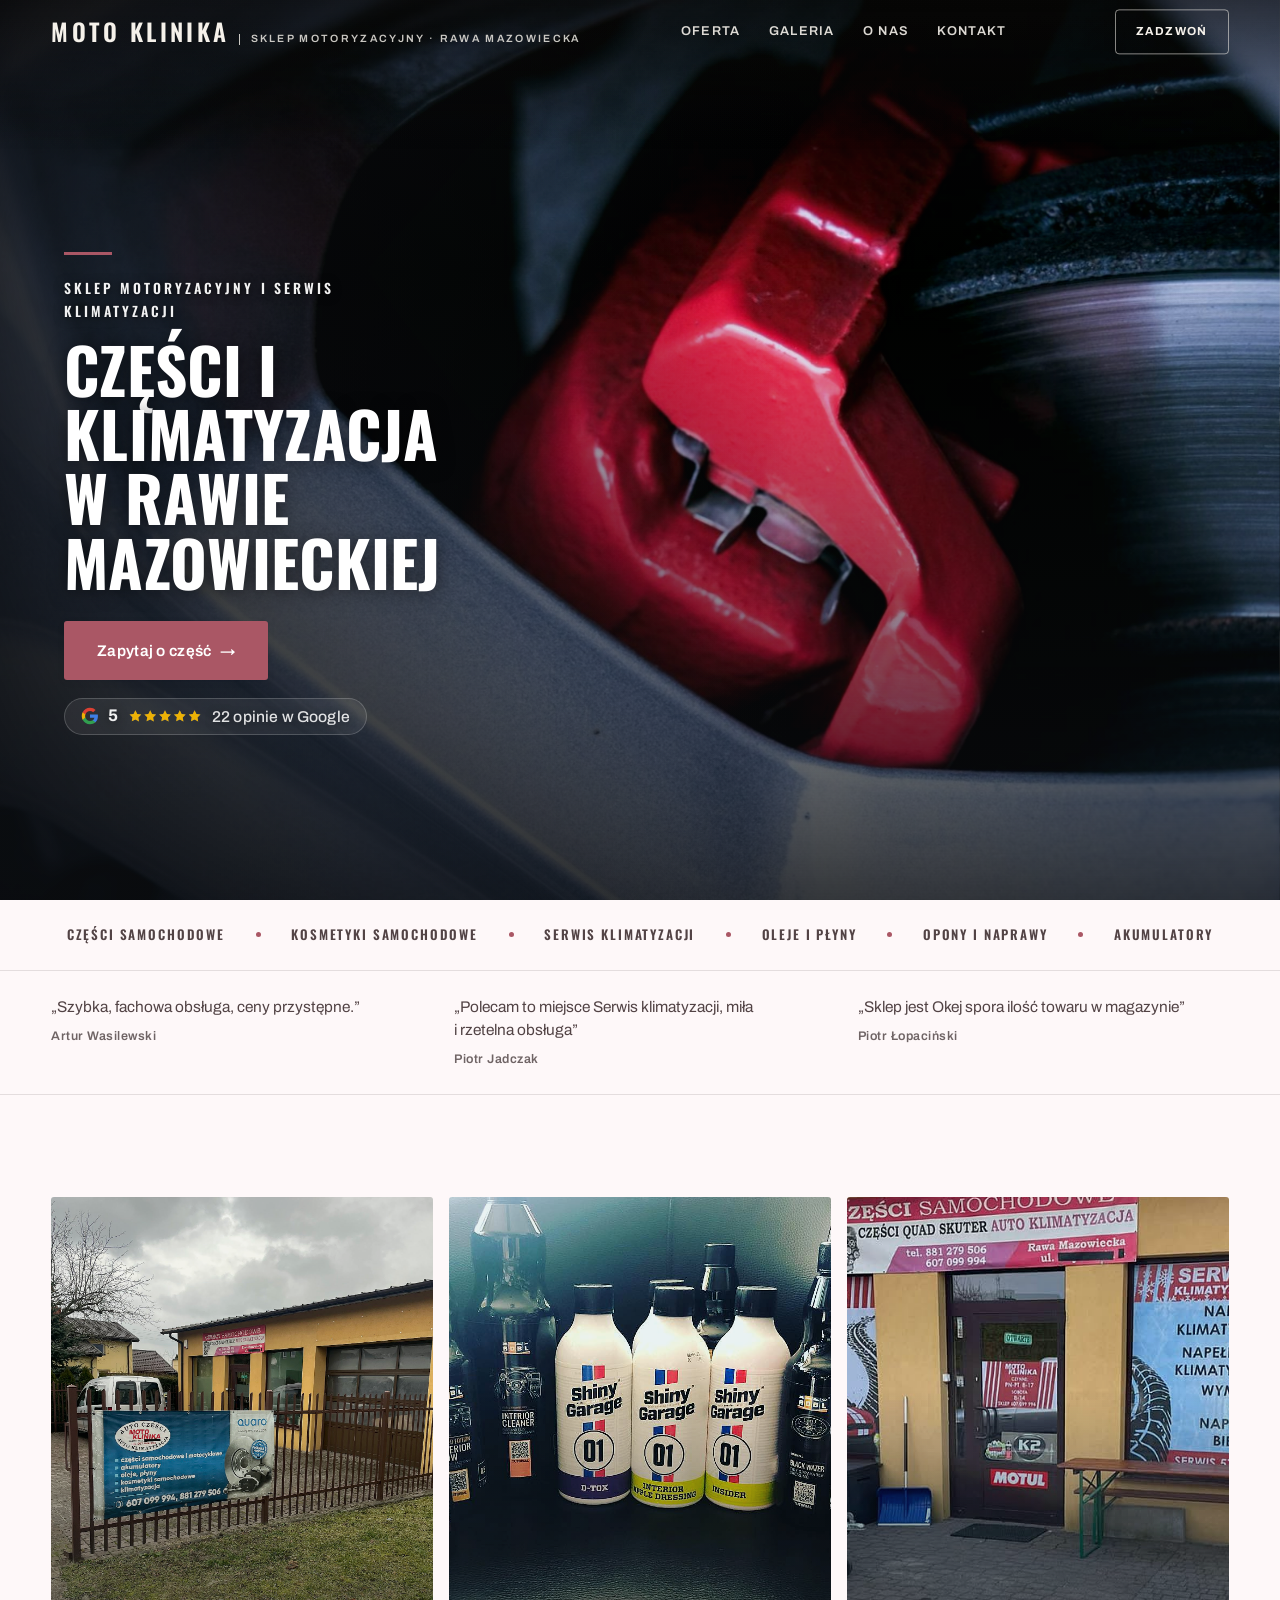
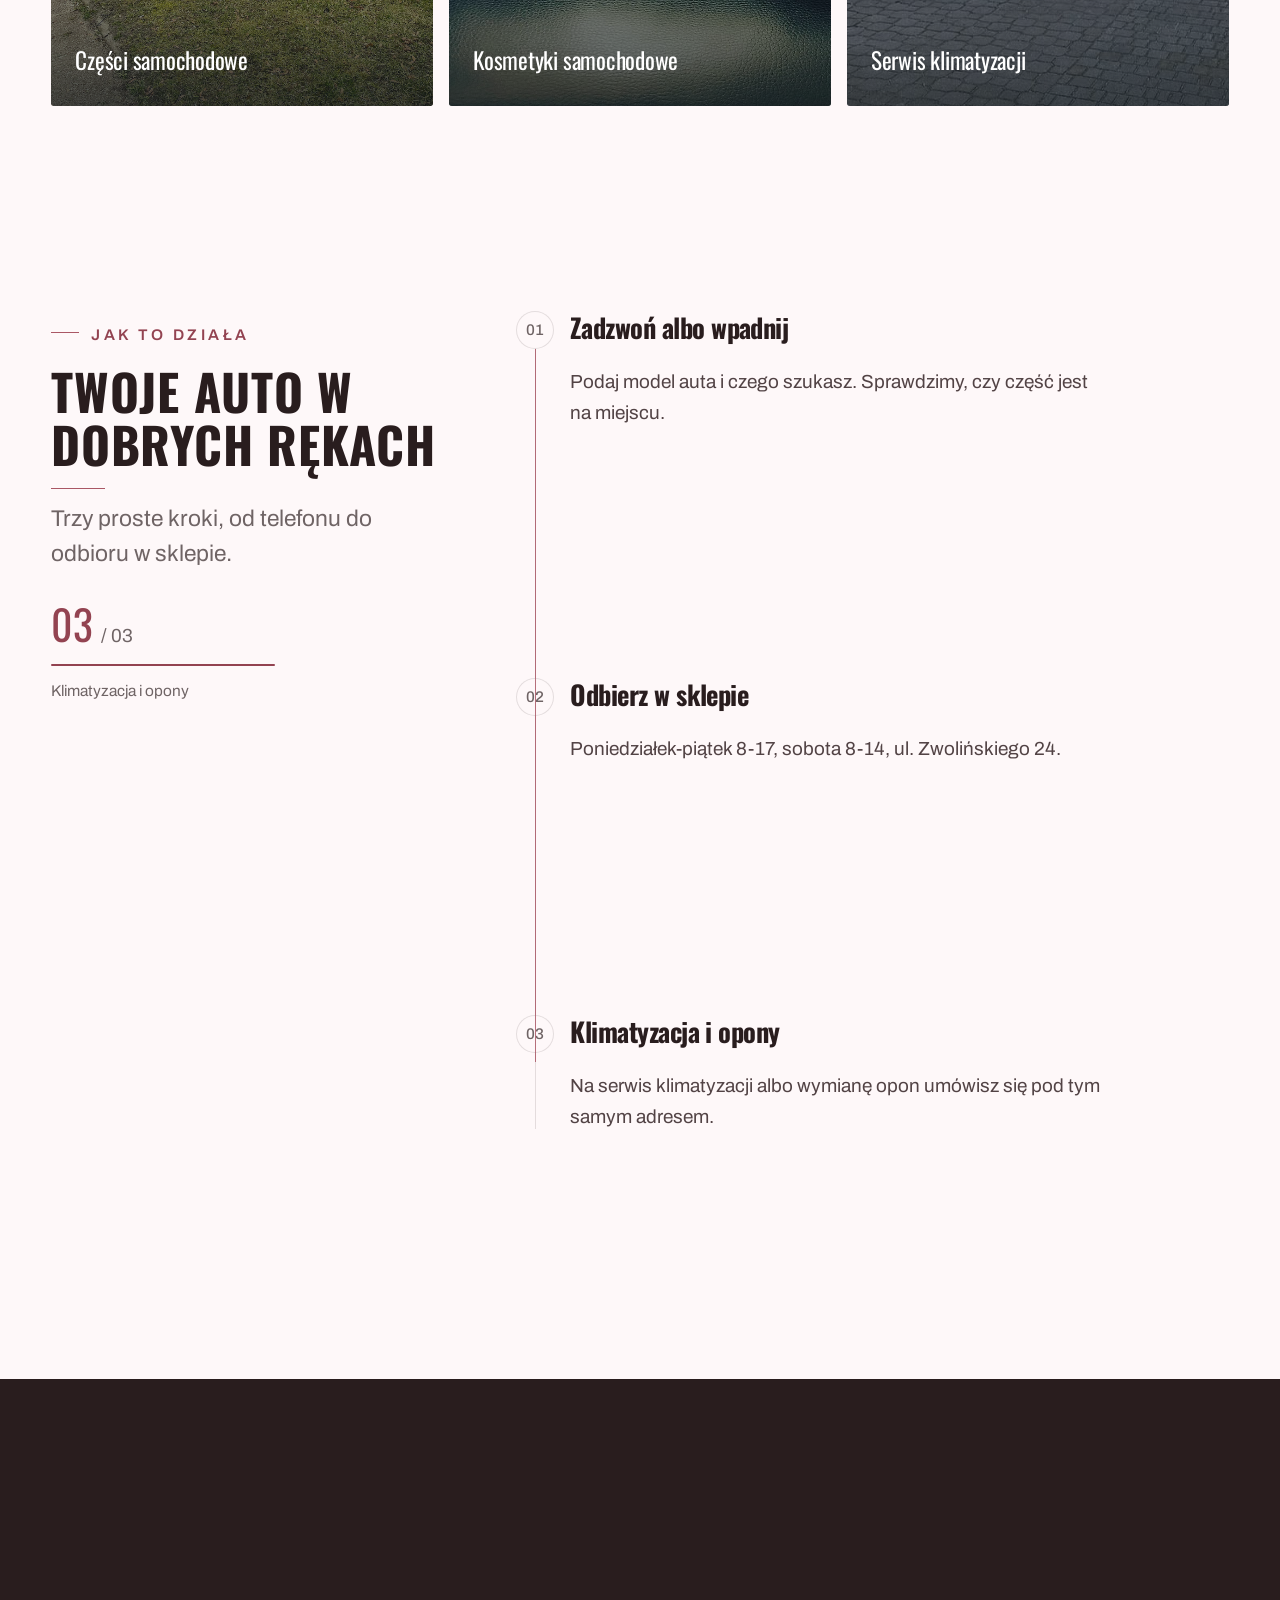
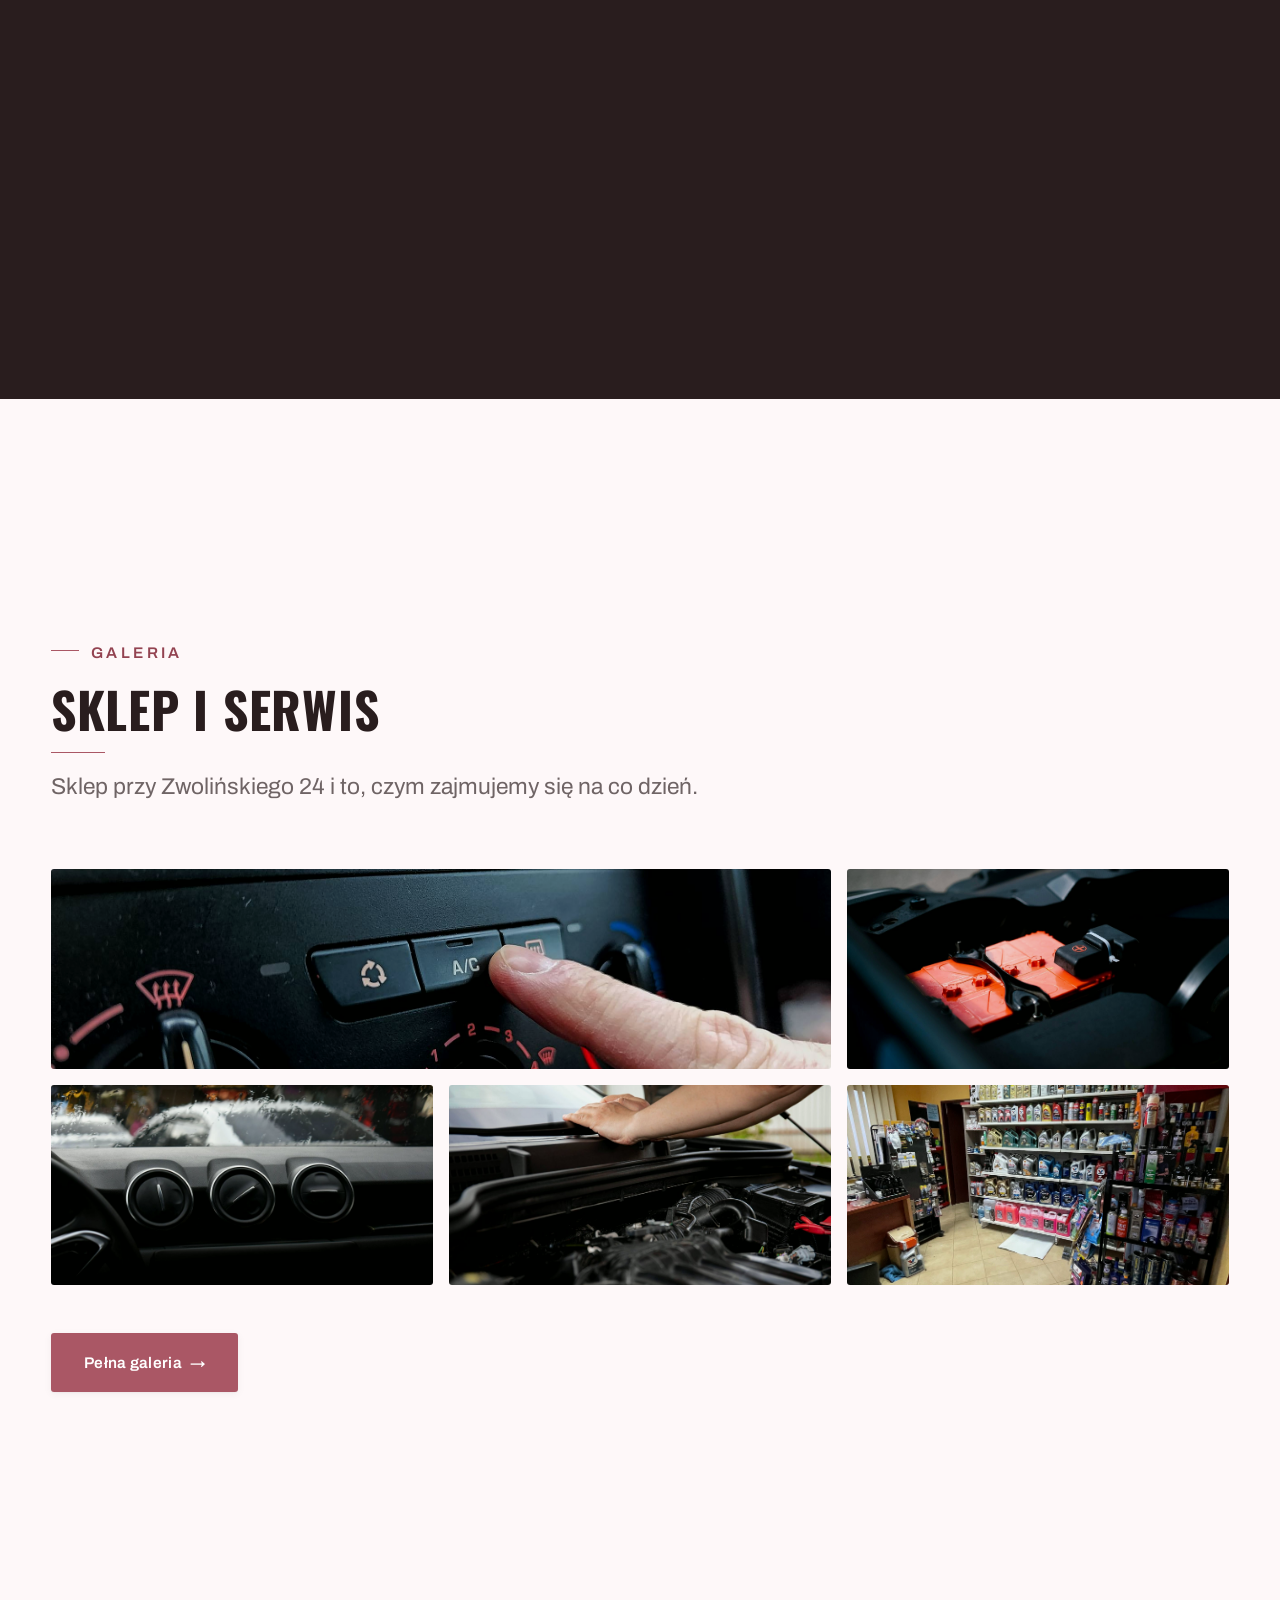
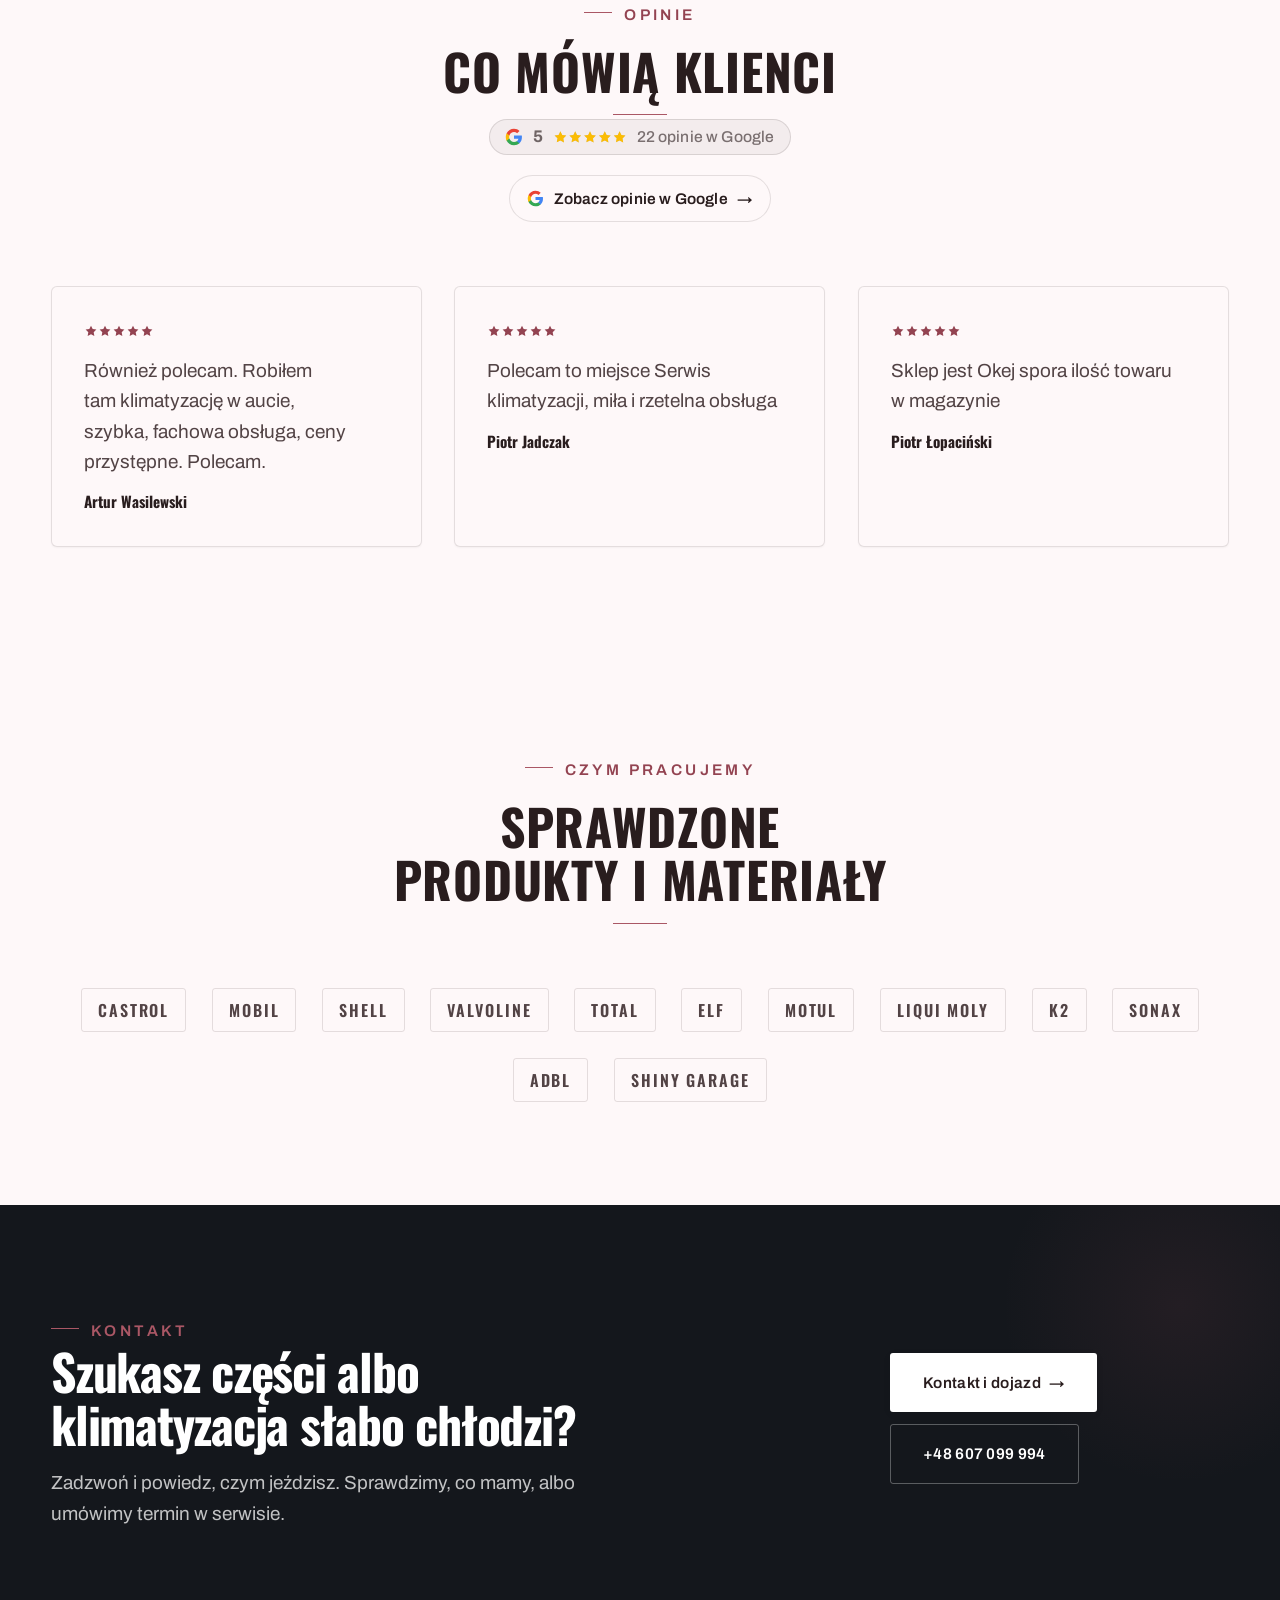
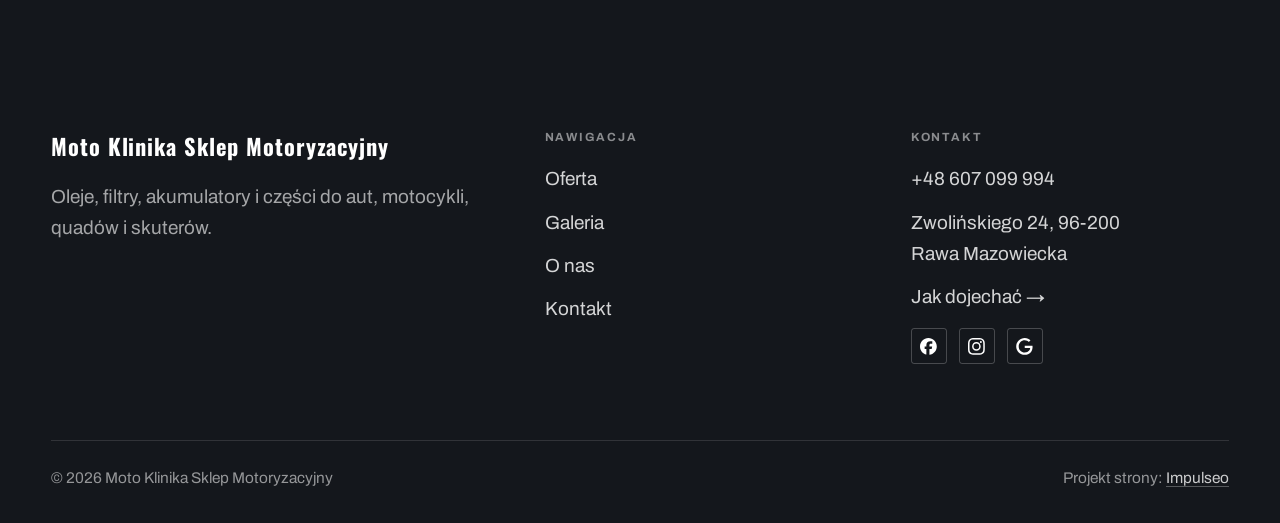
==== index.html @ 49471464 "Strona demo: moto-klinika-sklep-motoryzacyjny" ====
<!DOCTYPE html>
<html lang="pl">
<head>
<meta charset="UTF-8">
<meta name="viewport" content="width=device-width, initial-scale=1.0">
<title>Moto Klinika Sklep Motoryzacyjny - części samochodowe i klimatyzacja · Rawa Mazowiecka</title>
<meta name="description" content="Moto Klinika, Rawa Mazowiecka, ul. Zwolińskiego 24. Części samochodowe i motocyklowe, oleje, akumulatory, kosmetyki samochodowe. Serwis klimatyzacji, wymiana opon. Zadzwoń: 607 099 994.">
<link rel="canonical" href="https://impulseo-pl.github.io/moto-klinika-sklep-motoryzacyjny/">
<meta name="robots" content="noindex, nofollow">
<meta property="og:type" content="website">
<meta property="og:locale" content="pl_PL">
<meta property="og:site_name" content="Moto Klinika Sklep Motoryzacyjny">
<meta property="og:title" content="Moto Klinika Sklep Motoryzacyjny - części samochodowe i klimatyzacja · Rawa Mazowiecka">
<meta property="og:description" content="Moto Klinika, Rawa Mazowiecka, ul. Zwolińskiego 24. Części samochodowe i motocyklowe, oleje, akumulatory, kosmetyki samochodowe. Serwis klimatyzacji, wymiana opon. Zadzwoń: 607 099 994.">
<meta property="og:url" content="https://impulseo-pl.github.io/moto-klinika-sklep-motoryzacyjny/">
<meta property="og:image" content="https://impulseo-pl.github.io/moto-klinika-sklep-motoryzacyjny/img/og.jpg">
<meta property="og:image:width" content="1200">
<meta property="og:image:height" content="630">
<meta name="twitter:card" content="summary_large_image">
<script type="application/ld+json">{"@context": "https://schema.org", "@type": "LocalBusiness", "name": "Moto Klinika Sklep Motoryzacyjny", "url": "https://impulseo-pl.github.io/moto-klinika-sklep-motoryzacyjny/", "telephone": "+48607099994", "image": "https://impulseo-pl.github.io/moto-klinika-sklep-motoryzacyjny/img/og.jpg", "address": "Zwolińskiego 24, 96-200 Rawa Mazowiecka", "sameAs": ["https://maps.google.com/?cid=1310329849134643692&g_mp=Cidnb29nbGUubWFwcy5wbGFjZXMudjEuUGxhY2VzLlNlYXJjaFRleHQQAhgEIAA", "https://www.facebook.com/fhumotoklinika/", "https://www.instagram.com/motoklinikarawa/"]}</script>
<link rel="preconnect" href="https://fonts.googleapis.com">
<link rel="preconnect" href="https://fonts.gstatic.com" crossorigin>
<link href="https://fonts.googleapis.com/css2?family=Oswald:wght@500;600;700&family=Archivo:wght@400;500;600&display=swap" rel="stylesheet">
<link rel="stylesheet" href="assets/styles.css?v=6f71210b">
</head>
<body>

<header class="nav">
  <div class="wrap nav-inner">
    <a class="brand" href="index.html"><span class="name">Moto Klinika</span><span class="sub">Sklep motoryzacyjny · Rawa Mazowiecka</span></a>
    <nav class="nav-links">
      <a href="oferta.html">Oferta</a>
      <a href="realizacje.html">Galeria</a>
      <a href="o-nas.html">O nas</a>
      <a href="kontakt.html">Kontakt</a>
      <a href="kontakt.html" class="btn btn-accent">Zadzwoń</a>
    </nav>
    <button class="nav-toggle" aria-label="Menu"><span></span><span></span><span></span></button>
  </div>
</header>

<main>
<section class="hero-auto">
  <img class="ha-bg" src="img/hero.jpg" fetchpriority="high" data-rotate="img/g7.jpg|img/g9.jpg" alt="Moto Klinika Sklep Motoryzacyjny" width="1880" height="1253">
  <div class="ha-veil"></div>
  <div class="ha-inner">
    <span class="ha-tick" aria-hidden="true"></span>
    <span class="ha-kicker">Sklep motoryzacyjny i serwis klimatyzacji</span>
    <h1 class="ha-claim">Części i klimatyzacja w&nbsp;Rawie Mazowieckiej</h1>
    <a href="kontakt.html" class="btn btn-accent ha-cta">Zapytaj o część <span class="arr">→</span></a>
      <p class="ha-rating"><span class="g-badge"><svg class="gb-ico" viewBox="0 0 24 24" width="18" height="18" aria-hidden="true"><path fill="#4285F4" d="M22.56 12.25c0-.78-.07-1.53-.2-2.25H12v4.26h5.92c-.26 1.37-1.04 2.53-2.21 3.31v2.77h3.57c2.08-1.92 3.28-4.74 3.28-8.09z"/><path fill="#34A853" d="M12 23c2.97 0 5.46-.98 7.28-2.66l-3.57-2.77c-.98.66-2.23 1.06-3.71 1.06-2.86 0-5.29-1.93-6.16-4.53H2.18v2.84C3.99 20.53 7.7 23 12 23z"/><path fill="#FBBC05" d="M5.84 14.09c-.22-.66-.35-1.36-.35-2.09s.13-1.43.35-2.09V7.07H2.18C1.43 8.55 1 10.22 1 12s.43 3.45 1.18 4.93l2.85-2.22.81-.62z"/><path fill="#EA4335" d="M12 5.38c1.62 0 3.06.56 4.21 1.64l3.15-3.15C17.45 2.09 14.97 1 12 1 7.7 1 3.99 3.47 2.18 7.07l3.66 2.84c.87-2.6 3.3-4.53 6.16-4.53z"/></svg><b class="gb-ocena">5</b><svg class="gb-stars" viewBox="0 0 90 18" width="74" height="14.8" aria-hidden="true"><g fill="currentColor" opacity=".26"><path transform="translate(0,0)" d="M9 1.6l2.2 4.46 4.92.72-3.56 3.47.84 4.9L9 12.74l-4.4 2.31.84-4.9L1.88 6.68l4.92-.72L9 1.6Z"/><path transform="translate(18,0)" d="M9 1.6l2.2 4.46 4.92.72-3.56 3.47.84 4.9L9 12.74l-4.4 2.31.84-4.9L1.88 6.68l4.92-.72L9 1.6Z"/><path transform="translate(36,0)" d="M9 1.6l2.2 4.46 4.92.72-3.56 3.47.84 4.9L9 12.74l-4.4 2.31.84-4.9L1.88 6.68l4.92-.72L9 1.6Z"/><path transform="translate(54,0)" d="M9 1.6l2.2 4.46 4.92.72-3.56 3.47.84 4.9L9 12.74l-4.4 2.31.84-4.9L1.88 6.68l4.92-.72L9 1.6Z"/><path transform="translate(72,0)" d="M9 1.6l2.2 4.46 4.92.72-3.56 3.47.84 4.9L9 12.74l-4.4 2.31.84-4.9L1.88 6.68l4.92-.72L9 1.6Z"/></g><clipPath id="gs1000"><rect x="0" y="0" width="90.0" height="18"/></clipPath><g fill="#FBBC04" clip-path="url(#gs1000)"><path transform="translate(0,0)" d="M9 1.6l2.2 4.46 4.92.72-3.56 3.47.84 4.9L9 12.74l-4.4 2.31.84-4.9L1.88 6.68l4.92-.72L9 1.6Z"/><path transform="translate(18,0)" d="M9 1.6l2.2 4.46 4.92.72-3.56 3.47.84 4.9L9 12.74l-4.4 2.31.84-4.9L1.88 6.68l4.92-.72L9 1.6Z"/><path transform="translate(36,0)" d="M9 1.6l2.2 4.46 4.92.72-3.56 3.47.84 4.9L9 12.74l-4.4 2.31.84-4.9L1.88 6.68l4.92-.72L9 1.6Z"/><path transform="translate(54,0)" d="M9 1.6l2.2 4.46 4.92.72-3.56 3.47.84 4.9L9 12.74l-4.4 2.31.84-4.9L1.88 6.68l4.92-.72L9 1.6Z"/><path transform="translate(72,0)" d="M9 1.6l2.2 4.46 4.92.72-3.56 3.47.84 4.9L9 12.74l-4.4 2.31.84-4.9L1.88 6.68l4.92-.72L9 1.6Z"/></g></svg><span class="gb-txt">22 opinie w Google</span></span></p>
  </div>
</section>
<section class="spec-ribbon">
  <div class="wrap">
    <ul class="sr-row reveal"><li>Części samochodowe</li><li>Kosmetyki samochodowe</li><li>Serwis klimatyzacji</li><li>Oleje i płyny</li><li>Opony i naprawy</li><li>Akumulatory</li></ul>
  </div>
</section>
<section class="opinie-mini" aria-label="Opinie klientów">
  <div class="wrap">
    <div class="om-row">
      <div class="om-item reveal"><blockquote>„Szybka, fachowa obsługa, ceny przystępne.”</blockquote><span class="om-autor">Artur Wasilewski</span></div>
      <div class="om-item reveal"><blockquote>„Polecam to miejsce Serwis klimatyzacji, miła i rzetelna obsługa”</blockquote><span class="om-autor">Piotr Jadczak</span></div>
      <div class="om-item reveal"><blockquote>„Sklep jest Okej spora ilość towaru w magazynie”</blockquote><span class="om-autor">Piotr Łopaciński</span></div>
    </div>
  </div>
</section>
<section class="gateways-band">
  <div class="wrap">
    <div class="gateways">
      <a href="oferta.html" class="gateway reveal"><img src="img/g1.jpg" alt="Części samochodowe" loading="lazy" width="1600" height="2133" decoding="async"><span class="g-ttl">Części samochodowe</span></a>
      <a href="oferta.html" class="gateway reveal"><img src="img/g2.jpg" alt="Kosmetyki samochodowe" loading="lazy" width="1440" height="1080" decoding="async"><span class="g-ttl">Kosmetyki samochodowe</span></a>
      <a href="oferta.html" class="gateway reveal"><img src="img/g3.jpg" alt="Serwis klimatyzacji" loading="lazy" width="720" height="719" decoding="async"><span class="g-ttl">Serwis klimatyzacji</span></a>
    </div>
  </div>
</section>
<section class="proces proces-os auto">
  <div class="wrap proc-grid">
    <div class="proc-side">
      <div class="head reveal">
        <span class="eyebrow">Jak to działa</span>
        <h2>Twoje auto w dobrych rękach</h2>
        <p>Trzy proste kroki, od telefonu do odbioru w sklepie.</p>
      </div>
      <div class="proc-count" aria-hidden="true"><span class="pc-cur">01</span><span class="pc-all">/ 03</span></div>
      <div class="proc-bar" aria-hidden="true"><i></i></div>
      <p class="proc-now" aria-hidden="true">Zadzwoń albo wpadnij</p>
    </div>
    <ol class="proces-line">
      <li class="reveal"><span class="pno">01</span><h3>Zadzwoń albo wpadnij</h3><p>Podaj model auta i czego szukasz. Sprawdzimy, czy część jest na miejscu.</p></li>
      <li class="reveal"><span class="pno">02</span><h3>Odbierz w sklepie</h3><p>Poniedziałek-piątek 8-17, sobota 8-14, ul. Zwolińskiego 24.</p></li>
      <li class="reveal"><span class="pno">03</span><h3>Klimatyzacja i opony</h3><p>Na serwis klimatyzacji albo wymianę opon umówisz się pod tym samym adresem.</p></li>
    </ol>
  </div>
</section>
<section class="stopklatka" aria-hidden="true">
  <div class="stk-bg" style="background-image:url(img/g5.jpg)"></div>
</section>
<section>
  <div class="wrap">
    <div class="head reveal">
      <span class="eyebrow">Galeria</span>
      <h2>Sklep i serwis</h2>
      <p>Sklep przy Zwolińskiego 24 i to, czym zajmujemy się na co dzień.</p>
    </div>
    <div class="gallery">
      <div class="tile t-two3 reveal"><img src="img/g4.jpg" alt="Moto Klinika Sklep Motoryzacyjny" loading="lazy" width="1726" height="1300" decoding="async"></div>
      <div class="tile t-third reveal"><img src="img/g6.jpg" alt="Moto Klinika Sklep Motoryzacyjny" loading="lazy" width="1880" height="1253" decoding="async"></div>
      <div class="tile t-third reveal"><img src="img/g8.jpg" alt="Moto Klinika Sklep Motoryzacyjny" loading="lazy" width="1808" height="1168" decoding="async"></div>
      <div class="tile t-third reveal"><img src="img/g10.jpg" alt="Moto Klinika Sklep Motoryzacyjny" loading="lazy" width="1814" height="1176" decoding="async"></div>
      <div class="tile t-third reveal"><img src="img/about.jpg" alt="Moto Klinika Sklep Motoryzacyjny" loading="lazy" width="1600" height="2133" decoding="async"></div>
    </div>
    <div style="margin-top:var(--space-7)" class="reveal"><a href="realizacje.html" class="btn btn-accent">Pełna galeria <span class="arr">→</span></a></div>
  </div>
</section>
<section class="opinie">
  <div class="wrap">
    <div class="head center reveal">
      <span class="eyebrow">Opinie</span>
      <h2>Co mówią klienci</h2>
    </div>
    <p class="op-meta reveal"><span class="g-badge"><svg class="gb-ico" viewBox="0 0 24 24" width="18" height="18" aria-hidden="true"><path fill="#4285F4" d="M22.56 12.25c0-.78-.07-1.53-.2-2.25H12v4.26h5.92c-.26 1.37-1.04 2.53-2.21 3.31v2.77h3.57c2.08-1.92 3.28-4.74 3.28-8.09z"/><path fill="#34A853" d="M12 23c2.97 0 5.46-.98 7.28-2.66l-3.57-2.77c-.98.66-2.23 1.06-3.71 1.06-2.86 0-5.29-1.93-6.16-4.53H2.18v2.84C3.99 20.53 7.7 23 12 23z"/><path fill="#FBBC05" d="M5.84 14.09c-.22-.66-.35-1.36-.35-2.09s.13-1.43.35-2.09V7.07H2.18C1.43 8.55 1 10.22 1 12s.43 3.45 1.18 4.93l2.85-2.22.81-.62z"/><path fill="#EA4335" d="M12 5.38c1.62 0 3.06.56 4.21 1.64l3.15-3.15C17.45 2.09 14.97 1 12 1 7.7 1 3.99 3.47 2.18 7.07l3.66 2.84c.87-2.6 3.3-4.53 6.16-4.53z"/></svg><b class="gb-ocena">5</b><svg class="gb-stars" viewBox="0 0 90 18" width="74" height="14.8" aria-hidden="true"><g fill="currentColor" opacity=".26"><path transform="translate(0,0)" d="M9 1.6l2.2 4.46 4.92.72-3.56 3.47.84 4.9L9 12.74l-4.4 2.31.84-4.9L1.88 6.68l4.92-.72L9 1.6Z"/><path transform="translate(18,0)" d="M9 1.6l2.2 4.46 4.92.72-3.56 3.47.84 4.9L9 12.74l-4.4 2.31.84-4.9L1.88 6.68l4.92-.72L9 1.6Z"/><path transform="translate(36,0)" d="M9 1.6l2.2 4.46 4.92.72-3.56 3.47.84 4.9L9 12.74l-4.4 2.31.84-4.9L1.88 6.68l4.92-.72L9 1.6Z"/><path transform="translate(54,0)" d="M9 1.6l2.2 4.46 4.92.72-3.56 3.47.84 4.9L9 12.74l-4.4 2.31.84-4.9L1.88 6.68l4.92-.72L9 1.6Z"/><path transform="translate(72,0)" d="M9 1.6l2.2 4.46 4.92.72-3.56 3.47.84 4.9L9 12.74l-4.4 2.31.84-4.9L1.88 6.68l4.92-.72L9 1.6Z"/></g><clipPath id="gs1000"><rect x="0" y="0" width="90.0" height="18"/></clipPath><g fill="#FBBC04" clip-path="url(#gs1000)"><path transform="translate(0,0)" d="M9 1.6l2.2 4.46 4.92.72-3.56 3.47.84 4.9L9 12.74l-4.4 2.31.84-4.9L1.88 6.68l4.92-.72L9 1.6Z"/><path transform="translate(18,0)" d="M9 1.6l2.2 4.46 4.92.72-3.56 3.47.84 4.9L9 12.74l-4.4 2.31.84-4.9L1.88 6.68l4.92-.72L9 1.6Z"/><path transform="translate(36,0)" d="M9 1.6l2.2 4.46 4.92.72-3.56 3.47.84 4.9L9 12.74l-4.4 2.31.84-4.9L1.88 6.68l4.92-.72L9 1.6Z"/><path transform="translate(54,0)" d="M9 1.6l2.2 4.46 4.92.72-3.56 3.47.84 4.9L9 12.74l-4.4 2.31.84-4.9L1.88 6.68l4.92-.72L9 1.6Z"/><path transform="translate(72,0)" d="M9 1.6l2.2 4.46 4.92.72-3.56 3.47.84 4.9L9 12.74l-4.4 2.31.84-4.9L1.88 6.68l4.92-.72L9 1.6Z"/></g></svg><span class="gb-txt">22 opinie w Google</span></span></p>
    <p class="op-meta reveal"><a class="op-google" href="https://maps.google.com/?cid=1310329849134643692&amp;g_mp=Cidnb29nbGUubWFwcy5wbGFjZXMudjEuUGxhY2VzLlNlYXJjaFRleHQQAhgEIAA" target="_blank" rel="noopener"><svg class="op-g-ico" viewBox="0 0 24 24" width="17" height="17" aria-hidden="true"><path fill="#4285F4" d="M22.56 12.25c0-.78-.07-1.53-.2-2.25H12v4.26h5.92c-.26 1.37-1.04 2.53-2.21 3.31v2.77h3.57c2.08-1.92 3.28-4.74 3.28-8.09z"/><path fill="#34A853" d="M12 23c2.97 0 5.46-.98 7.28-2.66l-3.57-2.77c-.98.66-2.23 1.06-3.71 1.06-2.86 0-5.29-1.93-6.16-4.53H2.18v2.84C3.99 20.53 7.7 23 12 23z"/><path fill="#FBBC05" d="M5.84 14.09c-.22-.66-.35-1.36-.35-2.09s.13-1.43.35-2.09V7.07H2.18C1.43 8.55 1 10.22 1 12s.43 3.45 1.18 4.93l2.85-2.22.81-.62z"/><path fill="#EA4335" d="M12 5.38c1.62 0 3.06.56 4.21 1.64l3.15-3.15C17.45 2.09 14.97 1 12 1 7.7 1 3.99 3.47 2.18 7.07l3.66 2.84c.87-2.6 3.3-4.53 6.16-4.53z"/></svg><span>Zobacz opinie w Google</span><span class="arr">→</span></a></p>
    <div class="opinie-grid">
      <figure class="op-card reveal"><span class="op-star"><svg class="ico-star" width="14" height="14" viewBox="0 0 24 24" style="vertical-align:-2px" aria-hidden="true"><path d="M12 2.8l2.85 5.8 6.4.93-4.63 4.5 1.1 6.37L12 17.4l-5.72 3 1.1-6.37-4.63-4.5 6.4-.93L12 2.8Z" fill="currentColor"/></svg><svg class="ico-star" width="14" height="14" viewBox="0 0 24 24" style="vertical-align:-2px" aria-hidden="true"><path d="M12 2.8l2.85 5.8 6.4.93-4.63 4.5 1.1 6.37L12 17.4l-5.72 3 1.1-6.37-4.63-4.5 6.4-.93L12 2.8Z" fill="currentColor"/></svg><svg class="ico-star" width="14" height="14" viewBox="0 0 24 24" style="vertical-align:-2px" aria-hidden="true"><path d="M12 2.8l2.85 5.8 6.4.93-4.63 4.5 1.1 6.37L12 17.4l-5.72 3 1.1-6.37-4.63-4.5 6.4-.93L12 2.8Z" fill="currentColor"/></svg><svg class="ico-star" width="14" height="14" viewBox="0 0 24 24" style="vertical-align:-2px" aria-hidden="true"><path d="M12 2.8l2.85 5.8 6.4.93-4.63 4.5 1.1 6.37L12 17.4l-5.72 3 1.1-6.37-4.63-4.5 6.4-.93L12 2.8Z" fill="currentColor"/></svg><svg class="ico-star" width="14" height="14" viewBox="0 0 24 24" style="vertical-align:-2px" aria-hidden="true"><path d="M12 2.8l2.85 5.8 6.4.93-4.63 4.5 1.1 6.37L12 17.4l-5.72 3 1.1-6.37-4.63-4.5 6.4-.93L12 2.8Z" fill="currentColor"/></svg></span><blockquote>Również polecam. Robiłem tam klimatyzację w aucie, szybka, fachowa obsługa, ceny przystępne. Polecam.</blockquote><span class="op-autor">Artur Wasilewski</span></figure>
      <figure class="op-card reveal"><span class="op-star"><svg class="ico-star" width="14" height="14" viewBox="0 0 24 24" style="vertical-align:-2px" aria-hidden="true"><path d="M12 2.8l2.85 5.8 6.4.93-4.63 4.5 1.1 6.37L12 17.4l-5.72 3 1.1-6.37-4.63-4.5 6.4-.93L12 2.8Z" fill="currentColor"/></svg><svg class="ico-star" width="14" height="14" viewBox="0 0 24 24" style="vertical-align:-2px" aria-hidden="true"><path d="M12 2.8l2.85 5.8 6.4.93-4.63 4.5 1.1 6.37L12 17.4l-5.72 3 1.1-6.37-4.63-4.5 6.4-.93L12 2.8Z" fill="currentColor"/></svg><svg class="ico-star" width="14" height="14" viewBox="0 0 24 24" style="vertical-align:-2px" aria-hidden="true"><path d="M12 2.8l2.85 5.8 6.4.93-4.63 4.5 1.1 6.37L12 17.4l-5.72 3 1.1-6.37-4.63-4.5 6.4-.93L12 2.8Z" fill="currentColor"/></svg><svg class="ico-star" width="14" height="14" viewBox="0 0 24 24" style="vertical-align:-2px" aria-hidden="true"><path d="M12 2.8l2.85 5.8 6.4.93-4.63 4.5 1.1 6.37L12 17.4l-5.72 3 1.1-6.37-4.63-4.5 6.4-.93L12 2.8Z" fill="currentColor"/></svg><svg class="ico-star" width="14" height="14" viewBox="0 0 24 24" style="vertical-align:-2px" aria-hidden="true"><path d="M12 2.8l2.85 5.8 6.4.93-4.63 4.5 1.1 6.37L12 17.4l-5.72 3 1.1-6.37-4.63-4.5 6.4-.93L12 2.8Z" fill="currentColor"/></svg></span><blockquote>Polecam to miejsce Serwis klimatyzacji, miła i rzetelna obsługa</blockquote><span class="op-autor">Piotr Jadczak</span></figure>
      <figure class="op-card reveal"><span class="op-star"><svg class="ico-star" width="14" height="14" viewBox="0 0 24 24" style="vertical-align:-2px" aria-hidden="true"><path d="M12 2.8l2.85 5.8 6.4.93-4.63 4.5 1.1 6.37L12 17.4l-5.72 3 1.1-6.37-4.63-4.5 6.4-.93L12 2.8Z" fill="currentColor"/></svg><svg class="ico-star" width="14" height="14" viewBox="0 0 24 24" style="vertical-align:-2px" aria-hidden="true"><path d="M12 2.8l2.85 5.8 6.4.93-4.63 4.5 1.1 6.37L12 17.4l-5.72 3 1.1-6.37-4.63-4.5 6.4-.93L12 2.8Z" fill="currentColor"/></svg><svg class="ico-star" width="14" height="14" viewBox="0 0 24 24" style="vertical-align:-2px" aria-hidden="true"><path d="M12 2.8l2.85 5.8 6.4.93-4.63 4.5 1.1 6.37L12 17.4l-5.72 3 1.1-6.37-4.63-4.5 6.4-.93L12 2.8Z" fill="currentColor"/></svg><svg class="ico-star" width="14" height="14" viewBox="0 0 24 24" style="vertical-align:-2px" aria-hidden="true"><path d="M12 2.8l2.85 5.8 6.4.93-4.63 4.5 1.1 6.37L12 17.4l-5.72 3 1.1-6.37-4.63-4.5 6.4-.93L12 2.8Z" fill="currentColor"/></svg><svg class="ico-star" width="14" height="14" viewBox="0 0 24 24" style="vertical-align:-2px" aria-hidden="true"><path d="M12 2.8l2.85 5.8 6.4.93-4.63 4.5 1.1 6.37L12 17.4l-5.72 3 1.1-6.37-4.63-4.5 6.4-.93L12 2.8Z" fill="currentColor"/></svg></span><blockquote>Sklep jest Okej spora ilość towaru w magazynie</blockquote><span class="op-autor">Piotr Łopaciński</span></figure>
    </div>
  </div>
</section>
<section class="auto-marki">
  <div class="wrap">
    <div class="head center reveal">
      <span class="eyebrow">Czym pracujemy</span>
      <h2>Sprawdzone produkty i materiały</h2>
    </div>
    <ul class="marki-list reveal"><li>Castrol</li><li>Mobil</li><li>Shell</li><li>Valvoline</li><li>Total</li><li>Elf</li><li>Motul</li><li>Liqui Moly</li><li>K2</li><li>Sonax</li><li>ADBL</li><li>Shiny Garage</li></ul>
  </div>
</section>
<section class="cta">
  <div class="wrap">
    <div class="reveal">
      <span class="eyebrow">Kontakt</span>
      <h2>Szukasz części albo klimatyzacja słabo chłodzi?</h2>
      <p>Zadzwoń i powiedz, czym jeździsz. Sprawdzimy, co mamy, albo umówimy termin w serwisie.</p>
    </div>
    <div class="cta-actions reveal">
      <a href="kontakt.html" class="btn btn-light">Kontakt i dojazd <span class="arr">→</span></a>
      <a href="tel:+48607099994" class="btn btn-ghost btn-ghost-cta">+48 607 099 994</a>
    </div>
  </div>
</section>
</main>

<footer>
  <div class="wrap">
    <div class="foot-grid">
      <div class="foot-brand">
        <div class="name">Moto Klinika Sklep Motoryzacyjny</div>
        <p>Oleje, filtry, akumulatory i części do aut, motocykli, quadów i skuterów.</p>
      </div>
      <div class="foot-col">
        <h4>Nawigacja</h4>
        <a href="oferta.html">Oferta</a>
        <a href="realizacje.html">Galeria</a>
        <a href="o-nas.html">O nas</a>
        <a href="kontakt.html">Kontakt</a>
      </div>
      <div class="foot-col">
        <h4>Kontakt</h4>
        <a href="tel:+48607099994">+48 607 099 994</a>
        <p>Zwolińskiego 24, 96-200 Rawa Mazowiecka</p>
        <a href="https://maps.google.com/?cid=1310329849134643692&g_mp=Cidnb29nbGUubWFwcy5wbGFjZXMudjEuUGxhY2VzLlNlYXJjaFRleHQQAhgEIAA" target="_blank" rel="noopener">Jak dojechać →</a>
      <div class="foot-soc">
        <a class="soc" href="https://www.facebook.com/fhumotoklinika/" target="_blank" rel="noopener" aria-label="Facebook - Moto Klinika Sklep Motoryzacyjny"><svg viewBox="0 0 24 24" aria-hidden="true" focusable="false"><path d="M9.101 23.691v-7.98H6.627v-3.667h2.474v-1.58c0-4.085 1.848-5.978 5.858-5.978.401 0 .955.042 1.468.103a8.68 8.68 0 0 1 1.141.195v3.325a8.623 8.623 0 0 0-.653-.036 26.805 26.805 0 0 0-.733-.009c-.707 0-1.259.096-1.675.309a1.686 1.686 0 0 0-.679.622c-.258.42-.374.995-.374 1.752v1.297h3.919l-.386 2.103-.287 1.564h-3.246v8.245C19.396 23.238 24 18.179 24 12.044c0-6.627-5.373-12-12-12s-12 5.373-12 12c0 5.628 3.874 10.35 9.101 11.647Z" fill="currentColor"/></svg></a>
        <a class="soc" href="https://www.instagram.com/motoklinikarawa/" target="_blank" rel="noopener" aria-label="Instagram - Moto Klinika Sklep Motoryzacyjny"><svg viewBox="0 0 24 24" aria-hidden="true" focusable="false"><path d="M7.0301.084c-1.2768.0602-2.1487.264-2.911.5634-.7888.3075-1.4575.72-2.1228 1.3877-.6652.6677-1.075 1.3368-1.3802 2.127-.2954.7638-.4956 1.6365-.552 2.914-.0564 1.2775-.0689 1.6882-.0626 4.947.0062 3.2586.0206 3.6671.0825 4.9473.061 1.2765.264 2.1482.5635 2.9107.308.7889.72 1.4573 1.388 2.1228.6679.6655 1.3365 1.0743 2.1285 1.38.7632.295 1.6361.4961 2.9134.552 1.2773.056 1.6884.069 4.9462.0627 3.2578-.0062 3.668-.0207 4.9478-.0814 1.28-.0607 2.147-.2652 2.9098-.5633.7889-.3086 1.4578-.72 2.1228-1.3881.665-.6682 1.0745-1.3378 1.3795-2.1284.2957-.7632.4966-1.636.552-2.9124.056-1.2809.0692-1.6898.063-4.948-.0063-3.2583-.021-3.6668-.0817-4.9465-.0607-1.2797-.264-2.1487-.5633-2.9117-.3084-.7889-.72-1.4568-1.3876-2.1228C21.2982 1.33 20.628.9208 19.8378.6165 19.074.321 18.2017.1197 16.9244.0645 15.6471.0093 15.236-.005 11.977.0014 8.718.0076 8.31.0215 7.0301.0839m.1402 21.6932c-1.17-.0509-1.8053-.2453-2.2287-.408-.5606-.216-.96-.4771-1.3819-.895-.422-.4178-.6811-.8186-.9-1.378-.1644-.4234-.3624-1.058-.4171-2.228-.0595-1.2645-.072-1.6442-.079-4.848-.007-3.2037.0053-3.583.0607-4.848.05-1.169.2456-1.805.408-2.2282.216-.5613.4762-.96.895-1.3816.4188-.4217.8184-.6814 1.3783-.9003.423-.1651 1.0575-.3614 2.227-.4171 1.2655-.06 1.6447-.072 4.848-.079 3.2033-.007 3.5835.005 4.8495.0608 1.169.0508 1.8053.2445 2.228.408.5608.216.96.4754 1.3816.895.4217.4194.6816.8176.9005 1.3787.1653.4217.3617 1.056.4169 2.2263.0602 1.2655.0739 1.645.0796 4.848.0058 3.203-.0055 3.5834-.061 4.848-.051 1.17-.245 1.8055-.408 2.2294-.216.5604-.4763.96-.8954 1.3814-.419.4215-.8181.6811-1.3783.9-.4224.1649-1.0577.3617-2.2262.4174-1.2656.0595-1.6448.072-4.8493.079-3.2045.007-3.5825-.006-4.848-.0608M16.953 5.5864A1.44 1.44 0 1 0 18.39 4.144a1.44 1.44 0 0 0-1.437 1.4424M5.8385 12.012c.0067 3.4032 2.7706 6.1557 6.173 6.1493 3.4026-.0065 6.157-2.7701 6.1506-6.1733-.0065-3.4032-2.771-6.1565-6.174-6.1498-3.403.0067-6.156 2.771-6.1496 6.1738M8 12.0077a4 4 0 1 1 4.008 3.9921A3.9996 3.9996 0 0 1 8 12.0077" fill="currentColor"/></svg></a>
        <a class="soc" href="https://maps.google.com/?cid=1310329849134643692&g_mp=Cidnb29nbGUubWFwcy5wbGFjZXMudjEuUGxhY2VzLlNlYXJjaFRleHQQAhgEIAA" target="_blank" rel="noopener" aria-label="Google - Moto Klinika Sklep Motoryzacyjny"><svg viewBox="0 0 24 24" aria-hidden="true" focusable="false"><path d="M12.48 10.92v3.28h7.84c-.24 1.84-.853 3.187-1.787 4.133-1.147 1.147-2.933 2.4-6.053 2.4-4.827 0-8.6-3.893-8.6-8.72s3.773-8.72 8.6-8.72c2.6 0 4.507 1.027 5.907 2.347l2.307-2.307C18.747 1.44 16.133 0 12.48 0 5.867 0 .307 5.387.307 12s5.56 12 12.173 12c3.573 0 6.267-1.173 8.373-3.36 2.16-2.16 2.84-5.213 2.84-7.667 0-.76-.053-1.467-.173-2.053H12.48z" fill="currentColor"/></svg></a>
      </div>
      </div>
    </div>
    <div class="foot-bot">
      <span>© 2026 Moto Klinika Sklep Motoryzacyjny</span>
      <span>Projekt strony: <a class="foot-credit" href="https://impulseo.pl" target="_blank" rel="noopener">Impulseo</a></span>
    </div>
  </div>
</footer>
<div class="sticky-reserve"><a class="sr-book" href="kontakt.html">Kontakt</a><a class="sr-call" href="tel:+48607099994" aria-label="Zadzwoń"><svg class="ico-tel" width="16" height="16" viewBox="0 0 24 24" fill="none" aria-hidden="true"><path d="M6.6 10.8a15.5 15.5 0 0 0 6.6 6.6l2.2-2.2a1 1 0 0 1 1-.24 11.4 11.4 0 0 0 3.6.58 1 1 0 0 1 1 1V20a1 1 0 0 1-1 1A17 17 0 0 1 3 4a1 1 0 0 1 1-1h3.5a1 1 0 0 1 1 1c0 1.25.2 2.46.58 3.6a1 1 0 0 1-.25 1l-2.23 2.2Z" fill="currentColor"/></svg></a></div>
<div class="demo-wazne" data-do="2026-11-12" data-cykl="3" hidden><svg class="dw-ico" width="13" height="13" viewBox="0 0 24 24" fill="none" aria-hidden="true"><circle cx="12" cy="12" r="8.6" stroke="currentColor" stroke-width="1.8"/><path d="M12 7.2V12l3.3 2" stroke="currentColor" stroke-width="1.8" stroke-linecap="round"/></svg><span class="dw-txt"></span></div>

<script src="assets/main.js"></script>
</body>
</html>
---- assets/styles.css ----
/* ============================================================
   STOLBASZ — premium, architektoniczny B2B fit-out
   Jasna paleta, zero brązu. System wg premium-web-craft.
   Projekt strony: Impulseo (impulseo.pl)
   ============================================================ */

:root{
  /* PALETA — jasna, architektoniczna, chłodna */
  --paper:#f4f5f7;          /* główne tło */
  --paper-2:#e7e9ee;        /* sekcje alternatywne (chłodny jasny szary) */
  --paper-3:#e7e9ee;        /* delikatne wypełnienia */
  --ink:#14171c;            /* tekst główny — chłodny grafit */
  --ink-soft:#1f242c;       /* nagłówki drugorzędne */
  --muted:#8b9099;          /* tekst poboczny */
  --line:rgba(20,23,28,.12);/* hairline */
  --accent:#c8a04a;         /* stonowany petrol-slate — jedyny akcent */
  --accent-d:#9a7a31;
  --accent-soft:rgba(200,160,74,.10);
  --dark:#14171c;           /* sekcje ciemne (stopka/CTA) */

  /* HOVER ZDJĘĆ — JEDEN standard dla całego silnika (decyzja K. 04.08.2026, artefakt z wariantami).
     AKTUALNE (K.+Szymon 09.08.2026, wybór z artefaktu 6 wariantów): zoom 1.05 przy 1.4s -
     przy tak długim czasie mocniejszy kadr NIE skacze, tylko „oddycha". Poprzedni standard
     (1.02 / .55s z 04.08) odbierany jako dynamiczny i szybki.
     Spoczynek lekko przygaszony, ale TYLKO tam, gdzie jest mysz (@media hover:hover) —
     na telefonie zdjęcia zostają w pełnej jasności. */
  --img-zoom:1.05;                   /* K.+Szymon 09.08: wariant F z artefaktu porównawczego */
  --img-rest:brightness(.95) saturate(.99);
  --img-hot:brightness(1.06) saturate(1.05);
  --img-dur:1.4s;                    /* K.+Szymon 09.08 (wariant F): powoli = elegancko */
  --img-ease:cubic-bezier(.16,.84,.44,1);  /* miękki ogon, efekt „oddychania" */

  /* ODSTĘPY — skala 4/8 */
  --space-1:4px; --space-2:8px; --space-3:12px; --space-4:16px; --space-5:24px;
  --space-6:32px; --space-7:48px; --space-8:64px; --space-9:96px; --space-10:128px;

  /* TYPOGRAFIA — fluid clamp() (skala podbita 16.07.2026: większe, czytelniejsze litery — uwaga Adama) */
  --text-sm:clamp(.9rem,.87rem + .12vw,1rem);
  --text-base:clamp(1.08rem,1.04rem + .18vw,1.2rem);
  --text-lg:clamp(1.24rem,1.15rem + .34vw,1.44rem);
  --text-h3:clamp(1.34rem,1.22rem + .55vw,1.66rem);
  --text-h2:clamp(2.1rem,1.66rem + 2.1vw,3.1rem);
  --text-h1:clamp(2.9rem,2.1rem + 4vw,5.1rem);

  /* PROMIENIE — architektoniczne, raczej ostre */
  --r-sm:3px; --r-md:6px; --r-lg:10px;

  /* RUCH */
  --ease:cubic-bezier(.25,.46,.45,.94); --dur:.24s;

  /* CIENIE — miękkie, warstwowe */
  --sh-sm:0 1px 2px rgba(16,24,32,.04), 0 2px 8px rgba(16,24,32,.05);
  --sh-md:0 2px 6px rgba(16,24,32,.05), 0 12px 28px -8px rgba(16,24,32,.12);
  --sh-lg:0 6px 14px rgba(16,24,32,.07), 0 26px 56px -18px rgba(16,24,32,.22);

  --hairline:1px solid var(--line);

  --font-display:'Oswald','Archivo',sans-serif;
  --font-body:'Archivo',sans-serif;
}

*{box-sizing:border-box;margin:0;padding:0}
html{scroll-behavior:smooth}
body{
  font-family:var(--font-body);
  font-size:var(--text-base);
  line-height:1.65;
  color:var(--ink);
  background:var(--paper);
  -webkit-font-smoothing:antialiased;
  text-rendering:optimizeLegibility;
}
img{max-width:100%;height:auto;display:block}  /* height:auto = width/height z atrybutów trzyma proporcje (TOP#12) */
a{color:inherit;text-decoration:none}

.wrap{width:min(92%,1180px);margin-inline:auto}
section{padding-block:clamp(52px,6.5vw,96px)}

h1,h2,h3{font-family:var(--font-display);font-weight:700;line-height:1.08;letter-spacing:-.02em;color:var(--ink)}
h1{font-size:var(--text-h1);letter-spacing:-.035em}
h2{font-size:var(--text-h2);letter-spacing:-.025em}
h3{font-size:var(--text-h3)}
/* MIARA — długość wiersza. WCAG 2.2 SC 1.4.8: max 80 znaków; Butterick: 45–90.
   68ch daje realnie 72–78 znaków polskiego tekstu, czyli z zapasem pod granicą.
   Wcześniej limit miał TYLKO <p> — <li>, <blockquote> i <dd> nie miały żadnego,
   i to jedyny powód, dla którego 23 bloki na dwóch oddanych stronach jadą po
   83–106 znaków w wierszu (pomiar 07.08.2026, bramka `miara`).
   ⚠️ Listy i definicje ograniczamy TYLKO bez klasy: `ul`/`ol` z klasą to u nas
   układ (siatki kafli, menu), a nie tekst ciągły — tam miarę wyznacza układ. */
/* 60ch, nie 68ch (K. 10.08): po zmianie fontów na węższe kroje (DM Sans i spółka)
   w 68ch mieściło się ~90 znaków - bramka pikselowa słusznie zgłaszała przekroczenie
   granicy 80. Pomiar na żywej przeglądarce: 60ch = 90 znaków, 53ch = ~78 znaków, czyli normę WCAG 1.4.8. */
:root{ --miara:53ch }
p{max-width:min(100%,var(--miara))}
blockquote,
ul:not([class])>li, ol:not([class])>li,
dl:not([class])>dd{max-width:min(100%,var(--miara))}

/* ⚠️ Świadomie BEZ wyjątku `.tile p,.card p,.svc p{max-width:none}`, choć nasuwa się sam:
   te akapity BYŁY już ograniczone (stare `p{max-width:65ch}`), więc „wyjątek" nie odblokowałby
   niczego nowego — tylko ROZLUŹNIŁ stan sprzed zmiany na wszystkich demach naraz.
   `figcaption` żadna z reguł wyżej nie dotyczy, więc też nie potrzebuje zwolnienia. */

/* ŁAMANIE. `balance` wyrównuje długości wierszy w nagłówku, `pretty` pilnuje ostatniego
   wiersza akapitu, żeby nie został w nim jeden wyraz. Obsługiwane od Chrome 117 /
   Safari 17.5; starsze przeglądarki po prostu ignorują tę własność.
   `text-wrap:pretty` nie występowało dotąd ANI RAZ w silniku ani w repo klientów. */
h1,h2,h3,.lead,.lede{text-wrap:balance}
p,li,blockquote,dd{text-wrap:pretty}

.eyebrow{
  font-family:var(--font-body);
  font-size:var(--text-sm);
  font-weight:600;
  letter-spacing:.18em;
  text-transform:uppercase;
  color:var(--accent);
  display:inline-flex;align-items:center;gap:var(--space-3);
}
/* flex:none + margin-top = kreska trzyma się PIERWSZEJ linii. Wcześniej align-items:center
   centrowało ją względem całego bloku i przy zawinięciu (długi kicker typu
   „…WNĘTRZ · LESZNO · OD 2019") druga linia lądowała z brzydkim wcięciem. */
.eyebrow{align-items:flex-start}
.eyebrow>*,.eyebrow{text-wrap:balance}   /* dlugi kicker lamal sie na sierote typu samo „2019" w drugiej linii */
.eyebrow::before{content:"";width:28px;height:1px;background:var(--accent);display:inline-block;flex:none;margin-top:.62em}

.muted{color:var(--muted)}
.lead{font-size:var(--text-lg);line-height:1.55;color:var(--ink-soft);max-width:50ch}

/* ---------- BUTTONS ---------- */
.btn{
  display:inline-flex;align-items:center;gap:var(--space-2);
  font-weight:600;font-size:var(--text-sm);letter-spacing:.02em;
  padding:var(--space-4) var(--space-6);
  border-radius:var(--r-sm);
  transition:transform var(--dur) var(--ease),box-shadow var(--dur) var(--ease),background var(--dur) var(--ease);
  cursor:pointer;border:1px solid transparent;
}
.btn-accent{background:var(--accent);color:#fff;box-shadow:var(--sh-sm)}
.btn-accent:hover{background:var(--accent-d);transform:translateY(-2px);box-shadow:var(--sh-md)}
.btn-accent:active{transform:translateY(0);box-shadow:var(--sh-sm)}
.btn-ghost{background:transparent;color:var(--ink);border-color:var(--line)}
.btn-ghost:hover{border-color:var(--accent);color:var(--accent);transform:translateY(-2px)}
.btn-light{background:#fff;color:var(--ink);box-shadow:var(--sh-sm)}
.btn-light:hover{transform:translateY(-2px);box-shadow:var(--sh-md)}
.btn .arr{transition:transform var(--dur) var(--ease)}
.btn:hover .arr{transform:translateX(4px)}

/* ---------- NAV ---------- */
.nav{
  position:sticky;top:0;z-index:50;
  background:color-mix(in srgb,var(--paper) 88%,transparent);
  backdrop-filter:saturate(140%) blur(10px);
  border-bottom:var(--hairline);
}
.nav-inner{display:flex;align-items:center;justify-content:space-between;gap:var(--space-5);height:72px}
/* ANTY-NACHODZENIE (K. 05.08.2026): długa nazwa firmy + przycisk z pełnym numerem nie mieściły się w pasku
   i flex ściskał linki PONIŻEJ ich treści - "Kontakt" wchodził na ramkę "Zadzwoń +48 ...". Teraz ustępuje
   nazwa marki (skrót wielokropkiem), a menu i przycisk nigdy się nie kurczą ani nie zachodzą na siebie. */
.brand{display:flex;flex-direction:column;line-height:1;min-width:0;flex:0 1 auto}
.brand .name{font-family:var(--font-display);font-weight:800;font-size:1.35rem;letter-spacing:.04em;white-space:nowrap;overflow:hidden;text-overflow:ellipsis}
.brand .sub{font-size:.62rem;letter-spacing:.34em;text-transform:uppercase;color:var(--muted);margin-top:5px;white-space:nowrap;overflow:hidden;text-overflow:ellipsis}
.nav-links{display:flex;align-items:center;gap:var(--space-6);flex:0 0 auto}
.nav-links a{font-size:var(--text-sm);font-weight:500;color:var(--ink-soft);position:relative;padding-block:4px;white-space:nowrap;transition:color var(--dur) var(--ease)}
.nav-links a::after{content:"";position:absolute;left:0;bottom:0;width:0;height:1.5px;background:var(--accent);transition:width var(--dur) var(--ease)}
.nav-links a:hover,.nav-links a.active{color:var(--ink)}
.nav-links a:hover::after,.nav-links a.active::after{width:100%}
.nav-links .btn{padding:var(--space-2) var(--space-5)}
/* przyciski w nav: właściwy kolor (przebij .nav-links a) + bez podkreślenia */
.nav-links a.btn-accent{color:#fff}
.nav-links a.btn-ghost,.nav-links a.btn-light{color:var(--ink)}
/* CTA w pasku: NIE podkreślenie spod linków menu, ale ten sam przelatujący błysk,
   co na wszystkich innych przyciskach (zgłoszenie K. 13.08.2026 - „na hero jest efekt
   światła przechodzącego przez przycisk, na navbarze go nie ma, a mają być identyczne").
   Reguła `.nav-links a::after` jest silniejsza od `.btn::after`, więc trzeba jej
   geometrię wyzerować i wpisać połysk z nazwy - samo `display:none` gasiło efekt. */
.nav-links a.btn::after{
  display:block;content:"";position:absolute;inset:0;z-index:-1;pointer-events:none;
  width:auto;height:auto;border-radius:inherit;   /* kasuje geometrię podkreślenia (width:0;height:1.5px) */
  background:linear-gradient(100deg,transparent 32%,rgba(255,255,255,.20) 50%,transparent 68%);
  translate:-120% 0}
@media (prefers-reduced-motion:no-preference){
  .nav-links a.btn:hover::after{translate:120% 0;transition:translate .75s var(--mt-ease,cubic-bezier(.16,.84,.44,1))}
}
.nav-toggle{display:none;background:none;border:none;cursor:pointer;flex-direction:column;gap:5px;padding:8px}
.nav-toggle span{width:24px;height:2px;background:var(--ink);transition:var(--dur)}
/* Ciasny zakres MIĘDZY menu mobilnym a pełnym pulpitem: zbijamy odstępy i nazwę marki,
   żeby wszystko zmieściło się naturalnie, zanim w ogóle dojdzie do skracania wielokropkiem. */
@media(max-width:1280px) and (min-width:921px){
  .nav-links{gap:var(--space-4)}
  .nav-links .btn{padding:var(--space-2) var(--space-4)}
  .brand .name{font-size:1.15rem}
}

/* ---------- HERO (split) ---------- */
.hero{position:relative;overflow:hidden;border-bottom:var(--hairline)}
.hero-grid{display:grid;grid-template-columns:1.05fr .95fr;gap:clamp(24px,4vw,60px);align-items:center;
  padding-block:clamp(36px,4.5vw,64px)}
.hero-copy .eyebrow{margin-bottom:var(--space-5)}
.hero-copy h1{margin-bottom:var(--space-5)}
.hero-copy .lead{margin-bottom:var(--space-7)}
.hero-actions{display:flex;flex-wrap:wrap;gap:var(--space-4)}
.hero-art{position:relative;aspect-ratio:4/3;border-radius:var(--r-lg);overflow:hidden;box-shadow:var(--sh-lg)}
.hero-art img{width:100%;height:100%;object-fit:cover}
.hero-art::after{content:"";position:absolute;inset:0;background:linear-gradient(180deg,transparent 55%,rgba(18,24,28,.28))}
.hero-badge{position:absolute;left:var(--space-5);bottom:var(--space-5);z-index:2;
  background:rgba(252,252,251,.94);backdrop-filter:blur(4px);
  border-radius:var(--r-md);padding:var(--space-4) var(--space-5);box-shadow:var(--sh-md);max-width:78%}
.hero-badge strong{display:block;font-family:var(--font-display);font-size:1rem;letter-spacing:-.01em}
.hero-badge span{font-size:var(--text-sm);color:var(--muted)}

/* ---------- HERO duży / kinowy (strona główna) ---------- */
.hero-cine{position:relative;min-height:clamp(560px,82vh,840px);min-height:clamp(560px,82svh,840px);display:flex;align-items:center;overflow:hidden;border-bottom:var(--hairline)}
.hero-cine>img{position:absolute;inset:0;width:100%;height:100%;object-fit:cover;z-index:0}
.hero-cine::after{content:"";position:absolute;inset:0;z-index:1;
  background:linear-gradient(95deg,rgba(13,18,23,.86) 0%,rgba(13,18,23,.64) 32%,rgba(13,18,23,.24) 62%,rgba(13,18,23,.04) 100%)}
.hero-cine .wrap{position:relative;z-index:2;padding-block:var(--space-8)}
.hero-cine .hero-copy{max-width:660px}
.hero-cine .eyebrow{color:#fff;margin-bottom:var(--space-5)}
.hero-cine .eyebrow::before{background:#fff}
.hero-cine h1{color:#fff;margin-bottom:var(--space-5);font-size:clamp(2.9rem,2rem + 4.4vw,5.2rem);text-wrap:balance}
.hero-cine .lead{color:rgba(255,255,255,.92);max-width:48ch;margin-bottom:var(--space-7)}
.hero-cine .hero-actions{display:flex;flex-wrap:wrap;gap:var(--space-4)}
/* NISKIE OKNO (laptop z dokiem i paskami przeglądarki ma ~700-780 px wysokości widoku):
   H1 do 5.2rem + długi lead nie mieściły się i przyciski wypadały POD krawędź ekranu -
   klient widział stronę bez ani jednego CTA. Skalujemy w dół, zamiast przycinać treść. */
@media(min-width:821px) and (max-height:820px){
  .hero-cine{min-height:clamp(520px,94svh,780px)}
  .hero-cine .wrap{padding-block:var(--space-6)}
  .hero-cine h1{font-size:clamp(2.2rem,1.5rem + 2.6vw,3.6rem);margin-bottom:var(--space-4)}
  .hero-cine .eyebrow{margin-bottom:var(--space-4)}
  .hero-cine .lead{margin-bottom:var(--space-5);max-width:44ch}
}
@media(max-width:680px){
  .hero-cine{min-height:clamp(520px,76vh,640px);min-height:clamp(520px,76svh,640px);align-items:flex-end}
  .hero-cine::after{background:linear-gradient(0deg,rgba(13,18,23,.9) 6%,rgba(13,18,23,.45) 55%,rgba(13,18,23,.25) 100%)}
  .hero-cine .wrap{padding-bottom:var(--space-9)}
  /* TELEFON (~90% oglądających): lead potrafił zająć 8 linii i zepchnąć CTA poza pierwszy ekran.
     Zwężamy interlinię i skalę - treści nie ucinamy, bo to ona sprzedaje. */
  .hero-cine .lead{font-size:.98rem;line-height:1.5;margin-bottom:var(--space-5)}
  .hero-cine .eyebrow{font-size:.72rem;letter-spacing:.13em;margin-bottom:var(--space-4)}
  .hero-cine .eyebrow::before{width:20px}
  .hero-cine h1{margin-bottom:var(--space-4)}
}

/* full-bleed hero variant (podstrony) */
.pagehead{position:relative;min-height:46vh;min-height:46svh;display:flex;align-items:flex-end;overflow:hidden;border-bottom:var(--hairline)}
.pagehead img{position:absolute;inset:0;width:100%;height:100%;object-fit:cover}
/* 10.08.2026 (decyzja K.): mocniejsze przyciemnienie + cień pod tekstem. Bramka mierzyła na
   nagłówkach podstron 3,38-3,43:1 przy wymaganych 4,5 — jasne zdjęcie (hala, śnieg, niebo)
   podchodziło pod biały tekst. Zdjęcia klientów są różne, więc kontrast musi dawać WARSTWA,
   a nie szczęśliwy dobór kadru. */
.pagehead::after{content:"";position:absolute;inset:0;background:linear-gradient(180deg,rgba(18,24,28,.40),rgba(18,24,28,.76))}
.pagehead .wrap{position:relative;z-index:2;padding-block:var(--space-9);color:#fff}
.pagehead h1{color:#fff;max-width:18ch;text-shadow:0 2px 16px rgba(0,0,0,.55)}
.pagehead .eyebrow{color:#fff}
.pagehead .eyebrow::before{background:#fff}
.pagehead p{color:rgba(255,255,255,.92);margin-top:var(--space-4);max-width:54ch;text-shadow:0 1px 12px rgba(0,0,0,.5)}

/* ---------- STRIP (pasek skrótów / liczby) ---------- */
.strip{background:var(--dark);color:#fff}
/* PASEK HASEŁ — standard 04.08.2026 (decyzja K.): 5 haseł w JEDNYM rzędzie, tekst WYŚRODKOWANY,
   węższe marginesy boczne niż reszta strony (pasek ma iść szerzej), równe wysokości kolumn. */
.strip .wrap{width:min(96%,1440px);display:grid;grid-template-columns:repeat(5,1fr);
  gap:var(--space-5);padding-block:var(--space-7);align-items:stretch}
.strip .item .k{font-family:var(--font-display);font-size:clamp(1.05rem,.82rem + .85vw,1.55rem);
  font-weight:800;letter-spacing:-.02em;color:#fff;line-height:1.18;text-wrap:balance}
.strip .item .v{font-size:var(--text-sm);color:rgba(255,255,255,.66);margin-top:var(--space-2);line-height:1.4}
.strip .item{border-left:2px solid var(--accent);padding-inline:var(--space-4);
  text-align:center;display:flex;flex-direction:column;justify-content:center}
/* liczba kolumn = liczba haseł, żeby ostatnie nie zostawało samo w drugim rzędzie.
   Klasę n-N nadaje multipage.py; domyślnie (bez klasy) pasek jest 5-kolumnowy. */
.strip.n-2 .wrap{grid-template-columns:repeat(2,1fr)}
.strip.n-3 .wrap{grid-template-columns:repeat(3,1fr)}
.strip.n-4 .wrap{grid-template-columns:repeat(4,1fr);gap:var(--space-6)}
.strip.n-4 .item .k{font-size:clamp(1.3rem,1rem + 1.1vw,2rem)}
.strip.n-6 .wrap{grid-template-columns:repeat(6,1fr);gap:var(--space-4)}
.strip.n-6 .item .k{font-size:clamp(.98rem,.8rem + .7vw,1.35rem)}
/* równe łamanie: zamiast "długa linia + jedno słowo" obie linie zbliżonej długości */
.strip .item .k{text-wrap:balance}

/* ---------- SECTION HEAD ---------- */
.head{max-width:48rem;margin-bottom:var(--space-8)}
.head.center{margin-inline:auto;text-align:center}
.head .eyebrow{margin-bottom:var(--space-4)}
.head h2{margin-bottom:var(--space-4)}
.head p{color:var(--muted);font-size:var(--text-lg);line-height:1.55}
.head.center p{margin-inline:auto}

/* ---------- INTRO SPLIT ---------- */
.split{display:grid;grid-template-columns:.92fr 1.08fr;gap:clamp(28px,5vw,80px);align-items:center}
.split.rev{grid-template-columns:1.08fr .92fr}
.split.rev .split-art{order:-1}
.split-art{position:relative;aspect-ratio:5/4;border-radius:var(--r-lg);overflow:hidden;box-shadow:var(--sh-lg)}
.split-art img{width:100%;height:100%;object-fit:cover}
.split-copy h2{margin-bottom:var(--space-5)}
.split-copy p+p{margin-top:var(--space-4)}
.split-copy .btn{margin-top:var(--space-6)}

/* ---------- SERVICES (zakres) ---------- */
.svc-grid{display:grid;grid-template-columns:repeat(auto-fit,minmax(280px,1fr));gap:var(--space-5)}
.svc{background:#fff;border:var(--hairline);border-radius:var(--r-md);padding:var(--space-7) var(--space-6);
  transition:transform var(--dur) var(--ease),box-shadow var(--dur) var(--ease),border-color var(--dur) var(--ease);
  position:relative;overflow:hidden}
.svc::before{content:"";position:absolute;left:0;top:0;width:3px;height:0;background:var(--accent);transition:height var(--dur) var(--ease)}
.svc:hover{transform:translateY(-4px);box-shadow:var(--sh-md);border-color:transparent}
.svc:hover::before{height:100%}
.svc .ic{font-family:var(--font-display);font-size:.8rem;font-weight:700;letter-spacing:.12em;color:var(--accent);margin-bottom:var(--space-4)}
.svc h3{margin-bottom:var(--space-3);font-size:1.22rem}
.svc p{color:var(--muted);font-size:var(--text-base);line-height:1.6}

/* big detailed service rows */
.svc-row{display:grid;grid-template-columns:.8fr 1.2fr;gap:clamp(20px,4vw,60px);align-items:center;padding-block:var(--space-8)}
.svc-row+.svc-row{border-top:var(--hairline)}
.svc-row.rev{grid-template-columns:1.2fr .8fr}
/* Naprzemienny układ wierszy oferty: co drugi wiersz ma zdjęcie po PRAWEJ.
   Było `order:-1` — martwy kod, bo zdjęcie i tak jest pierwszym dzieckiem w HTML,
   więc wszystkie wiersze wyglądały identycznie (zdjęcie zawsze z lewej), a `rev`
   zmieniało tylko szerokość kolumn. Znalezione 29.07.2026 przy różnicowaniu kierunków
   animacji (pomiar pozycji: art.mid 390/502 przy row.mid 756 — zawsze lewa strona). */
.svc-row.rev .svc-row-art{order:2}
.svc-row-art{aspect-ratio:4/3;border-radius:var(--r-md);overflow:hidden;box-shadow:var(--sh-md)}
.svc-row-art img{width:100%;height:100%;object-fit:cover}
.svc-row h3{font-size:1.5rem;margin-bottom:var(--space-4)}
.svc-row .num{font-family:var(--font-display);font-size:.85rem;font-weight:700;letter-spacing:.14em;color:var(--accent);display:block;margin-bottom:var(--space-3)}
.svc-row ul{list-style:none;margin-top:var(--space-4);display:flex;flex-direction:column;gap:var(--space-2)}
.svc-row li{position:relative;padding-left:var(--space-5);color:var(--muted);font-size:var(--text-base)}
.svc-row li::before{content:"";position:absolute;left:0;top:.62em;width:8px;height:1px;background:var(--accent)}

/* ---------- GALLERY (realizacje) ---------- */
.gallery{display:grid;grid-template-columns:repeat(12,1fr);gap:var(--space-4);grid-auto-rows:200px}
/* GALERIA MASONRY — pionowe zdjęcia (portrety beauty/wellness) bez przycinania: kolumny, height auto */
.gallery-masonry{column-count:3;column-gap:var(--space-4)}
@media(max-width:900px){.gallery-masonry{column-count:2}}
@media(max-width:560px){.gallery-masonry{column-count:1}}
.gallery-masonry .m-tile{break-inside:avoid;margin:0 0 var(--space-4);padding:0;position:relative;overflow:hidden;border-radius:var(--r-md);border:1px solid var(--line)}
.gallery-masonry .m-tile img{width:100%;height:auto;display:block}
.gallery-masonry .m-tile .cap{position:absolute;left:0;right:0;bottom:0;padding:var(--space-4);color:#fff;background:linear-gradient(0deg,rgba(0,0,0,.55),transparent);font-size:var(--text-sm)}
.gallery-masonry .m-tile .cap small{display:block;font-weight:400;opacity:.78;letter-spacing:.04em;text-transform:uppercase;font-size:.66rem;margin-top:3px}
.tile{position:relative;overflow:hidden;border-radius:var(--r-md);box-shadow:var(--sh-sm);
  transition:transform var(--dur) var(--ease),box-shadow var(--dur) var(--ease)}
.tile img{width:100%;height:100%;object-fit:cover;
  transition:transform var(--img-dur) var(--img-ease),filter var(--img-dur) var(--img-ease)}
.tile:hover{box-shadow:var(--sh-md)}
.tile .cap{position:absolute;left:0;right:0;bottom:0;padding:var(--space-5) var(--space-4) var(--space-4);
  /* mocniejszy spad + cien pod tekstem: na JASNYCH zdjeciach klienta (biale fronty, sciany)
     slaby gradient dawal kontrast ~1.5:1 zamiast wymaganych 3.6:1 (bramka wygladu, 10.08.2026) */
  background:linear-gradient(transparent 10%,rgba(18,24,28,.55) 40%,rgba(18,24,28,.88) 68%,rgba(18,24,28,.99));color:#fff;
  text-shadow:0 1px 2px rgba(0,0,0,.85),0 2px 10px rgba(0,0,0,.55);
  font-size:var(--text-sm);font-weight:600;letter-spacing:.01em;
  opacity:0;transform:translateY(8px);transition:var(--dur) var(--ease)}
.tile:hover .cap{opacity:1;transform:translateY(0)}
.tile .cap small{display:block;font-weight:400;opacity:.78;letter-spacing:.04em;text-transform:uppercase;font-size:.66rem;margin-top:3px}
/* bento spans */
.t-wide{grid-column:span 6}
.t-tall{grid-column:span 6;grid-row:span 2}
.t-std{grid-column:span 6}
.t-third{grid-column:span 4}
.t-two3{grid-column:span 8}

/* ---------- TRUST / WIARYGODNOŚĆ ---------- */
.trust{background:var(--paper-2)}
.trust-grid{display:grid;grid-template-columns:repeat(auto-fit,minmax(240px,1fr));gap:var(--space-5);margin-top:var(--space-7)}
.trust-card{background:#fff;border-radius:var(--r-md);padding:var(--space-7) var(--space-6);box-shadow:var(--sh-sm);border-top:3px solid var(--accent)}
.trust-card .big{font-family:var(--font-display);font-size:clamp(1.8rem,1.3rem + 1.6vw,2.6rem);font-weight:800;letter-spacing:-.02em;color:var(--ink);line-height:1}
.trust-card h3{font-size:1.12rem;margin:var(--space-3) 0 var(--space-2)}
.trust-card p{color:var(--muted);font-size:var(--text-base);line-height:1.55}

/* ---------- CTA band ---------- */
.cta{background:var(--dark);color:#fff;position:relative;overflow:hidden}
/* telefon w CTA: na ciemnym tle biały (domyślnie), rodziny z JASNYM tłem CTA
   nadpisują to u siebie - wcześniej kolor siedział w stylu inline i wygrywał z rodziną. */
.cta .btn-ghost-cta{color:#fff;border-color:rgba(255,255,255,.3)}
.cta .wrap{display:grid;grid-template-columns:1.4fr .6fr;gap:var(--space-7);align-items:center;position:relative;z-index:2}
.cta h2{color:#fff;max-width:20ch}
.cta p{color:rgba(255,255,255,.74);margin-top:var(--space-4)}
.cta-actions{display:flex;flex-direction:column;gap:var(--space-3);align-items:flex-start}
.cta::before{content:"";position:absolute;right:-80px;top:-80px;width:360px;height:360px;border-radius:50%;
  background:radial-gradient(circle,var(--accent-soft),transparent 70%)}

/* ---------- CONTACT ---------- */
.contact-grid{display:grid;grid-template-columns:.85fr 1.15fr;gap:clamp(28px,4vw,56px);align-items:start}
.info-list{display:flex;flex-direction:column;gap:var(--space-2)}
.info-row{display:flex;gap:var(--space-4);align-items:flex-start;padding-block:var(--space-4);border-bottom:var(--hairline)}
.info-row .ic{flex:none;width:42px;height:42px;display:grid;place-items:center;border-radius:50%;
  background:var(--accent-soft);color:var(--accent);font-size:1.05rem}
.info-row .lbl{font-size:.72rem;letter-spacing:.14em;text-transform:uppercase;color:var(--muted)}
.info-row .val{font-weight:600;font-size:var(--text-base);margin-top:2px}
.info-row a.val:hover{color:var(--accent)}
.map{border:none;border-radius:var(--r-lg);box-shadow:var(--sh-md);width:100%;height:100%;min-height:380px;filter:grayscale(.2) contrast(1.02)}
.form{background:#fff;border:var(--hairline);border-radius:var(--r-lg);padding:clamp(24px,3vw,40px);box-shadow:var(--sh-sm)}
.form .fld{margin-bottom:var(--space-5)}
.form label{display:block;font-size:var(--text-sm);font-weight:600;margin-bottom:var(--space-2)}
.form input,.form textarea{width:100%;font-family:inherit;font-size:var(--text-base);color:var(--ink);
  padding:var(--space-4);border:var(--hairline);border-radius:var(--r-sm);background:var(--paper);transition:border-color var(--dur)}
.form input:focus,.form textarea:focus{outline:none;border-color:var(--accent);background:#fff}
.form textarea{resize:vertical;min-height:120px}
.form .note{font-size:var(--text-sm);color:var(--muted);margin-top:var(--space-3)}

/* ---------- FOOTER ---------- */
footer{background:var(--dark);color:#fff;padding-block:var(--space-9) var(--space-6)}
.foot-grid{display:grid;grid-template-columns:1.4fr 1fr 1fr;gap:var(--space-7);margin-bottom:var(--space-8)}
.foot-brand .name{font-family:var(--font-display);font-weight:800;font-size:1.4rem;letter-spacing:.04em}
.foot-brand p{color:rgba(255,255,255,.62);margin-top:var(--space-4);font-size:var(--text-base);max-width:38ch}
.foot-col h4{font-size:.74rem;letter-spacing:.16em;text-transform:uppercase;color:rgba(255,255,255,.5);margin-bottom:var(--space-4)}
.foot-col a,.foot-col p{display:block;color:rgba(255,255,255,.82);font-size:var(--text-base);margin-bottom:var(--space-3)}
.foot-col a:hover{color:#fff}
.foot-bot{border-top:1px solid rgba(255,255,255,.12);padding-top:var(--space-5);display:flex;justify-content:space-between;flex-wrap:wrap;gap:var(--space-3);
  font-size:var(--text-sm);color:rgba(255,255,255,.55)}
.foot-bot a:hover{color:#fff}
/* Podpis w stopce = klikalny link do impulseo.pl (31.07.2026). Ma być WIDOCZNIE klikalny,
   ale nie krzyczeć - stąd sam kolor jaśniejszy + delikatne podkreślenie na najeździe. */
.foot-bot a.foot-credit{color:rgba(255,255,255,.78);text-decoration:none;border-bottom:1px solid rgba(255,255,255,.28)}
.foot-bot a.foot-credit:hover{color:#fff;border-bottom-color:#fff}

/* ---------- REVEAL ---------- */
.reveal{opacity:0;transform:translateY(22px);transition:opacity .6s var(--ease),transform .6s var(--ease)}
.reveal.in{opacity:1;transform:none}

/* ---------- RESPONSIVE ---------- */
@media(max-width:920px){
  .hero-grid,.split,.split.rev,.svc-row,.svc-row.rev,.cta .wrap,.contact-grid,.foot-grid{grid-template-columns:1fr}
  .split.rev .split-art,.svc-row.rev .svc-row-art{order:0}
  .hero-art{aspect-ratio:16/10;max-height:420px}
  .strip .wrap,.strip.n-2 .wrap,.strip.n-3 .wrap,.strip.n-4 .wrap,.strip.n-6 .wrap{grid-template-columns:repeat(2,1fr);gap:var(--space-6)}
  .strip .item .k,.strip.n-6 .item .k{font-size:clamp(1.3rem,1.1rem + 1vw,2rem)}
  .gallery{grid-auto-rows:180px}
  .t-wide,.t-tall,.t-std,.t-third,.t-two3{grid-column:span 6}
  .t-tall{grid-row:span 1}
  .cta-actions{flex-direction:row;flex-wrap:wrap}
  .foot-grid{gap:var(--space-6)}
}
@media(max-width:680px){
  .nav-links{position:fixed;inset:72px 0 auto 0;background:var(--paper);flex-direction:column;align-items:stretch;
    gap:0;padding:var(--space-4) 6%;border-bottom:var(--hairline);box-shadow:var(--sh-md);
    transform:translateY(-120%);transition:transform var(--dur) var(--ease)}
  .nav-links.open{transform:translateY(0)}
  .nav-links a{padding-block:var(--space-4);border-bottom:var(--hairline)}
  .nav-links .btn{margin-top:var(--space-3);justify-content:center}
  .nav-toggle{display:flex}
  .strip .wrap,.strip.n-2 .wrap,.strip.n-3 .wrap,.strip.n-4 .wrap,.strip.n-6 .wrap{grid-template-columns:1fr}
  .gallery{grid-template-columns:repeat(6,1fr)}
  .foot-grid{grid-template-columns:1fr}
}
@media(prefers-reduced-motion:reduce){
  /* audyt 09.08 TOP#14: samo skrócenie duration przy animacji INFINITE = stroboskop
     (pętla .01ms miga ekranem); iteration-count:1 gasi pętlę naprawdę. Pseudoelementy
     też - tła hero (gastro/studio) animują ::before/img, blanket na * ich nie łapał. */
  *,*::before,*::after{animation-duration:.01ms!important;animation-iteration-count:1!important;animation-delay:0s!important;transition:none!important}
  .reveal{opacity:1!important;transform:none!important}
  html{scroll-behavior:auto}
}

/* ============================================================
   PREMIUM LAYER — destylat deep-researchu branż (anty-AI, spokój).
   Zmienne STOLBASZ (--accent/--ink/--paper/--line/--dark). Ruch ledwo
   zauważalny, krzywa cubic-bezier(.16,.84,.44,1); prefers-reduced-motion
   pokryte blanketem wyżej. Karty hairline zamiast cieni = #1 sygnał „nie-AI".
   ============================================================ */

/* więcej oddechu między sekcjami (liderzy: 110-130px) */
section{padding-block:clamp(64px,8vw,128px)}

/* 1) Aksamitny reveal — dłuższa, miękka krzywa zamiast „skoku" */
.reveal{transition:opacity .9s cubic-bezier(.16,.84,.44,1),transform .9s cubic-bezier(.16,.84,.44,1);will-change:opacity,transform}
/* stagger TYLKO w galerii (tam pozycja = porządek dzieci) */
.gallery .reveal:nth-child(2){transition-delay:.07s}
.gallery .reveal:nth-child(3){transition-delay:.14s}
.gallery .reveal:nth-child(4){transition-delay:.21s}
.gallery .reveal:nth-child(5){transition-delay:.28s}
.gallery .reveal:nth-child(6){transition-delay:.35s}

/* 2) Hero STATYCZNY na .hero-cine — Ken Burns CAŁKIEM WYŁĄCZONY 26.06 (3. zgłoszenie Szymona).
   GENEZA: animowanie scale na <img> hero z teksturami (cegły/framugi) re-samplinguje obraz
   klatka po klatce → na części ekranów drobne drganie/shimmer = „heroshot się trzęsie".
   translateY usunięto wcześniej, scale-only + will-change/GPU NIE wystarczyły do GWARANCJI gładkości.
   Krzysztof zażądał pewności („make sure, że błąd się nie pojawi") > efekt. Zero animacji = 0% drgania.
   Delikatny zoom zostaje TYLKO w pełnoekranowych hero gastro/studio (hg-bg/hs-bg — tło, inny
   mechanizm, chwalone, nigdy nie zgłaszane). NIE wracać do KB na .hero-cine bez realnego testu
   na sprzęcie klienta — to ryzyko regresji „trzęsienia”. */
/* BEZPIECZNY "wow" na hero = jednorazowy FADE-IN (opacity), nie zoom.
   opacity nie dotyka bitmapy → gładkie na KAŻDYM zdjęciu/ekranie/GPU, zero ryzyka migotania.
   Geometryczny ruch (scale/translate) na .hero-cine jest ZAKAZANY (bramka pilnuje). */
@keyframes heroFade{from{opacity:0}to{opacity:1}}
.hero-cine>img{transform:none;animation:heroFade 1.1s ease-out both}

/* 3) Akcentowy hairline pod nagłówkiem sekcji, który „rysuje się" przy wejściu */
.head h2{position:relative;padding-bottom:18px}
.head h2::after{content:"";position:absolute;left:0;bottom:0;height:1px;width:0;background:var(--accent);transition:width 1s cubic-bezier(.16,.84,.44,1) .15s}
.head.center h2::after{left:50%;transform:translateX(-50%)}
.head.reveal.in h2::after,.head.center.reveal.in h2::after{width:54px}

/* 4) Karty HAIRLINE zamiast cieni/zaokrągleń (najmocniejszy anty-AI detal) */
.svc{background:transparent;border:1px solid var(--line);border-radius:var(--r-sm);box-shadow:none}
.svc:hover{box-shadow:none;border-color:var(--accent);transform:translateY(-3px)}
.trust-card{background:transparent;box-shadow:none;border:1px solid var(--line);border-top:2px solid var(--accent);border-radius:var(--r-sm)}
.tile{box-shadow:none;border-radius:var(--r-sm)}
.tile:hover{box-shadow:none}

/* 5) Sticky-nav kondensuje się po przewinięciu (sygnał dopracowania) */
.nav{transition:box-shadow .4s ease,background .4s ease}
.nav.is-stuck{box-shadow:0 1px 0 var(--line),0 14px 30px -24px rgba(0,0,0,.45)}
.nav-inner{transition:height .35s var(--ease)}
.nav.is-stuck .nav-inner{height:60px}

/* 6) MANIFESTO — pełnoekranowy cytat-bohater (zastępuje generyczne „Dlaczego my") */
.manifesto{background:var(--paper-2);text-align:center}
.manifesto .wrap{max-width:60rem}
.manifesto p{font-family:var(--font-display);font-style:italic;font-size:clamp(1.6rem,1rem + 2.4vw,2.8rem);line-height:1.32;color:var(--ink-soft);margin-inline:auto;max-width:26ch;position:relative;padding-top:var(--space-8)}
.manifesto p::before{content:"";position:absolute;top:0;left:50%;transform:translateX(-50%);width:54px;height:1px;background:var(--accent)}
.manifesto p span{color:var(--accent);font-style:italic}

/* 7) GATEWAYS — 3 duże bramy-zdjęcia (zamiast paska menu usług) */
.gateways{display:grid;grid-template-columns:repeat(3,1fr);gap:var(--space-4)}
.gateway{position:relative;aspect-ratio:3/4;overflow:hidden;border-radius:var(--r-sm);display:block}
.gateway img{width:100%;height:100%;object-fit:cover;
  transition:transform var(--img-dur) var(--img-ease),filter var(--img-dur) var(--img-ease)}
.gateway::after{content:"";position:absolute;inset:0;background:linear-gradient(180deg,transparent 38%,rgba(18,24,28,.74))}
/* ===== HOVER ZDJĘĆ — jedno miejsce dla WSZYSTKICH kafli ze zdjęciem (K. 04.08.2026) ===== */
@media(hover:hover){
  .tile img,.gateway img,.m-tile img{filter:var(--img-rest)}
  .tile:hover img,
  .gateway:hover img,
  .m-tile:hover img{transform:scale(var(--img-zoom));filter:var(--img-hot)}
}
.m-tile img{transition:transform var(--img-dur) var(--img-ease),filter var(--img-dur) var(--img-ease)}
.gateway .g-ttl{position:absolute;left:0;right:0;bottom:0;z-index:2;padding:var(--space-6) var(--space-5);color:#fff;font-family:var(--font-display);font-size:1.45rem;letter-spacing:-.01em;line-height:1.15}
.gateway .g-ttl small{display:block;font-family:var(--font-body);font-size:var(--text-sm);font-weight:400;opacity:.82;letter-spacing:.03em;margin-top:5px}
@media(max-width:760px){.gateways{grid-template-columns:1fr}.gateway{aspect-ratio:16/10}}

/* 8) LOGO klienta w nagłówku (gdy podane --logo) */
/* 52px domyślnie (feedback Bartka 06.07.2026: 40px ginęło, uwaga padła 3x; ~56px sprawdzone na żywym demie anna-borowiec-makeup) */
.brand-logo{height:64px;width:auto;max-width:300px;object-fit:contain;display:block}
.nav.is-stuck .brand-logo{height:52px}
@media(max-width:680px){.brand-logo{height:46px;max-width:210px}}


/* === RWD: nagłówki na wąskich ekranach (dodane 17.07.2026 razem z fixem clamp) ===
   Po przywróceniu działania clamp() dolna granica --text-h1 (2.9rem) rozpychała
   dokument przy długich polskich słowach na telefonach. Tu ją zjeżdżamy. */
@media (max-width:560px){
  :root{
    --text-h1:clamp(1.9rem, 1.15rem + 4.4vw, 2.7rem);
    --text-h2:clamp(1.5rem, 1rem + 3vw, 2.1rem);
  }
  .hero-cine h1{font-size:clamp(1.9rem, 1.15rem + 4.4vw, 2.7rem)}
  h1,h2{overflow-wrap:break-word}
}

/* GODZINY (godziny_grid z briefu) — dzień po lewej, godziny po prawej. Wcześniej BRAK stylu
   powodował sklejenie "Poniedziałek-Piątek8:00-20:00" (dodane 2026-07-21). Neutralne dla dem bez grafiku. */
.godz{display:flex;flex-direction:column;gap:2px;max-width:440px;margin-top:8px}
.godz-row{display:flex;justify-content:space-between;align-items:baseline;gap:24px;padding:10px 0;border-bottom:1px solid var(--line)}
.godz-row:last-child{border-bottom:0}
.godz-row b{font-weight:600;color:var(--ink)}
.godz-row span{color:var(--muted);white-space:nowrap}

/* === FAQ (lekcja 08.08.2026) ===
   Sekcja faq_klinika() trafia NIE tylko do rodziny „klinika" (multipage.py: także układ FACHOWCY),
   a style leżały wyłącznie w families/klinika.css — u hydraulika/dekarza FAQ renderowało się jako
   goła lista <details> z domyślnym trójkącikiem przeglądarki (wpadka: demo Instalatorstwo Gała).
   Dlatego baza. Rodzina może to nadpisać na wierzchu. */
.faq-list{max-width:48rem;margin:var(--space-8) auto 0;display:flex;flex-direction:column;gap:var(--space-3)}
.faq-item{border:1px solid var(--line);border-radius:var(--r-md);background:var(--paper);padding:var(--space-4) var(--space-5)}
.faq-item summary{font-family:var(--font-display);font-weight:600;color:var(--ink);cursor:pointer;list-style:none;display:flex;justify-content:space-between;gap:1rem}
.faq-item summary::-webkit-details-marker{display:none}
.faq-item summary::after{content:"+";color:var(--accent-d);font-weight:700;font-size:1.2rem;line-height:1}
.faq-item[open] summary::after{content:"-"}
.faq-item p{color:var(--ink-soft);font-size:var(--text-base);line-height:1.6;margin:var(--space-3) 0 0}

/* === LICZBA OPINII PRZY SEKCJI OPINII (08.08.2026, wzorzec irismeble.pl, decyzja K.) ===
   Trzy cytaty bez kontekstu czyta się jak „firma ma trzy opinie". Ta linijka mówi wprost,
   ile ich jest naprawdę - dane i tak przychodzą z reconu i szły dotąd wyłącznie do hero.
   Baza, nie rodzina: sekcja opinii renderuje się we WSZYSTKICH układach, a style opinii
   leżą per rodzina - bez tego u części rodzin linijka byłaby gołym tekstem (ta sama pułapka
   co z FAQ wyżej). Rodzina może nadpisać na wierzchu. */
.op-meta{
  text-align:center;margin:calc(var(--space-3) * -1) 0 var(--space-6);
  color:var(--muted);font-size:var(--text-base);letter-spacing:.01em;
}
.op-meta .ico-star{color:var(--accent-d);margin-right:2px}

/* --- licznik ważności DEMA (pomysł K. 09.08) - tylko wersje pokazowe --- */
.demo-wazne{position:fixed;top:calc(var(--nav-h, 64px) + 14px);right:14px;z-index:95;
  display:inline-flex;align-items:center;gap:.45em;
  background:rgba(21,25,28,.82);color:#fff;font-size:.72rem;font-weight:600;letter-spacing:.01em;
  padding:.42em .8em .42em .62em;border-radius:999px;backdrop-filter:saturate(140%) blur(8px);
  border:1px solid rgba(255,255,255,.14);box-shadow:0 10px 24px -14px rgba(0,0,0,.6);
  pointer-events:none;
  /* NIE pokazuje się przy wejściu (K. 09.08) - wjeżdża dopiero po zejściu z hero */
  opacity:0;transform:translateY(-10px);
  transition:opacity .7s var(--ease),transform .7s var(--ease)}
.demo-wazne.is-on{opacity:1;transform:none}
.demo-wazne .dw-ico{flex:none;opacity:.85}
.demo-wazne b{font-weight:700;font-variant-numeric:tabular-nums;color:#FFD9A3}
.demo-wazne .dw-zeg{font-variant-numeric:tabular-nums;font-feature-settings:"tnum";
  opacity:.72;margin-left:.15em;letter-spacing:.01em}
.demo-wazne.is-pilne{background:rgba(150,32,28,.9);border-color:rgba(255,255,255,.2)}
.demo-wazne .dw-pilne{color:#FFE0DE}
@media(max-width:820px){.demo-wazne{top:auto;bottom:70px;right:10px}}

/* --- pasek mini-opinii pod hero (audyt 09.08 TOP#27) - tylko przy realnych recenzjach --- */
.opinie-mini{padding-block:0;border-bottom:var(--hairline)}
.opinie-mini .om-row{display:grid;grid-template-columns:repeat(3,1fr);gap:var(--space-6);padding-block:var(--space-5)}
.opinie-mini .om-item blockquote{font-size:var(--text-sm);color:var(--ink-soft);line-height:1.5;margin:0}
.opinie-mini .om-autor{display:block;margin-top:var(--space-2);font-size:.78rem;font-weight:600;color:var(--muted);letter-spacing:.04em}
@media(max-width:820px){.opinie-mini .om-row{grid-template-columns:1fr;gap:var(--space-4)}
  .opinie-mini .om-item:nth-child(n+3){display:none}}

/* --- AKCENT-TEKST (audyt 09.08 TOP#11/12, decyzja K.) ---------------------------
   Kolor firmowy jest jasny, dopóki nie musi być literą. --accent zostaje żywy
   (kreski, przyciski, pasek haseł); litera akcentowa na JASNYM tle bierze
   --accent-text (dokleja palette_auto; domyślnie accent-d). Tylko color -
   border/background/pseudo zostają żywe. Ciemna sekcja CTA = wyjątek. */
:root{--accent-text:var(--accent-d)}
.eyebrow, .svc .ic, .svc-row .num, .info-row .ic, .info-row a.val:hover,
.manifesto p span, .faq-item summary::after, .op-meta .ico-star, .op-star,
.fu-cta, .obszar-list li:hover, .btn-ghost:hover, .nav.nav-solid .brand .sub,
.proces-os .pc-cur, .os-on .proces-os .proces-line > li.os-done .pno { color:var(--accent-text) }
.cta .eyebrow { color:var(--accent) }

/* --- dostępność (audyt 09.08 TOP#23, podzbiór bezpieczny) --- */
html{scroll-padding-top:84px}                       /* kotwice nie chowają się pod sticky-nav */
:focus-visible{outline:2px solid var(--accent-text);outline-offset:2px}  /* widoczny fokus tylko z klawiatury */
main{display:block}

/* --- kafelek „Zobacz opinie w Google" (K. 09.08) - znak marki zamiast gołego linku --- */
.op-meta{text-align:center;max-width:none;margin-inline:auto}
.op-google{display:inline-flex;align-items:center;gap:.6em;
  padding:.62em 1.15em;border:1px solid var(--line);border-radius:999px;
  background:var(--paper);color:var(--ink);font-size:var(--text-sm);font-weight:600;
  transition:border-color var(--dur) var(--ease),box-shadow var(--dur) var(--ease),transform var(--dur) var(--ease)}
.op-google .op-g-ico{flex:none}                        /* oficjalny 4-kolorowy znak Google */
.op-google .arr{transition:transform var(--dur) var(--ease)}
.op-google:hover{border-color:var(--accent);box-shadow:var(--sh-sm);transform:translateY(-1px)}
.op-google:hover .arr{transform:translateX(3px)}

/* ============================================================
   HOVER KART I KAFLI - JEDEN STANDARD DLA WSZYSTKICH RODZIN (K. 10.08:
   „każde demo ma wyglądać tak premium"). Wcześniej premium-hover miała tylko
   rodzina fachowców (.fu-row), reszta rodzin renderowała karty bez reakcji.
   Zasada ta sama: reakcja NATYCHMIAST (0s), gaśnięcie łagodne; ledwie widoczne
   tło, kreska akcentu z lewej, strzałka rusza. Zero cieni-poduszek.
   ⛔ Świadomie POMIJAMY kafle ze zdjęciem (.tile/.gateway/.m-tile) - tam działa
   już zoom 1.05/1.4s i dokładanie ramek by go zabiło.
   ============================================================ */
.card, .svc, .gateway-txt, .menu-cat, .prod-card, .pak-card, .faq-item, .obj-tile{
  position:relative;transition:background .22s ease-out,border-color .22s ease-out}
.card::before, .menu-cat::before, .prod-card::before, .pak-card::before{
  content:"";position:absolute;left:0;top:0;bottom:0;width:3px;background:var(--accent);
  transform:scaleY(0);transform-origin:top;transition:transform .09s ease-out;border-radius:2px}
@media(hover:hover){
  .card:hover, .svc:hover, .menu-cat:hover, .prod-card:hover, .pak-card:hover{
    background:color-mix(in srgb,var(--accent) 9%,transparent);
    border-color:color-mix(in srgb,var(--accent) 45%,var(--line));
    transition-duration:0s}
  .card:hover::before, .menu-cat:hover::before,
  .prod-card:hover::before, .pak-card:hover::before{transform:scaleY(1)}
  .card:hover .arr, .svc:hover .arr, .menu-cat:hover .arr{transform:translateX(.3rem)}
}
.card .arr, .svc .arr, .menu-cat .arr{display:inline-block;transition:transform .1s ease-out}

/* ============================================================
   PLAKIETKA OPINII GOOGLE (K. 13.08.2026, wzór od Marcelego)
   Jedna forma we WSZYSTKICH układach hero (hg/hk/hs/ha/hd/tb/kt) zamiast
   gołego tekstu „★ Ocena 4,4 w Google · 7 opinii". Cudza ocena to najmocniejszy
   dowód zaufania na stronie - ma wyglądać jak odznaka, nie jak podpis.
   Tło i obwódka liczone z KOLORU TEKSTU, więc ta sama plakietka działa na
   ciemnym zdjęciu (biały napis → jasna mgiełka) i na jasnej sekcji (ciemny
   napis → delikatny szary). Zero osobnych wariantów do utrzymania.
   ============================================================ */
.g-badge{
  display:inline-flex;align-items:center;gap:.62em;
  padding:.52em 1em;border-radius:999px;
  background:color-mix(in srgb,currentColor 8%,transparent);
  border:1px solid color-mix(in srgb,currentColor 20%,transparent);
  -webkit-backdrop-filter:blur(6px);backdrop-filter:blur(6px);
  font-size:.98rem;line-height:1;font-weight:500;letter-spacing:.01em;
  white-space:nowrap;vertical-align:middle;max-width:100%}
.g-badge .gb-ico,.g-badge .gb-stars{flex:none}
.g-badge .gb-ocena{font-weight:700;font-size:1.08em;letter-spacing:.01em}
.g-badge .gb-txt{opacity:.92}
@media(max-width:560px){
  .g-badge{gap:.45em;padding:.45em .8em;font-size:.86rem}
  .g-badge .gb-stars{width:62px;height:12.4px}
  .g-badge .gb-ico{width:16px;height:16px}
}

/* === rodzina: auto === */
/* ============================================================
   RODZINA: AUTO (detailing / auto-serwis / powłoki / lakiernictwo / myjnia)
   Doklejane NA WIERZCH base.css. Skin auto (Oswald + grafit/bursztyn).
   Filozofia: PREMIUM, MĘSKO, TECHNICZNIE + "Umów termin". Jasna baza, ciemne kinowe hero, Oswald CAPS.
   (Świadomie BEZ ciemnej bazy - dark-skin guard wymusza jasne tło; ciemne hero+paski daja dramat.)
   FAZA 3 (research wf_5b470404, topowe studia detailingu/powłok): osobny układ - hero-auto (kicker+claim+1 CTA),
   nav fixed przezroczysty->ciemny grafit + zwijany, spec-ribbon (sygnatura), pakiety powłok (1 ciemny band),
   before/after suwak, poziomy "bay" proces, marki. Pakiety/before-after/marki = BRAMKOWANE (tylko z reconu).
   ============================================================ */

/* --- Wersaliki na nagłówkach sekcji (motorsport/inżynierski sznyt) --- */
.head h2{text-transform:uppercase;letter-spacing:.015em}
.eyebrow{letter-spacing:.22em}

/* --- Ostrzejsze, "techniczne" karty --- */
.svc,.trust-card,.tile,.gateway,.svc-row-art,.split-art{border-radius:var(--r-sm)}

/* --- STICKY "Umów termin" (mobile) --- */
.sticky-reserve{display:none}
@media(max-width:820px){
  .sticky-reserve{display:flex;position:fixed;left:0;right:0;bottom:0;z-index:90;
    background:var(--line);box-shadow:0 -6px 20px -10px rgba(0,0,0,.4);padding-bottom:env(safe-area-inset-bottom,0px);transition:transform .25s ease,opacity .25s ease}
  .sticky-reserve.schowany{transform:translateY(110%);opacity:0;pointer-events:none}
  .sticky-reserve a{padding:15px 8px;text-align:center;font-weight:700;font-size:.95rem;text-transform:uppercase;letter-spacing:.03em}
  .sr-book{flex:1;background:var(--accent);color:#fff}
  .sr-call{width:60px;background:var(--paper);color:var(--ink);font-size:1.15rem;border-left:1px solid var(--line)}
  body{padding-bottom:calc(64px + env(safe-area-inset-bottom,0px))}
}

/* ============================================================
   FAZA 3 - OSOBNY UKŁAD AUTO (detailing/powłoki). Wszystko poniżej doklejane na wierzch.
   ============================================================ */

/* --- Brass = ciemny tekst dla kontrastu (mosiądz #c8a04a + biel = za słaby kontrast) --- */
.btn-accent{color:#14171c}
.btn-accent:hover{color:#14171c}

/* === HERO AUTO: pełnoekranowe ciemne kino, blok dolny-lewy, Ken Burns, kontrast gwarantowany === */
/* padding-top = rezerwa pod stały pasek nawigacji; `align-items:safe flex-end` sprawia, że blok
   wyższy od hero przestaje być wypychany w GÓRĘ pod nav. Realna wpadka (demo Patris, 10.08.2026):
   przy oknie ~700 px wysokości nagłówek wchodził na nazwę firmy w pasku. Agent @claude naprawił to
   w WYGENEROWANYM styles.css jednego dema — czyli następne dema auto miały ten sam błąd.
   Poprawka należy TU, w źródle rodziny. */
.hero-auto{position:relative;min-height:max(560px,100vh);min-height:max(560px,100svh);display:flex;align-items:flex-end;align-items:safe flex-end;padding-top:clamp(6rem,13vh,8rem);box-sizing:border-box;overflow:hidden;isolation:isolate;background:#0a0c0f}
.hero-auto .ha-bg{position:absolute;inset:0;width:100%;height:100%;object-fit:cover;z-index:-2;will-change:transform}
/* Ken Burns = TYLKO scale (zero translate = zero dryfu), DESKTOP-only (min-width:900) - zgodnie z konwencją base.css heroBreath, anty-jank na mobile */
@keyframes haKen{from{transform:scale(1.04)}to{transform:scale(1.12)}}
@media(min-width:900px){.hero-auto .ha-bg{animation:haKen 30s ease-out infinite alternate}}
/* Kontrast GWARANTOWANY niezależnie od zdjęcia: (a) ciemna LEWA kolumna pod tekstem (tekst jest do lewej, top->bottom),
   (b) górny scrim pod nav + dolny scrim. Nie liczymy na ciemne zdjęcie. */
.hero-auto .ha-veil{position:absolute;inset:0;z-index:-1;
  background:linear-gradient(90deg,rgba(10,12,15,.86) 0%,rgba(10,12,15,.44) 34%,rgba(10,12,15,0) 62%),
             linear-gradient(180deg,rgba(10,12,15,.42) 0%,rgba(10,12,15,0) 30%,rgba(10,12,15,.55) 78%,rgba(10,12,15,.82) 100%)}
.ha-inner{position:relative;z-index:2;margin:0 0 clamp(2.6rem,7vh,5rem) clamp(1.4rem,5vw,4rem);max-width:32ch}
.ha-tick{display:block;width:48px;height:3px;background:var(--accent);margin-bottom:clamp(1rem,2.4vh,1.6rem)}
/* 10.08.2026 (decyzja K.): kicker BIAŁY, nie akcentowy. Bramka zmierzyła na demie Patris
   kontrast 2,05:1 przy wymaganych 3,6 — akcent bywa jasny (paleta liczona z logo klienta),
   a leży na zdjęciu, czyli na tle, którego nie kontrolujemy. Akcent zostaje w kresce `.ha-tick`
   tuż nad napisem, więc kolor marki nadal jest widoczny, tylko nie niesie tekstu. */
.ha-kicker{display:block;font-family:var(--font-display);font-weight:600;text-transform:uppercase;
  letter-spacing:.22em;font-size:clamp(.72rem,1.4vw,.86rem);color:#fff;opacity:.94;
  text-shadow:0 1px 12px rgba(0,0,0,.75),0 0 3px rgba(0,0,0,.5)}
.ha-claim{font-family:var(--font-display);font-weight:700;text-transform:uppercase;letter-spacing:.005em;line-height:1.02;
  /* rozmiar skalowany TAKŻE wysokością okna (7vh) — na niskim ekranie laptopa nagłówek maleje, zamiast rosnąć w górę */
  font-size:clamp(2.3rem,min(5.6vw,7vh),4.4rem);color:#fff;margin:clamp(.7rem,1.6vh,1.1rem) 0 clamp(1.5rem,3vh,2.2rem);
  text-shadow:0 2px 18px rgba(0,0,0,.55)}
.ha-cta{margin:0}
.ha-rating{margin:clamp(1rem,2vh,1.4rem) 0 0;color:#fff;font-weight:600;letter-spacing:.02em;font-size:var(--text-sm);opacity:.94;text-shadow:0 1px 10px rgba(0,0,0,.5)}
@media(max-width:640px){.ha-claim{font-size:clamp(2rem,9vw,2.7rem)}.ha-inner{margin-bottom:clamp(2rem,9vh,3.4rem)}}
@media(prefers-reduced-motion:reduce){.hero-auto .ha-bg{animation:none}}

/* === SPEC-RIBBON: poziomy pasek etykiet usług tuż pod hero (sygnatura strukturalna, NIE liczby) === */
.spec-ribbon{background:var(--paper);border-bottom:1px solid var(--line);padding-block:0}
.spec-ribbon .wrap{padding-block:var(--space-5)}
.sr-row{display:flex;flex-wrap:wrap;justify-content:center;align-items:center;gap:clamp(.8rem,2.4vw,2rem);list-style:none;margin:0;padding:0}
.sr-row li{font-family:var(--font-display);font-weight:600;text-transform:uppercase;letter-spacing:.14em;
  font-size:clamp(.7rem,1.3vw,.82rem);color:var(--ink-soft);display:flex;align-items:center}
.sr-row li:not(:last-child)::after{content:"";width:5px;height:5px;border-radius:50%;background:var(--accent);margin-left:clamp(.8rem,2.4vw,2rem)}

/* === PAKIETY POWŁOK: jedyny ciemny carbon-band w jasnej stronie (BRAMKOWANE) === */
.auto-dark{background:var(--ink)}
.auto-dark .head h2{color:#fff}
.auto-dark .head p{color:rgba(244,245,247,.74)}
.auto-dark .eyebrow{color:var(--accent)}
.auto-dark .eyebrow::before{background:var(--accent)}
.pakiety-grid{display:grid;grid-template-columns:repeat(3,1fr);gap:var(--space-6);margin-top:var(--space-8)}
.pakiet{background:rgba(255,255,255,.045);border:1px solid rgba(255,255,255,.12);border-radius:var(--r-sm);
  padding:var(--space-7) var(--space-6);display:flex;flex-direction:column;gap:var(--space-4)}
.pakiet h3{font-family:var(--font-display);text-transform:uppercase;letter-spacing:.04em;color:#fff;font-size:1.3rem}
.pak-lata{display:flex;align-items:baseline;gap:.5rem}
.pak-lata b{font-family:var(--font-display);font-size:2.4rem;line-height:1;color:var(--accent);font-weight:700}
.pak-lata span{font-size:var(--text-sm);color:rgba(244,245,247,.7);text-transform:uppercase;letter-spacing:.08em}
.pak-opis{color:rgba(244,245,247,.76);font-size:var(--text-base);line-height:1.6}
.pak-zakres{list-style:none;margin:0;padding:0;display:flex;flex-direction:column;gap:.6rem}
.pak-zakres li{position:relative;padding-left:1.4rem;padding-bottom:.6rem;color:rgba(244,245,247,.84);
  font-size:var(--text-sm);border-bottom:1px solid rgba(255,255,255,.08)}
.pak-zakres li::before{content:"";position:absolute;left:0;top:.55em;width:8px;height:2px;background:var(--accent)}
.pak-cena{margin-top:auto;font-family:var(--font-display);font-size:1.3rem;color:#fff;letter-spacing:.01em}
.pak-cta{margin-top:auto;color:var(--accent);font-weight:600;font-size:var(--text-sm);display:inline-flex;align-items:center;gap:.4rem}
.pak-cta:hover{color:#fff}
@media(max-width:900px){.pakiety-grid{grid-template-columns:1fr;max-width:32rem;margin-inline:auto}}

/* === BEFORE / AFTER: suwak (JASNE, NIE ciemny band). Oba zdjęcia full-size = ten sam kadr; clip-path odsłania === */
.auto-ba .ba-slider{position:relative;--ba-pos:50%;max-width:62rem;margin:var(--space-8) auto 0;aspect-ratio:16/9;
  overflow:hidden;border-radius:var(--r-sm);border:1px solid var(--line);touch-action:none;user-select:none;cursor:ew-resize}
.ba-slider img{position:absolute;inset:0;width:100%;height:100%;object-fit:cover;display:block}
.ba-before-wrap{position:absolute;inset:0;clip-path:inset(0 calc(100% - var(--ba-pos)) 0 0)}
.ba-lab{position:absolute;top:var(--space-4);z-index:3;font-family:var(--font-display);text-transform:uppercase;
  letter-spacing:.1em;font-size:.7rem;color:#fff;background:rgba(10,12,15,.6);padding:.3rem .6rem;border-radius:2px}
.ba-lab-l{left:var(--space-4)}
.ba-lab-r{right:var(--space-4)}
.ba-handle{position:absolute;top:0;bottom:0;left:var(--ba-pos);width:2px;background:var(--accent);transform:translateX(-1px);z-index:4;pointer-events:none}
.ba-handle span{position:absolute;top:50%;left:50%;transform:translate(-50%,-50%);width:38px;height:38px;border-radius:50%;
  background:var(--accent);box-shadow:0 2px 12px rgba(0,0,0,.4);display:flex;align-items:center;justify-content:center}
.ba-handle span::before,.ba-handle span::after{content:"";position:absolute;width:0;height:0;border-block:5px solid transparent}
.ba-handle span::before{left:9px;border-right:6px solid #14171c}
.ba-handle span::after{right:9px;border-left:6px solid #14171c}
.ba-podpis{text-align:center;color:var(--muted);font-size:var(--text-sm);margin-top:var(--space-5)}

/* === PROCES AUTO: poziomy "bay" stepper (top-border + numer) - inny kształt niż wspólny pionowy timeline === */
.auto-proc-row{list-style:none;margin:var(--space-8) 0 0;padding:0;display:grid;grid-template-columns:repeat(4,1fr);gap:var(--space-6)}
.auto-proc-row li{position:relative;padding-top:var(--space-5);border-top:2px solid var(--line)}
.auto-proc-row li::before{content:"";position:absolute;top:-2px;left:0;width:42%;height:2px;background:var(--accent)}
.ap-no{font-family:var(--font-display);font-weight:700;color:var(--accent);font-size:1.05rem;letter-spacing:.12em}
.auto-proc-row h3{font-family:var(--font-display);text-transform:uppercase;letter-spacing:.02em;font-size:1.1rem;margin:.5rem 0 .4rem}
.auto-proc-row p{color:var(--muted);font-size:var(--text-sm);line-height:1.55}
@media(max-width:760px){.auto-proc-row{grid-template-columns:1fr 1fr;gap:var(--space-7) var(--space-5)}}
@media(max-width:420px){.auto-proc-row{grid-template-columns:1fr}}

/* === MARKI / CZYM PRACUJEMY: nazwy tekstem (bez logotypów) - eyebrow neutralny (krytyka 4a) === */
.auto-marki .marki-list{display:flex;flex-wrap:wrap;justify-content:center;gap:clamp(.8rem,2.5vw,1.6rem);list-style:none;margin:var(--space-7) 0 0;padding:0}
.auto-marki .marki-list li{font-family:var(--font-display);text-transform:uppercase;letter-spacing:.12em;font-weight:600;
  font-size:clamp(.82rem,1.5vw,1rem);color:var(--ink-soft);padding:.5rem 1rem;border:1px solid var(--line);border-radius:var(--r-sm)}
.marki-gwar{text-align:center;color:var(--muted);font-size:var(--text-sm);margin-top:var(--space-6)}

/* === sticky-reserve: brass z ciemnym tekstem (kontrast) === */
.sticky-reserve .sr-book{color:#14171c}

/* === OPINIE (realne recenzje Google) - dodane dla rodziny auto === */
.opinie{padding-block:var(--space-9);background:var(--bg)}
.opinie .head{margin-bottom:var(--space-2)}
.opinie-grid{display:grid;grid-template-columns:repeat(auto-fit,minmax(16rem,1fr));gap:var(--space-6);margin-top:var(--space-8)}
.op-card{margin:0;background:var(--paper);border:1px solid var(--line);border-radius:var(--r-md);padding:var(--space-6);display:flex;flex-direction:column;gap:var(--space-3);box-shadow:0 1px 2px rgba(0,0,0,.04)}
.op-star{color:var(--accent-d,var(--accent));letter-spacing:.1em;font-size:.95rem}
.op-card blockquote{margin:0;color:var(--ink-soft);font-size:var(--text-base);line-height:1.6}
.op-autor{font-family:var(--font-display);font-weight:700;color:var(--ink);font-size:.95rem}

/* === NAV NOBU (silnik): auto === */
.nav{position:fixed;left:0;right:0;backdrop-filter:none;border-bottom:1px solid transparent;z-index:100;transition:transform .35s var(--ease),background .35s ease,box-shadow .35s ease}
.nav.nav-hidden{transform:translateY(-100%)}
.nav.is-stuck{background:transparent;box-shadow:none;border-bottom-color:transparent}
.nav.is-stuck .nav-inner{height:64px}
.nav .brand{flex-direction:row;align-items:baseline;gap:.6rem;line-height:1}
.nav .brand .name{font-family:var(--font-display);font-weight:600;font-size:1.5rem;text-transform:uppercase;letter-spacing:.14em}
.nav .brand .sub{margin-top:0;padding-left:.65rem;border-left:1px solid currentColor;font-size:.66rem;font-weight:600;letter-spacing:.22em;text-transform:uppercase}
.nav .nav-links a{font-size:.8rem;font-weight:600;text-transform:uppercase;letter-spacing:.1em;padding-block:6px}
.nav .nav-links a::after{height:1px}
.nav .nav-links a.btn-accent{font-size:.73rem;font-weight:700;text-transform:uppercase;letter-spacing:.12em;padding:.5rem 1.1rem;border-radius:4px;box-shadow:none}
.nav .nav-links a.btn-accent{background:var(--accent);border:1px solid var(--accent);color:#14171c}
.nav .nav-links a.btn-accent:hover{background:var(--accent);border-color:var(--accent);color:#14171c;filter:brightness(1.07)}
.nav{background:transparent}
.nav::after{content:"";position:absolute;left:0;right:0;top:0;height:150px;z-index:-1;pointer-events:none;transition:opacity .35s ease;background:linear-gradient(180deg,rgba(8,6,4,.55) 0%,rgba(8,6,4,0) 100%)}
.nav.nav-solid::after{opacity:0}
.nav .brand .name{color:#f5f1ea}
.nav .brand .sub{color:rgba(245,241,234,.82)}
.nav .nav-links a:not(.btn-accent){color:rgba(245,241,234,.9)}
.nav .nav-links a:not(.btn-accent):hover,.nav .nav-links a.active:not(.btn-accent){color:#fff}
.nav .nav-links a:not(.btn-accent)::after{background:#fff}
.nav .nav-toggle span{background:#f5f1ea}
.nav.nav-solid{background:rgba(12,13,16,.92);backdrop-filter:saturate(130%) blur(10px);border-bottom:1px solid rgba(255,255,255,.10)}
.nav.nav-solid .brand .sub{color:var(--accent)}
.nav.nav-solid.nav-hidden{background:transparent;box-shadow:none;border-bottom-color:transparent}
@media(min-width:681px){
.nav .nav-inner{position:relative;height:64px}
.nav .nav-links{flex:1;justify-content:center;gap:clamp(1rem,2.2vw,1.9rem);padding-right:15.5rem}
.nav .nav-links a.btn-accent{position:absolute;right:0;top:50%;transform:translateY(-50%);--klocek-stoi:translateY(-50%);margin:0}
.nav:not(.nav-solid) .nav-links a.btn-accent{background:transparent;border-color:rgba(245,241,234,.55);color:#f5f1ea}
.nav:not(.nav-solid) .nav-links a.btn-accent:hover{background:var(--accent);border-color:var(--accent);color:#14171c;transform:translateY(-50%)}
}
@media(max-width:680px){
.nav .nav-links:not(.open){transform:translateY(-160%);visibility:hidden}
.nav .nav-links.open{visibility:visible}
.nav .brand .name{font-size:1.12rem;letter-spacing:.1em;line-height:1.15}
.nav .brand .sub{display:none}
.nav .brand{min-width:0;overflow:hidden;padding-right:.6rem}
.nav .nav-links{background:var(--paper)}
.nav .nav-links a:not(.btn-accent){color:var(--ink-soft)}
.nav .nav-links a:not(.btn-accent):hover,.nav .nav-links a.active:not(.btn-accent){color:var(--ink)}
}
@media(max-width:430px){
.nav .brand .name{font-size:.95rem;letter-spacing:.06em}
}

/* === WARSTWA PREMIUM (silnik, 08.08.2026) === */
/* ============================================================
   OŚ PROCESU „PREMIUM" + OKNO NA NIERUCHOME TŁO + ODZNAKI + POWRÓT NA GÓRĘ
   (08.08.2026 — wdrożenie decyzji K. z warsztatu ruchu II)

   ⚠️ TEN PLIK JEST DOKLEJANY **PO** PLIKU RODZINY.
   Powód: strukturę `.proces-line` stylują cztery rodziny (fachowcy, dom, klinika,
   studio) jako poziomy rząd kart. Nowy układ musi je nadpisać, a base.css ładuje
   się PRZED rodziną, więc tam by przegrał. Kolejność w multipage.py:
       base.css → rodzina → TEN PLIK → motion.css → hero-fit.css

   ZASADA BEZPIECZEŃSTWA (jak w całej warstwie ruchu):
   stany „ukryte" nadaje WYŁĄCZNIE JavaScript przez klasę na <html>. Bez skryptu
   albo przy jego błędzie strona wygląda jak przed tą zmianą — nigdy pusty ekran.
   ============================================================ */

/* ---------------- 1) OŚ PROCESU ---------------- */
.proces-os .proc-grid{
  display:grid;grid-template-columns:34% 1fr;gap:var(--space-8);align-items:start;
}
.proces-os .proc-side{position:sticky;top:calc(72px + var(--space-6))}
.proces-os .proc-side .head{text-align:left;margin:0}
.proces-os .proc-side .head h2{margin-bottom:var(--space-3)}
.proces-os .proc-side .head p{margin:0}

.proces-os .proc-count{display:flex;align-items:baseline;gap:var(--space-2);margin-top:var(--space-6)}
.proces-os .pc-cur{
  font-family:var(--font-display);font-size:2.6rem;line-height:1;color:var(--accent-d);
  font-variant-numeric:tabular-nums;
}
.proces-os .pc-all{font-size:var(--text-base);color:var(--muted);font-variant-numeric:tabular-nums}
.proces-os .proc-bar{
  height:2px;background:var(--line);border-radius:2px;overflow:hidden;
  max-width:14rem;margin-top:var(--space-3);
}
.proces-os .proc-bar > i{display:block;height:100%;width:0;background:var(--accent-d)}
.proces-os .proc-now{
  color:var(--muted);font-size:var(--text-sm);margin:var(--space-3) 0 0;min-height:2.4em;
}

/* ⚠️ TWARDY RESET OZDOBNIKÓW RODZINY (naprawa po teście 08.08.2026, demo hydraulika)
   Rodziny nie tylko układają kroki w rząd — DORYSOWUJĄ do nich własną grafikę:
   fachowcy.css ma poziomą kreskę (li::before), kropkę na osi (li::after), środkowanie
   tekstu i `.pno` jako wielki numer nad tytułem. Po nałożeniu pionowej osi zostawało
   z tego pobojowisko: numery w kółkach po lewej, a tytuły wyśrodkowane po prawej
   z wiszącymi kropkami i liniami.
   Nadpisujemy z `!important`, bo to jedyny sposób, żeby ta warstwa wygrała z CZTEREMA
   rodzinami naraz (fachowcy, dom, klinika, studio), a każda dorysowuje coś innego.
   Zasięg jest wąski — wyłącznie wnętrze `.proces-os`. */
.proces-os .proces-line > li::before,
.proces-os .proces-line > li::after{content:none !important;display:none !important}
.proces-os .proces-line > li{padding:0 !important;position:relative}
.proces-os .proces-line > li .pno,
.proces-os .proces-line > li h3,
.proces-os .proces-line > li p{text-align:left !important;margin-inline:0 !important;max-width:min(100%,var(--miara)) !important}
.proces-os .proces-line > li .pno{
  font-family:var(--font-body,inherit) !important;font-weight:500 !important;
  font-size:var(--text-sm) !important;letter-spacing:0 !important;margin-bottom:0 !important;
}

/* lista: z poziomego rzędu rodziny na pionową oś */
/* DROGA PRZEWIJANIA NA KROK (K. 09.08: „przy scrollu mega szybko przeskakuje").
   NIE spowalniamy animacji - podświetlenie musi trzymać się palca, inaczej strona
   sprawia wrażenie zacinającej się. Zamiast tego każdy krok dostaje własny kawałek
   ekranu do przewinięcia: 4 kroki x ~34vh = ~1,4 ekranu zamiast jednego machnięcia.
   Tylko duży ekran - na telefonie sticky-kolumna i tak jest wyłączona, a rozciąganie
   sekcji zamieniłoby ją w tunel. */
.proces-os .proces-line{
  display:flex;flex-direction:column;gap:var(--space-5);
  position:relative;margin:0;padding:0;list-style:none;counter-reset:none;
  grid-template-columns:none;
}
.proces-os .proces-line:before{
  content:"";position:absolute;left:1.19rem;top:1.2rem;bottom:1.2rem;width:1px;background:var(--line);
}
/* nakładka: ta sama linia, ale w kolorze akcentu, dociągnięta do aktywnego kroku.
   Wysokość ustawia skrypt (--os-fill) - oś POKAZUJE postęp zamiast tylko podświetlać kropkę. */
.proces-os .proces-line:after{
  content:"";position:absolute;left:1.19rem;top:1.2rem;width:1px;background:var(--accent);
  height:var(--os-fill, 0%);transition:height .7s cubic-bezier(.16,.84,.44,1);
  opacity:.85;pointer-events:none;
}
.proces-os .proces-line > li{
  display:grid;grid-template-columns:2.4rem 1fr;gap:var(--space-4);align-items:start;
  background:none;border:0;padding:0;margin:0;box-shadow:none;
}
.proces-os .proces-line > li .pno{
  grid-row:1 / span 3;width:2.4rem;height:2.4rem;border-radius:50%;
  display:flex;align-items:center;justify-content:center;
  background:var(--paper);border:1px solid var(--line);color:var(--muted);
  font-size:var(--text-sm);font-variant-numeric:tabular-nums;position:relative;z-index:1;
  top:auto;left:auto;right:auto;bottom:auto;transform:none;
}
.proces-os .proces-line > li h3,
.proces-os .proces-line > li p{grid-column:2;margin:0}
.proces-os .proces-line > li h3{margin-bottom:var(--space-2)}
.proces-os .proces-line > li p{color:var(--ink-soft);max-width:min(100%,var(--miara))}

/* karta kroku — tło i ramka na kolumnie treści, nie na całym <li> */
.proces-os .proces-line > li h3,
.proces-os .proces-line > li p{padding-left:0}
.proces-os .proces-line > li > h3{
  padding-top:.15rem;
}

/* ---- stany sterowane skryptem (klasa .os-on na <html>) ---- */
.os-on .proces-os .proces-line > li{
  opacity:.3;
  transition:opacity .8s cubic-bezier(.16,.84,.44,1);
}
/* krok przeczytany zostaje czytelny, ale ustępuje aktywnemu - hierarchia zamiast migotania */
.os-on .proces-os .proces-line > li.os-seen{opacity:.62}
.os-on .proces-os .proces-line > li.os-live{opacity:1}
.os-on .proces-os .proces-line > li h3,
.os-on .proces-os .proces-line > li p{
  transform:translateX(var(--os-dx, 1.4rem));
  transition:transform .65s cubic-bezier(.16,.84,.44,1);
}
.os-on .proces-os .proces-line > li.os-seen{opacity:1}
.os-on .proces-os .proces-line > li.os-seen h3,
.os-on .proces-os .proces-line > li.os-seen p{transform:translateX(0)}
.os-on .proces-os .proces-line > li.os-live .pno{
  background:var(--accent-d);border-color:var(--accent-d);color:var(--paper);
  transition:background .45s ease,color .45s ease,border-color .45s ease;
}
.os-on .proces-os .proces-line > li.os-done .pno{border-color:var(--accent-d);color:var(--accent-d)}
.os-on .proces-os .proc-bar > i{transition:width .45s cubic-bezier(.16,.84,.44,1)}

@media (min-width:901px){
  /* Droga przewijania na krok - ale treść ZAWSZE razem z numerem (błąd 09.08: kropka
     przyklejona do środka ekranu odrywała się od swojego nagłówka = chaos).
     Zapas robimy padding-bottom pod treścią, nie rozpychaniem wiersza. */
  .proces-os .proces-line{gap:0}
  .proces-os .proces-line > li{padding-bottom:clamp(150px, 26vh, 280px) !important}
  .proces-os .proces-line > li:last-child{padding-bottom:0 !important}
}
@media (max-width:900px){
  .proces-os .proc-grid{grid-template-columns:1fr;gap:var(--space-6)}
  .proces-os .proc-side{position:static}          /* przyklejony tytuł zjadałby górę ekranu */
  .proces-os .proc-count{margin-top:var(--space-4)}
  .proces-os .proc-now{display:none}
  .os-on .proces-os .proces-line > li h3,
  .os-on .proces-os .proces-line > li p{transform:none}   /* wjazd z boków tylko na dużym ekranie */
}
@media (prefers-reduced-motion:reduce){
  .os-on .proces-os .proces-line > li{opacity:1}
  .os-on .proces-os .proces-line > li h3,
  .os-on .proces-os .proces-line > li p{transform:none}
}

/* ---------------- 2) OKNO NA NIERUCHOME TŁO ----------------
   `clip-path` na sekcji tworzy kontekst przycinający, więc dziecko `position:fixed`
   przykleja się do OKNA PRZEGLĄDARKI, ale rysuje się wyłącznie w obrębie sekcji.
   ⛔ NIE `background-attachment:fixed` (tak robi irismeble.pl) — to nie działa na iOS,
   a dema oglądane są głównie na telefonie. */
.stopklatka{
  position:relative;height:min(78vh,620px);overflow:hidden;
  clip-path:inset(0);            /* to jest cały mechanizm — nie usuwać */
  background:var(--ink);
  margin:var(--space-10) 0;
}
.stopklatka .stk-bg{
  position:fixed;inset:0;background-size:cover;background-position:center;
  will-change:transform;
}
.stopklatka .stk-cap{
  position:absolute;left:0;right:0;bottom:0;margin:0;
  padding:var(--space-6) var(--space-6) var(--space-5);
  color:#fff;font-family:var(--font-display);font-size:var(--text-lg);
  background:linear-gradient(0deg,rgba(0,0,0,.55),transparent);
}
/* Telefon: pełna wysokość okna wyglądałaby jak przypadkowa pusta przerwa między sekcjami. */
@media (max-width:700px){ .stopklatka{height:52vh;margin:var(--space-8) 0} }
/* Bezpiecznik: gdy ktoś kiedyś doda transform na przodku sekcji, przyszpilenie się gubi
   i zdjęcie „ucieka". Wtedy lepiej mieć zwykłe, nieruchome tło niż rozjechany kadr. */
@supports not (clip-path: inset(0)){
  .stopklatka .stk-bg{position:absolute}
}

/* ---------------- 3) ODZNAKI / WYRÓŻNIENIA ---------------- */
.odznaki{padding:var(--space-9) 0}
.odznaki .odz-row{
  list-style:none;margin:0;padding:0;
  display:flex;flex-wrap:wrap;justify-content:center;align-items:center;
  gap:var(--space-8) var(--space-10);
}
.odznaki .odz img{
  display:block;height:5.2rem;width:auto;max-width:11rem;object-fit:contain;
}
/* ⛔ Bez wyblakłego szarego filtra, jaki ma irismeble.pl — odznaka to najmocniejszy
   dowód, jaki firma ma; przygaszona marnuje się (decyzja K. 08.08.2026). */
@media (max-width:700px){
  .odznaki{padding:var(--space-7) 0}
  .odznaki .odz-row{gap:var(--space-6)}
  .odznaki .odz img{height:4rem}
}

/* ---------------- 4) IKONY SPOŁECZNOŚCIOWE W STOPCE ---------------- */
.foot-soc{display:flex;gap:var(--space-3);margin-top:var(--space-4)}
.foot-soc .soc{
  width:2.25rem;height:2.25rem;border-radius:var(--r-sm);
  display:inline-flex;align-items:center;justify-content:center;
  border:1px solid rgba(255,255,255,.22);color:inherit;
  transition:border-color .2s ease,transform .2s ease,background .2s ease;
}
.foot-soc .soc svg{width:1.05rem;height:1.05rem;display:block}
.foot-soc .soc:hover{border-color:var(--accent);background:rgba(255,255,255,.06);transform:translateY(-1px)}
.foot-soc .soc:focus-visible{outline:2px solid var(--accent);outline-offset:2px}

/* ---------------- 5) POWRÓT NA GÓRĘ ---------------- */
.to-top{
  position:fixed;right:var(--space-5);bottom:var(--space-5);z-index:40;
  width:2.75rem;height:2.75rem;border-radius:var(--r-sm);
  display:flex;align-items:center;justify-content:center;
  background:var(--paper);color:var(--ink);border:1px solid var(--line);
  box-shadow:0 4px 16px rgba(0,0,0,.14);cursor:pointer;
  opacity:0;visibility:hidden;transform:translateY(6px);
  transition:opacity .25s ease,transform .25s ease,visibility .25s;
}
.to-top.show{opacity:1;visibility:visible;transform:translateY(0)}
.to-top svg{width:1.1rem;height:1.1rem}
.to-top:hover{border-color:var(--accent)}
.to-top:focus-visible{outline:2px solid var(--accent);outline-offset:2px}
/* Nie wolno zasłonić przyklejonego paska „Zadzwoń" na telefonie — tam siada wyżej. */
@media (max-width:680px){
  body:has(.sticky-call) .to-top,
  body:has(.sticky-reserve) .to-top{bottom:calc(var(--space-5) + 4.5rem)}
}

/* ---------------- 6) NAZWA FIRMY NA PIERWSZYM EKRANIE ----------------
   Wariant „nazwa ustępuje miejsca" (wybór K. z warsztatu ruchu II):
   nazwa wchodzi duża, po chwili siada do swojego rozmiaru i robi miejsce
   nagłówkowi sprzedażowemu. Marka i sprzedaż mieszczą się w jednym ekranie.

   Rozmiar zależy od DŁUGOŚCI nazwy (klasę wylicza multipage.py: bm-l / bm-m / bm-s),
   a nazwy dłuższe niż 30 znaków nie dostają tej sekcji wcale — patrz brandmark().
   Skalowanie dotyczy TEKSTU, nie zdjęcia: zakaz ruchu geometrycznego na .hero-cine>img
   (shimmer na teksturach) pozostaje nienaruszony. */
.hero-cine .brandmark{
  display:block;line-height:.95;margin:0 0 var(--space-4);
  font-family:var(--font-display);font-weight:600;color:#fff;
  text-shadow:0 2px 30px rgba(0,0,0,.38);
  letter-spacing:.14em;
}
.hero-cine .brandmark .bm-line{display:block;overflow:hidden}
.hero-cine .brandmark .bm-line > span{display:block}
.hero-cine .brandmark.bm-l{font-size:clamp(2.4rem,7.4vw,5.2rem)}
.hero-cine .brandmark.bm-m{font-size:clamp(1.9rem,5.2vw,3.6rem);letter-spacing:.1em}
.hero-cine .brandmark.bm-s{font-size:clamp(1.5rem,3.6vw,2.4rem);letter-spacing:.07em}
/* Bardzo wąskie ekrany: nazwa musi się złamać, a nie wyjechać poza kadr. */
.hero-cine .brandmark{overflow-wrap:anywhere}

/* stany startowe nadaje TYLKO skrypt (klasa .bm-on na <html>) */
.bm-on .hero-cine .brandmark{opacity:0;transform:scale(1.42);transform-origin:left center}
.bm-on .hero-cine .hero-copy .eyebrow,
.bm-on .hero-cine .hero-copy h1,
.bm-on .hero-cine .hero-copy .lead,
.bm-on .hero-cine .hero-copy .hero-actions{opacity:0}
.bm-on .hero-cine .brandmark.bm-in{
  opacity:1;transform:scale(1);
  transition:opacity .6s ease, transform 1s cubic-bezier(.16,.84,.44,1) .38s;
}
.bm-on .hero-cine .brandmark.bm-in ~ .eyebrow{opacity:1;transition:opacity .6s ease .9s}
.bm-on .hero-cine .brandmark.bm-in ~ h1{opacity:1;transition:opacity .6s ease 1s}
.bm-on .hero-cine .brandmark.bm-in ~ .lead{opacity:1;transition:opacity .6s ease 1.1s}
.bm-on .hero-cine .brandmark.bm-in ~ .hero-actions{opacity:1;transition:opacity .6s ease 1.2s}
@media (prefers-reduced-motion:reduce){
  .bm-on .hero-cine .brandmark{opacity:1;transform:none}
  .bm-on .hero-cine .hero-copy > *{opacity:1 !important;transition:none !important}
}

/* ============================================================
   1b) MECHANIKA PREMIUM DLA RODZIN Z WŁASNYM KSZTAŁTEM PROCESU
   (10.08.2026 — zgłoszenie K. po demie Patris: „czemu nie ma tego procesu,
   który ustaliliśmy w weekend?")

   Rodziny AUTO (poziomy rząd kart) i DOM (wiersze katalogowe) mają kształty
   dobrane celowo, żeby dema nie wyglądały jak rodzeństwo — więc nie przerabiamy
   ich na pionową oś. Dostają za to to samo, co robi oś premium: licznik kroków,
   pasek postępu, nazwę aktywnego etapu i zapalanie kroków przy przewijaniu.
   Sterowanie: `.os-mech` + `[data-os-steps]` w proces-os.js (tryb poziomy).

   Bezpiecznik bez zmian: stan „przygaszony" wchodzi WYŁĄCZNIE z klasą `.os-on`,
   którą nadaje JS. Bez skryptu sekcja wygląda dokładnie jak przed tą zmianą.
   ============================================================ */
.os-mech .proc-count{display:flex;align-items:baseline;gap:var(--space-2);margin-top:var(--space-5)}
.os-mech .pc-cur{
  font-family:var(--font-display);font-size:2.1rem;line-height:1;color:var(--accent-d);
  font-variant-numeric:tabular-nums;
}
.os-mech .pc-all{font-size:var(--text-base);color:var(--muted);font-variant-numeric:tabular-nums}
.os-mech .proc-bar{
  height:2px;background:var(--line);border-radius:2px;overflow:hidden;
  max-width:14rem;margin-top:var(--space-3);
}
.os-mech .proc-bar > i{display:block;height:100%;width:0;background:var(--accent-d);
  transition:width .5s cubic-bezier(.16,.84,.44,1)}
.os-mech .proc-now{color:var(--muted);font-size:var(--text-sm);margin:var(--space-3) 0 0;min-height:1.6em}

/* kroki: wjazd i przygaszenie tych jeszcze nieobejrzanych — bez ruszania siatki */
.os-on .os-mech [data-os-steps] > li{
  opacity:.45;transform:translateY(1rem);
  transition:opacity .55s cubic-bezier(.16,.84,.44,1),transform .55s cubic-bezier(.16,.84,.44,1);
  transition-delay:calc(var(--os-i,0) * 90ms);   /* kaskada: karty zapalają się po kolei */
}
.os-on .os-mech [data-os-steps] > li.os-seen{opacity:1;transform:none}
.os-on .os-mech [data-os-steps] > li.os-live .ap-no,
.os-on .os-mech [data-os-steps] > li.os-live .dp-no{color:var(--accent-d)}

/* SYGNATURA: kreska nad krokiem dopełnia się akcentem, gdy krok wchodzi na ekran.
   Obie rodziny mają ją już w swoim arkuszu (auto 42%, dom 38%) — tu tylko ożywa. */
.os-on .os-mech [data-os-steps] > li::before{
  transition:width .6s cubic-bezier(.16,.84,.44,1);
}
.os-on .os-mech [data-os-steps] > li.os-seen::before{width:100%}

@media (prefers-reduced-motion: reduce){
  .os-on .os-mech [data-os-steps] > li{opacity:1;transform:none;transition:none}
  .os-on .os-mech [data-os-steps] > li::before{transition:none}
  .os-mech .proc-bar > i{transition:none}
}


/* === MOTION LAYER v2 (silnik) === */
/* ============================================================
   MOTION LAYER v2 — warstwa RUCHU wspólna dla wszystkich rodzin (2026-07-26)
   ------------------------------------------------------------
   PO CO: dema były technicznie poprawne, ale statyczne („za mało efektowne",
   K. 26.07). Ta warstwa dokłada to, co dziś odróżnia stronę premium od
   porządnej: maskowane wejście nagłówków, zdjęcia odsłaniane kurtyną + zoom-out,
   parallax sterowany scrollem (CSS scroll-driven, zero JS w pętli scrolla),
   płynne przejścia MIĘDZY podstronami (View Transitions), stagger siatek.

   ZASADY BEZPIECZEŃSTWA (wynikają z realnych wpadek — NIE łamać):
   1. ⛔ ZERO ruchu geometrycznego na `.hero-cine>img` — skalowanie teksturowanej
      bitmapy = shimmer („heroshot się trzęsie", 3x Szymon). Hero rusza się TYLKO
      tekstem i tylko raz. Bramka predeploy tego pilnuje.
   2. Stan początkowy (ukrycie) ustawia ZAWSZE JavaScript przez klasę `.mt-on`
      na <html>. Bez JS / przy błędzie JS strona wygląda dokładnie jak przed tą
      warstwą — nigdy pusty ekran (wpadka Zmalovane 29.06).
   3. Używamy osobnych właściwości `scale:` / `translate:` zamiast `transform:` —
      dzięki temu wejście NIE kasuje istniejących hoverów (które jadą na transform).
   4. Każdy efekt „drogi" (parallax) tylko desktop + tylko gdy przeglądarka umie
      scroll-driven animations. Mobile dostaje sam fade/mask (bateria, jank).
   5. prefers-reduced-motion wyłącza wszystko (blanket w base.css + własne guardy).
   ============================================================ */

:root{
  --mt-ease:cubic-bezier(.16,.84,.44,1);
  --mt-step:70ms;          /* odstęp między kolejnymi elementami siatki */
}

/* ---------- 1) STAGGER — kolejne elementy siatki wchodzą po sobie ----------
   JS ustawia --i (numer w grupie). Podbita specyficzność (:nth-child(n)) bije
   sztywne delaye galerii z base.css, nie ruszając tamtego pliku. */
.reveal{transition-delay:calc(var(--i,0) * var(--mt-step))}
.gallery .reveal:nth-child(n),
.gateways .reveal:nth-child(n),
.svc-grid .reveal:nth-child(n){transition-delay:calc(var(--i,0) * var(--mt-step))}

/* dłuższy, bardziej „aksamitny" dojazd + delikatny zoom-out całej karty */
.mt-on .reveal{transition-duration:1s,1s}

/* ---------- 2) NAGŁÓWKI — wjazd linia po linii zza maski ----------
   JS dzieli tekst na realne linie (po pomiarze) i owija w .mt-line>i.
   Efekt „szuflady": litery wjeżdżają z dołu, obcięte krawędzią linii. */
/* 27.07.2026: zapas .08em był za mały - JS mierzy linie ZANIM doładuje się webfont, więc po
   podmianie fontu tekst rośnie i maska ucina dolną część linii (na telefonie widać było ucięte
   „pomiaru po montaż." nachodzące na akapit). Większy zapas + maska znika po wjeździe,
   bo wtedy nie jest już do niczego potrzebna. */
.mt-lines .mt-line{display:block;overflow:hidden;padding-bottom:.2em;margin-bottom:-.2em}
.mt-lines.mt-in .mt-line{animation:mt-unmask 0s linear 1.4s forwards}
@keyframes mt-unmask{to{overflow:visible}}
.mt-lines .mt-line > i{
  display:block;font-style:inherit;
  translate:0 108%;
  transition:translate 1.05s var(--mt-ease) var(--mt-d,0s);
}
.mt-lines.mt-in .mt-line > i{translate:0 0}

/* wariant awaryjny (nagłówek ma zagnieżdżony markup → nie dzielimy na linie) */
.mt-fade{opacity:0;translate:0 18px;transition:opacity .9s var(--mt-ease) var(--mt-d,0s),translate .9s var(--mt-ease) var(--mt-d,0s)}
.mt-fade.mt-in{opacity:1;translate:0 0}

/* ---------- 3) ZDJĘCIA — odsłanianie „kurtyną" + zoom-out do naturalnej skali ----
   clip-path jedzie od dołu do góry, jednocześnie obraz schodzi z 1.10 do 1.
   Uwaga: `scale:` (nie transform) → hover .tile:hover img{transform:scale(var(--img-zoom))}
   nadal działa i nie kłóci się z wejściem (standard hoveru: base.css, K. 04.08.2026). */
.mt-on .mt-ph > img,
.mt-on .mt-ph > picture > img{
  clip-path:inset(0 0 100% 0);
  scale:1.10;
  transition:clip-path 1.15s var(--mt-ease) var(--mt-d,0s),
             scale 1.6s var(--mt-ease) var(--mt-d,0s),
             /* BEZ tych dwóch linii deklaracja kasowała przejście hovera z base.css
                i powiększenie skakało NATYCHMIAST (znalezione 09.08 przez K. na żywym
                demie: w artefakcie płynnie, na stronie nie - różnicą była ta warstwa). */
             transform var(--img-dur) var(--img-ease),
             filter var(--img-dur) var(--img-ease);
}
.mt-on .mt-ph.in > img,
.mt-on .in .mt-ph > img,
.mt-on .mt-ph.mt-in > img,
.mt-on .mt-ph.in > picture > img,
.mt-on .in .mt-ph > picture > img{clip-path:inset(0 0 0 0);scale:1}

/* ---------- 3b) KIERUNEK KURTYNY — RÓŻNICOWANY (29.07.2026, pomysł K.) ----------
   Było: KAŻDE zdjęcie na stronie odsłaniało się identycznie, z góry w dół. Przy 15 zdjęciach
   ten sam ruch 15 razy czyta się jak szablon.

   Research (Emil Kowalski „The Magic of Clip Path" + praktyka scroll-reveal):
   reveal ma być ODSŁONIĘCIEM treści, nie ozdobą — więc kierunek nie może być losowy.
   Losowanie przy każdym wejściu sprawia, że ta sama sekcja zachowuje się inaczej po powrocie
   i strona robi się nerwowa. Dlatego kierunek wynika Z UKŁADU (deterministycznie):

   • zdjęcie OBOK TEKSTU (split/oferta)  → kurtyna pozioma, jedzie OD STRONY TEKSTU ku zdjęciu:
     oko już tam wędruje, więc ruch kontynuuje czytanie zamiast z nim walczyć;
   • KAFLE W SIATCE  → lustrzanie: lewa kolumna odsłania się od lewej, prawa od prawej,
     środek pionowo. Siatka „otwiera się" na zewnątrz, zamiast 6 razy powtórzyć ten sam gest;
   • pojedyncze zdjęcie w treści → pionowo (zgodnie z kierunkiem przewijania).

   Jedna scena = jeden spójny system, nigdy 4 różne kierunki obok siebie.
   Technicznie: tylko clip-path + scale (kompozytor, bez layoutu), ten sam czas i easing
   co dotąd — zmienia się WYŁĄCZNIE oś. */
.mt-on .mt-ph[data-dir="right"] > img,
.mt-on .mt-ph[data-dir="right"] > picture > img{clip-path:inset(0 100% 0 0)}   /* widać najpierw lewą krawędź */
.mt-on .mt-ph[data-dir="left"] > img,
.mt-on .mt-ph[data-dir="left"] > picture > img{clip-path:inset(0 0 0 100%)}    /* widać najpierw prawą krawędź */
.mt-on .mt-ph[data-dir="up"] > img,
.mt-on .mt-ph[data-dir="up"] > picture > img{clip-path:inset(100% 0 0 0)}      /* wychodzi z dołu do góry */
.mt-on .mt-ph[data-dir] .in > img,
.mt-on .mt-ph[data-dir].in > img,
.mt-on .in .mt-ph[data-dir] > img,
.mt-on .mt-ph[data-dir].mt-in > img,
.mt-on .mt-ph[data-dir].in > picture > img,
.mt-on .in .mt-ph[data-dir] > picture > img{clip-path:inset(0 0 0 0)}
/* dryf skali w OSI kurtyny — obraz „dojeżdża" w tę samą stronę, w którą się odsłania.
   Bez tego pozioma kurtyna przy pionowym zoomie wygląda jak dwa niezgrane ruchy. */
.mt-on .mt-ph[data-dir="right"] > img{transform-origin:left center}
.mt-on .mt-ph[data-dir="left"] > img{transform-origin:right center}
.mt-on .mt-ph[data-dir="up"] > img{transform-origin:center bottom}

/* podpis kafla — delikatnie widoczny od razu, pełny na hover (mniej „martwych" kafli) */
.mt-on .tile .cap{opacity:.001}
.mt-on .tile.in .cap{opacity:.9;translate:0 0;transform:none}
.mt-on .tile.in:hover .cap{opacity:1}

/* ---------- 4) PARALLAX — sterowany scrollem, natywnym CSS (bez JS) ----------
   animation-timeline:view() = przeglądarka sama liczy postęp elementu w oknie.
   Zero listenerów scrolla → zero janku. Desktop only, tylko gdy wspierane. */
@supports (animation-timeline: view()){
  @media (prefers-reduced-motion:no-preference) and (min-width:900px){
    /* 🔴 NAZWANA OŚ JEST KONIECZNA (zmierzone 22.08.2026 na demie meble-wieczorek).
       `animation-timeline: view()` bierze NAJBLIŻSZY kontener przewijania przodka SUBIEKTU.
       Subiektem jest tutaj <img>, a jego najbliższym przodkiem jest `.mt-para` z
       `overflow:hidden` — czyli sam jest kontenerem przewijania i NIGDY się nie przewija.
       Skutek: postęp animacji stał zamrożony na 49,99% niezależnie od pozycji strony,
       więc parallax kafli NIE DZIAŁAŁ w żadnym demie od 26.07.2026 (widać było tylko
       stałe przesunięcie o -7%, które braliśmy za „delikatny ruch").
       Nazwana oś zakłada się na `.mt-para`, a JEJ kontenerem przewijania jest już dokument.
       ⚠️ Ta sama pułapka dotyczy KAŻDEGO `view()` wewnątrz `overflow:hidden` — zanim
       dodasz nową animację na osi przewijania, zmierz `getAnimations()[0].currentTime`. */
    .mt-para{overflow:hidden;view-timeline-name:--mt-para-okno}
    .mt-para > img{
      height:114%;
      position:relative;top:-7%;
      animation:mtPara linear both;
      animation-timeline:--mt-para-okno;
      animation-range:cover 0% cover 100%;
      will-change:translate;
    }
    @keyframes mtPara{from{translate:0 -4.5%}to{translate:0 4.5%}}

    /* sekcje wchodzą z lekkim „oddechem" — zanika przy wyjeździe z ekranu */
    .mt-breathe{
      animation:mtBreathe linear both;
      animation-timeline:view();
      animation-range:entry 0% entry 70%;
    }
    @keyframes mtBreathe{from{opacity:.35}to{opacity:1}}
  }
}

/* ---------- 4b) ŻYWY NAGŁÓWEK — przenikanie kadrów ----------
   Warstwy leżą DOKŁADNIE na zdjęciu hero i różnią się tylko przezroczystością.
   ⛔ Żadnego scale/translate — to skalowanie bitmapy dawało migotanie na teksturach.
   Warstwy wstawia JS; bez niego nic się nie dzieje i nagłówek jest statyczny jak dotąd. */
.mt-hero-layer{
  position:absolute;inset:0;width:100%;height:100%;
  object-fit:cover;object-position:inherit;
  opacity:0;transition:opacity 1.6s ease-in-out;
  pointer-events:none;z-index:1;
}
/* ⚠️ KONIECZNE: warstwa jest zwykłym <img> wewnątrz hero, więc łapie ją reguła
   `.hero-cine > img{animation:heroFade both}` z base.css. Animacja CSS ma pierwszeństwo przed
   zwykłymi deklaracjami — trzymała przezroczystość na klatce startowej i przenikanie nie działało.
   Zdejmujemy JEDYNIE to jednorazowe pojawienie się (heroFade), celowo BEZ !important, żeby
   rodziny z delikatnym zoomem tła (gastro/auto/dom/studio) mogły go warstwie przekazać. */
.hero-cine > img.mt-hero-layer{animation:none}
.mt-hero-layer.mt-show{opacity:1}
/* gdy pokazujemy kadr z rotacji, oryginalne zdjęcie zostaje pod spodem (nigdy nie znika
   całkowicie — gdyby warstwa nie doszła, pod spodem zawsze jest pełne zdjęcie) */
img[data-rotate].mt-under{opacity:1}
/* treść nagłówka musi zostać NAD warstwami */
.hero-cine > .wrap,.hero-cine .hero-copy,
.hg-copy,.ha-copy,.hd-copy,.hs-copy,.hf-copy,.hk-copy,.hero-spa .wrap{position:relative;z-index:3}
/* 🔴 FIX 31.07.2026 (zgłoszenie K. na demie M4M): przy zmianie kadru ZNIKAŁ napis w nagłówku.
   Powód: warstwa rotacji miała z-index:1, czyli leżała NAD przyciemnieniem (z-index:-1) i - w
   rodzinie „fachowcy" - nad panelem z tekstem (.hf-panel nie miał własnego z-index, więc szedł
   normalnym flow). Efekt: kadr się pojawiał i zasłaniał tytuł, kadr znikał i tytuł wracał.
   Naprawa jest dwustronna, żeby nie zależeć od jednej reguły:
   1) warstwa ląduje DOKŁADNIE tam, gdzie zdjęcie tła danej rodziny (z-index:-2),
   2) wszystkie kontenery treści nagłówka dostają twardy z-index:3.
   Skutek: zmieniają się WYŁĄCZNIE zdjęcia w tle, napis stoi nieruchomo cały czas.
   (hero-cine nie ruszamy - tam img ma z-index:0, a ::after/wrap leżą wyżej i działało dobrze.) */
.hero-fach > img.mt-hero-layer,.hero-gastro > img.mt-hero-layer,.hero-auto > img.mt-hero-layer,
.hero-dom > img.mt-hero-layer,.hero-studio > img.mt-hero-layer{z-index:-2}
.hf-panel,.hf-inner,.hd-panel,.hk-panel,.ha-inner,.hs-inner,.hg-inner{position:relative;z-index:3}
@media(prefers-reduced-motion:reduce){
  .mt-hero-layer{display:none}
}

/* ---------- 5) PRZEJŚCIA MIĘDZY PODSTRONAMI (View Transitions) ----------
   Klik w menu przestaje być białym mignięciem — strony przenikają, a pasek
   nawigacji zostaje w miejscu (nazwany element). Przeglądarki bez wsparcia
   nawigują normalnie — zero ryzyka. */
@view-transition{navigation:auto}
@media (prefers-reduced-motion:no-preference){
  ::view-transition-old(root){animation:mtVtOut .26s ease both}
  ::view-transition-new(root){animation:mtVtIn .42s var(--mt-ease) both}
  @keyframes mtVtOut{from{opacity:1}to{opacity:0}}
  @keyframes mtVtIn{from{opacity:0}to{opacity:1}}
}
.nav{view-transition-name:mt-nav}
footer{view-transition-name:mt-foot}

/* ---------- 6) PASEK POSTĘPU CZYTANIA — 2px w kolorze marki ----------
   Też scroll-driven (bez JS). Wstawiany przez JS tylko gdy przeglądarka umie. */
.mt-progress{
  position:fixed;top:0;left:0;z-index:60;
  height:2px;width:100%;
  background:var(--accent);
  transform-origin:0 50%;
  scale:0 1;
  pointer-events:none;
}
@supports (animation-timeline: scroll()){
  .mt-progress{animation:mtProg linear both;animation-timeline:scroll(root block)}
  @keyframes mtProg{from{scale:0 1}to{scale:1 1}}
}

/* ---------- 7) PRZYCISKI — przelot światła + magnes (JS) ----------
   Nakładka jest przezroczysta i przelotowa → NIE zmienia kontrastu tekstu
   (kontrasty WCAG policzone dla wszystkich rodzin zostają w mocy). */
.btn{position:relative;overflow:hidden;isolation:isolate}
.btn::after{
  content:"";position:absolute;inset:0;z-index:-1;pointer-events:none;
  background:linear-gradient(100deg,transparent 32%,rgba(255,255,255,.20) 50%,transparent 68%);
  translate:-120% 0;
}
@media (prefers-reduced-motion:no-preference){
  .btn:hover::after{translate:120% 0;transition:translate .75s var(--mt-ease)}
}
.btn{transition:transform var(--dur) var(--ease),box-shadow var(--dur) var(--ease),
               background var(--dur) var(--ease),translate .25s ease-out}

/* ---------- 8) LINKI NAWIGACJI / LISTY — mikro-detale ---------- */
.mt-on .svc,.mt-on .trust-card{transition:transform .5s var(--mt-ease),border-color .35s ease,box-shadow .35s ease}
.mt-on .svc:hover{transform:translateY(-4px)}

/* kotwice nie chowają się pod przyklejonym paskiem */
:target,[id]{scroll-margin-top:96px}

/* ---------- 9) LICZBY (count-up) ---------- */
.mt-num{font-variant-numeric:tabular-nums}

/* ---------- 9b) ZWALNIANIE WARSTW GPU (27.07 — zgłoszenie „zamula na komputerze") ----------
   `.reveal{will-change:opacity,transform}` z base.css każe przeglądarce trzymać dla KAŻDEGO
   pojawiającego się elementu osobną warstwę w pamięci karty graficznej. Deklaracja jest stała —
   warstwa nigdy nie jest zwalniana, więc na typowej podstronie wisi ich ~26 przy ~157 elementach.
   Na komputerze ze zintegrowaną grafiką to realny koszt (pamięć + praca kompozytora).
   Element, który już wjechał, nie będzie się więcej animował → warstwa jest zbędna.
   ⚠️ KLUCZOWE: NIE wolno tego wiązać z klasą `.in` — ona pojawia się w chwili STARTU przejścia,
   więc zdjęlibyśmy warstwę dokładnie wtedy, gdy jest potrzebna. Klasę `mt-settled` dokłada JS
   dopiero po `transitionend`, czyli gdy ruch faktycznie się skończył. Brak JS = zostaje jak było. */
.reveal.mt-settled{will-change:auto}
.mt-settled > img,.mt-settled > picture > img{will-change:auto}

/* ---------- 10) WYŁĄCZNIK GLOBALNY ----------
   Gdy user woli mniej ruchu — zdejmujemy wszystko, łącznie ze scroll-driven
   (blanket z base.css nie obejmuje animation-timeline). */
@media (prefers-reduced-motion:reduce){
  .mt-lines .mt-line > i{translate:0 0}
  .mt-fade{opacity:1;translate:0 0}
  .mt-on .mt-ph > img,.mt-on .mt-ph > picture > img{clip-path:none;scale:1}
  .mt-para > img{animation:none;height:100%;top:0}
  .mt-breathe{animation:none}
  .mt-progress{display:none}
  .mt-on .tile .cap{opacity:0}
}


/* === JEDNA ANIMACJA NA KLOCKACH (silnik, 13.08.2026) === */
/* ============================================================
   JEDNA ANIMACJA NA WSZYSTKICH KLOCKACH — silnik dem
   Wdrożone 13.08.2026 (decyzja K.), wzorzec przeniesiony z dema
   Stolarstwo Drewniok, gdzie powstał pod trzema zgłoszeniami z rzędu.

   PO CO TEN PLIK ISTNIEJE
   Agata zgłosiła trzy razy to samo: „tylko przycisk w prawym górnym rogu ma
   tę animację, wszystkie klocki mają mieć taką samą". Dwie pierwsze poprawki
   nie trafiły, bo porównywałem WYGLĄD PO najechaniu (kolor, obwódka, cień) —
   a te się zgadzały. Różniła się ANIMACJA, czyli droga do tego wyglądu.
   Pomiar na przeglądarce pokazał, że na jednej stronie żyły naraz:
     • przyciski w hero      0,72 s + przelot światła
     • karty                 0,35 s + podskok o 4 px, bez światła
     • CTA w pasku górnym    0,24 s, bez światła (bo `.nav-links a::after`
                             to podkreślenie linków menu i bije `.btn::after`)
     • numer telefonu        0 s (skok koloru)
   Świeże demo prosto z silnika miało 7 różnych reakcji na 14 klockach.
   Oko tego nie zsumuje — dlatego pilnuje tego bramka `hover_diag.mjs`.

   ZASADA
   Klocek STOI W MIEJSCU i się podświetla — jednym tempem, z tym samym
   przelotem światła. Nic nie podskakuje, nic nie wyjeżdża.

   ⛔ ŚWIADOMIE POZA WZORCEM: kafle ze zdjęciem (.tile/.gateway/.m-tile).
      Tam działa powolny zoom 1,05 / 1,4 s (standard z 09.08) — to kadr,
      nie klocek, i dokładanie mu ramek zabiłoby efekt.

   ⚠️ KOLEJNOŚĆ: plik MUSI być doklejany PO motion.css, bo to warstwa ruchu
      dokłada kartom podskok i własne tempo (`.mt-on .svc` i pokrewne).
      Wpięty w multipage.py zaraz za blokiem MOTION LAYER.
   ============================================================ */

:root{
  --cta-dur:.72s;                              /* było ~0,25 s — stąd wrażenie „szarpania" */
  --cta-ease:cubic-bezier(.16,.84,.44,1);
  --reveal-dur:1s;                             /* czas ODSŁANIANIA przy przewijaniu (warstwa ruchu) */
}

/* ---------- 1) JEDNO TEMPO ----------
   Każdy klocek dostaje ten sam czas i tę samą krzywą. Selektory z `.mt-on`
   i `.nav .nav-links` są tu nie przez przypadek: te dwa miejsca miały własne,
   mocniejsze reguły tempa i to one wyłamywały się z reszty.

   ⚠️ `opacity` i `transform` MUSZĄ zostać na liście, choć hover ich nie rusza.
   Pisząc `transition` nadpisujemy CAŁĄ listę własności — a te dwie odpowiadają
   za ODSŁANIANIE karty przy przewijaniu (`.reveal`). Pierwsza wersja tego pliku
   ich nie miała i karty zaczęły wskakiwać skokowo, zamiast się wyłaniać
   (wykryte pomiarem tego samego dnia: transition-property bez opacity). */
.btn,
.card,.svc,.menu-cat,.prod-card,.pak-card,.faq-item,.obj-tile,
.gateway-txt,.trust-card,.op-google,
.sticky-reserve a,
.nav .nav-links a.btn,
.mt-on .svc,.mt-on .trust-card,.mt-on .card,
.mt-on .menu-cat,.mt-on .prod-card,.mt-on .pak-card{
  transition:box-shadow var(--cta-dur) var(--cta-ease),
             border-color var(--cta-dur) var(--cta-ease),
             filter var(--cta-dur) var(--cta-ease),
             background var(--cta-dur) var(--cta-ease),
             color var(--cta-dur) var(--cta-ease),
             opacity var(--reveal-dur) var(--cta-ease),
             transform var(--reveal-dur) var(--cta-ease)}

/* Warstwa ruchu ustawia `.mt-on .reveal{transition-duration:1s,1s}` — specyficzność 0,2,0,
   czyli WIĘCEJ niż selektor klasy klocka. Skutkiem był hover trwający 1 s zamiast 0,72 s
   na każdym klocku, który jest odsłaniany przy przewijaniu (czyli na większości kart).
   Powtarzamy tu czasy w tej samej kolejności co lista własności wyżej. */
.mt-on .card,.mt-on .svc,.mt-on .menu-cat,.mt-on .prod-card,.mt-on .pak-card,
.mt-on .faq-item,.mt-on .obj-tile,.mt-on .gateway-txt,.mt-on .trust-card,
.mt-on .op-google,.mt-on .btn{
  transition-duration:var(--cta-dur),var(--cta-dur),var(--cta-dur),var(--cta-dur),
                      var(--cta-dur),var(--reveal-dur),var(--reveal-dur)}
/* numer telefonu w wierszu kontaktowym zmieniał kolor natychmiast (0 s) —
   jedyne miejsce, gdzie coś jeszcze „strzelało" */
.info-row a.val{transition:color var(--cta-dur) var(--cta-ease)}

/* ---------- 2) NIC SIĘ NIE RUSZA ----------
   Podskok kart dokładała warstwa ruchu (`.mt-on .svc:hover`), unoszenie
   przycisków — base.css (`translateY(-2px)`). Oba gasimy w jednym miejscu. */
.btn:hover,.btn:focus-visible,
.card:hover,.svc:hover,.menu-cat:hover,.prod-card:hover,.pak-card:hover,
.faq-item:hover,.obj-tile:hover,.gateway-txt:hover,.trust-card:hover,
.op-google:hover,.op-google:focus-visible,
.sticky-reserve a:hover,
.mt-on .svc:hover{transform:var(--klocek-stoi,none);translate:0 0}
/* strzałki i kreska z lewej krawędzi karty też stoją — każde z nich było
   osobną, drugą animacją na tym samym klocku */
.btn:hover .arr,.btn:focus-visible .arr,
.card:hover .arr,.svc:hover .arr,.menu-cat:hover .arr,
.op-google:hover .arr,.gateway-txt:hover .arr,
.sticky-reserve a:hover .ico-tel{transform:none}
.card:hover::before,.menu-cat:hover::before,
.prod-card:hover::before,.pak-card:hover::before{transform:scaleY(0)}
.svc:hover::before{height:0}

/* ---------- 3) JEDEN STAN PODŚWIETLENIA ----------
   Wypełnienie ciemnym wariantem akcentu + biały napis + pierścień + cień.
   `--accent-d` jest z definicji CIEMNY, więc to nie jest „jaskrawa
   płaszczyzna" z zakazu K. z 05.08 — biały tekst na nim ma pełny kontrast. */
@media(hover:hover){
  .btn:hover,.btn:focus-visible,
  .btn-on-dark:hover,.btn-on-dark:focus-visible,
  .cta .btn:hover,.cta .btn:focus-visible,
  .nav .nav-links a.btn:hover,.nav .nav-links a.btn:focus-visible,
  .nav .nav-links a.btn-accent:hover,.nav .nav-links a.btn-accent:focus-visible,
  .sticky-reserve a:hover,.sticky-reserve a:focus-visible,
  .card:hover,.svc:hover,.menu-cat:hover,.prod-card:hover,.pak-card:hover,
  .faq-item:hover,.obj-tile:hover,.gateway-txt:hover,.trust-card:hover,
  .op-google:hover,.op-google:focus-visible{
    background:var(--accent-d);
    border-color:var(--accent-d);
    color:#fff;
    filter:brightness(1.1);
    box-shadow:0 0 0 3px var(--accent-soft),0 8px 20px -14px rgba(0,0,0,.5)}
  /* cała treść klocka idzie za kolorem napisu — inaczej ciemny tekst zostaje
     na ciemnym tle i karta robi się nieczytelna */
  .btn:hover .arr,.btn:focus-visible .arr,
  .sticky-reserve a:hover .ico-tel,
  .card:hover *,.svc:hover *,.menu-cat:hover *,.prod-card:hover *,
  .pak-card:hover *,.faq-item:hover *,.obj-tile:hover *,
  .gateway-txt:hover *,.trust-card:hover *,.op-google:hover *{
    color:#fff;border-color:rgba(255,255,255,.35)}
  /* znak Google jest 4-kolorowy z definicji — jego NIE przemalowujemy */
  .op-google:hover .op-g-ico *,
  .g-badge .gb-ico *{color:inherit}
}
/* spoczynek klocka obrysowanego na ciemnym zdjęciu */
.btn-on-dark{color:#fff;border-color:rgba(255,255,255,.45)}

/* ---------- 3b) TEN SAM PUNKT WYJŚCIA, NIE TYLKO TEN SAM CEL ----------
   Warstwa nawigacji (NAV NOBU) dawała CTA w pasku ciemniejszy wariant akcentu
   JUŻ W SPOCZYNKU. Skutek: przy najechaniu wszystkie inne przyciski zmieniały
   kolor z `--accent` na `--accent-d`, a ten jedynie jaśniał — czyli znowu
   „inna animacja", tyle że tym razem schowana w stanie wyjściowym, nie w hoverze.
   Wyrównujemy start: pasek zaczyna tam, gdzie reszta. */
.nav .nav-links a.btn-accent{background:var(--accent);border-color:var(--accent)}
/* Wariant „outline": na ciemnym hero CTA w pasku jest przezroczysty z białą obwódką
   (to świadome — inaczej zniknąłby na zdjęciu). Jego hover wypełniał się jednak
   JAŚNIEJSZYM `--accent`, gdy cała reszta klocków jedzie na `--accent-d`. Spoczynek
   zostaje bez zmian, wyrównujemy tylko kolor docelowy. Selektor musi mieć 0,4,1,
   bo tyle ma reguła nawigacji, którą przebijamy. */
.nav:not(.nav-solid) .nav-links a.btn-accent:hover,
.nav:not(.nav-solid) .nav-links a.btn-accent:focus-visible{
  background:var(--accent-d);border-color:var(--accent-d)}

/* ---------- 4) TEN SAM PRZELOT ŚWIATŁA ----------
   Motion layer dawał go tylko `.btn`. Karty go nie miały, a CTA w pasku miał
   go WYGASZONY, bo `.nav-links a::after` (podkreślenie linków menu) jest
   silniejsze od `.btn::after` — trzeba wyzerować jego geometrię i wpisać
   połysk z nazwy. Samo `display:none` gasiło efekt (tak było do 13.08). */
.nav .nav-links a.btn::after{
  display:block;content:"";position:absolute;inset:0;z-index:-1;pointer-events:none;
  width:auto;height:auto;border-radius:inherit;   /* kasuje width:0;height:1.5px podkreślenia */
  background:linear-gradient(100deg,transparent 32%,rgba(255,255,255,.20) 50%,transparent 68%);
  translate:-120% 0}
.card,.svc,.menu-cat,.prod-card,.pak-card,.trust-card,.gateway-txt,
.faq-item,.obj-tile,.op-google{
  position:relative;overflow:hidden;isolation:isolate}
.card::after,.svc::after,.menu-cat::after,.prod-card::after,.pak-card::after,
.trust-card::after,.gateway-txt::after,.obj-tile::after,.op-google::after{
  content:"";position:absolute;inset:0;z-index:-1;pointer-events:none;
  background:linear-gradient(100deg,transparent 32%,rgba(255,255,255,.20) 50%,transparent 68%);
  translate:-120% 0}
@media (prefers-reduced-motion:no-preference){
  .nav .nav-links a.btn:hover::after,
  .card:hover::after,.svc:hover::after,.menu-cat:hover::after,
  .prod-card:hover::after,.pak-card:hover::after,.trust-card:hover::after,
  .gateway-txt:hover::after,.obj-tile:hover::after,.op-google:hover::after{
    translate:120% 0;transition:translate .75s var(--mt-ease,cubic-bezier(.16,.84,.44,1))}
}

/* ---------- 4b) KARTY ZE ZDJĘCIEM W RODZINACH ----------
   `.doc` (wellness, klinika), `.dom-card` (dom), `.artist` (studio) to karty
   z fotografią w środku. Należą do standardu KAFLA ZE ZDJĘCIEM (powolny zoom
   1,05 / 1,4 s z 09.08), więc świadomie NIE dostają wypełnienia akcentem —
   zalanie kolorem zabiłoby zdjęcie, po które ta karta w ogóle istnieje.
   Ale PODSKOK już nie: unoszenie o 3-5 px to ta sama trzecia animacja, którą
   usunęliśmy wszędzie indziej, i nie jest częścią standardu kafla. */
.doc:hover,.dom-card:hover,.artist:hover{transform:var(--klocek-stoi,none);translate:0 0}

/* ---------- 5) DROBIAZG, KTÓRY WRACAŁ ----------
   CTA w pasku brał 4 px odstępu z reguły dla linków menu (bije `.btn`
   specyficznością) i napis kleił się do krawędzi — lekcja 2026-08-06-012. */
.nav .nav-links a.btn{padding:12px 20px}


/* === HERO-FIT (29.07.2026) — hero DOPASOWUJE SIĘ do wysokości okna =========================
   Zgłoszenie K. 29.07: na jego laptopie przyciski CTA w hero były ucięte dolną krawędzią
   (Modern House). Pomiar headless (1512x879 → realny widok 792 px): dolna krawędź CTA
   wypadała 123 px POD ekranem. Nawet przy maksymalnym oknie (982) było -20 px.

   DLACZEGO POPRZEDNI FIX NIE DZIAŁAŁ: 27.07 dołożyliśmy @media(max-height:820px) — próg.
   Widok K. ma ~792-895 px, czyli TUŻ NAD progiem → reguła w ogóle się nie włączała.
   Progi są kruche: każdy inny laptop/dok/pasek zakładek przesuwa granicę.

   ROZWIĄZANIE: zero progów. Każdy rozmiar, który decyduje o wysokości hero (typografia,
   odstępy, padding), dostaje `min(dotychczasowa-wartość, X svh)` — czyli na wysokim ekranie
   nic się nie zmienia, a im niższe okno, tym płynniej mniejsze. Treści NIE ucinamy.

   Doklejane na SAM KONIEC styles.css (po motion) → wygrywa kaskadę, nie rusza reguł w miejscu.
   Weryfikacja: tools-retrofit/measure_fold.py (mierzy zapas pod CTA dla 720/800/879/982). */

/* ---------- HERO KINOWY (strona główna, rodziny „editorial") ---------- */
.hero-cine .wrap{padding-block:min(var(--space-8),4svh)}
.hero-cine .eyebrow{margin-bottom:min(var(--space-5),2svh)}
.hero-cine h1{font-size:min(clamp(2.9rem,2rem + 4.4vw,5.2rem),7.6svh);
  margin-bottom:min(var(--space-5),2.4svh)}
.hero-cine .lead{font-size:min(1.125rem,2.3svh);line-height:1.55;
  margin-bottom:min(var(--space-7),3.2svh)}

/* ---------- HERO FACHOWCY — wariant A (pełny ekran) ---------- */
.hf-panel{padding-top:min(clamp(6.5rem,13vh,9rem),11svh);
  padding-bottom:min(clamp(2.6rem,6vh,3.6rem),4svh)}
.hf-title{font-size:min(clamp(2.3rem,1.6rem + 3.2vw,4.3rem),7svh);
  margin-top:min(var(--space-4),1.8svh);margin-bottom:min(var(--space-4),1.8svh)}
.hf-lead{font-size:min(1.18rem,2.3svh);line-height:1.5}
.hf-phone{margin-top:min(var(--space-6),2.8svh);margin-bottom:min(var(--space-5),2.2svh)}
.hf-phone-num{font-size:min(clamp(2rem,1.5rem + 2.4vw,3.05rem),5.2svh)}
.hf-trust{margin-top:min(var(--space-6),2.6svh);padding-top:min(var(--space-4),1.6svh)}

/* Telefon: tam liczy się czytelność, nie upychanie — skalowanie wysokością wyłączone,
   bo przy 844 px wysokości ekranu svh-limity zaczęłyby zmniejszać tekst bez potrzeby. */
@media(max-width:680px){
  .hero-cine h1{font-size:clamp(1.9rem,1.15rem + 4.4vw,2.7rem)}
  .hero-cine .lead{font-size:.98rem}
  .hf-title{font-size:clamp(2.1rem,1.6rem + 3.2vw,3rem)}
  .hf-lead{font-size:1rem}
  .hf-phone-num{font-size:clamp(1.9rem,1.5rem + 2.4vw,2.5rem)}
}
/* === /HERO-FIT === */

/* ---------- ZNAK FIRMOWY W HERO (08.08.2026) ----------
   Musi być TUTAJ, a nie tylko w proces-os.css: ten plik doklejamy na samym końcu i tylko on
   wiąże rozmiary z wysokością okna. Pomiar na demie ADIVER: hero z nazwą urosło do 1087 px
   przy oknie 893 px i przycisk wypadł pod krawędź — czyli wróciła wpadka, dla której hero-fit
   w ogóle powstał. `min(..., Xsvh)` sprawia, że na niskim ekranie nazwa maleje razem z resztą.
   Nazwa NIE ŁAMIE SIĘ na dwie linie (to zjadało kolejne 80 px) — przy dłuższych po prostu maleje. */
.hero-cine .brandmark{
  margin-bottom:min(var(--space-5),2.6svh);
  white-space:nowrap;
}
/* Rozmiar CELOWO mniejszy od nagłówka. Pierwsza wersja dała 62 px przy nagłówku 60 px —
   dwa napisy tej samej wagi jeden nad drugim, więc oko nie wiedziało, co czytać najpierw.
   Znak firmowy ma się przedstawiać, a sprzedawać ma nagłówek pod nim. */
.hero-cine .brandmark.bm-l{font-size:min(clamp(1.7rem,1.1rem + 2.2vw,2.7rem),5svh)}
.hero-cine .brandmark.bm-m{font-size:min(clamp(1.45rem,1rem + 1.7vw,2.2rem),4.2svh)}
.hero-cine .brandmark.bm-s{font-size:min(clamp(1.2rem,.9rem + 1.2vw,1.7rem),3.4svh)}
/* Wąski telefon: nazwa ma prawo się złamać, ale wtedy jest już mała. */
@media (max-width:560px){
  .hero-cine .brandmark{white-space:normal;overflow-wrap:anywhere}
}


/* === auto-paleta z marki klienta (źródło: bank palet (skórka dawała brąz)) === */
:root{--accent:#AA5765;--accent-d:#934351;--accent-soft:rgba(170,87,101,0.10);--paper:#FEF8F9;--paper-2:#F7EDEE;--paper-3:#EFE3E4;--ink:#291D1E;--ink-soft:#524345;--muted:#857879;--line:rgba(41,29,30,.12);}
.btn-accent{color:#fff}
.nav .nav-links a.btn-accent{color:#fff}
.btn-accent[data-accent-d],.cta-d .btn-accent{color:#fff}

/* === szary tekst dociągnięty do czytelności (WCAG 4.5 na wszystkich tłach) === */
:root{--muted:#6F6465;}
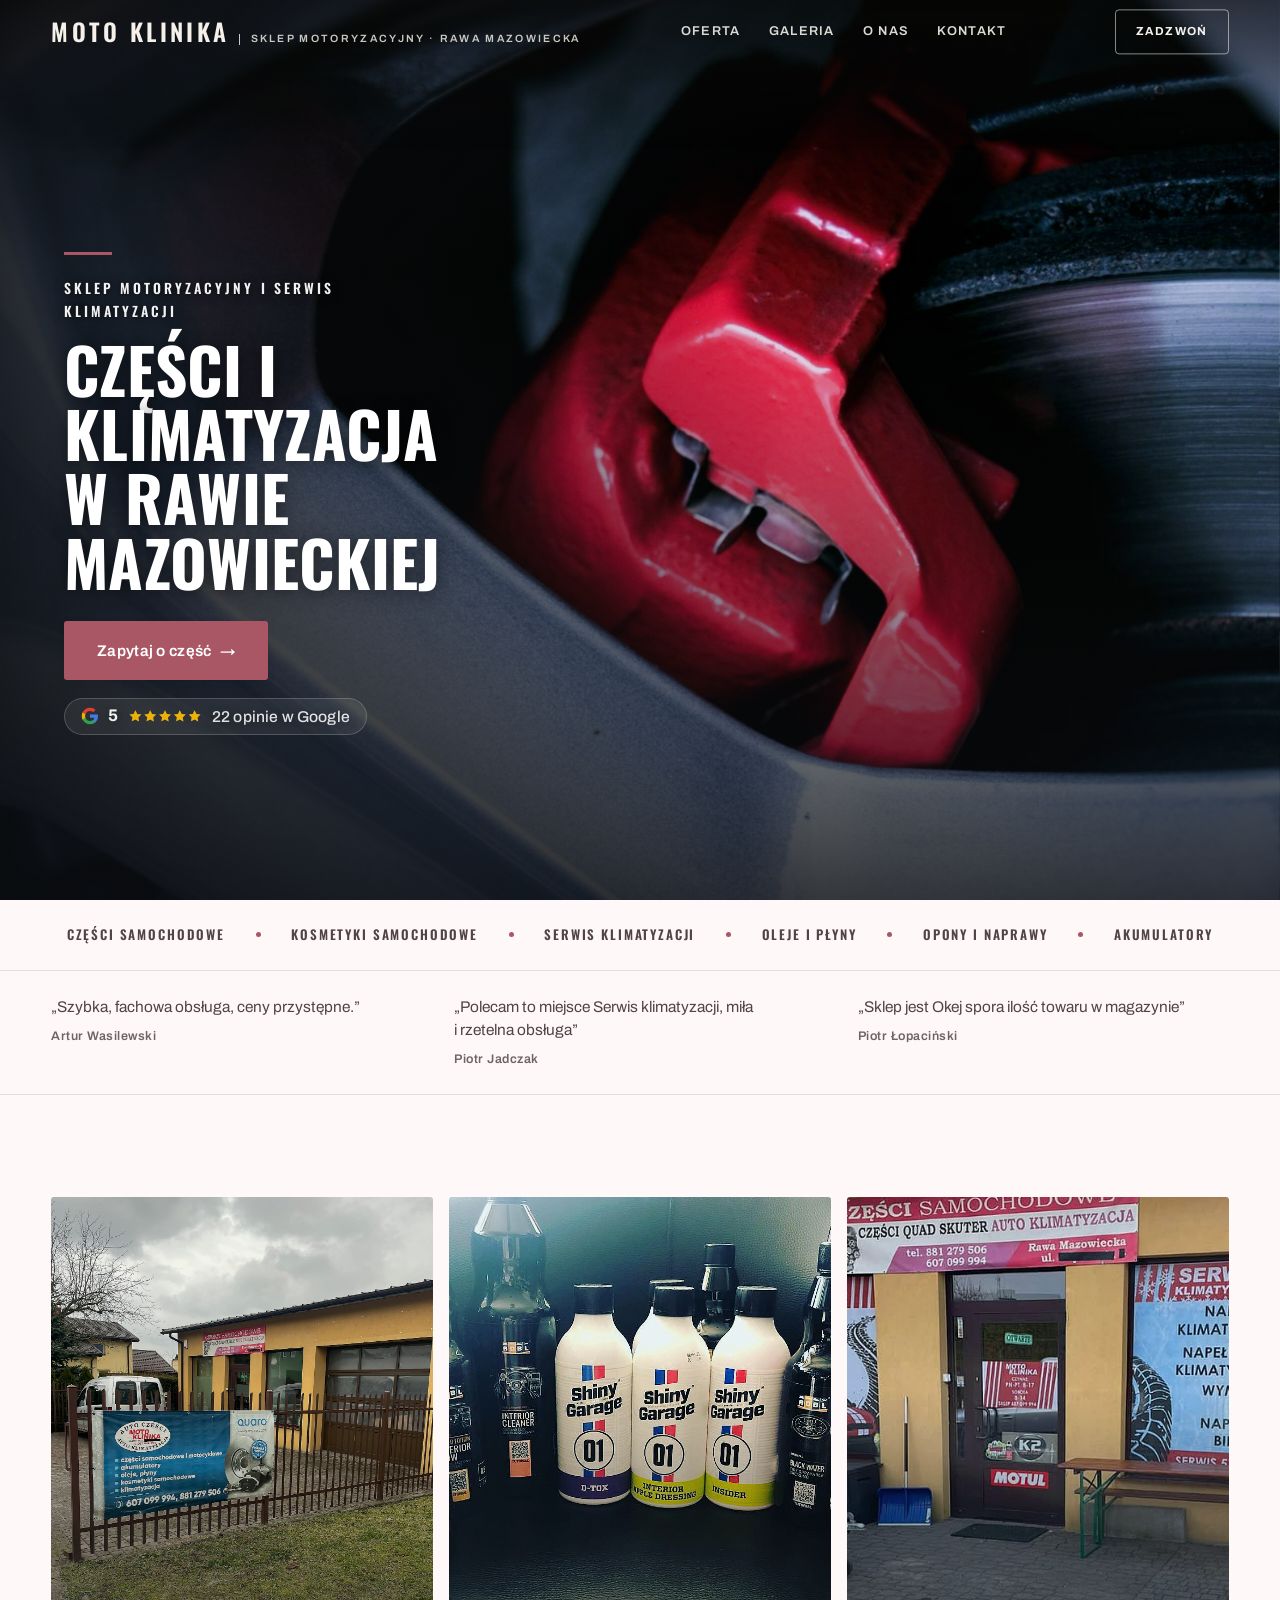
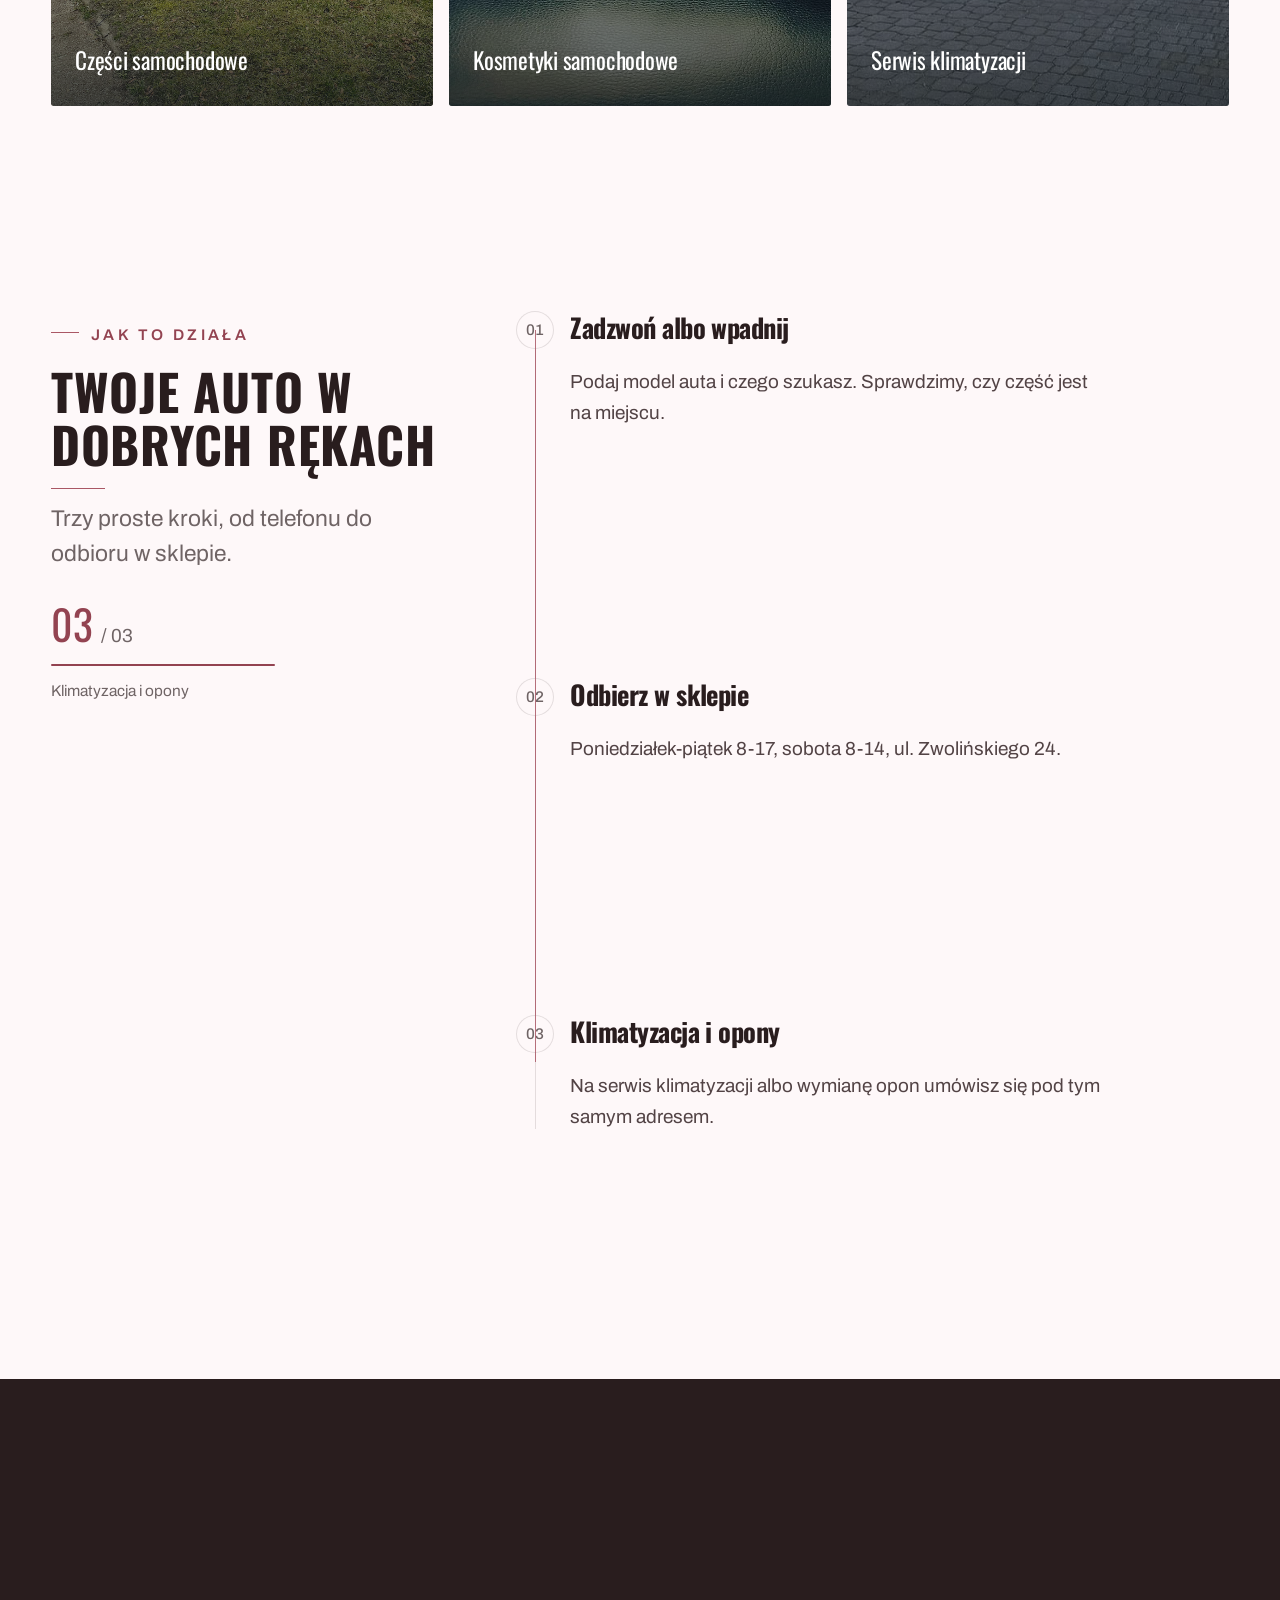
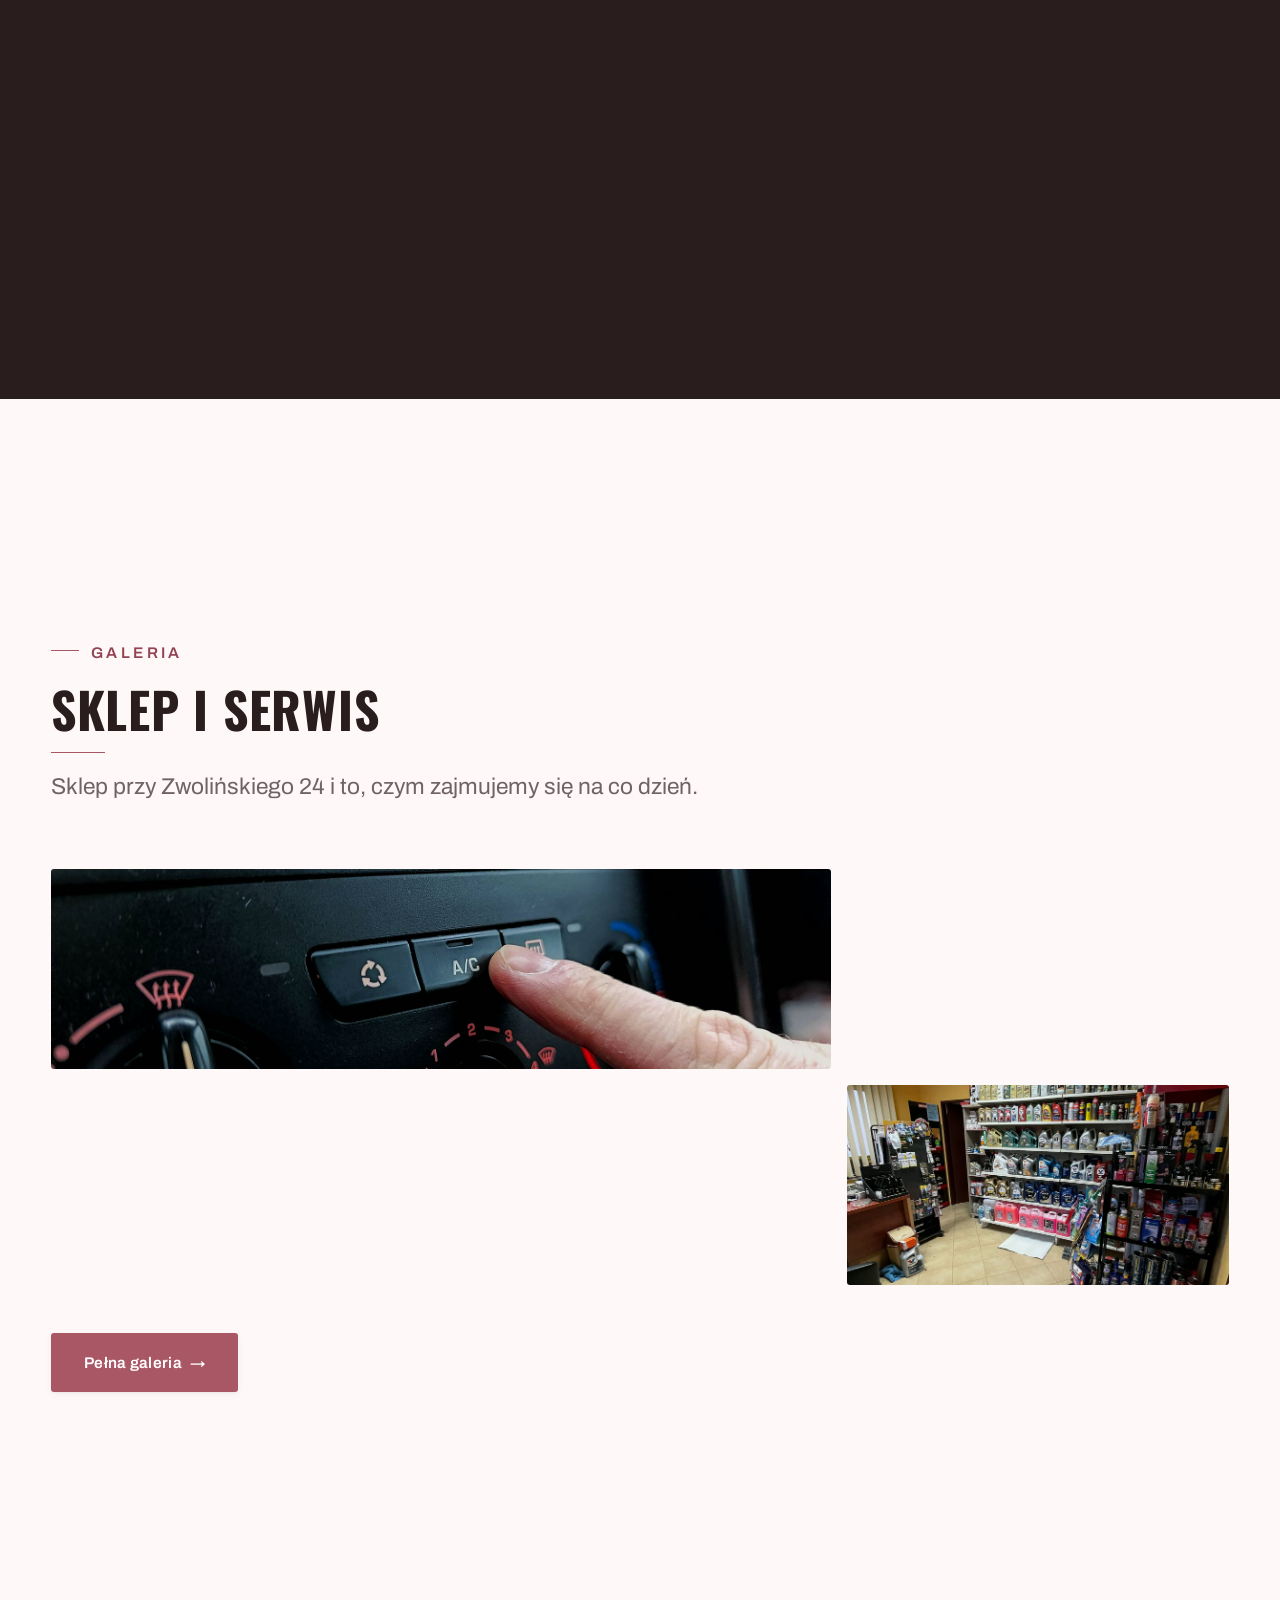
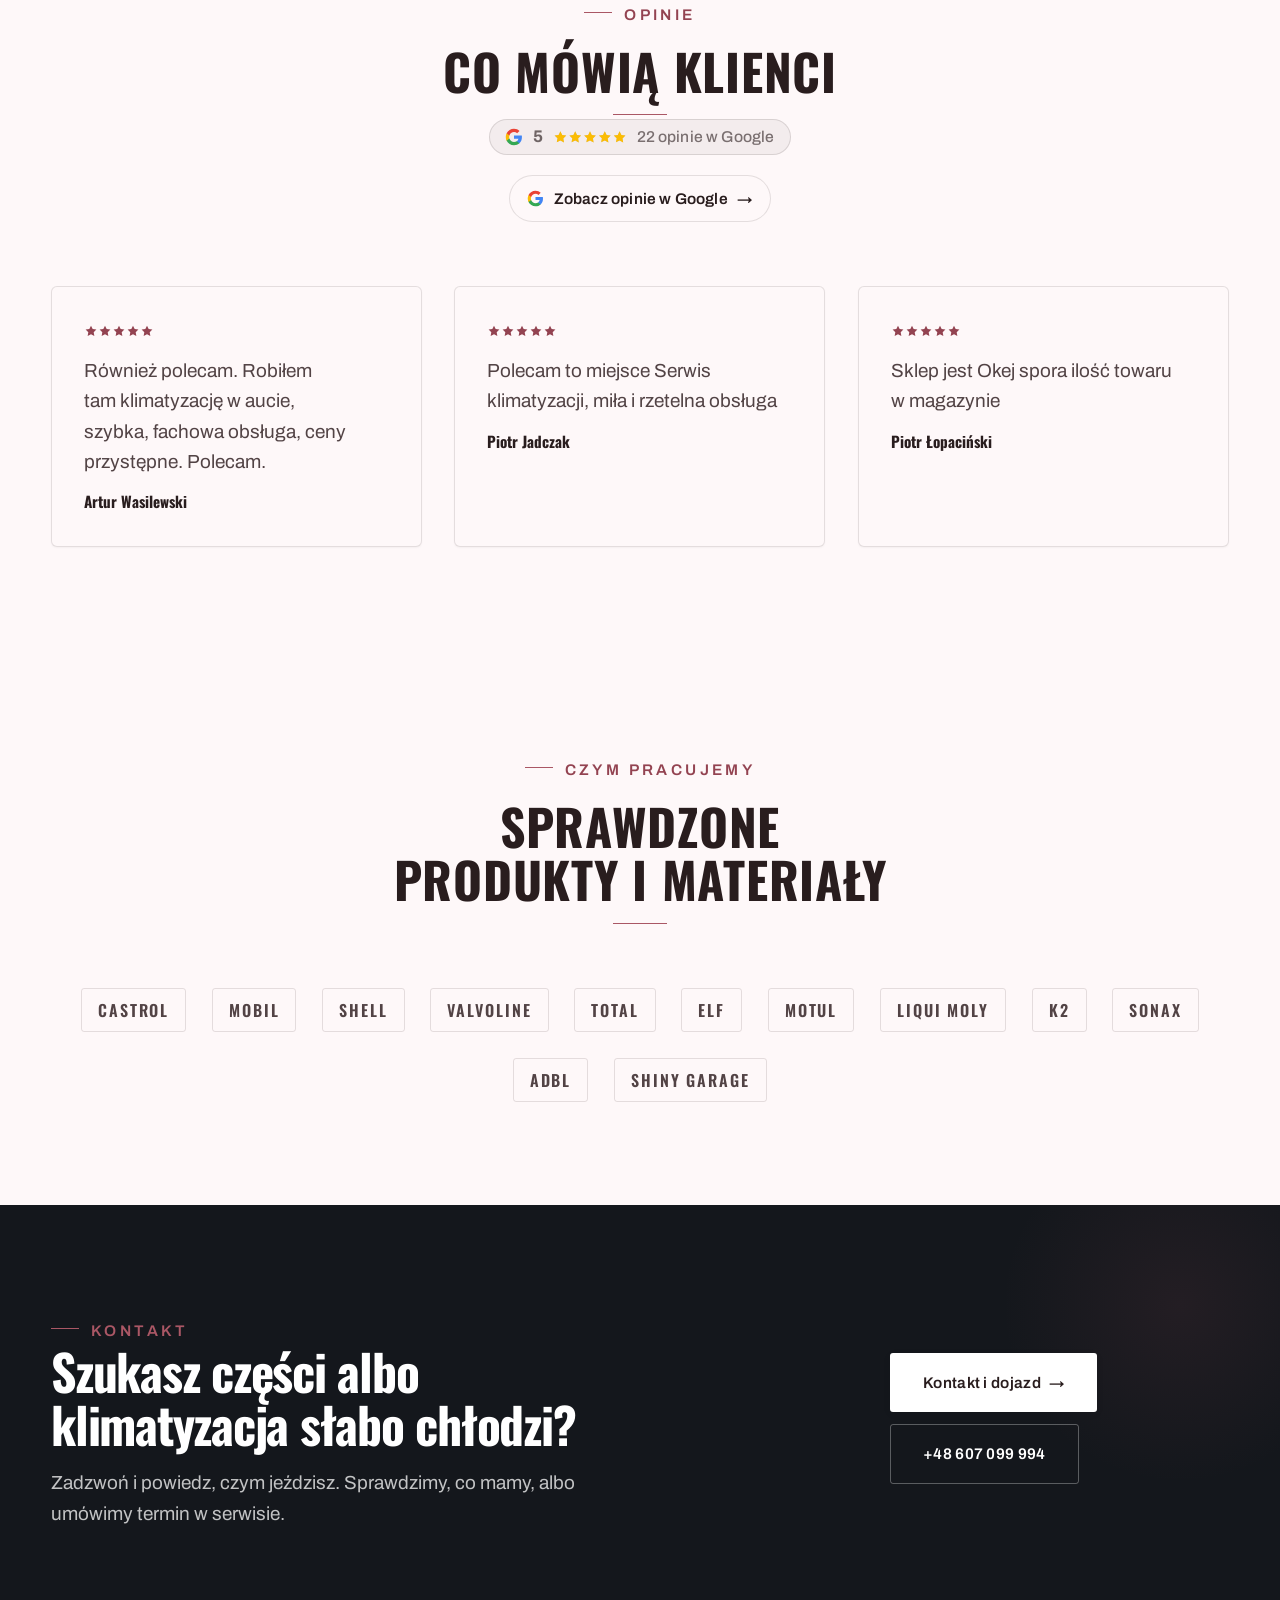
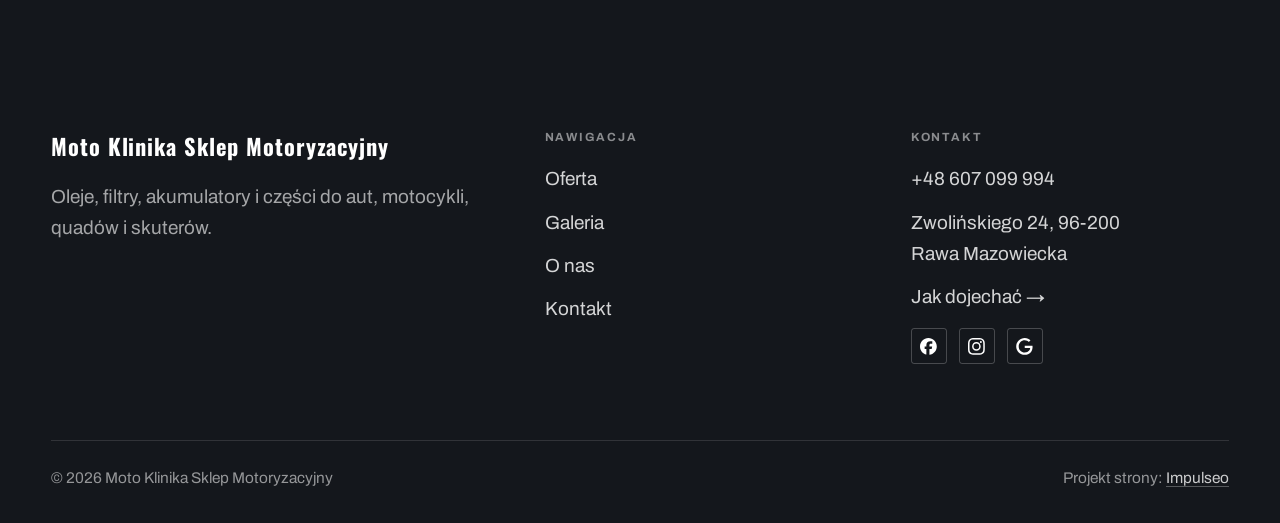
==== commit 3774212f: "deploy: znacznik wersji 3cf65c7eae55" ====
--- a/index.html
+++ b/index.html
@@ -22,6 +22,7 @@
 <link rel="preconnect" href="https://fonts.gstatic.com" crossorigin>
 <link href="https://fonts.googleapis.com/css2?family=Oswald:wght@500;600;700&family=Archivo:wght@400;500;600&display=swap" rel="stylesheet">
 <link rel="stylesheet" href="assets/styles.css?v=6f71210b">
+<meta name="nb-deploy" content="3cf65c7eae55">
 </head>
 <body>
 
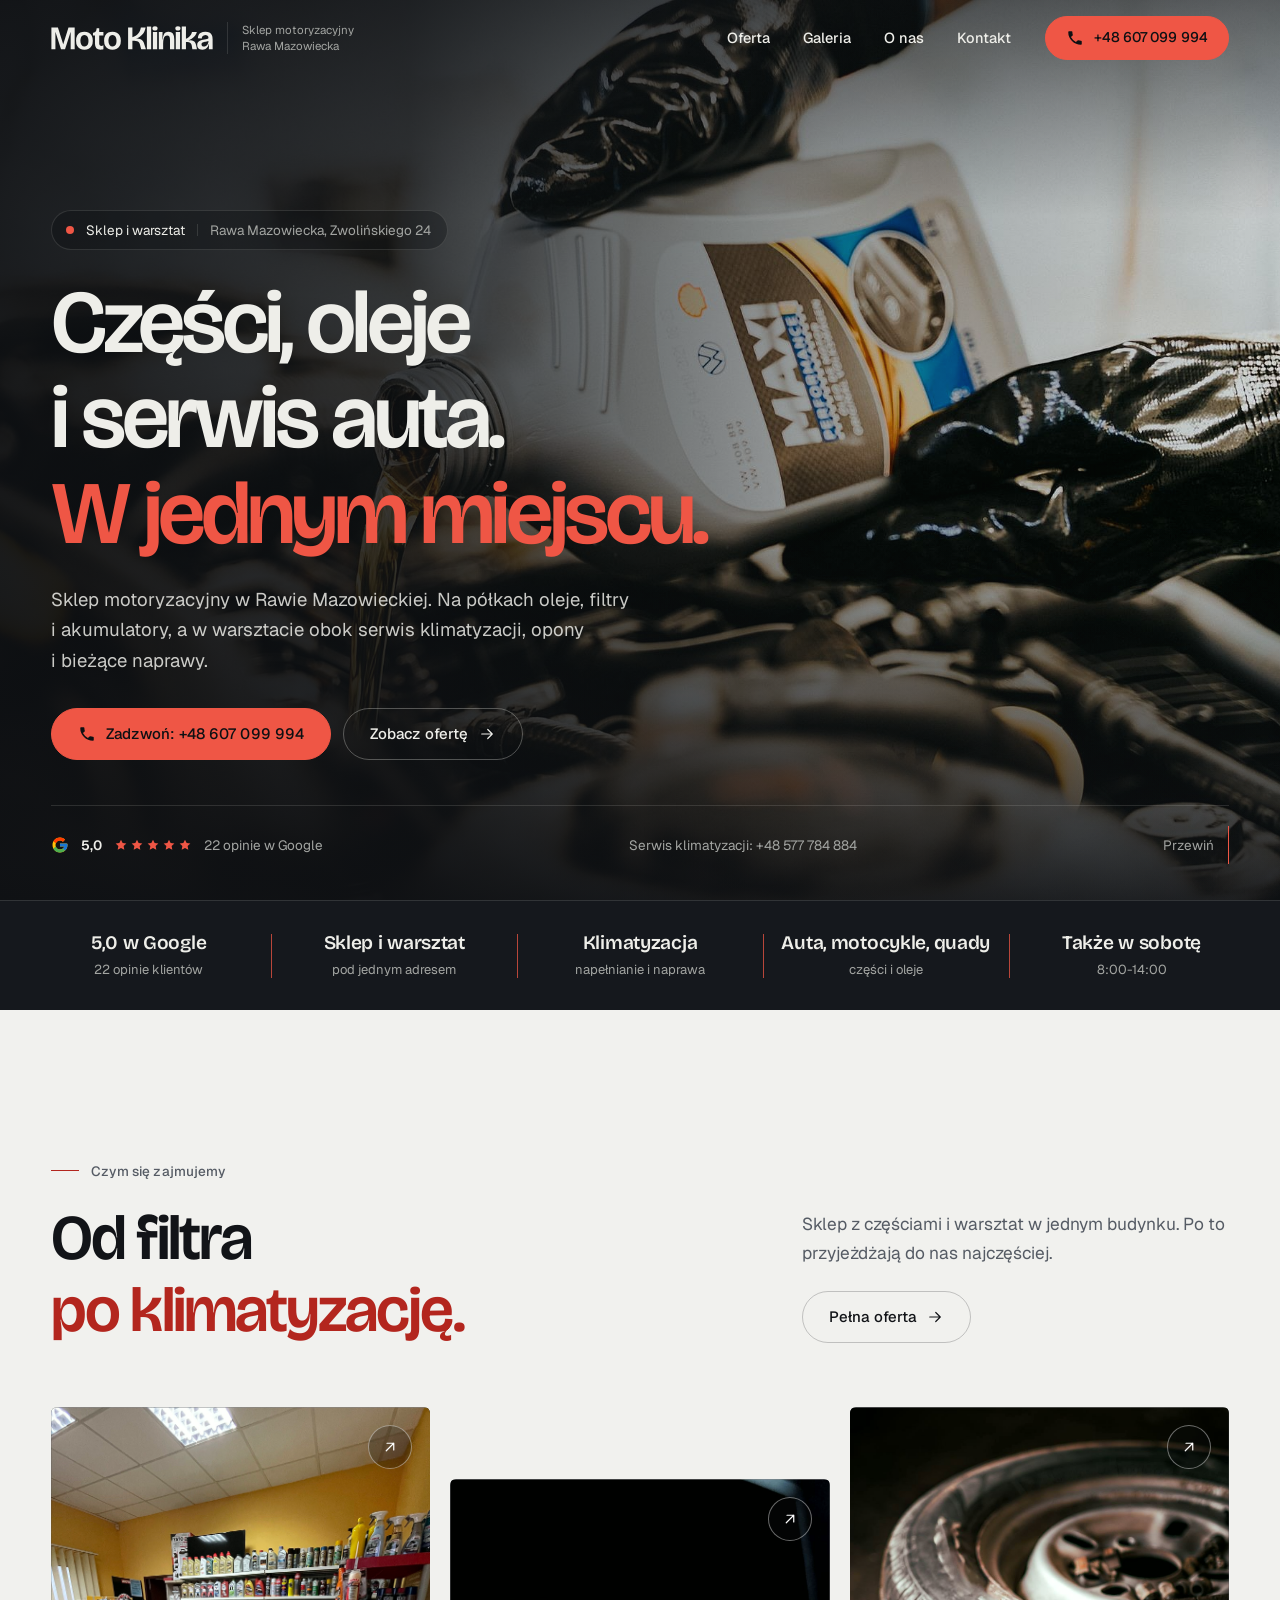
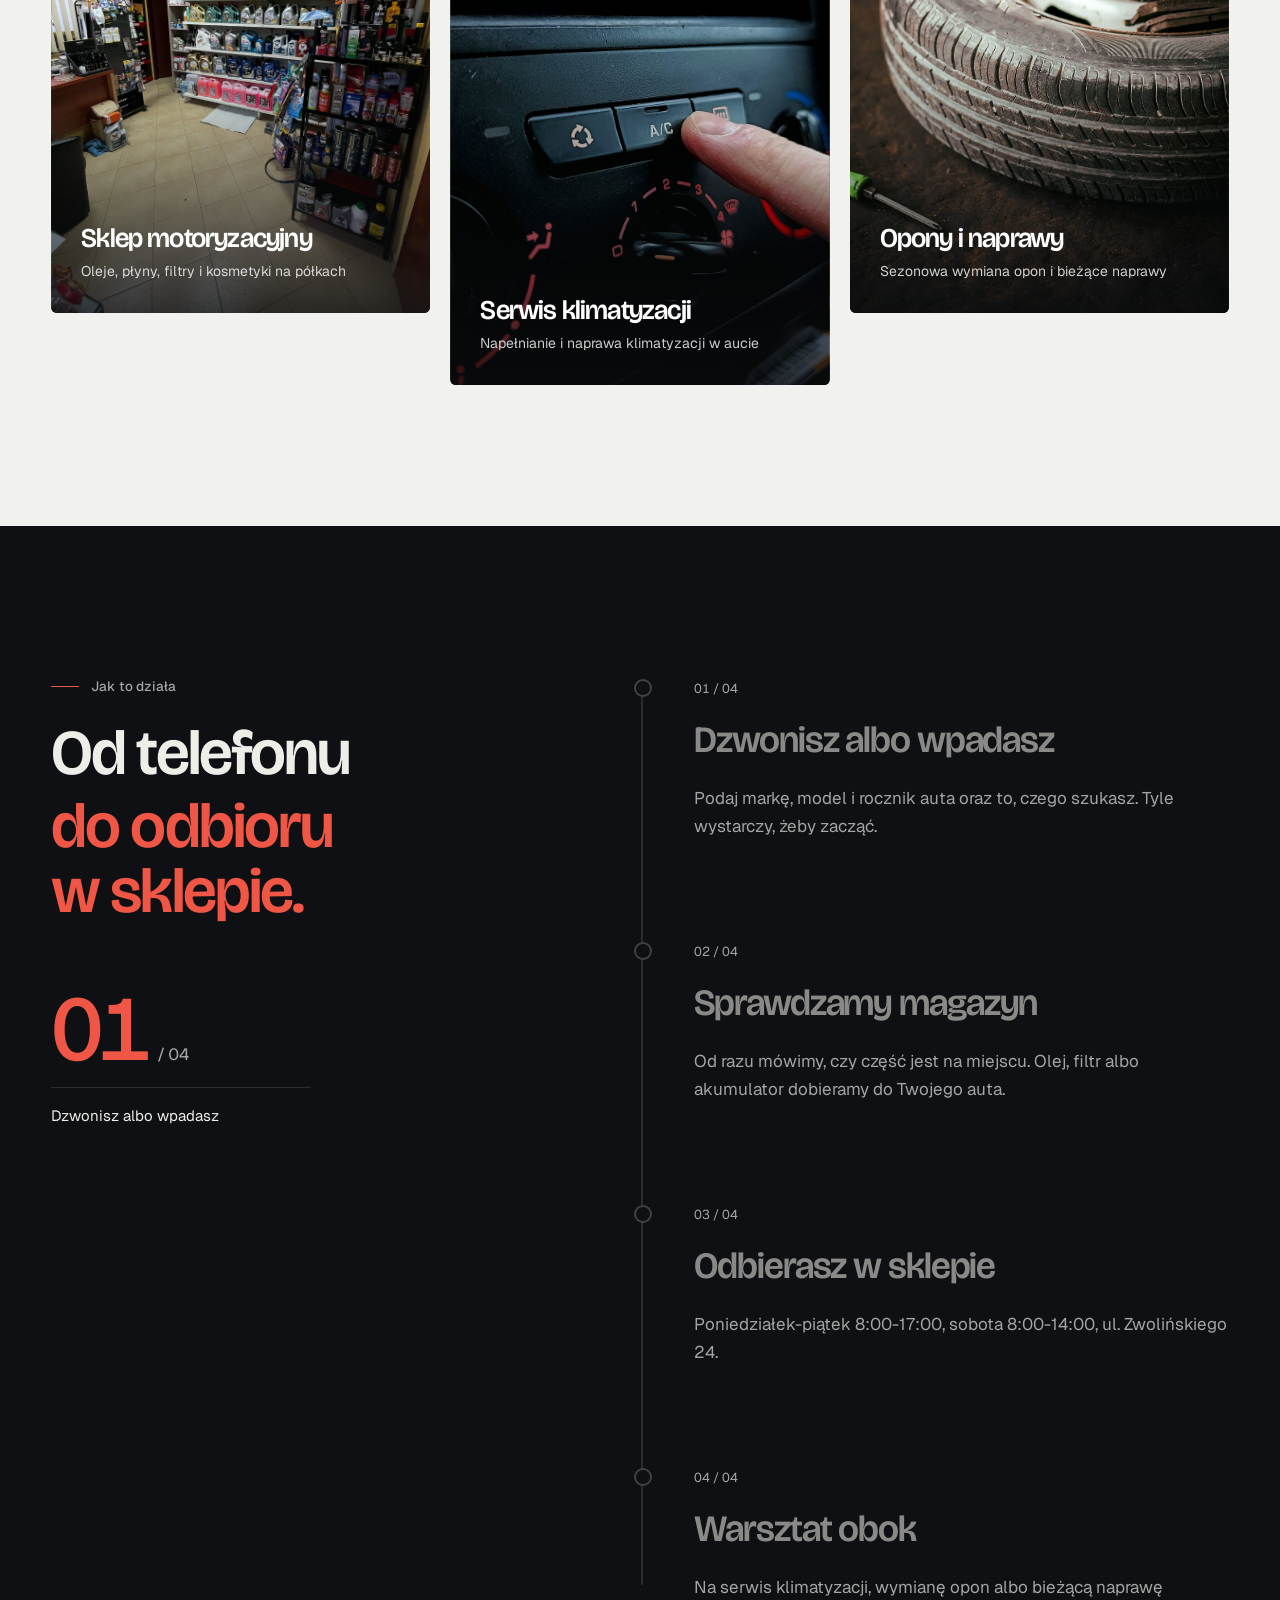
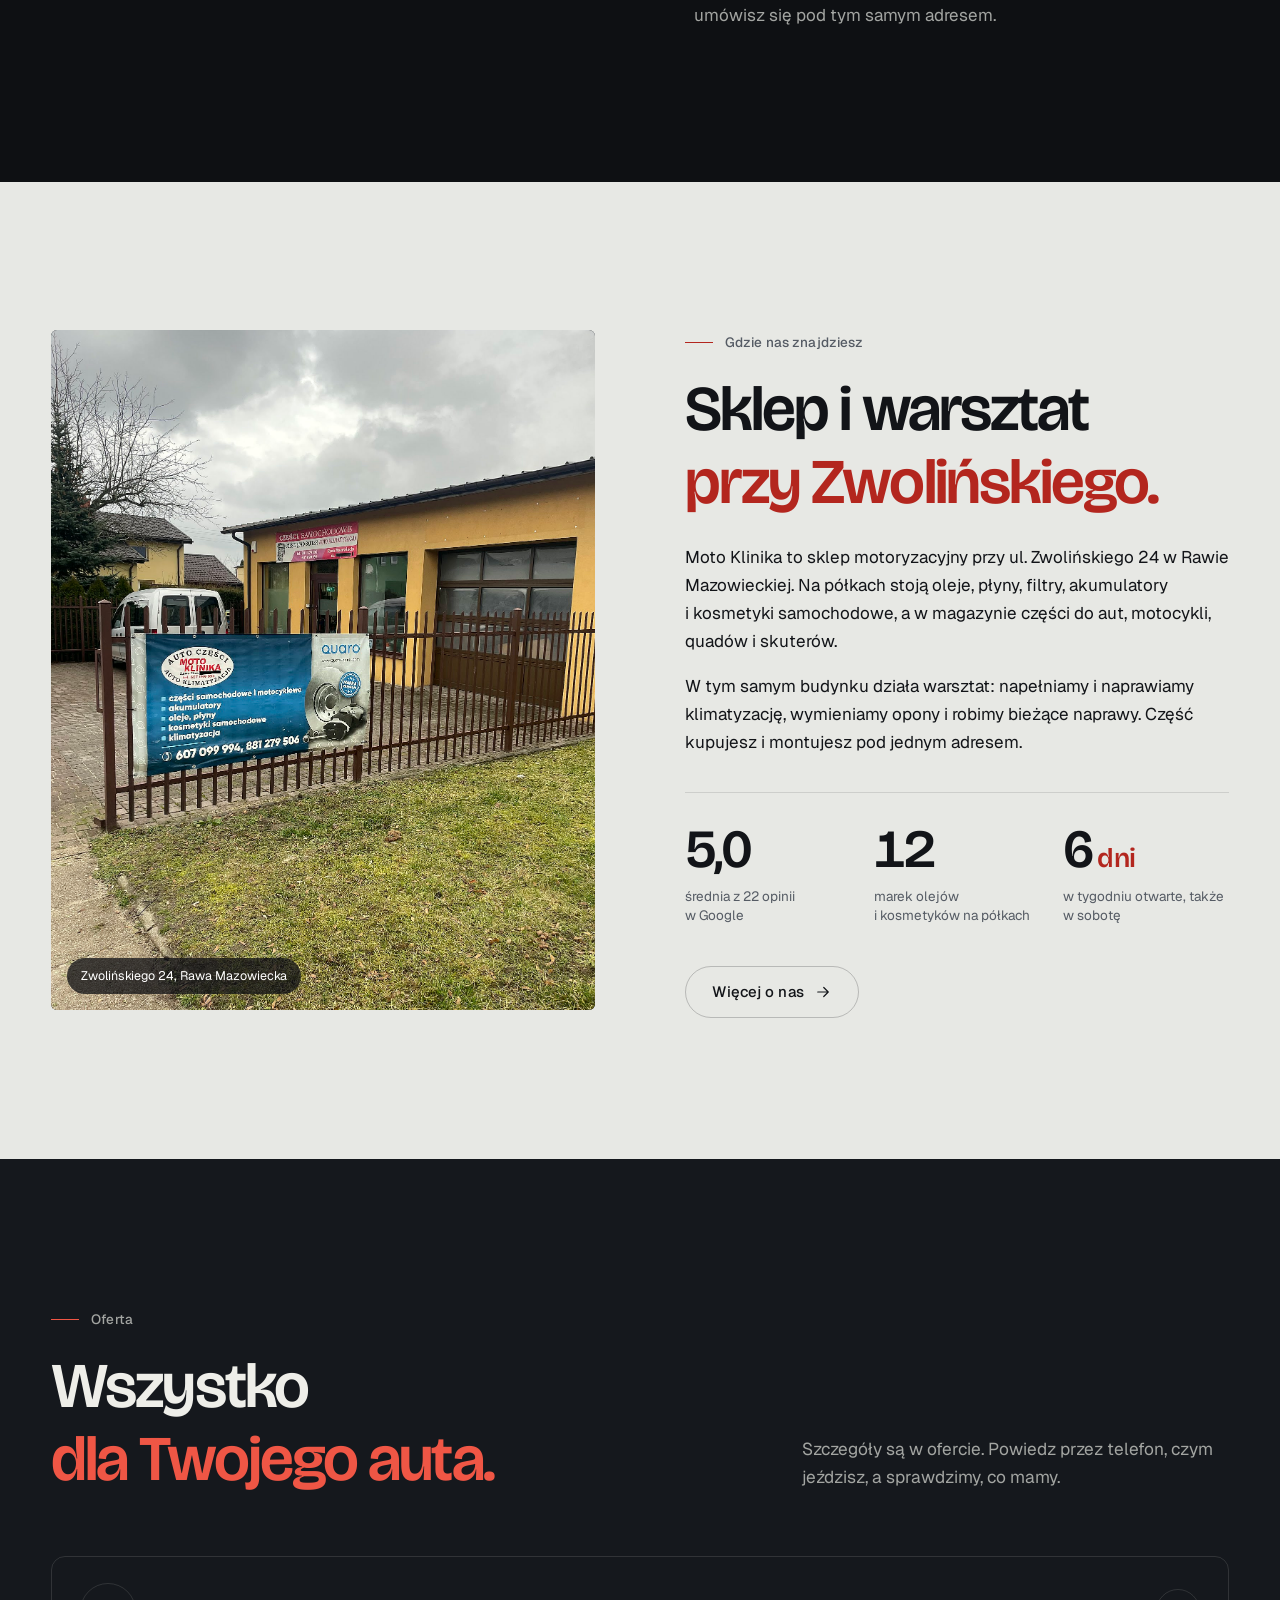
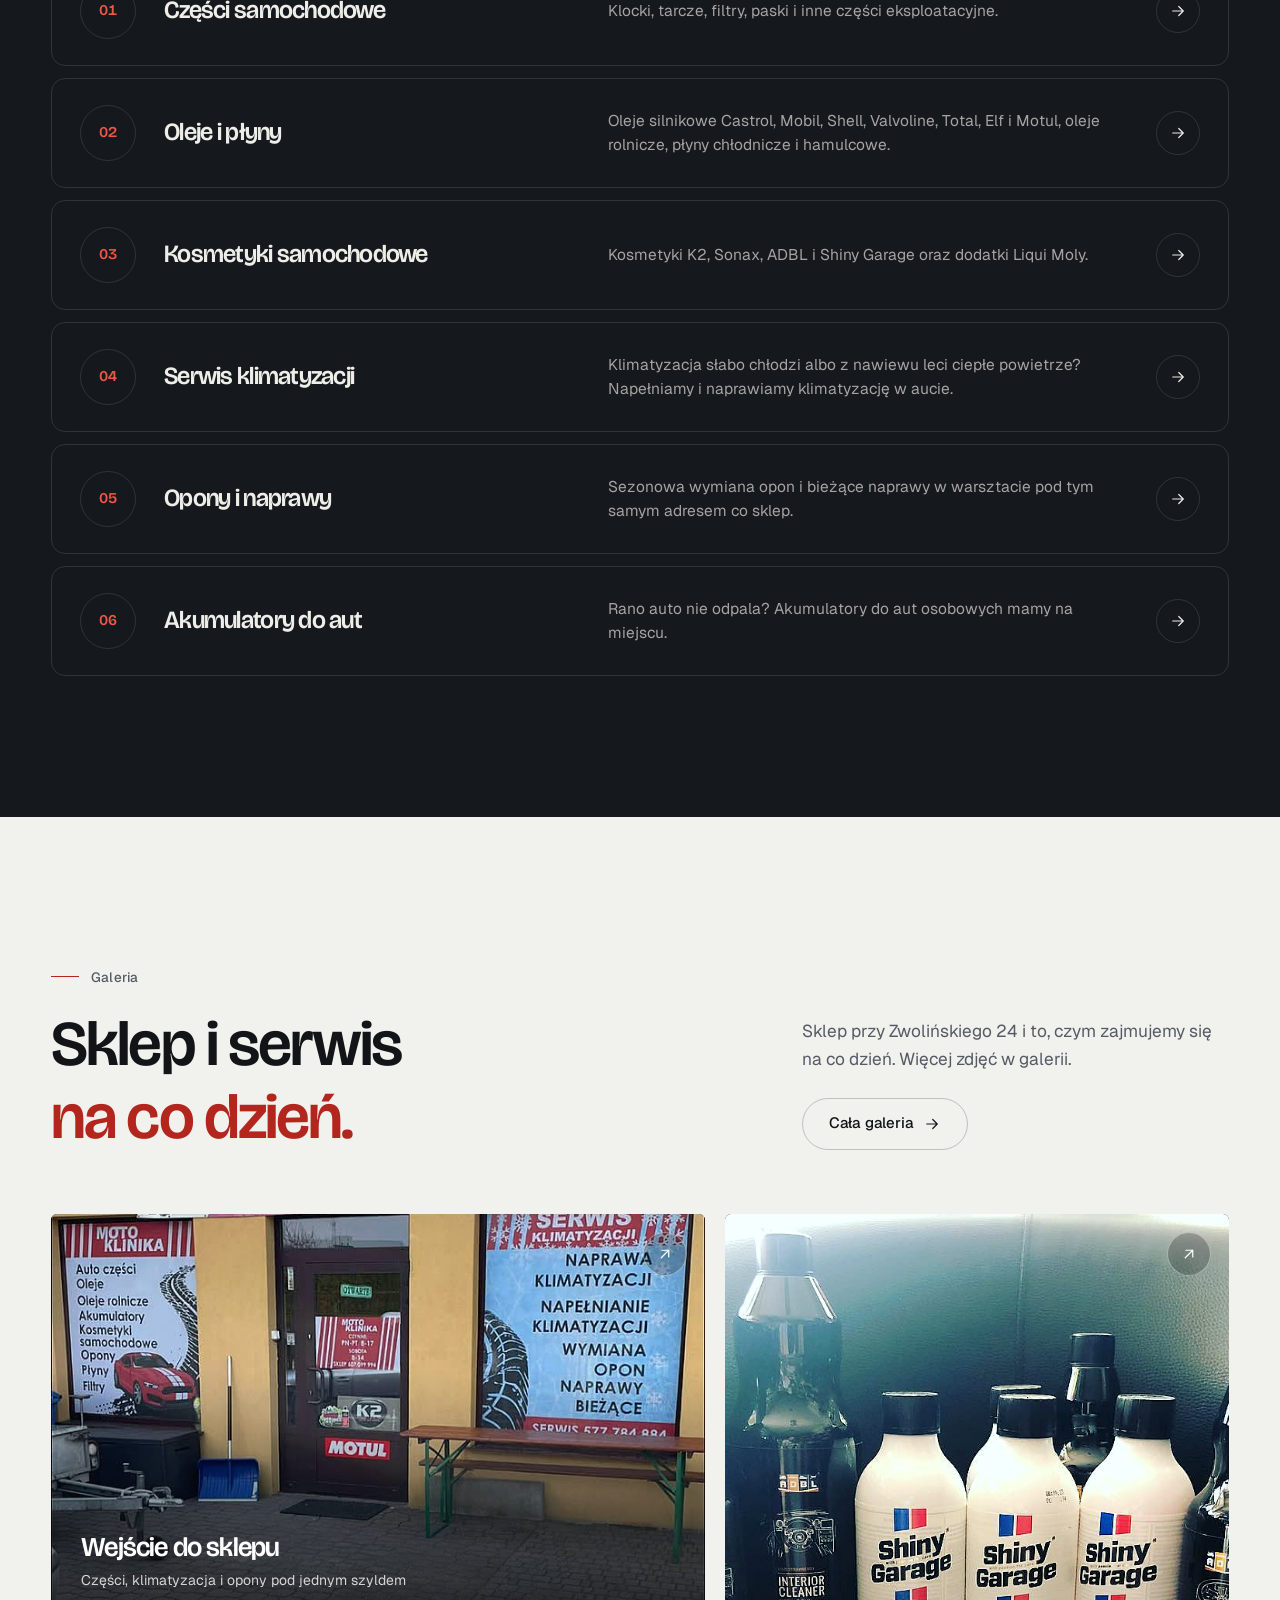
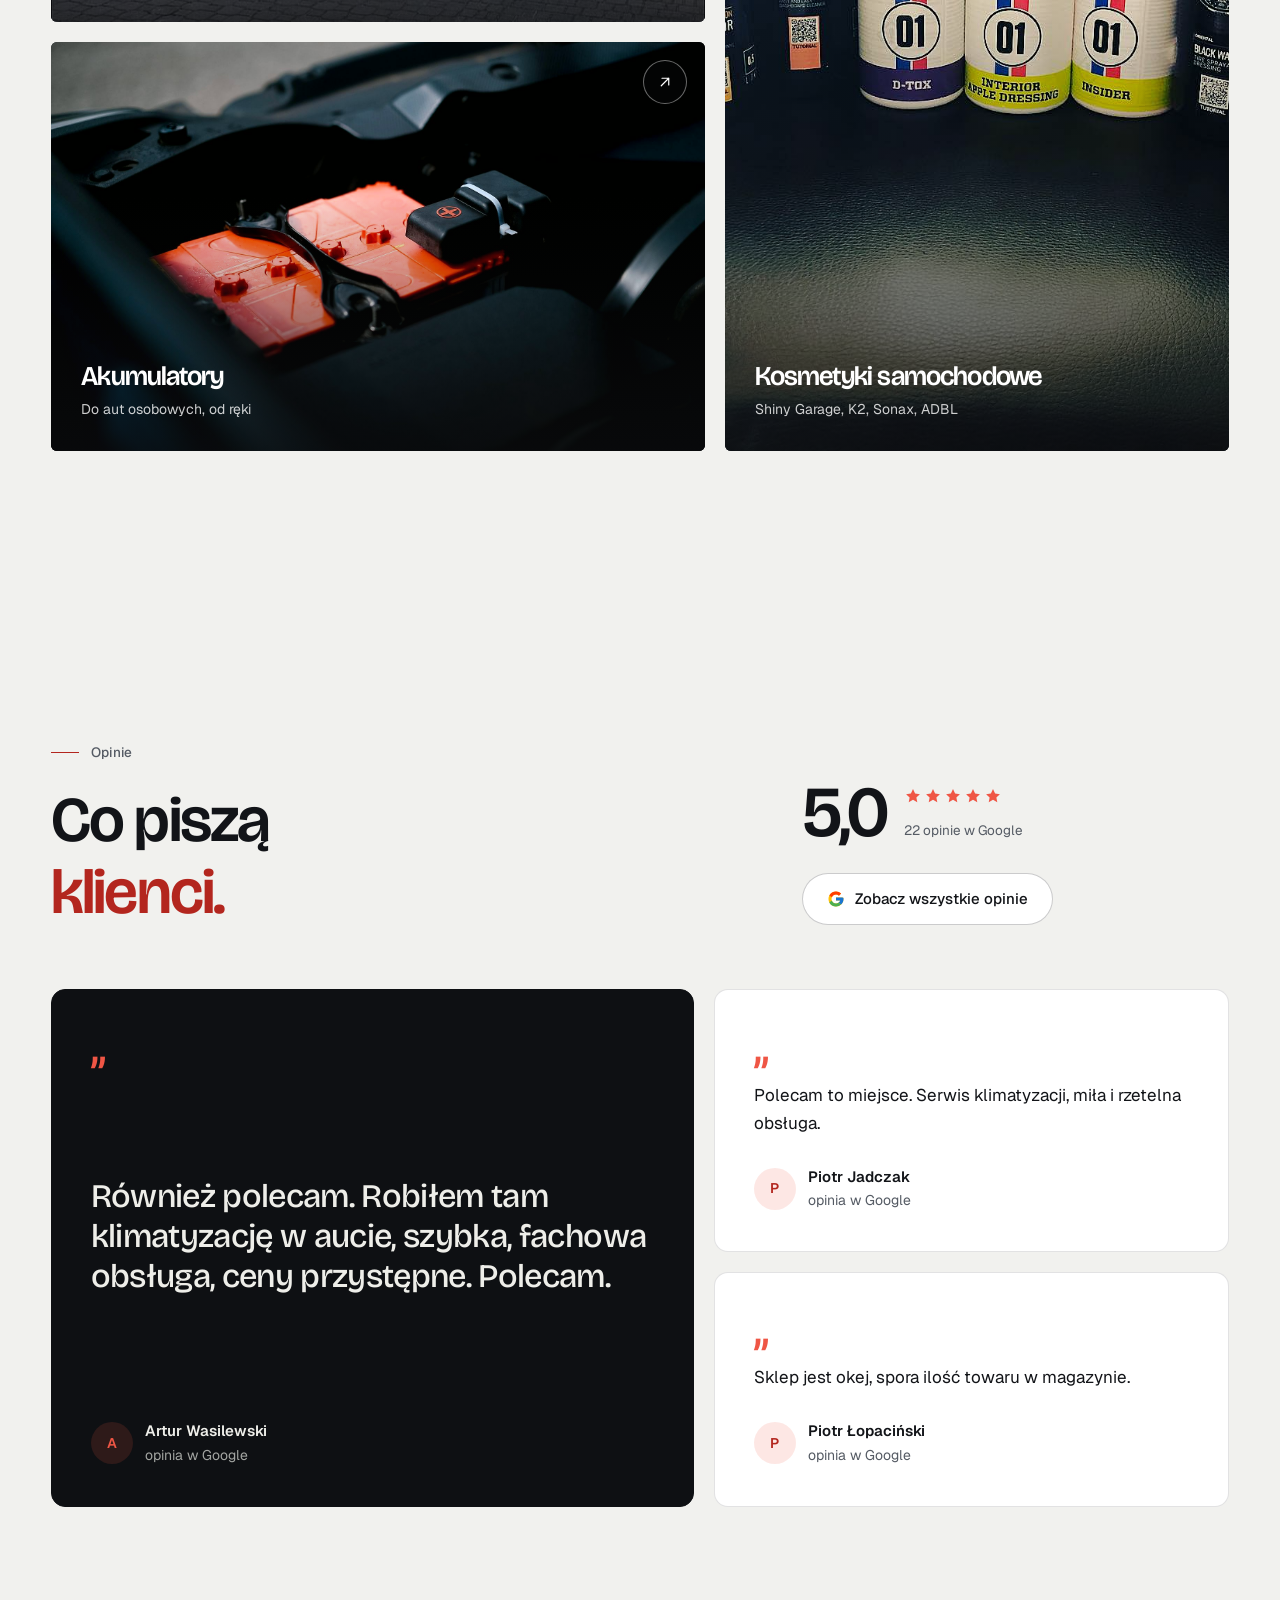
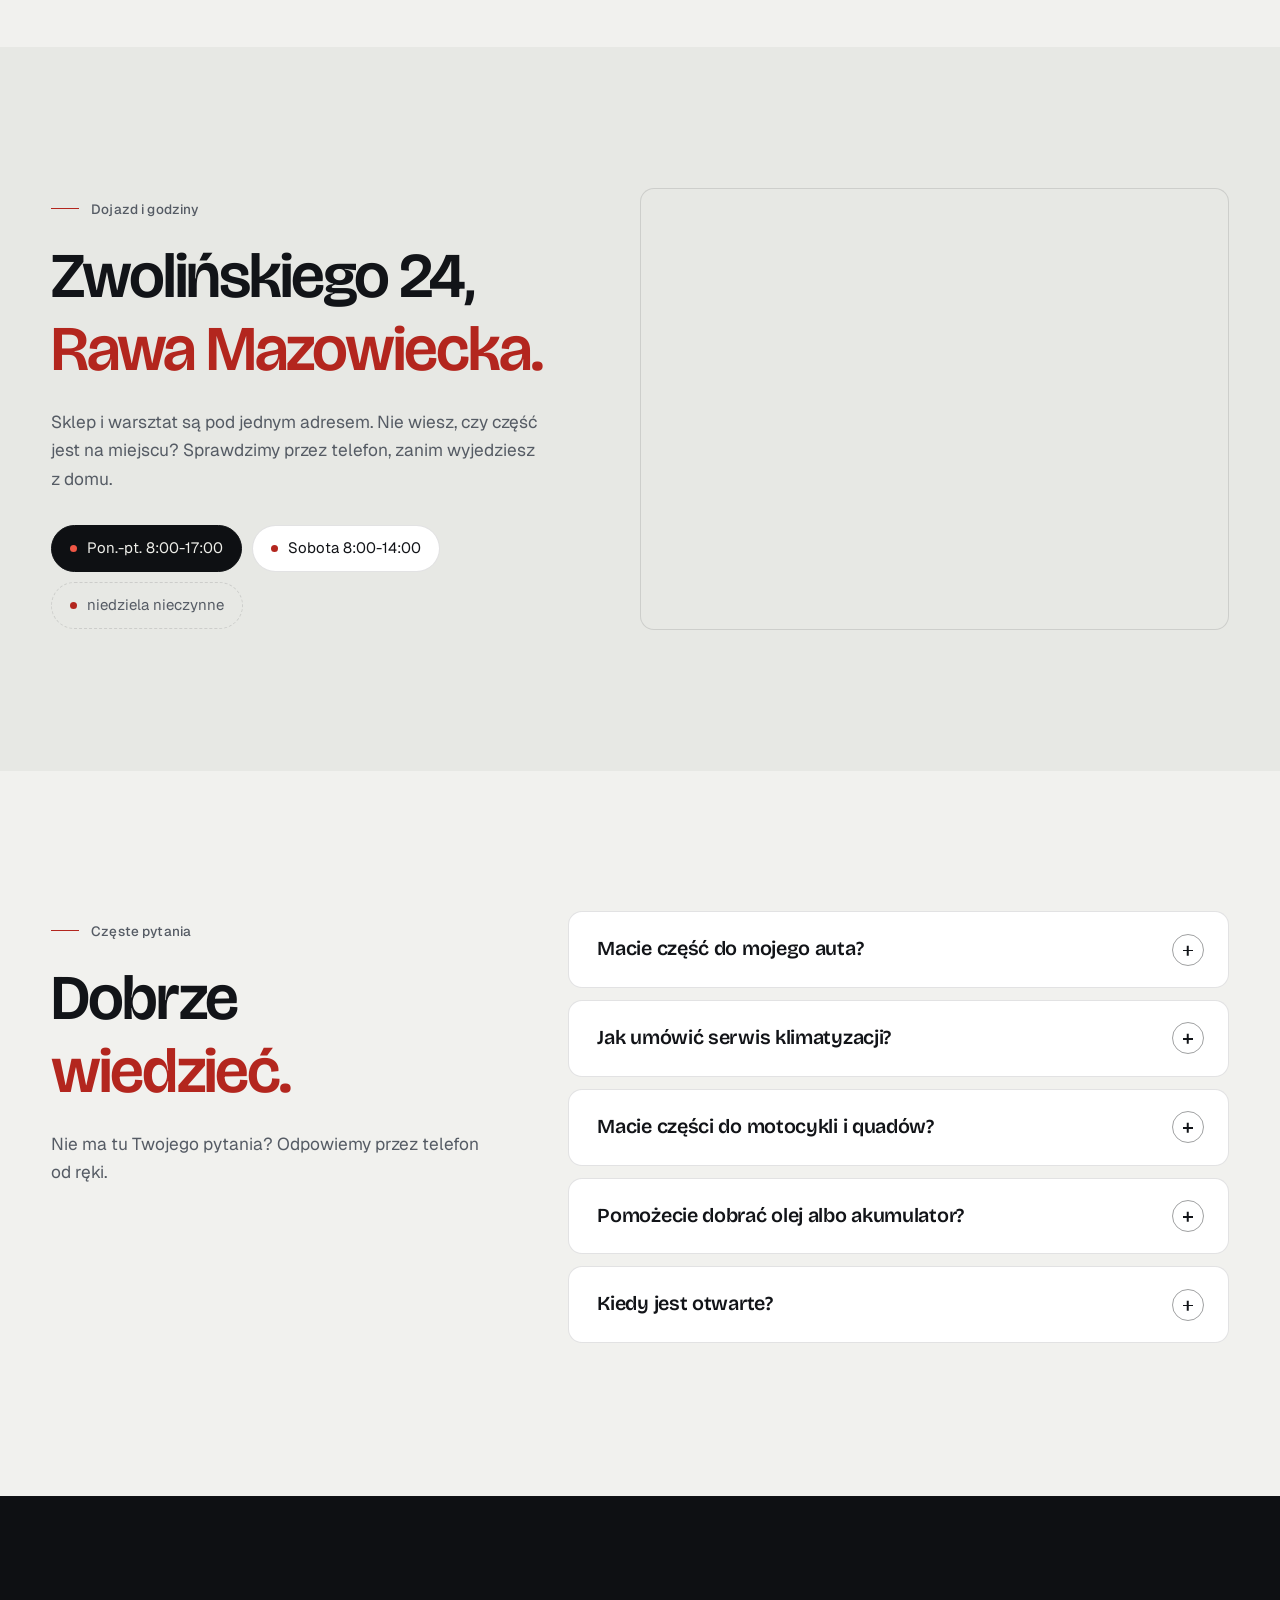
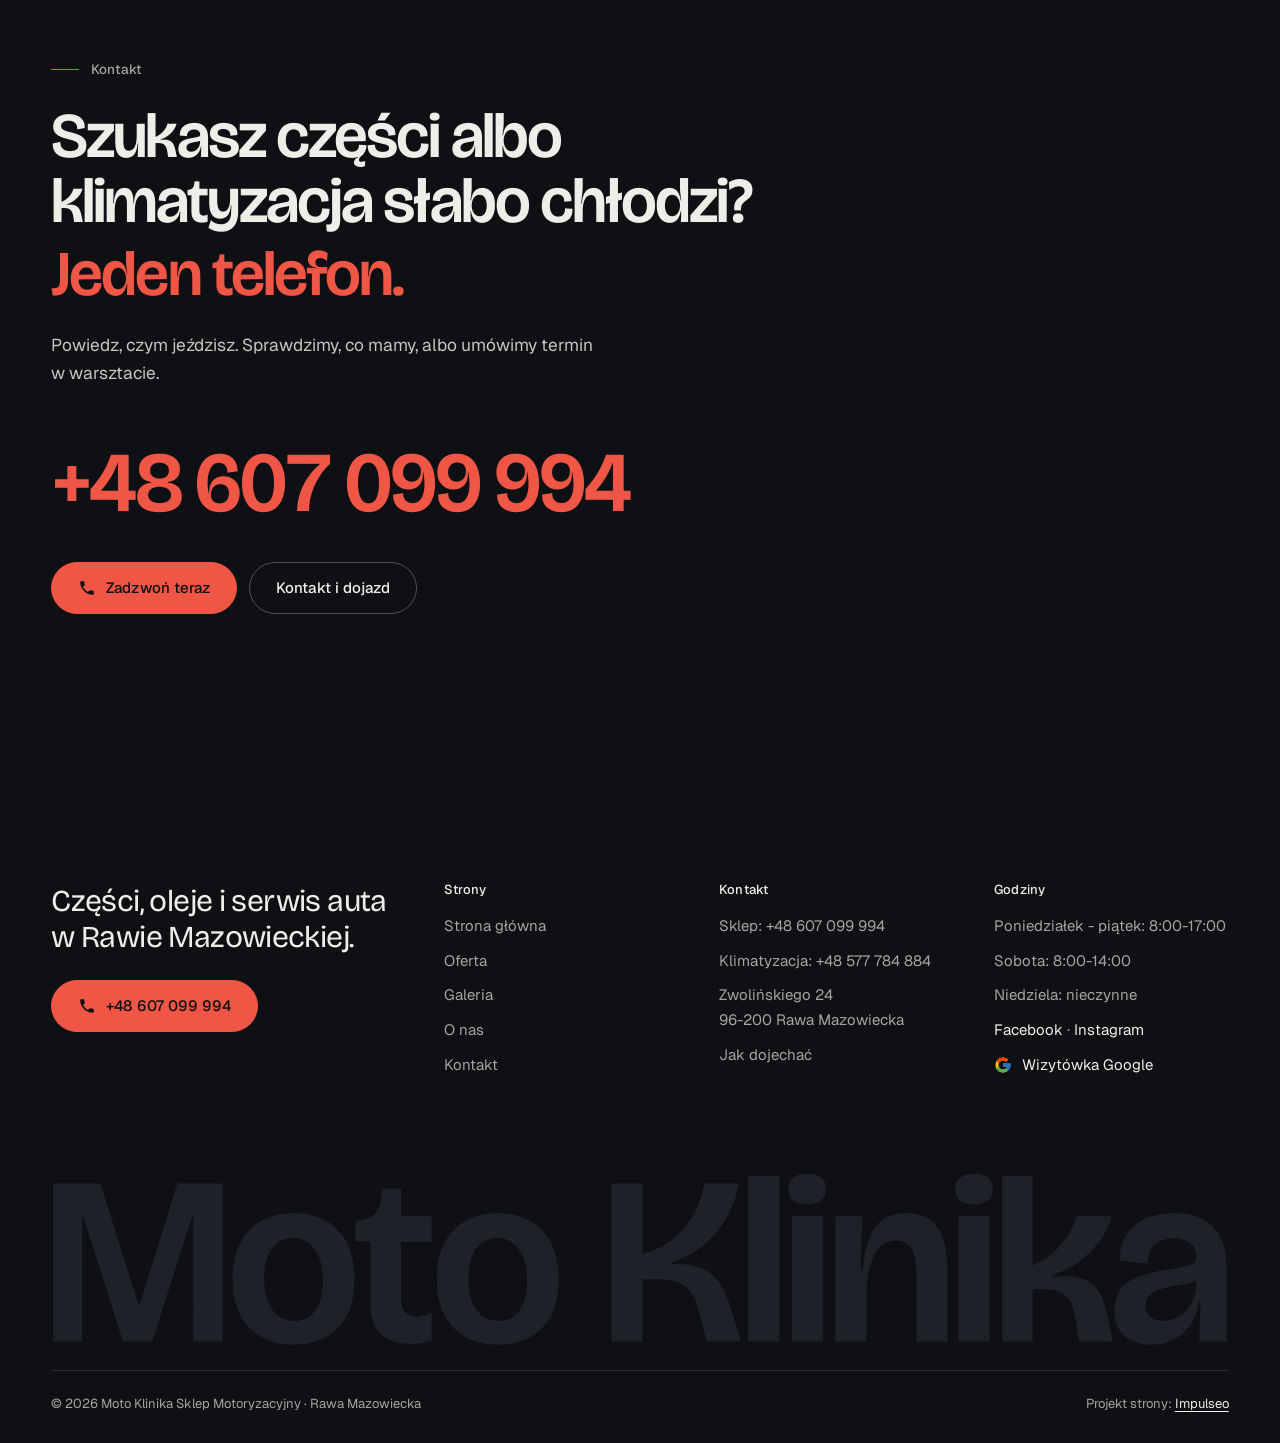
==== commit 353d6bd1: "[claude-edit][cmt:2be703d0-8f0c-4b25-bd99-7f29cdf69a40] nowy projekt na wzór dema ElMac: grafit + cz" ====
--- a/index.html
+++ b/index.html
@@ -3,191 +3,411 @@
 <head>
 <meta charset="UTF-8">
 <meta name="viewport" content="width=device-width, initial-scale=1.0">
-<title>Moto Klinika Sklep Motoryzacyjny - części samochodowe i klimatyzacja · Rawa Mazowiecka</title>
-<meta name="description" content="Moto Klinika, Rawa Mazowiecka, ul. Zwolińskiego 24. Części samochodowe i motocyklowe, oleje, akumulatory, kosmetyki samochodowe. Serwis klimatyzacji, wymiana opon. Zadzwoń: 607 099 994.">
+<title>Moto Klinika - sklep motoryzacyjny i warsztat Rawa Mazowiecka | części, oleje, klimatyzacja</title>
+<meta name="description" content="Sklep motoryzacyjny i warsztat przy Zwolińskiego 24 w Rawie Mazowieckiej. Części, oleje, akumulatory, kosmetyki, serwis klimatyzacji i opony. Tel. +48 607 099 994.">
 <link rel="canonical" href="https://impulseo-pl.github.io/moto-klinika-sklep-motoryzacyjny/">
 <meta name="robots" content="noindex, nofollow">
+<meta name="theme-color" content="#0E1013">
 <meta property="og:type" content="website">
 <meta property="og:locale" content="pl_PL">
 <meta property="og:site_name" content="Moto Klinika Sklep Motoryzacyjny">
-<meta property="og:title" content="Moto Klinika Sklep Motoryzacyjny - części samochodowe i klimatyzacja · Rawa Mazowiecka">
-<meta property="og:description" content="Moto Klinika, Rawa Mazowiecka, ul. Zwolińskiego 24. Części samochodowe i motocyklowe, oleje, akumulatory, kosmetyki samochodowe. Serwis klimatyzacji, wymiana opon. Zadzwoń: 607 099 994.">
+<meta property="og:title" content="Moto Klinika - sklep motoryzacyjny i warsztat Rawa Mazowiecka | części, oleje, klimatyzacja">
+<meta property="og:description" content="Sklep motoryzacyjny i warsztat przy Zwolińskiego 24 w Rawie Mazowieckiej. Części, oleje, akumulatory, kosmetyki, serwis klimatyzacji i opony. Tel. +48 607 099 994.">
 <meta property="og:url" content="https://impulseo-pl.github.io/moto-klinika-sklep-motoryzacyjny/">
 <meta property="og:image" content="https://impulseo-pl.github.io/moto-klinika-sklep-motoryzacyjny/img/og.jpg">
 <meta property="og:image:width" content="1200">
 <meta property="og:image:height" content="630">
 <meta name="twitter:card" content="summary_large_image">
-<script type="application/ld+json">{"@context": "https://schema.org", "@type": "LocalBusiness", "name": "Moto Klinika Sklep Motoryzacyjny", "url": "https://impulseo-pl.github.io/moto-klinika-sklep-motoryzacyjny/", "telephone": "+48607099994", "image": "https://impulseo-pl.github.io/moto-klinika-sklep-motoryzacyjny/img/og.jpg", "address": "Zwolińskiego 24, 96-200 Rawa Mazowiecka", "sameAs": ["https://maps.google.com/?cid=1310329849134643692&g_mp=Cidnb29nbGUubWFwcy5wbGFjZXMudjEuUGxhY2VzLlNlYXJjaFRleHQQAhgEIAA", "https://www.facebook.com/fhumotoklinika/", "https://www.instagram.com/motoklinikarawa/"]}</script>
+<script type="application/ld+json">{"@context": "https://schema.org", "@type": "AutoPartsStore", "name": "Moto Klinika Sklep Motoryzacyjny", "url": "https://impulseo-pl.github.io/moto-klinika-sklep-motoryzacyjny/", "telephone": "+48607099994", "image": "https://impulseo-pl.github.io/moto-klinika-sklep-motoryzacyjny/img/og.jpg", "address": {"@type": "PostalAddress", "streetAddress": "Zwolińskiego 24", "postalCode": "96-200", "addressLocality": "Rawa Mazowiecka", "addressCountry": "PL"}, "geo": {"@type": "GeoCoordinates", "latitude": 51.7577573, "longitude": 20.2513753}, "openingHours": ["Mo-Fr 08:00-17:00", "Sa 08:00-14:00"], "aggregateRating": {"@type": "AggregateRating", "ratingValue": "5.0", "reviewCount": "22"}, "sameAs": ["https://maps.google.com/?cid=1310329849134643692&g_mp=Cidnb29nbGUubWFwcy5wbGFjZXMudjEuUGxhY2VzLlNlYXJjaFRleHQQAhgEIAA", "https://www.facebook.com/fhumotoklinika/", "https://www.instagram.com/motoklinikarawa/"]}</script>
+<script>(function(){var d=document.documentElement;d.classList.add('js');try{if(!window.matchMedia('(prefers-reduced-motion: reduce)').matches)d.classList.add('anim');}catch(e){}setTimeout(function(){if(!d.classList.contains('anim-ok'))d.classList.remove('anim');},3500);})();</script>
+<script>(function(){try{var d=document.documentElement,q=/[?&]intro/.test(location.search);if(!q&&window.matchMedia&&matchMedia('(prefers-reduced-motion: reduce)').matches)return;if(!q&&sessionStorage.getItem('motoklinika_intro'))return;sessionStorage.setItem('motoklinika_intro','1');d.classList.add('intro-on');setTimeout(function(){d.classList.remove('intro-on','intro-gra','intro-out');d.classList.add('hero-go')},4600);}catch(e){}})();</script>
+<link rel="preload" as="image" href="img/hero.jpg" fetchpriority="high">
 <link rel="preconnect" href="https://fonts.googleapis.com">
 <link rel="preconnect" href="https://fonts.gstatic.com" crossorigin>
-<link href="https://fonts.googleapis.com/css2?family=Oswald:wght@500;600;700&family=Archivo:wght@400;500;600&display=swap" rel="stylesheet">
-<link rel="stylesheet" href="assets/styles.css?v=6f71210b">
-<meta name="nb-deploy" content="3cf65c7eae55">
+<link href="https://fonts.googleapis.com/css2?family=Bricolage+Grotesque:opsz,wght@12..96,400..700&family=Geist:wght@400..600&display=swap" rel="stylesheet">
+<link rel="stylesheet" href="assets/styles.css?v=20261106a">
+<script src="assets/lenis.min.js?v=1.1.20" defer></script>
+<script src="assets/main.js?v=20261106a" defer></script>
 </head>
 <body>
-
-<header class="nav">
-  <div class="wrap nav-inner">
-    <a class="brand" href="index.html"><span class="name">Moto Klinika</span><span class="sub">Sklep motoryzacyjny · Rawa Mazowiecka</span></a>
-    <nav class="nav-links">
-      <a href="oferta.html">Oferta</a>
-      <a href="realizacje.html">Galeria</a>
-      <a href="o-nas.html">O nas</a>
-      <a href="kontakt.html">Kontakt</a>
-      <a href="kontakt.html" class="btn btn-accent">Zadzwoń</a>
-    </nav>
-    <button class="nav-toggle" aria-label="Menu"><span></span><span></span><span></span></button>
-  </div>
+<a class="skip" href="#tresc">Przejdź do treści</a>
+<header class="site-head">
+<div class="intro" aria-hidden="true"><span class="intro-line"><i></i></span><span class="intro-meta">sklep motoryzacyjny · warsztat · Rawa Mazowiecka</span></div><div class="head-in">
+  <a class="brand" href="index.html" aria-label="Moto Klinika - strona główna">
+    <span class="znak"><svg class="wm" viewBox="37 -708 4920 730" role="img" aria-label="Moto Klinika"><path pathLength="1" style="--i:0" d="M45.4 0V-660H243.7L404.2 -149.6H406.2L564.6 -660H753.5V0H631.4V-528.5H629.4L459.7 0H337.8L169.5 -528.8H167.5V0Z"/>
+<path pathLength="1" style="--i:1" d="M1050.4 13.7Q976.8 13.7 919 -16.6Q861.2 -47 828.3 -108.1Q795.5 -169.1 795.5 -260.9Q795.5 -354.9 829.2 -415.8Q863 -476.7 920.7 -506.7Q978.4 -536.6 1050.7 -536.6Q1125.4 -536.6 1182.7 -506Q1240 -475.3 1272.5 -414.1Q1305 -352.9 1305 -260.4Q1305 -166.1 1271.6 -105.4Q1238.1 -44.6 1180.4 -15.4Q1122.7 13.7 1050.4 13.7ZM1052.9 -85.8Q1091.1 -85.8 1117.8 -105.4Q1144.5 -125 1158.8 -162.8Q1173.1 -200.5 1173.1 -253.5Q1173.1 -310 1157.9 -349.5Q1142.8 -389.1 1114.7 -410.6Q1086.7 -432.2 1047.5 -432.2Q1010 -432.2 983.2 -412Q956.3 -391.8 941.9 -353.6Q927.4 -315.4 927.4 -262.3Q927.4 -179.4 960.7 -132.6Q993.9 -85.8 1052.9 -85.8Z"/>
+<path pathLength="1" style="--i:2" d="M1536.4 10.8Q1453.9 10.8 1412.3 -33Q1370.7 -76.7 1370.7 -165.9V-418.8H1309.7V-505.5H1323.2Q1372.6 -511.1 1393.7 -537.4Q1414.7 -563.7 1419.2 -616.4L1421.3 -639.1H1499.5V-522.6H1627.4V-416H1499.5V-176.4Q1499.5 -137.8 1517.9 -120.6Q1536.2 -103.4 1565.3 -103.4Q1580.8 -103.4 1597.5 -108Q1614.1 -112.6 1627.4 -121.4V-4.1Q1600.6 4.3 1578.3 7.6Q1555.9 10.8 1536.4 10.8Z"/>
+<path pathLength="1" style="--i:3" d="M1903.4 13.7Q1829.8 13.7 1772 -16.6Q1714.2 -47 1681.3 -108.1Q1648.5 -169.1 1648.5 -260.9Q1648.5 -354.9 1682.2 -415.8Q1716 -476.7 1773.7 -506.7Q1831.4 -536.6 1903.7 -536.6Q1978.4 -536.6 2035.7 -506Q2093 -475.3 2125.5 -414.1Q2158 -352.9 2158 -260.4Q2158 -166.1 2124.6 -105.4Q2091.1 -44.6 2033.4 -15.4Q1975.7 13.7 1903.4 13.7ZM1905.9 -85.8Q1944.1 -85.8 1970.8 -105.4Q1997.5 -125 2011.8 -162.8Q2026.1 -200.5 2026.1 -253.5Q2026.1 -310 2010.9 -349.5Q1995.8 -389.1 1967.7 -410.6Q1939.7 -432.2 1900.5 -432.2Q1863 -432.2 1836.2 -412Q1809.3 -391.8 1794.9 -353.6Q1780.4 -315.4 1780.4 -262.3Q1780.4 -179.4 1813.7 -132.6Q1846.9 -85.8 1905.9 -85.8Z"/>
+<path pathLength="1" style="--i:4" d="M2378.4 0V-660H2508.9V-366.9Q2565 -379.6 2609.5 -409.3Q2653.9 -438.9 2686.3 -479.3Q2718.8 -519.7 2739.1 -566.5Q2759.4 -613.3 2766.9 -660H2911.7Q2901.2 -603 2877.5 -551.3Q2853.8 -499.6 2817.7 -456.6Q2781.6 -413.5 2735.1 -381.3Q2688.6 -349.1 2631.9 -331.1V-323.4Q2693.8 -326.6 2735.3 -313.5Q2776.8 -300.4 2803.3 -276.1Q2829.8 -251.8 2845.7 -220.1Q2861.5 -188.4 2872.1 -154.1L2920.6 0H2776.6L2742.5 -131.4Q2731.4 -175.8 2711.1 -204.3Q2690.9 -232.8 2656.8 -246.4Q2622.7 -260 2567.1 -260H2508.9V0Z"/>
+<path pathLength="1" style="--i:5" d="M2949.8 0V-691H3080V0Z"/>
+<path pathLength="1" style="--i:6" d="M3131.8 0V-522.6H3262V0ZM3196.2 -572.6Q3157.7 -572.6 3137.5 -589.1Q3117.4 -605.6 3117.4 -636.4Q3117.4 -668 3137.7 -684.2Q3158 -700.4 3196.1 -700.4Q3235.1 -700.4 3255.3 -683.9Q3275.4 -667.3 3275.4 -636Q3275.4 -606 3255.2 -589.3Q3235 -572.6 3196.2 -572.6Z"/>
+<path pathLength="1" style="--i:7" d="M3313.8 0V-274.7L3313.2 -522.6H3426.5L3419.9 -294.4H3428.5Q3434.5 -376.6 3455.6 -430.1Q3476.6 -483.6 3515 -510.1Q3553.3 -536.6 3610.6 -536.6Q3697.5 -536.6 3740.3 -476.9Q3783 -417.2 3783 -296.1V0H3652.8V-283.2Q3652.8 -354 3632.5 -388Q3612.3 -422.1 3567 -422.1Q3528.9 -422.1 3501.3 -395.8Q3473.6 -369.6 3458.8 -313.7Q3444 -257.9 3444 -167.8V0Z"/>
+<path pathLength="1" style="--i:8" d="M3828.8 0V-522.6H3959V0ZM3893.2 -572.6Q3854.7 -572.6 3834.5 -589.1Q3814.4 -605.6 3814.4 -636.4Q3814.4 -668 3834.7 -684.2Q3855 -700.4 3893.1 -700.4Q3932.1 -700.4 3952.3 -683.9Q3972.4 -667.3 3972.4 -636Q3972.4 -606 3952.2 -589.3Q3932 -572.6 3893.2 -572.6Z"/>
+<path pathLength="1" style="--i:9" d="M4010.8 0V-691H4138.2V-317.6Q4177 -333.5 4208.1 -357.4Q4239.2 -381.3 4262.5 -409.8Q4285.8 -438.2 4300.3 -467.5Q4314.9 -496.8 4321 -523.2H4468.9Q4459.1 -485.9 4437.9 -449Q4416.6 -412.1 4384.8 -379Q4353 -345.9 4311.9 -319.8Q4270.7 -293.6 4221.8 -277.8V-269.8Q4284.7 -277.7 4325.4 -268.7Q4366.1 -259.7 4390.2 -238.3Q4414.2 -216.9 4427.3 -186.2Q4440.4 -155.5 4448 -119.3L4472.8 0H4332.3L4319.5 -84.4Q4313.4 -122.4 4301.9 -152.3Q4290.4 -182.3 4263.5 -200.1Q4236.6 -217.9 4184 -218.2L4138.2 -218.5V0Z"/>
+<path pathLength="1" style="--i:10" d="M4634.9 13.7Q4594.6 13.7 4559.3 -0.6Q4524.1 -14.9 4502.1 -46.2Q4480.2 -77.6 4480.2 -129.1Q4480.2 -176.3 4498.3 -206.1Q4516.4 -235.8 4547.6 -254.2Q4578.9 -272.5 4617.5 -282.3Q4656.1 -292.1 4696.4 -299.1Q4750.5 -308.8 4777.1 -314.7Q4803.7 -320.5 4812.7 -329Q4821.8 -337.4 4821.8 -352.6Q4821.8 -390.6 4795.3 -410.7Q4768.9 -430.8 4727.9 -430.8Q4702.6 -430.8 4677.6 -421.3Q4652.6 -411.8 4636.1 -389Q4619.5 -366.3 4618.7 -326.2L4501.4 -337.1Q4502.1 -395 4522.6 -433.6Q4543.2 -472.3 4577.1 -494.8Q4611.1 -517.2 4651.3 -526.9Q4691.5 -536.6 4731.5 -536.6Q4801.5 -536.6 4850 -510.4Q4898.4 -484.2 4923.7 -433.3Q4948.9 -382.5 4948.9 -307.7V-211.9Q4949.2 -176.8 4949.4 -141.2Q4949.5 -105.6 4949.7 -70.3Q4949.8 -35.1 4949.8 0H4834.4Q4835.9 -40.2 4837.1 -80Q4838.3 -119.9 4839.5 -163.9H4832.6Q4827.1 -114.7 4800.8 -74.3Q4774.6 -34 4732.3 -10.1Q4690.1 13.7 4634.9 13.7ZM4683 -85.1Q4706.3 -85.1 4730.5 -94.5Q4754.6 -103.8 4775.1 -123.3Q4795.6 -142.8 4808.4 -173.4Q4821.2 -203.9 4821.8 -245.6L4822.1 -269L4848.8 -274.4Q4839.3 -260.2 4817.9 -252Q4796.6 -243.9 4769.6 -239.2Q4742.5 -234.6 4715 -229.6Q4687.4 -224.7 4663.8 -215.7Q4640.2 -206.7 4625.6 -191.2Q4611 -175.7 4611 -148.6Q4611 -118.7 4630.9 -101.9Q4650.7 -85.1 4683 -85.1Z"/></svg></span>
+    <span class="brand-sub">Sklep motoryzacyjny<br>Rawa Mazowiecka</span>
+  </a>
+  <nav class="nav-links" aria-label="Menu główne">
+    <a class="nl" href="oferta.html">Oferta</a><a class="nl" href="realizacje.html">Galeria</a><a class="nl" href="o-nas.html">O&nbsp;nas</a><a class="nl" href="kontakt.html">Kontakt</a>
+    <a class="btn btn-copper nav-cta" href="tel:+48607099994"><svg class="ico" width="16" height="16" viewBox="0 0 24 24" fill="none" aria-hidden="true"><path d="M6.6 10.8a15.5 15.5 0 0 0 6.6 6.6l2.2-2.2a1 1 0 0 1 1-.24 11.4 11.4 0 0 0 3.6.58 1 1 0 0 1 1 1V20a1 1 0 0 1-1 1A17 17 0 0 1 3 4a1 1 0 0 1 1-1h3.5a1 1 0 0 1 1 1c0 1.25.2 2.46.58 3.6a1 1 0 0 1-.25 1l-2.23 2.2Z" fill="currentColor"/></svg>+48 607 099 994</a>
+  </nav>
+  <button class="burger" type="button" aria-label="Otwórz menu" aria-expanded="false" aria-controls="mnav"><span></span><span></span></button>
+</div>
 </header>
-
-<main>
-<section class="hero-auto">
-  <img class="ha-bg" src="img/hero.jpg" fetchpriority="high" data-rotate="img/g7.jpg|img/g9.jpg" alt="Moto Klinika Sklep Motoryzacyjny" width="1880" height="1253">
-  <div class="ha-veil"></div>
-  <div class="ha-inner">
-    <span class="ha-tick" aria-hidden="true"></span>
-    <span class="ha-kicker">Sklep motoryzacyjny i serwis klimatyzacji</span>
-    <h1 class="ha-claim">Części i klimatyzacja w&nbsp;Rawie Mazowieckiej</h1>
-    <a href="kontakt.html" class="btn btn-accent ha-cta">Zapytaj o część <span class="arr">→</span></a>
-      <p class="ha-rating"><span class="g-badge"><svg class="gb-ico" viewBox="0 0 24 24" width="18" height="18" aria-hidden="true"><path fill="#4285F4" d="M22.56 12.25c0-.78-.07-1.53-.2-2.25H12v4.26h5.92c-.26 1.37-1.04 2.53-2.21 3.31v2.77h3.57c2.08-1.92 3.28-4.74 3.28-8.09z"/><path fill="#34A853" d="M12 23c2.97 0 5.46-.98 7.28-2.66l-3.57-2.77c-.98.66-2.23 1.06-3.71 1.06-2.86 0-5.29-1.93-6.16-4.53H2.18v2.84C3.99 20.53 7.7 23 12 23z"/><path fill="#FBBC05" d="M5.84 14.09c-.22-.66-.35-1.36-.35-2.09s.13-1.43.35-2.09V7.07H2.18C1.43 8.55 1 10.22 1 12s.43 3.45 1.18 4.93l2.85-2.22.81-.62z"/><path fill="#EA4335" d="M12 5.38c1.62 0 3.06.56 4.21 1.64l3.15-3.15C17.45 2.09 14.97 1 12 1 7.7 1 3.99 3.47 2.18 7.07l3.66 2.84c.87-2.6 3.3-4.53 6.16-4.53z"/></svg><b class="gb-ocena">5</b><svg class="gb-stars" viewBox="0 0 90 18" width="74" height="14.8" aria-hidden="true"><g fill="currentColor" opacity=".26"><path transform="translate(0,0)" d="M9 1.6l2.2 4.46 4.92.72-3.56 3.47.84 4.9L9 12.74l-4.4 2.31.84-4.9L1.88 6.68l4.92-.72L9 1.6Z"/><path transform="translate(18,0)" d="M9 1.6l2.2 4.46 4.92.72-3.56 3.47.84 4.9L9 12.74l-4.4 2.31.84-4.9L1.88 6.68l4.92-.72L9 1.6Z"/><path transform="translate(36,0)" d="M9 1.6l2.2 4.46 4.92.72-3.56 3.47.84 4.9L9 12.74l-4.4 2.31.84-4.9L1.88 6.68l4.92-.72L9 1.6Z"/><path transform="translate(54,0)" d="M9 1.6l2.2 4.46 4.92.72-3.56 3.47.84 4.9L9 12.74l-4.4 2.31.84-4.9L1.88 6.68l4.92-.72L9 1.6Z"/><path transform="translate(72,0)" d="M9 1.6l2.2 4.46 4.92.72-3.56 3.47.84 4.9L9 12.74l-4.4 2.31.84-4.9L1.88 6.68l4.92-.72L9 1.6Z"/></g><clipPath id="gs1000"><rect x="0" y="0" width="90.0" height="18"/></clipPath><g fill="#FBBC04" clip-path="url(#gs1000)"><path transform="translate(0,0)" d="M9 1.6l2.2 4.46 4.92.72-3.56 3.47.84 4.9L9 12.74l-4.4 2.31.84-4.9L1.88 6.68l4.92-.72L9 1.6Z"/><path transform="translate(18,0)" d="M9 1.6l2.2 4.46 4.92.72-3.56 3.47.84 4.9L9 12.74l-4.4 2.31.84-4.9L1.88 6.68l4.92-.72L9 1.6Z"/><path transform="translate(36,0)" d="M9 1.6l2.2 4.46 4.92.72-3.56 3.47.84 4.9L9 12.74l-4.4 2.31.84-4.9L1.88 6.68l4.92-.72L9 1.6Z"/><path transform="translate(54,0)" d="M9 1.6l2.2 4.46 4.92.72-3.56 3.47.84 4.9L9 12.74l-4.4 2.31.84-4.9L1.88 6.68l4.92-.72L9 1.6Z"/><path transform="translate(72,0)" d="M9 1.6l2.2 4.46 4.92.72-3.56 3.47.84 4.9L9 12.74l-4.4 2.31.84-4.9L1.88 6.68l4.92-.72L9 1.6Z"/></g></svg><span class="gb-txt">22 opinie w Google</span></span></p>
-  </div>
-</section>
-<section class="spec-ribbon">
+<script>(function(){var d=document.documentElement;if(!d.classList.contains('intro-on'))return;
+var wyszlo=false,koniec=false,t0=Date.now();
+function heroGotowe(){var im=document.querySelector('.hero-media img');return !!(im&&im.complete&&im.naturalWidth>0);}
+function sprzataj(){if(koniec)return;koniec=true;d.classList.add('hero-go');d.classList.remove('intro-on','intro-gra','intro-out');
+['--i-w','--i-h','--i-px','--i-py','--i-zmniejsz','--i-baza-w','--i-baza-h'].forEach(function(k){d.style.removeProperty(k);});
+try{document.dispatchEvent(new Event('wejscie:koniec'));}catch(e){}}
+function wyjdz(){if(wyszlo||koniec)return;wyszlo=true;d.classList.add('intro-out');setTimeout(function(){d.classList.add('hero-go');},240);setTimeout(sprzataj,880);}
+function moze(){if(wyszlo||koniec)return;var t=Date.now()-t0;if(t>=1240&&(heroGotowe()||t>=1700))wyjdz();else setTimeout(moze,60);}
+try{var znak=document.querySelector('.brand .znak'),wm=znak&&znak.querySelector('.wm');if(!wm){sprzataj();return;}
+znak.classList.add('mierze');var r=wm.getBoundingClientRect();znak.classList.remove('mierze');
+if(!r.width||!r.height){sprzataj();return;}
+var W=window.innerWidth,H=window.innerHeight,cel=W<680?Math.min(W*0.8,340):Math.min(W*0.46,700);cel=Math.max(r.width,cel);
+var u=function(k,v){d.style.setProperty(k,v);};
+u('--i-w',Math.round(cel)+'px');u('--i-h',Math.round(cel*r.height/r.width)+'px');u('--i-zmniejsz',(r.width/cel).toFixed(4));
+u('--i-px',Math.round(r.left+r.width/2-W/2)+'px');u('--i-py',Math.round(r.top+r.height/2-H/2)+'px');
+u('--i-baza-w',Math.round(r.width)+'px');u('--i-baza-h',Math.round(r.height)+'px');
+requestAnimationFrame(function(){requestAnimationFrame(function(){d.classList.add('intro-gra');t0=Date.now();moze();});});
+['wheel','touchstart','keydown','pointerdown'].forEach(function(ev){window.addEventListener(ev,function(){sprzataj();},{once:true,passive:true});});
+setTimeout(sprzataj,3900);
+}catch(e){sprzataj();}})();</script>
+
+<div class="mnav" id="mnav">
+  <div class="mnav-in">
+    <a class="ml" href="index.html" aria-current="page">Strona główna</a><a class="ml" href="oferta.html">Oferta</a><a class="ml" href="realizacje.html">Galeria</a><a class="ml" href="o-nas.html">O&nbsp;nas</a><a class="ml" href="kontakt.html">Kontakt</a>
+    <div class="mnav-foot">
+      <span>Pon.-pt. 8:00-17:00, sobota 8:00-14:00</span>
+      <a class="btn btn-copper" href="tel:+48607099994"><svg class="ico" width="16" height="16" viewBox="0 0 24 24" fill="none" aria-hidden="true"><path d="M6.6 10.8a15.5 15.5 0 0 0 6.6 6.6l2.2-2.2a1 1 0 0 1 1-.24 11.4 11.4 0 0 0 3.6.58 1 1 0 0 1 1 1V20a1 1 0 0 1-1 1A17 17 0 0 1 3 4a1 1 0 0 1 1-1h3.5a1 1 0 0 1 1 1c0 1.25.2 2.46.58 3.6a1 1 0 0 1-.25 1l-2.23 2.2Z" fill="currentColor"/></svg>+48 607 099 994</a>
+    </div>
+  </div>
+</div>
+<main id="tresc">
+
+<section class="hero">
+  <div class="hero-media"><img src="img/hero.jpg" alt="Wlewanie oleju silnikowego do auta" width="1880" height="1253" decoding="async" fetchpriority="high"></div>
+  <div class="hero-in">
+    <p class="hero-tag up" style="--d:0"><span class="live" aria-hidden="true"></span>Sklep i&nbsp;warsztat<span class="sep" aria-hidden="true"></span><span class="muted">Rawa Mazowiecka, Zwolińskiego 24</span></p>
+    <h1><span class="ln"><span class="ln-i" style="--k:0">Części, oleje</span></span><span class="ln"><span class="ln-i" style="--k:1">i&nbsp;serwis auta.</span></span><span class="ln"><span class="ln-i" style="--k:2"><em>W&nbsp;jednym miejscu.</em></span></span></h1>
+    <p class="hero-lead up" style="--d:380">Sklep motoryzacyjny w&nbsp;Rawie Mazowieckiej. Na półkach oleje, filtry i&nbsp;akumulatory, a&nbsp;w&nbsp;warsztacie obok serwis klimatyzacji, opony i&nbsp;bieżące naprawy.</p>
+    <div class="hero-ctas up" style="--d:500">
+      <a class="btn btn-copper" href="tel:+48607099994"><svg class="ico" width="16" height="16" viewBox="0 0 24 24" fill="none" aria-hidden="true"><path d="M6.6 10.8a15.5 15.5 0 0 0 6.6 6.6l2.2-2.2a1 1 0 0 1 1-.24 11.4 11.4 0 0 0 3.6.58 1 1 0 0 1 1 1V20a1 1 0 0 1-1 1A17 17 0 0 1 3 4a1 1 0 0 1 1-1h3.5a1 1 0 0 1 1 1c0 1.25.2 2.46.58 3.6a1 1 0 0 1-.25 1l-2.23 2.2Z" fill="currentColor"/></svg>Zadzwoń: +48 607 099 994</a>
+      <a class="btn btn-ghost" href="oferta.html">Zobacz ofertę<svg class="ico arr" width="18" height="18" viewBox="0 0 24 24" fill="none" stroke="currentColor" stroke-width="1.6" stroke-linecap="round" stroke-linejoin="round" aria-hidden="true"><path d="M5 12h14M13 6l6 6-6 6"/></svg></a>
+    </div>
+    <div class="hero-foot up" style="--d:640">
+      <span class="rate"><svg class="g-logo" viewBox="0 0 48 48" aria-hidden="true"><path fill="#FFC107" d="M43.6 20.5H42V20H24v8h11.3C33.7 32.7 29.2 36 24 36c-6.6 0-12-5.4-12-12s5.4-12 12-12c3.1 0 5.8 1.2 7.9 3.1l5.7-5.7C34 6.1 29.3 4 24 4 12.9 4 4 12.9 4 24s8.9 20 20 20 20-8.9 20-20c0-1.3-.1-2.4-.4-3.5z"/><path fill="#FF3D00" d="m6.3 14.7 6.6 4.8C14.7 15.1 19 12 24 12c3.1 0 5.8 1.2 7.9 3.1l5.7-5.7C34 6.1 29.3 4 24 4 16.3 4 9.7 8.3 6.3 14.7z"/><path fill="#4CAF50" d="M24 44c5.2 0 9.9-2 13.4-5.2l-6.2-5.2A11.9 11.9 0 0 1 24 36c-5.2 0-9.6-3.3-11.3-7.9l-6.5 5C9.5 39.6 16.2 44 24 44z"/><path fill="#1976D2" d="M43.6 20.5H42V20H24v8h11.3a12 12 0 0 1-4.1 5.6l6.2 5.2C37 39.2 44 34 44 24c0-1.3-.1-2.4-.4-3.5z"/></svg><b>5,0</b><span class="stars" aria-label="Ocena 5 na 5"><svg viewBox="0 0 24 24" aria-hidden="true"><path fill="currentColor" d="M12 2.8l2.8 5.9 6.4.8-4.7 4.4 1.2 6.3L12 17.1l-5.7 3.1 1.2-6.3L2.8 9.5l6.4-.8z"/></svg><svg viewBox="0 0 24 24" aria-hidden="true"><path fill="currentColor" d="M12 2.8l2.8 5.9 6.4.8-4.7 4.4 1.2 6.3L12 17.1l-5.7 3.1 1.2-6.3L2.8 9.5l6.4-.8z"/></svg><svg viewBox="0 0 24 24" aria-hidden="true"><path fill="currentColor" d="M12 2.8l2.8 5.9 6.4.8-4.7 4.4 1.2 6.3L12 17.1l-5.7 3.1 1.2-6.3L2.8 9.5l6.4-.8z"/></svg><svg viewBox="0 0 24 24" aria-hidden="true"><path fill="currentColor" d="M12 2.8l2.8 5.9 6.4.8-4.7 4.4 1.2 6.3L12 17.1l-5.7 3.1 1.2-6.3L2.8 9.5l6.4-.8z"/></svg><svg viewBox="0 0 24 24" aria-hidden="true"><path fill="currentColor" d="M12 2.8l2.8 5.9 6.4.8-4.7 4.4 1.2 6.3L12 17.1l-5.7 3.1 1.2-6.3L2.8 9.5l6.4-.8z"/></svg></span><span>22 opinie w&nbsp;Google</span></span>
+      <span>Serwis klimatyzacji: <a href="tel:+48577784884">+48 577 784 884</a></span>
+      <span class="cue" aria-hidden="true">Przewiń<span class="cue-line"><i></i></span></span>
+    </div>
+  </div>
+</section>
+
+<section class="strip" aria-label="Najważniejsze w skrócie">
+  <div class="strip-in">
+    <div class="strip-it"><div class="k">5,0 w&nbsp;Google</div><div class="v">22 opinie klientów</div></div><div class="strip-it"><div class="k">Sklep i&nbsp;warsztat</div><div class="v">pod jednym adresem</div></div><div class="strip-it"><div class="k">Klimatyzacja</div><div class="v">napełnianie i&nbsp;naprawa</div></div><div class="strip-it"><div class="k">Auta, motocykle, quady</div><div class="v">części i&nbsp;oleje</div></div><div class="strip-it"><div class="k">Także w&nbsp;sobotę</div><div class="v">8:00-14:00</div></div>
+  </div>
+</section>
+
+<section class="sec" id="uslugi">
   <div class="wrap">
-    <ul class="sr-row reveal"><li>Części samochodowe</li><li>Kosmetyki samochodowe</li><li>Serwis klimatyzacji</li><li>Oleje i płyny</li><li>Opony i naprawy</li><li>Akumulatory</li></ul>
-  </div>
-</section>
-<section class="opinie-mini" aria-label="Opinie klientów">
-  <div class="wrap">
-    <div class="om-row">
-      <div class="om-item reveal"><blockquote>„Szybka, fachowa obsługa, ceny przystępne.”</blockquote><span class="om-autor">Artur Wasilewski</span></div>
-      <div class="om-item reveal"><blockquote>„Polecam to miejsce Serwis klimatyzacji, miła i rzetelna obsługa”</blockquote><span class="om-autor">Piotr Jadczak</span></div>
-      <div class="om-item reveal"><blockquote>„Sklep jest Okej spora ilość towaru w magazynie”</blockquote><span class="om-autor">Piotr Łopaciński</span></div>
-    </div>
-  </div>
-</section>
-<section class="gateways-band">
-  <div class="wrap">
-    <div class="gateways">
-      <a href="oferta.html" class="gateway reveal"><img src="img/g1.jpg" alt="Części samochodowe" loading="lazy" width="1600" height="2133" decoding="async"><span class="g-ttl">Części samochodowe</span></a>
-      <a href="oferta.html" class="gateway reveal"><img src="img/g2.jpg" alt="Kosmetyki samochodowe" loading="lazy" width="1440" height="1080" decoding="async"><span class="g-ttl">Kosmetyki samochodowe</span></a>
-      <a href="oferta.html" class="gateway reveal"><img src="img/g3.jpg" alt="Serwis klimatyzacji" loading="lazy" width="720" height="719" decoding="async"><span class="g-ttl">Serwis klimatyzacji</span></a>
-    </div>
-  </div>
-</section>
-<section class="proces proces-os auto">
+    <div class="sec-head">
+      <div>
+        <p class="eyebrow rv">Czym się zajmujemy</p>
+        <h2 class="h2 rv rv-h"><span class="ln"><span class="ln-i" style="--k:0">Od filtra</span></span><span class="ln"><span class="ln-i" style="--k:1"><em>po klimatyzację.</em></span></span></h2>
+      </div>
+      <div class="side rv" style="--d:120">
+        <p class="lead">Sklep z&nbsp;częściami i&nbsp;warsztat w&nbsp;jednym budynku. Po to przyjeżdżają do nas najczęściej.</p>
+        <a class="btn btn-ghost" href="oferta.html">Pełna oferta<svg class="ico arr" width="18" height="18" viewBox="0 0 24 24" fill="none" stroke="currentColor" stroke-width="1.6" stroke-linecap="round" stroke-linejoin="round" aria-hidden="true"><path d="M5 12h14M13 6l6 6-6 6"/></svg></a>
+      </div>
+    </div>
+    <div class="tiles-3">
+      <a class="tile rv-img rv" style="--d:0" href="oferta.html#oleje">
+        <img src="img/about.jpg" alt="Wnętrze sklepu Moto Klinika z olejami i płynami na półkach" width="1600" height="2133" decoding="async">
+        <span class="go" aria-hidden="true"><svg class="ico" width="18" height="18" viewBox="0 0 24 24" fill="none" stroke="currentColor" stroke-width="1.6" stroke-linecap="round" stroke-linejoin="round" aria-hidden="true"><path d="M7 17 17 7M8 7h9v9"/></svg></span>
+        <span class="tile-cap"><h3>Sklep motoryzacyjny</h3><span>Oleje, płyny, filtry i&nbsp;kosmetyki na półkach</span></span>
+      </a><a class="tile rv-img rv" style="--d:120" href="oferta.html#klimatyzacja">
+        <img src="img/g4.jpg" alt="Włączanie klimatyzacji w aucie" width="1726" height="1300" decoding="async">
+        <span class="go" aria-hidden="true"><svg class="ico" width="18" height="18" viewBox="0 0 24 24" fill="none" stroke="currentColor" stroke-width="1.6" stroke-linecap="round" stroke-linejoin="round" aria-hidden="true"><path d="M7 17 17 7M8 7h9v9"/></svg></span>
+        <span class="tile-cap"><h3>Serwis klimatyzacji</h3><span>Napełnianie i&nbsp;naprawa klimatyzacji w&nbsp;aucie</span></span>
+      </a><a class="tile rv-img rv" style="--d:240" href="oferta.html#opony">
+        <img src="img/g5.jpg" alt="Opona na stalowej feldze" width="1880" height="1253" decoding="async">
+        <span class="go" aria-hidden="true"><svg class="ico" width="18" height="18" viewBox="0 0 24 24" fill="none" stroke="currentColor" stroke-width="1.6" stroke-linecap="round" stroke-linejoin="round" aria-hidden="true"><path d="M7 17 17 7M8 7h9v9"/></svg></span>
+        <span class="tile-cap"><h3>Opony i&nbsp;naprawy</h3><span>Sezonowa wymiana opon i&nbsp;bieżące naprawy</span></span>
+      </a>
+    </div>
+  </div>
+</section>
+
+<section class="proces proces-os sec">
   <div class="wrap proc-grid">
     <div class="proc-side">
-      <div class="head reveal">
-        <span class="eyebrow">Jak to działa</span>
-        <h2>Twoje auto w dobrych rękach</h2>
-        <p>Trzy proste kroki, od telefonu do odbioru w sklepie.</p>
-      </div>
-      <div class="proc-count" aria-hidden="true"><span class="pc-cur">01</span><span class="pc-all">/ 03</span></div>
-      <div class="proc-bar" aria-hidden="true"><i></i></div>
-      <p class="proc-now" aria-hidden="true">Zadzwoń albo wpadnij</p>
-    </div>
-    <ol class="proces-line">
-      <li class="reveal"><span class="pno">01</span><h3>Zadzwoń albo wpadnij</h3><p>Podaj model auta i czego szukasz. Sprawdzimy, czy część jest na miejscu.</p></li>
-      <li class="reveal"><span class="pno">02</span><h3>Odbierz w sklepie</h3><p>Poniedziałek-piątek 8-17, sobota 8-14, ul. Zwolińskiego 24.</p></li>
-      <li class="reveal"><span class="pno">03</span><h3>Klimatyzacja i opony</h3><p>Na serwis klimatyzacji albo wymianę opon umówisz się pod tym samym adresem.</p></li>
-    </ol>
-  </div>
-</section>
-<section class="stopklatka" aria-hidden="true">
-  <div class="stk-bg" style="background-image:url(img/g5.jpg)"></div>
-</section>
-<section>
+      <p class="eyebrow rv">Jak to działa</p>
+      <h2 class="h2 rv rv-h"><span class="ln"><span class="ln-i" style="--k:0">Od telefonu</span></span><span class="ln"><span class="ln-i" style="--k:1"><em>do odbioru w&nbsp;sklepie.</em></span></span></h2>
+      <div class="proc-count rv" style="--d:160" aria-hidden="true"><b>01</b><span>/ 04</span></div>
+      <p class="proc-now rv" style="--d:200" aria-hidden="true">Dzwonisz albo wpadasz</p>
+    </div>
+    <div class="proc-steps">
+      <span class="wire" aria-hidden="true"><i></i></span>
+      <ol class="proc-ol"><li class="step" data-nazwa="Dzwonisz albo wpadasz">
+          <span class="no">01 / 04</span>
+          <h3>Dzwonisz albo wpadasz</h3>
+          <p>Podaj markę, model i&nbsp;rocznik auta oraz to, czego szukasz. Tyle wystarczy, żeby zacząć.</p>
+        </li><li class="step" data-nazwa="Sprawdzamy magazyn">
+          <span class="no">02 / 04</span>
+          <h3>Sprawdzamy magazyn</h3>
+          <p>Od razu mówimy, czy część jest na miejscu. Olej, filtr albo akumulator dobieramy do Twojego auta.</p>
+        </li><li class="step" data-nazwa="Odbierasz w sklepie">
+          <span class="no">03 / 04</span>
+          <h3>Odbierasz w&nbsp;sklepie</h3>
+          <p>Poniedziałek-piątek 8:00-17:00, sobota 8:00-14:00, ul. Zwolińskiego 24.</p>
+        </li><li class="step" data-nazwa="Warsztat obok">
+          <span class="no">04 / 04</span>
+          <h3>Warsztat obok</h3>
+          <p>Na serwis klimatyzacji, wymianę opon albo bieżącą naprawę umówisz się pod tym samym adresem.</p>
+        </li></ol>
+    </div>
+  </div>
+</section>
+
+<section class="sec paper-2">
+  <div class="wrap about">
+    <figure class="fig rv-img rv">
+      <img src="img/g1.jpg" alt="Budynek sklepu Moto Klinika przy ulicy Zwolińskiego 24 w Rawie Mazowieckiej" width="1600" height="2133" decoding="async" data-plx="36" style="height:112%;margin-top:-6%">
+      <figcaption class="fig-tag">Zwolińskiego 24, Rawa Mazowiecka</figcaption>
+    </figure>
+    <div>
+      <p class="eyebrow rv">Gdzie nas znajdziesz</p>
+      <h2 class="h2 rv rv-h"><span class="ln"><span class="ln-i" style="--k:0">Sklep i&nbsp;warsztat</span></span><span class="ln"><span class="ln-i" style="--k:1"><em>przy Zwolińskiego.</em></span></span></h2>
+      <p class="rv" style="--d:100;margin-top:28px">Moto Klinika to sklep motoryzacyjny przy ul. Zwolińskiego 24 w&nbsp;Rawie Mazowieckiej. Na półkach stoją oleje, płyny, filtry, akumulatory i&nbsp;kosmetyki samochodowe, a&nbsp;w&nbsp;magazynie części do aut, motocykli, quadów i&nbsp;skuterów.</p>
+      <p class="rv" style="--d:160">W&nbsp;tym samym budynku działa warsztat: napełniamy i&nbsp;naprawiamy klimatyzację, wymieniamy opony i&nbsp;robimy bieżące naprawy. Część kupujesz i&nbsp;montujesz pod jednym adresem.</p>
+      <div class="stats rv" style="--d:200">
+        <div class="stat"><b><span class="num" data-to="5,0">5,0</span></b><span>średnia z&nbsp;22 opinii w&nbsp;Google</span></div>
+        <div class="stat"><b><span class="num" data-to="12">12</span></b><span>marek olejów i&nbsp;kosmetyków na półkach</span></div>
+        <div class="stat"><b><span class="num" data-to="6">6</span><small>dni</small></b><span>w&nbsp;tygodniu otwarte, także w&nbsp;sobotę</span></div>
+      </div>
+      <a class="btn btn-ghost rv" style="--d:240" href="o-nas.html">Więcej o&nbsp;nas<svg class="ico arr" width="18" height="18" viewBox="0 0 24 24" fill="none" stroke="currentColor" stroke-width="1.6" stroke-linecap="round" stroke-linejoin="round" aria-hidden="true"><path d="M5 12h14M13 6l6 6-6 6"/></svg></a>
+    </div>
+  </div>
+</section>
+
+<section class="sec dark-2" id="oferta">
   <div class="wrap">
-    <div class="head reveal">
-      <span class="eyebrow">Galeria</span>
-      <h2>Sklep i serwis</h2>
-      <p>Sklep przy Zwolińskiego 24 i to, czym zajmujemy się na co dzień.</p>
-    </div>
-    <div class="gallery">
-      <div class="tile t-two3 reveal"><img src="img/g4.jpg" alt="Moto Klinika Sklep Motoryzacyjny" loading="lazy" width="1726" height="1300" decoding="async"></div>
-      <div class="tile t-third reveal"><img src="img/g6.jpg" alt="Moto Klinika Sklep Motoryzacyjny" loading="lazy" width="1880" height="1253" decoding="async"></div>
-      <div class="tile t-third reveal"><img src="img/g8.jpg" alt="Moto Klinika Sklep Motoryzacyjny" loading="lazy" width="1808" height="1168" decoding="async"></div>
-      <div class="tile t-third reveal"><img src="img/g10.jpg" alt="Moto Klinika Sklep Motoryzacyjny" loading="lazy" width="1814" height="1176" decoding="async"></div>
-      <div class="tile t-third reveal"><img src="img/about.jpg" alt="Moto Klinika Sklep Motoryzacyjny" loading="lazy" width="1600" height="2133" decoding="async"></div>
-    </div>
-    <div style="margin-top:var(--space-7)" class="reveal"><a href="realizacje.html" class="btn btn-accent">Pełna galeria <span class="arr">→</span></a></div>
-  </div>
-</section>
-<section class="opinie">
+    <div class="sec-head">
+      <div>
+        <p class="eyebrow rv">Oferta</p>
+        <h2 class="h2 rv rv-h"><span class="ln"><span class="ln-i" style="--k:0">Wszystko</span></span><span class="ln"><span class="ln-i" style="--k:1"><em>dla Twojego auta.</em></span></span></h2>
+      </div>
+      <div class="side rv" style="--d:120">
+        <p class="lead">Szczegóły są w&nbsp;ofercie. Powiedz przez telefon, czym jeździsz, a&nbsp;sprawdzimy, co mamy.</p>
+      </div>
+    </div>
+    <div class="svc-list">
+      <a class="card rv" style="--d:0" href="oferta.html#czesci">
+        <span class="ic nr">01</span>
+        <h3>Części samochodowe</h3>
+        <p>Klocki, tarcze, filtry, paski i&nbsp;inne części eksploatacyjne.</p>
+        <span class="go" aria-hidden="true"><svg class="ico arr" width="18" height="18" viewBox="0 0 24 24" fill="none" stroke="currentColor" stroke-width="1.6" stroke-linecap="round" stroke-linejoin="round" aria-hidden="true"><path d="M5 12h14M13 6l6 6-6 6"/></svg></span>
+      </a><a class="card rv" style="--d:60" href="oferta.html#oleje">
+        <span class="ic nr">02</span>
+        <h3>Oleje i&nbsp;płyny</h3>
+        <p>Oleje silnikowe Castrol, Mobil, Shell, Valvoline, Total, Elf i&nbsp;Motul, oleje rolnicze, płyny chłodnicze i&nbsp;hamulcowe.</p>
+        <span class="go" aria-hidden="true"><svg class="ico arr" width="18" height="18" viewBox="0 0 24 24" fill="none" stroke="currentColor" stroke-width="1.6" stroke-linecap="round" stroke-linejoin="round" aria-hidden="true"><path d="M5 12h14M13 6l6 6-6 6"/></svg></span>
+      </a><a class="card rv" style="--d:120" href="oferta.html#kosmetyki">
+        <span class="ic nr">03</span>
+        <h3>Kosmetyki samochodowe</h3>
+        <p>Kosmetyki K2, Sonax, ADBL i&nbsp;Shiny Garage oraz dodatki Liqui Moly.</p>
+        <span class="go" aria-hidden="true"><svg class="ico arr" width="18" height="18" viewBox="0 0 24 24" fill="none" stroke="currentColor" stroke-width="1.6" stroke-linecap="round" stroke-linejoin="round" aria-hidden="true"><path d="M5 12h14M13 6l6 6-6 6"/></svg></span>
+      </a><a class="card rv" style="--d:180" href="oferta.html#klimatyzacja">
+        <span class="ic nr">04</span>
+        <h3>Serwis klimatyzacji</h3>
+        <p>Klimatyzacja słabo chłodzi albo z&nbsp;nawiewu leci ciepłe powietrze? Napełniamy i&nbsp;naprawiamy klimatyzację w&nbsp;aucie.</p>
+        <span class="go" aria-hidden="true"><svg class="ico arr" width="18" height="18" viewBox="0 0 24 24" fill="none" stroke="currentColor" stroke-width="1.6" stroke-linecap="round" stroke-linejoin="round" aria-hidden="true"><path d="M5 12h14M13 6l6 6-6 6"/></svg></span>
+      </a><a class="card rv" style="--d:240" href="oferta.html#opony">
+        <span class="ic nr">05</span>
+        <h3>Opony i&nbsp;naprawy</h3>
+        <p>Sezonowa wymiana opon i&nbsp;bieżące naprawy w&nbsp;warsztacie pod tym samym adresem co sklep.</p>
+        <span class="go" aria-hidden="true"><svg class="ico arr" width="18" height="18" viewBox="0 0 24 24" fill="none" stroke="currentColor" stroke-width="1.6" stroke-linecap="round" stroke-linejoin="round" aria-hidden="true"><path d="M5 12h14M13 6l6 6-6 6"/></svg></span>
+      </a><a class="card rv" style="--d:300" href="oferta.html#akumulatory">
+        <span class="ic nr">06</span>
+        <h3>Akumulatory do aut</h3>
+        <p>Rano auto nie odpala? Akumulatory do aut osobowych mamy na miejscu.</p>
+        <span class="go" aria-hidden="true"><svg class="ico arr" width="18" height="18" viewBox="0 0 24 24" fill="none" stroke="currentColor" stroke-width="1.6" stroke-linecap="round" stroke-linejoin="round" aria-hidden="true"><path d="M5 12h14M13 6l6 6-6 6"/></svg></span>
+      </a>
+    </div>
+  </div>
+</section>
+
+<section class="sec">
   <div class="wrap">
-    <div class="head center reveal">
-      <span class="eyebrow">Opinie</span>
-      <h2>Co mówią klienci</h2>
-    </div>
-    <p class="op-meta reveal"><span class="g-badge"><svg class="gb-ico" viewBox="0 0 24 24" width="18" height="18" aria-hidden="true"><path fill="#4285F4" d="M22.56 12.25c0-.78-.07-1.53-.2-2.25H12v4.26h5.92c-.26 1.37-1.04 2.53-2.21 3.31v2.77h3.57c2.08-1.92 3.28-4.74 3.28-8.09z"/><path fill="#34A853" d="M12 23c2.97 0 5.46-.98 7.28-2.66l-3.57-2.77c-.98.66-2.23 1.06-3.71 1.06-2.86 0-5.29-1.93-6.16-4.53H2.18v2.84C3.99 20.53 7.7 23 12 23z"/><path fill="#FBBC05" d="M5.84 14.09c-.22-.66-.35-1.36-.35-2.09s.13-1.43.35-2.09V7.07H2.18C1.43 8.55 1 10.22 1 12s.43 3.45 1.18 4.93l2.85-2.22.81-.62z"/><path fill="#EA4335" d="M12 5.38c1.62 0 3.06.56 4.21 1.64l3.15-3.15C17.45 2.09 14.97 1 12 1 7.7 1 3.99 3.47 2.18 7.07l3.66 2.84c.87-2.6 3.3-4.53 6.16-4.53z"/></svg><b class="gb-ocena">5</b><svg class="gb-stars" viewBox="0 0 90 18" width="74" height="14.8" aria-hidden="true"><g fill="currentColor" opacity=".26"><path transform="translate(0,0)" d="M9 1.6l2.2 4.46 4.92.72-3.56 3.47.84 4.9L9 12.74l-4.4 2.31.84-4.9L1.88 6.68l4.92-.72L9 1.6Z"/><path transform="translate(18,0)" d="M9 1.6l2.2 4.46 4.92.72-3.56 3.47.84 4.9L9 12.74l-4.4 2.31.84-4.9L1.88 6.68l4.92-.72L9 1.6Z"/><path transform="translate(36,0)" d="M9 1.6l2.2 4.46 4.92.72-3.56 3.47.84 4.9L9 12.74l-4.4 2.31.84-4.9L1.88 6.68l4.92-.72L9 1.6Z"/><path transform="translate(54,0)" d="M9 1.6l2.2 4.46 4.92.72-3.56 3.47.84 4.9L9 12.74l-4.4 2.31.84-4.9L1.88 6.68l4.92-.72L9 1.6Z"/><path transform="translate(72,0)" d="M9 1.6l2.2 4.46 4.92.72-3.56 3.47.84 4.9L9 12.74l-4.4 2.31.84-4.9L1.88 6.68l4.92-.72L9 1.6Z"/></g><clipPath id="gs1000"><rect x="0" y="0" width="90.0" height="18"/></clipPath><g fill="#FBBC04" clip-path="url(#gs1000)"><path transform="translate(0,0)" d="M9 1.6l2.2 4.46 4.92.72-3.56 3.47.84 4.9L9 12.74l-4.4 2.31.84-4.9L1.88 6.68l4.92-.72L9 1.6Z"/><path transform="translate(18,0)" d="M9 1.6l2.2 4.46 4.92.72-3.56 3.47.84 4.9L9 12.74l-4.4 2.31.84-4.9L1.88 6.68l4.92-.72L9 1.6Z"/><path transform="translate(36,0)" d="M9 1.6l2.2 4.46 4.92.72-3.56 3.47.84 4.9L9 12.74l-4.4 2.31.84-4.9L1.88 6.68l4.92-.72L9 1.6Z"/><path transform="translate(54,0)" d="M9 1.6l2.2 4.46 4.92.72-3.56 3.47.84 4.9L9 12.74l-4.4 2.31.84-4.9L1.88 6.68l4.92-.72L9 1.6Z"/><path transform="translate(72,0)" d="M9 1.6l2.2 4.46 4.92.72-3.56 3.47.84 4.9L9 12.74l-4.4 2.31.84-4.9L1.88 6.68l4.92-.72L9 1.6Z"/></g></svg><span class="gb-txt">22 opinie w Google</span></span></p>
-    <p class="op-meta reveal"><a class="op-google" href="https://maps.google.com/?cid=1310329849134643692&amp;g_mp=Cidnb29nbGUubWFwcy5wbGFjZXMudjEuUGxhY2VzLlNlYXJjaFRleHQQAhgEIAA" target="_blank" rel="noopener"><svg class="op-g-ico" viewBox="0 0 24 24" width="17" height="17" aria-hidden="true"><path fill="#4285F4" d="M22.56 12.25c0-.78-.07-1.53-.2-2.25H12v4.26h5.92c-.26 1.37-1.04 2.53-2.21 3.31v2.77h3.57c2.08-1.92 3.28-4.74 3.28-8.09z"/><path fill="#34A853" d="M12 23c2.97 0 5.46-.98 7.28-2.66l-3.57-2.77c-.98.66-2.23 1.06-3.71 1.06-2.86 0-5.29-1.93-6.16-4.53H2.18v2.84C3.99 20.53 7.7 23 12 23z"/><path fill="#FBBC05" d="M5.84 14.09c-.22-.66-.35-1.36-.35-2.09s.13-1.43.35-2.09V7.07H2.18C1.43 8.55 1 10.22 1 12s.43 3.45 1.18 4.93l2.85-2.22.81-.62z"/><path fill="#EA4335" d="M12 5.38c1.62 0 3.06.56 4.21 1.64l3.15-3.15C17.45 2.09 14.97 1 12 1 7.7 1 3.99 3.47 2.18 7.07l3.66 2.84c.87-2.6 3.3-4.53 6.16-4.53z"/></svg><span>Zobacz opinie w Google</span><span class="arr">→</span></a></p>
+    <div class="sec-head">
+      <div>
+        <p class="eyebrow rv">Galeria</p>
+        <h2 class="h2 rv rv-h"><span class="ln"><span class="ln-i" style="--k:0">Sklep i&nbsp;serwis</span></span><span class="ln"><span class="ln-i" style="--k:1"><em>na co dzień.</em></span></span></h2>
+      </div>
+      <div class="side rv" style="--d:120">
+        <p class="lead">Sklep przy Zwolińskiego 24 i&nbsp;to, czym zajmujemy się na co dzień. Więcej zdjęć w&nbsp;galerii.</p>
+        <a class="btn btn-ghost" href="realizacje.html">Cała galeria<svg class="ico arr" width="18" height="18" viewBox="0 0 24 24" fill="none" stroke="currentColor" stroke-width="1.6" stroke-linecap="round" stroke-linejoin="round" aria-hidden="true"><path d="M5 12h14M13 6l6 6-6 6"/></svg></a>
+      </div>
+    </div>
+    <div class="gal-3">
+      <a class="tile rv-img rv" style="--d:0" href="realizacje.html">
+        <img src="img/g3.jpg" alt="Wejście do sklepu Moto Klinika z szyldem części samochodowych i serwisu klimatyzacji" width="720" height="719" loading="lazy" decoding="async">
+        <span class="go" aria-hidden="true"><svg class="ico" width="18" height="18" viewBox="0 0 24 24" fill="none" stroke="currentColor" stroke-width="1.6" stroke-linecap="round" stroke-linejoin="round" aria-hidden="true"><path d="M7 17 17 7M8 7h9v9"/></svg></span>
+        <span class="tile-cap"><h3>Wejście do sklepu</h3><span>Części, klimatyzacja i&nbsp;opony pod jednym szyldem</span></span>
+      </a><a class="tile rv-img rv" style="--d:120" href="realizacje.html">
+        <img src="img/g2.jpg" alt="Kosmetyki samochodowe Shiny Garage" width="1440" height="1080" loading="lazy" decoding="async">
+        <span class="go" aria-hidden="true"><svg class="ico" width="18" height="18" viewBox="0 0 24 24" fill="none" stroke="currentColor" stroke-width="1.6" stroke-linecap="round" stroke-linejoin="round" aria-hidden="true"><path d="M7 17 17 7M8 7h9v9"/></svg></span>
+        <span class="tile-cap"><h3>Kosmetyki samochodowe</h3><span>Shiny Garage, K2, Sonax, ADBL</span></span>
+      </a><a class="tile rv-img rv" style="--d:240" href="realizacje.html">
+        <img src="img/g6.jpg" alt="Akumulator pod maską auta" width="1880" height="1253" loading="lazy" decoding="async">
+        <span class="go" aria-hidden="true"><svg class="ico" width="18" height="18" viewBox="0 0 24 24" fill="none" stroke="currentColor" stroke-width="1.6" stroke-linecap="round" stroke-linejoin="round" aria-hidden="true"><path d="M7 17 17 7M8 7h9v9"/></svg></span>
+        <span class="tile-cap"><h3>Akumulatory</h3><span>Do aut osobowych, od ręki</span></span>
+      </a>
+    </div>
+  </div>
+</section>
+
+<section class="opinie sec" id="opinie">
+  <div class="wrap">
+    <div class="sec-head">
+      <div>
+        <p class="eyebrow rv">Opinie</p>
+        <h2 class="h2 rv rv-h"><span class="ln"><span class="ln-i" style="--k:0">Co piszą</span></span><span class="ln"><span class="ln-i" style="--k:1"><em>klienci.</em></span></span></h2>
+      </div>
+      <div class="side rv" style="--d:120">
+        <div class="op-meta"><span class="big">5,0</span><span><span class="stars" aria-label="Ocena 5 na 5"><svg viewBox="0 0 24 24" aria-hidden="true"><path fill="currentColor" d="M12 2.8l2.8 5.9 6.4.8-4.7 4.4 1.2 6.3L12 17.1l-5.7 3.1 1.2-6.3L2.8 9.5l6.4-.8z"/></svg><svg viewBox="0 0 24 24" aria-hidden="true"><path fill="currentColor" d="M12 2.8l2.8 5.9 6.4.8-4.7 4.4 1.2 6.3L12 17.1l-5.7 3.1 1.2-6.3L2.8 9.5l6.4-.8z"/></svg><svg viewBox="0 0 24 24" aria-hidden="true"><path fill="currentColor" d="M12 2.8l2.8 5.9 6.4.8-4.7 4.4 1.2 6.3L12 17.1l-5.7 3.1 1.2-6.3L2.8 9.5l6.4-.8z"/></svg><svg viewBox="0 0 24 24" aria-hidden="true"><path fill="currentColor" d="M12 2.8l2.8 5.9 6.4.8-4.7 4.4 1.2 6.3L12 17.1l-5.7 3.1 1.2-6.3L2.8 9.5l6.4-.8z"/></svg><svg viewBox="0 0 24 24" aria-hidden="true"><path fill="currentColor" d="M12 2.8l2.8 5.9 6.4.8-4.7 4.4 1.2 6.3L12 17.1l-5.7 3.1 1.2-6.3L2.8 9.5l6.4-.8z"/></svg></span><small>22 opinie w&nbsp;Google</small></span></div>
+        <a class="op-google" href="https://maps.google.com/?cid=1310329849134643692&amp;g_mp=Cidnb29nbGUubWFwcy5wbGFjZXMudjEuUGxhY2VzLlNlYXJjaFRleHQQAhgEIAA" target="_blank" rel="noopener"><svg class="g-logo" viewBox="0 0 48 48" aria-hidden="true"><path fill="#FFC107" d="M43.6 20.5H42V20H24v8h11.3C33.7 32.7 29.2 36 24 36c-6.6 0-12-5.4-12-12s5.4-12 12-12c3.1 0 5.8 1.2 7.9 3.1l5.7-5.7C34 6.1 29.3 4 24 4 12.9 4 4 12.9 4 24s8.9 20 20 20 20-8.9 20-20c0-1.3-.1-2.4-.4-3.5z"/><path fill="#FF3D00" d="m6.3 14.7 6.6 4.8C14.7 15.1 19 12 24 12c3.1 0 5.8 1.2 7.9 3.1l5.7-5.7C34 6.1 29.3 4 24 4 16.3 4 9.7 8.3 6.3 14.7z"/><path fill="#4CAF50" d="M24 44c5.2 0 9.9-2 13.4-5.2l-6.2-5.2A11.9 11.9 0 0 1 24 36c-5.2 0-9.6-3.3-11.3-7.9l-6.5 5C9.5 39.6 16.2 44 24 44z"/><path fill="#1976D2" d="M43.6 20.5H42V20H24v8h11.3a12 12 0 0 1-4.1 5.6l6.2 5.2C37 39.2 44 34 44 24c0-1.3-.1-2.4-.4-3.5z"/></svg>Zobacz wszystkie opinie</a>
+      </div>
+    </div>
     <div class="opinie-grid">
-      <figure class="op-card reveal"><span class="op-star"><svg class="ico-star" width="14" height="14" viewBox="0 0 24 24" style="vertical-align:-2px" aria-hidden="true"><path d="M12 2.8l2.85 5.8 6.4.93-4.63 4.5 1.1 6.37L12 17.4l-5.72 3 1.1-6.37-4.63-4.5 6.4-.93L12 2.8Z" fill="currentColor"/></svg><svg class="ico-star" width="14" height="14" viewBox="0 0 24 24" style="vertical-align:-2px" aria-hidden="true"><path d="M12 2.8l2.85 5.8 6.4.93-4.63 4.5 1.1 6.37L12 17.4l-5.72 3 1.1-6.37-4.63-4.5 6.4-.93L12 2.8Z" fill="currentColor"/></svg><svg class="ico-star" width="14" height="14" viewBox="0 0 24 24" style="vertical-align:-2px" aria-hidden="true"><path d="M12 2.8l2.85 5.8 6.4.93-4.63 4.5 1.1 6.37L12 17.4l-5.72 3 1.1-6.37-4.63-4.5 6.4-.93L12 2.8Z" fill="currentColor"/></svg><svg class="ico-star" width="14" height="14" viewBox="0 0 24 24" style="vertical-align:-2px" aria-hidden="true"><path d="M12 2.8l2.85 5.8 6.4.93-4.63 4.5 1.1 6.37L12 17.4l-5.72 3 1.1-6.37-4.63-4.5 6.4-.93L12 2.8Z" fill="currentColor"/></svg><svg class="ico-star" width="14" height="14" viewBox="0 0 24 24" style="vertical-align:-2px" aria-hidden="true"><path d="M12 2.8l2.85 5.8 6.4.93-4.63 4.5 1.1 6.37L12 17.4l-5.72 3 1.1-6.37-4.63-4.5 6.4-.93L12 2.8Z" fill="currentColor"/></svg></span><blockquote>Również polecam. Robiłem tam klimatyzację w aucie, szybka, fachowa obsługa, ceny przystępne. Polecam.</blockquote><span class="op-autor">Artur Wasilewski</span></figure>
-      <figure class="op-card reveal"><span class="op-star"><svg class="ico-star" width="14" height="14" viewBox="0 0 24 24" style="vertical-align:-2px" aria-hidden="true"><path d="M12 2.8l2.85 5.8 6.4.93-4.63 4.5 1.1 6.37L12 17.4l-5.72 3 1.1-6.37-4.63-4.5 6.4-.93L12 2.8Z" fill="currentColor"/></svg><svg class="ico-star" width="14" height="14" viewBox="0 0 24 24" style="vertical-align:-2px" aria-hidden="true"><path d="M12 2.8l2.85 5.8 6.4.93-4.63 4.5 1.1 6.37L12 17.4l-5.72 3 1.1-6.37-4.63-4.5 6.4-.93L12 2.8Z" fill="currentColor"/></svg><svg class="ico-star" width="14" height="14" viewBox="0 0 24 24" style="vertical-align:-2px" aria-hidden="true"><path d="M12 2.8l2.85 5.8 6.4.93-4.63 4.5 1.1 6.37L12 17.4l-5.72 3 1.1-6.37-4.63-4.5 6.4-.93L12 2.8Z" fill="currentColor"/></svg><svg class="ico-star" width="14" height="14" viewBox="0 0 24 24" style="vertical-align:-2px" aria-hidden="true"><path d="M12 2.8l2.85 5.8 6.4.93-4.63 4.5 1.1 6.37L12 17.4l-5.72 3 1.1-6.37-4.63-4.5 6.4-.93L12 2.8Z" fill="currentColor"/></svg><svg class="ico-star" width="14" height="14" viewBox="0 0 24 24" style="vertical-align:-2px" aria-hidden="true"><path d="M12 2.8l2.85 5.8 6.4.93-4.63 4.5 1.1 6.37L12 17.4l-5.72 3 1.1-6.37-4.63-4.5 6.4-.93L12 2.8Z" fill="currentColor"/></svg></span><blockquote>Polecam to miejsce Serwis klimatyzacji, miła i rzetelna obsługa</blockquote><span class="op-autor">Piotr Jadczak</span></figure>
-      <figure class="op-card reveal"><span class="op-star"><svg class="ico-star" width="14" height="14" viewBox="0 0 24 24" style="vertical-align:-2px" aria-hidden="true"><path d="M12 2.8l2.85 5.8 6.4.93-4.63 4.5 1.1 6.37L12 17.4l-5.72 3 1.1-6.37-4.63-4.5 6.4-.93L12 2.8Z" fill="currentColor"/></svg><svg class="ico-star" width="14" height="14" viewBox="0 0 24 24" style="vertical-align:-2px" aria-hidden="true"><path d="M12 2.8l2.85 5.8 6.4.93-4.63 4.5 1.1 6.37L12 17.4l-5.72 3 1.1-6.37-4.63-4.5 6.4-.93L12 2.8Z" fill="currentColor"/></svg><svg class="ico-star" width="14" height="14" viewBox="0 0 24 24" style="vertical-align:-2px" aria-hidden="true"><path d="M12 2.8l2.85 5.8 6.4.93-4.63 4.5 1.1 6.37L12 17.4l-5.72 3 1.1-6.37-4.63-4.5 6.4-.93L12 2.8Z" fill="currentColor"/></svg><svg class="ico-star" width="14" height="14" viewBox="0 0 24 24" style="vertical-align:-2px" aria-hidden="true"><path d="M12 2.8l2.85 5.8 6.4.93-4.63 4.5 1.1 6.37L12 17.4l-5.72 3 1.1-6.37-4.63-4.5 6.4-.93L12 2.8Z" fill="currentColor"/></svg><svg class="ico-star" width="14" height="14" viewBox="0 0 24 24" style="vertical-align:-2px" aria-hidden="true"><path d="M12 2.8l2.85 5.8 6.4.93-4.63 4.5 1.1 6.37L12 17.4l-5.72 3 1.1-6.37-4.63-4.5 6.4-.93L12 2.8Z" fill="currentColor"/></svg></span><blockquote>Sklep jest Okej spora ilość towaru w magazynie</blockquote><span class="op-autor">Piotr Łopaciński</span></figure>
-    </div>
-  </div>
-</section>
-<section class="auto-marki">
+      <figure class="op-card feat rv" style="--d:0">
+          <span class="q" aria-hidden="true">„</span>
+          <blockquote><p>Również polecam. Robiłem tam klimatyzację w&nbsp;aucie, szybka, fachowa obsługa, ceny przystępne. Polecam.</p></blockquote>
+          <figcaption><span class="av" aria-hidden="true">A</span><span><b>Artur Wasilewski</b>opinia w&nbsp;Google</span></figcaption>
+        </figure><figure class="op-card  rv" style="--d:110">
+          <span class="q" aria-hidden="true">„</span>
+          <blockquote><p>Polecam to miejsce. Serwis klimatyzacji, miła i&nbsp;rzetelna obsługa.</p></blockquote>
+          <figcaption><span class="av" aria-hidden="true">P</span><span><b>Piotr Jadczak</b>opinia w&nbsp;Google</span></figcaption>
+        </figure><figure class="op-card  rv" style="--d:220">
+          <span class="q" aria-hidden="true">„</span>
+          <blockquote><p>Sklep jest okej, spora ilość towaru w&nbsp;magazynie.</p></blockquote>
+          <figcaption><span class="av" aria-hidden="true">P</span><span><b>Piotr Łopaciński</b>opinia w&nbsp;Google</span></figcaption>
+        </figure>
+    </div>
+  </div>
+</section>
+
+<section class="sec paper-2" id="dojazd">
+  <div class="wrap area">
+    <div>
+      <p class="eyebrow rv">Dojazd i godziny</p>
+      <h2 class="h2 rv rv-h"><span class="ln"><span class="ln-i" style="--k:0">Zwolińskiego 24,</span></span><span class="ln"><span class="ln-i" style="--k:1"><em>Rawa Mazowiecka.</em></span></span></h2>
+      <p class="lead rv" style="--d:120;margin-top:26px">Sklep i&nbsp;warsztat są pod jednym adresem. Nie wiesz, czy część jest na miejscu? Sprawdzimy przez telefon, zanim wyjedziesz z&nbsp;domu.</p>
+      <ul class="cities rv" style="--d:180">
+        <li class="base">Pon.-pt. 8:00-17:00</li><li>Sobota 8:00-14:00</li><li class="more">niedziela nieczynne</li>
+      </ul>
+    </div>
+    <div class="map rv" style="--d:120">
+      <iframe title="Mapa dojazdu - Moto Klinika, Zwolińskiego 24, Rawa Mazowiecka" src="https://maps.google.com/maps?q=51.7577573,20.2513753&amp;z=15&amp;output=embed" loading="lazy" referrerpolicy="no-referrer-when-downgrade"></iframe>
+    </div>
+  </div>
+</section>
+
+<section class="sec" id="pytania">
+  <div class="wrap faq-wrap">
+    <div class="faq-side">
+      <p class="eyebrow rv">Częste pytania</p>
+      <h2 class="h2 rv rv-h"><span class="ln"><span class="ln-i" style="--k:0">Dobrze</span></span><span class="ln"><span class="ln-i" style="--k:1"><em>wiedzieć.</em></span></span></h2>
+      <p class="lead rv" style="--d:120;margin-top:26px">Nie ma tu Twojego pytania? Odpowiemy przez telefon od ręki.</p>
+    </div>
+    <div>
+      <details class="faq-item rv" style="--d:0">
+          <summary>Macie część do mojego auta?<i></i><i></i></summary>
+          <div class="faq-a"><p>Podaj przez telefon markę, model i&nbsp;rocznik. Sprawdzimy w&nbsp;magazynie, czy część jest na miejscu, i&nbsp;powiemy od razu.</p></div>
+        </details><details class="faq-item rv" style="--d:70">
+          <summary>Jak umówić serwis klimatyzacji?<i></i><i></i></summary>
+          <div class="faq-a"><p>Serwis klimatyzacji ma osobny numer: +48 577 784 884. Napełniamy i&nbsp;naprawiamy klimatyzację w&nbsp;autach.</p></div>
+        </details><details class="faq-item rv" style="--d:140">
+          <summary>Macie części do motocykli i&nbsp;quadów?<i></i><i></i></summary>
+          <div class="faq-a"><p>Tak. Mamy części do motocykli, quadów i&nbsp;skuterów, a&nbsp;do tego oleje i&nbsp;płyny do jednośladów.</p></div>
+        </details><details class="faq-item rv" style="--d:210">
+          <summary>Pomożecie dobrać olej albo akumulator?<i></i><i></i></summary>
+          <div class="faq-a"><p>Tak. Powiedz, czym jeździsz, a&nbsp;dobierzemy olej, filtr albo akumulator do Twojego auta.</p></div>
+        </details><details class="faq-item rv" style="--d:280">
+          <summary>Kiedy jest otwarte?<i></i><i></i></summary>
+          <div class="faq-a"><p>Od poniedziałku do piątku 8:00-17:00, w&nbsp;sobotę 8:00-14:00. W&nbsp;niedzielę sklep jest nieczynny.</p></div>
+        </details>
+    </div>
+  </div>
+</section>
+
+<section class="stopklatka">
+  <div class="stk-bg" style="background-image:url(img/g9.jpg)" aria-hidden="true"></div>
+  <div class="stk-in">
+    <p class="eyebrow rv">Kontakt</p>
+    <h2 class="h2 rv rv-h"><span class="ln"><span class="ln-i" style="--k:0">Szukasz części albo klimatyzacja słabo chłodzi?</span></span><span class="ln"><span class="ln-i" style="--k:1"><em>Jeden telefon.</em></span></span></h2>
+    <p class="lead rv" style="--d:120;margin-top:24px">Powiedz, czym jeździsz. Sprawdzimy, co mamy, albo umówimy termin w&nbsp;warsztacie.</p>
+    <a class="cta-phone rv" style="--d:180" href="tel:+48607099994">+48 607 099 994</a>
+    <div class="cta-row rv" style="--d:240">
+      <a class="btn btn-copper" href="tel:+48607099994"><svg class="ico" width="16" height="16" viewBox="0 0 24 24" fill="none" aria-hidden="true"><path d="M6.6 10.8a15.5 15.5 0 0 0 6.6 6.6l2.2-2.2a1 1 0 0 1 1-.24 11.4 11.4 0 0 0 3.6.58 1 1 0 0 1 1 1V20a1 1 0 0 1-1 1A17 17 0 0 1 3 4a1 1 0 0 1 1-1h3.5a1 1 0 0 1 1 1c0 1.25.2 2.46.58 3.6a1 1 0 0 1-.25 1l-2.23 2.2Z" fill="currentColor"/></svg>Zadzwoń teraz</a>
+      <a class="btn btn-ghost" href="kontakt.html">Kontakt i&nbsp;dojazd</a>
+    </div>
+  </div>
+</section>
+</main>
+<footer class="site-foot">
   <div class="wrap">
-    <div class="head center reveal">
-      <span class="eyebrow">Czym pracujemy</span>
-      <h2>Sprawdzone produkty i materiały</h2>
-    </div>
-    <ul class="marki-list reveal"><li>Castrol</li><li>Mobil</li><li>Shell</li><li>Valvoline</li><li>Total</li><li>Elf</li><li>Motul</li><li>Liqui Moly</li><li>K2</li><li>Sonax</li><li>ADBL</li><li>Shiny Garage</li></ul>
-  </div>
-</section>
-<section class="cta">
-  <div class="wrap">
-    <div class="reveal">
-      <span class="eyebrow">Kontakt</span>
-      <h2>Szukasz części albo klimatyzacja słabo chłodzi?</h2>
-      <p>Zadzwoń i powiedz, czym jeździsz. Sprawdzimy, co mamy, albo umówimy termin w serwisie.</p>
-    </div>
-    <div class="cta-actions reveal">
-      <a href="kontakt.html" class="btn btn-light">Kontakt i dojazd <span class="arr">→</span></a>
-      <a href="tel:+48607099994" class="btn btn-ghost btn-ghost-cta">+48 607 099 994</a>
-    </div>
-  </div>
-</section>
-</main>
-
-<footer>
-  <div class="wrap">
-    <div class="foot-grid">
-      <div class="foot-brand">
-        <div class="name">Moto Klinika Sklep Motoryzacyjny</div>
-        <p>Oleje, filtry, akumulatory i części do aut, motocykli, quadów i skuterów.</p>
-      </div>
-      <div class="foot-col">
-        <h4>Nawigacja</h4>
-        <a href="oferta.html">Oferta</a>
-        <a href="realizacje.html">Galeria</a>
-        <a href="o-nas.html">O nas</a>
-        <a href="kontakt.html">Kontakt</a>
-      </div>
-      <div class="foot-col">
+    <div class="foot-top">
+      <div>
+        <p class="foot-claim">Części, oleje i&nbsp;serwis auta w&nbsp;Rawie Mazowieckiej.</p>
+        <a class="btn btn-copper" href="tel:+48607099994"><svg class="ico" width="16" height="16" viewBox="0 0 24 24" fill="none" aria-hidden="true"><path d="M6.6 10.8a15.5 15.5 0 0 0 6.6 6.6l2.2-2.2a1 1 0 0 1 1-.24 11.4 11.4 0 0 0 3.6.58 1 1 0 0 1 1 1V20a1 1 0 0 1-1 1A17 17 0 0 1 3 4a1 1 0 0 1 1-1h3.5a1 1 0 0 1 1 1c0 1.25.2 2.46.58 3.6a1 1 0 0 1-.25 1l-2.23 2.2Z" fill="currentColor"/></svg>+48 607 099 994</a>
+      </div>
+      <div>
+        <h4>Strony</h4>
+        <ul><li><a href="index.html">Strona główna</a></li><li><a href="oferta.html">Oferta</a></li><li><a href="realizacje.html">Galeria</a></li><li><a href="o-nas.html">O&nbsp;nas</a></li><li><a href="kontakt.html">Kontakt</a></li></ul>
+      </div>
+      <div>
         <h4>Kontakt</h4>
-        <a href="tel:+48607099994">+48 607 099 994</a>
-        <p>Zwolińskiego 24, 96-200 Rawa Mazowiecka</p>
-        <a href="https://maps.google.com/?cid=1310329849134643692&g_mp=Cidnb29nbGUubWFwcy5wbGFjZXMudjEuUGxhY2VzLlNlYXJjaFRleHQQAhgEIAA" target="_blank" rel="noopener">Jak dojechać →</a>
-      <div class="foot-soc">
-        <a class="soc" href="https://www.facebook.com/fhumotoklinika/" target="_blank" rel="noopener" aria-label="Facebook - Moto Klinika Sklep Motoryzacyjny"><svg viewBox="0 0 24 24" aria-hidden="true" focusable="false"><path d="M9.101 23.691v-7.98H6.627v-3.667h2.474v-1.58c0-4.085 1.848-5.978 5.858-5.978.401 0 .955.042 1.468.103a8.68 8.68 0 0 1 1.141.195v3.325a8.623 8.623 0 0 0-.653-.036 26.805 26.805 0 0 0-.733-.009c-.707 0-1.259.096-1.675.309a1.686 1.686 0 0 0-.679.622c-.258.42-.374.995-.374 1.752v1.297h3.919l-.386 2.103-.287 1.564h-3.246v8.245C19.396 23.238 24 18.179 24 12.044c0-6.627-5.373-12-12-12s-12 5.373-12 12c0 5.628 3.874 10.35 9.101 11.647Z" fill="currentColor"/></svg></a>
-        <a class="soc" href="https://www.instagram.com/motoklinikarawa/" target="_blank" rel="noopener" aria-label="Instagram - Moto Klinika Sklep Motoryzacyjny"><svg viewBox="0 0 24 24" aria-hidden="true" focusable="false"><path d="M7.0301.084c-1.2768.0602-2.1487.264-2.911.5634-.7888.3075-1.4575.72-2.1228 1.3877-.6652.6677-1.075 1.3368-1.3802 2.127-.2954.7638-.4956 1.6365-.552 2.914-.0564 1.2775-.0689 1.6882-.0626 4.947.0062 3.2586.0206 3.6671.0825 4.9473.061 1.2765.264 2.1482.5635 2.9107.308.7889.72 1.4573 1.388 2.1228.6679.6655 1.3365 1.0743 2.1285 1.38.7632.295 1.6361.4961 2.9134.552 1.2773.056 1.6884.069 4.9462.0627 3.2578-.0062 3.668-.0207 4.9478-.0814 1.28-.0607 2.147-.2652 2.9098-.5633.7889-.3086 1.4578-.72 2.1228-1.3881.665-.6682 1.0745-1.3378 1.3795-2.1284.2957-.7632.4966-1.636.552-2.9124.056-1.2809.0692-1.6898.063-4.948-.0063-3.2583-.021-3.6668-.0817-4.9465-.0607-1.2797-.264-2.1487-.5633-2.9117-.3084-.7889-.72-1.4568-1.3876-2.1228C21.2982 1.33 20.628.9208 19.8378.6165 19.074.321 18.2017.1197 16.9244.0645 15.6471.0093 15.236-.005 11.977.0014 8.718.0076 8.31.0215 7.0301.0839m.1402 21.6932c-1.17-.0509-1.8053-.2453-2.2287-.408-.5606-.216-.96-.4771-1.3819-.895-.422-.4178-.6811-.8186-.9-1.378-.1644-.4234-.3624-1.058-.4171-2.228-.0595-1.2645-.072-1.6442-.079-4.848-.007-3.2037.0053-3.583.0607-4.848.05-1.169.2456-1.805.408-2.2282.216-.5613.4762-.96.895-1.3816.4188-.4217.8184-.6814 1.3783-.9003.423-.1651 1.0575-.3614 2.227-.4171 1.2655-.06 1.6447-.072 4.848-.079 3.2033-.007 3.5835.005 4.8495.0608 1.169.0508 1.8053.2445 2.228.408.5608.216.96.4754 1.3816.895.4217.4194.6816.8176.9005 1.3787.1653.4217.3617 1.056.4169 2.2263.0602 1.2655.0739 1.645.0796 4.848.0058 3.203-.0055 3.5834-.061 4.848-.051 1.17-.245 1.8055-.408 2.2294-.216.5604-.4763.96-.8954 1.3814-.419.4215-.8181.6811-1.3783.9-.4224.1649-1.0577.3617-2.2262.4174-1.2656.0595-1.6448.072-4.8493.079-3.2045.007-3.5825-.006-4.848-.0608M16.953 5.5864A1.44 1.44 0 1 0 18.39 4.144a1.44 1.44 0 0 0-1.437 1.4424M5.8385 12.012c.0067 3.4032 2.7706 6.1557 6.173 6.1493 3.4026-.0065 6.157-2.7701 6.1506-6.1733-.0065-3.4032-2.771-6.1565-6.174-6.1498-3.403.0067-6.156 2.771-6.1496 6.1738M8 12.0077a4 4 0 1 1 4.008 3.9921A3.9996 3.9996 0 0 1 8 12.0077" fill="currentColor"/></svg></a>
-        <a class="soc" href="https://maps.google.com/?cid=1310329849134643692&g_mp=Cidnb29nbGUubWFwcy5wbGFjZXMudjEuUGxhY2VzLlNlYXJjaFRleHQQAhgEIAA" target="_blank" rel="noopener" aria-label="Google - Moto Klinika Sklep Motoryzacyjny"><svg viewBox="0 0 24 24" aria-hidden="true" focusable="false"><path d="M12.48 10.92v3.28h7.84c-.24 1.84-.853 3.187-1.787 4.133-1.147 1.147-2.933 2.4-6.053 2.4-4.827 0-8.6-3.893-8.6-8.72s3.773-8.72 8.6-8.72c2.6 0 4.507 1.027 5.907 2.347l2.307-2.307C18.747 1.44 16.133 0 12.48 0 5.867 0 .307 5.387.307 12s5.56 12 12.173 12c3.573 0 6.267-1.173 8.373-3.36 2.16-2.16 2.84-5.213 2.84-7.667 0-.76-.053-1.467-.173-2.053H12.48z" fill="currentColor"/></svg></a>
-      </div>
-      </div>
-    </div>
-    <div class="foot-bot">
-      <span>© 2026 Moto Klinika Sklep Motoryzacyjny</span>
+        <ul>
+          <li><a href="tel:+48607099994">Sklep: +48 607 099 994</a></li>
+          <li><a href="tel:+48577784884">Klimatyzacja: +48 577 784 884</a></li>
+          <li>Zwolińskiego 24<br>96-200 Rawa Mazowiecka</li>
+          <li><a href="https://maps.google.com/?cid=1310329849134643692&amp;g_mp=Cidnb29nbGUubWFwcy5wbGFjZXMudjEuUGxhY2VzLlNlYXJjaFRleHQQAhgEIAA" target="_blank" rel="noopener">Jak dojechać</a></li>
+        </ul>
+      </div>
+      <div>
+        <h4>Godziny</h4>
+        <ul>
+          <li>Poniedziałek - piątek: 8:00-17:00</li>
+          <li>Sobota: 8:00-14:00</li>
+          <li>Niedziela: nieczynne</li>
+          <li><a class="soc" href="https://www.facebook.com/fhumotoklinika/" target="_blank" rel="noopener">Facebook</a> · <a class="soc" href="https://www.instagram.com/motoklinikarawa/" target="_blank" rel="noopener">Instagram</a></li>
+          <li><a class="soc" href="https://maps.google.com/?cid=1310329849134643692&amp;g_mp=Cidnb29nbGUubWFwcy5wbGFjZXMudjEuUGxhY2VzLlNlYXJjaFRleHQQAhgEIAA" target="_blank" rel="noopener" aria-label="Wizytówka Moto Klinika w Google"><svg class="g-logo" viewBox="0 0 48 48" aria-hidden="true"><path fill="#FFC107" d="M43.6 20.5H42V20H24v8h11.3C33.7 32.7 29.2 36 24 36c-6.6 0-12-5.4-12-12s5.4-12 12-12c3.1 0 5.8 1.2 7.9 3.1l5.7-5.7C34 6.1 29.3 4 24 4 12.9 4 4 12.9 4 24s8.9 20 20 20 20-8.9 20-20c0-1.3-.1-2.4-.4-3.5z"/><path fill="#FF3D00" d="m6.3 14.7 6.6 4.8C14.7 15.1 19 12 24 12c3.1 0 5.8 1.2 7.9 3.1l5.7-5.7C34 6.1 29.3 4 24 4 16.3 4 9.7 8.3 6.3 14.7z"/><path fill="#4CAF50" d="M24 44c5.2 0 9.9-2 13.4-5.2l-6.2-5.2A11.9 11.9 0 0 1 24 36c-5.2 0-9.6-3.3-11.3-7.9l-6.5 5C9.5 39.6 16.2 44 24 44z"/><path fill="#1976D2" d="M43.6 20.5H42V20H24v8h11.3a12 12 0 0 1-4.1 5.6l6.2 5.2C37 39.2 44 34 44 24c0-1.3-.1-2.4-.4-3.5z"/></svg>Wizytówka Google</a></li>
+        </ul>
+      </div>
+    </div>
+    <div class="foot-mark" aria-hidden="true"><svg class="wm-foot" viewBox="37 -708 4920 730" aria-hidden="true" focusable="false"><path pathLength="1" style="--i:0" d="M45.4 0V-660H243.7L404.2 -149.6H406.2L564.6 -660H753.5V0H631.4V-528.5H629.4L459.7 0H337.8L169.5 -528.8H167.5V0Z"/>
+<path pathLength="1" style="--i:1" d="M1050.4 13.7Q976.8 13.7 919 -16.6Q861.2 -47 828.3 -108.1Q795.5 -169.1 795.5 -260.9Q795.5 -354.9 829.2 -415.8Q863 -476.7 920.7 -506.7Q978.4 -536.6 1050.7 -536.6Q1125.4 -536.6 1182.7 -506Q1240 -475.3 1272.5 -414.1Q1305 -352.9 1305 -260.4Q1305 -166.1 1271.6 -105.4Q1238.1 -44.6 1180.4 -15.4Q1122.7 13.7 1050.4 13.7ZM1052.9 -85.8Q1091.1 -85.8 1117.8 -105.4Q1144.5 -125 1158.8 -162.8Q1173.1 -200.5 1173.1 -253.5Q1173.1 -310 1157.9 -349.5Q1142.8 -389.1 1114.7 -410.6Q1086.7 -432.2 1047.5 -432.2Q1010 -432.2 983.2 -412Q956.3 -391.8 941.9 -353.6Q927.4 -315.4 927.4 -262.3Q927.4 -179.4 960.7 -132.6Q993.9 -85.8 1052.9 -85.8Z"/>
+<path pathLength="1" style="--i:2" d="M1536.4 10.8Q1453.9 10.8 1412.3 -33Q1370.7 -76.7 1370.7 -165.9V-418.8H1309.7V-505.5H1323.2Q1372.6 -511.1 1393.7 -537.4Q1414.7 -563.7 1419.2 -616.4L1421.3 -639.1H1499.5V-522.6H1627.4V-416H1499.5V-176.4Q1499.5 -137.8 1517.9 -120.6Q1536.2 -103.4 1565.3 -103.4Q1580.8 -103.4 1597.5 -108Q1614.1 -112.6 1627.4 -121.4V-4.1Q1600.6 4.3 1578.3 7.6Q1555.9 10.8 1536.4 10.8Z"/>
+<path pathLength="1" style="--i:3" d="M1903.4 13.7Q1829.8 13.7 1772 -16.6Q1714.2 -47 1681.3 -108.1Q1648.5 -169.1 1648.5 -260.9Q1648.5 -354.9 1682.2 -415.8Q1716 -476.7 1773.7 -506.7Q1831.4 -536.6 1903.7 -536.6Q1978.4 -536.6 2035.7 -506Q2093 -475.3 2125.5 -414.1Q2158 -352.9 2158 -260.4Q2158 -166.1 2124.6 -105.4Q2091.1 -44.6 2033.4 -15.4Q1975.7 13.7 1903.4 13.7ZM1905.9 -85.8Q1944.1 -85.8 1970.8 -105.4Q1997.5 -125 2011.8 -162.8Q2026.1 -200.5 2026.1 -253.5Q2026.1 -310 2010.9 -349.5Q1995.8 -389.1 1967.7 -410.6Q1939.7 -432.2 1900.5 -432.2Q1863 -432.2 1836.2 -412Q1809.3 -391.8 1794.9 -353.6Q1780.4 -315.4 1780.4 -262.3Q1780.4 -179.4 1813.7 -132.6Q1846.9 -85.8 1905.9 -85.8Z"/>
+<path pathLength="1" style="--i:4" d="M2378.4 0V-660H2508.9V-366.9Q2565 -379.6 2609.5 -409.3Q2653.9 -438.9 2686.3 -479.3Q2718.8 -519.7 2739.1 -566.5Q2759.4 -613.3 2766.9 -660H2911.7Q2901.2 -603 2877.5 -551.3Q2853.8 -499.6 2817.7 -456.6Q2781.6 -413.5 2735.1 -381.3Q2688.6 -349.1 2631.9 -331.1V-323.4Q2693.8 -326.6 2735.3 -313.5Q2776.8 -300.4 2803.3 -276.1Q2829.8 -251.8 2845.7 -220.1Q2861.5 -188.4 2872.1 -154.1L2920.6 0H2776.6L2742.5 -131.4Q2731.4 -175.8 2711.1 -204.3Q2690.9 -232.8 2656.8 -246.4Q2622.7 -260 2567.1 -260H2508.9V0Z"/>
+<path pathLength="1" style="--i:5" d="M2949.8 0V-691H3080V0Z"/>
+<path pathLength="1" style="--i:6" d="M3131.8 0V-522.6H3262V0ZM3196.2 -572.6Q3157.7 -572.6 3137.5 -589.1Q3117.4 -605.6 3117.4 -636.4Q3117.4 -668 3137.7 -684.2Q3158 -700.4 3196.1 -700.4Q3235.1 -700.4 3255.3 -683.9Q3275.4 -667.3 3275.4 -636Q3275.4 -606 3255.2 -589.3Q3235 -572.6 3196.2 -572.6Z"/>
+<path pathLength="1" style="--i:7" d="M3313.8 0V-274.7L3313.2 -522.6H3426.5L3419.9 -294.4H3428.5Q3434.5 -376.6 3455.6 -430.1Q3476.6 -483.6 3515 -510.1Q3553.3 -536.6 3610.6 -536.6Q3697.5 -536.6 3740.3 -476.9Q3783 -417.2 3783 -296.1V0H3652.8V-283.2Q3652.8 -354 3632.5 -388Q3612.3 -422.1 3567 -422.1Q3528.9 -422.1 3501.3 -395.8Q3473.6 -369.6 3458.8 -313.7Q3444 -257.9 3444 -167.8V0Z"/>
+<path pathLength="1" style="--i:8" d="M3828.8 0V-522.6H3959V0ZM3893.2 -572.6Q3854.7 -572.6 3834.5 -589.1Q3814.4 -605.6 3814.4 -636.4Q3814.4 -668 3834.7 -684.2Q3855 -700.4 3893.1 -700.4Q3932.1 -700.4 3952.3 -683.9Q3972.4 -667.3 3972.4 -636Q3972.4 -606 3952.2 -589.3Q3932 -572.6 3893.2 -572.6Z"/>
+<path pathLength="1" style="--i:9" d="M4010.8 0V-691H4138.2V-317.6Q4177 -333.5 4208.1 -357.4Q4239.2 -381.3 4262.5 -409.8Q4285.8 -438.2 4300.3 -467.5Q4314.9 -496.8 4321 -523.2H4468.9Q4459.1 -485.9 4437.9 -449Q4416.6 -412.1 4384.8 -379Q4353 -345.9 4311.9 -319.8Q4270.7 -293.6 4221.8 -277.8V-269.8Q4284.7 -277.7 4325.4 -268.7Q4366.1 -259.7 4390.2 -238.3Q4414.2 -216.9 4427.3 -186.2Q4440.4 -155.5 4448 -119.3L4472.8 0H4332.3L4319.5 -84.4Q4313.4 -122.4 4301.9 -152.3Q4290.4 -182.3 4263.5 -200.1Q4236.6 -217.9 4184 -218.2L4138.2 -218.5V0Z"/>
+<path pathLength="1" style="--i:10" d="M4634.9 13.7Q4594.6 13.7 4559.3 -0.6Q4524.1 -14.9 4502.1 -46.2Q4480.2 -77.6 4480.2 -129.1Q4480.2 -176.3 4498.3 -206.1Q4516.4 -235.8 4547.6 -254.2Q4578.9 -272.5 4617.5 -282.3Q4656.1 -292.1 4696.4 -299.1Q4750.5 -308.8 4777.1 -314.7Q4803.7 -320.5 4812.7 -329Q4821.8 -337.4 4821.8 -352.6Q4821.8 -390.6 4795.3 -410.7Q4768.9 -430.8 4727.9 -430.8Q4702.6 -430.8 4677.6 -421.3Q4652.6 -411.8 4636.1 -389Q4619.5 -366.3 4618.7 -326.2L4501.4 -337.1Q4502.1 -395 4522.6 -433.6Q4543.2 -472.3 4577.1 -494.8Q4611.1 -517.2 4651.3 -526.9Q4691.5 -536.6 4731.5 -536.6Q4801.5 -536.6 4850 -510.4Q4898.4 -484.2 4923.7 -433.3Q4948.9 -382.5 4948.9 -307.7V-211.9Q4949.2 -176.8 4949.4 -141.2Q4949.5 -105.6 4949.7 -70.3Q4949.8 -35.1 4949.8 0H4834.4Q4835.9 -40.2 4837.1 -80Q4838.3 -119.9 4839.5 -163.9H4832.6Q4827.1 -114.7 4800.8 -74.3Q4774.6 -34 4732.3 -10.1Q4690.1 13.7 4634.9 13.7ZM4683 -85.1Q4706.3 -85.1 4730.5 -94.5Q4754.6 -103.8 4775.1 -123.3Q4795.6 -142.8 4808.4 -173.4Q4821.2 -203.9 4821.8 -245.6L4822.1 -269L4848.8 -274.4Q4839.3 -260.2 4817.9 -252Q4796.6 -243.9 4769.6 -239.2Q4742.5 -234.6 4715 -229.6Q4687.4 -224.7 4663.8 -215.7Q4640.2 -206.7 4625.6 -191.2Q4611 -175.7 4611 -148.6Q4611 -118.7 4630.9 -101.9Q4650.7 -85.1 4683 -85.1Z"/></svg></div>
+    <div class="foot-bottom">
+      <span>© 2026 Moto Klinika Sklep Motoryzacyjny · Rawa Mazowiecka</span>
       <span>Projekt strony: <a class="foot-credit" href="https://impulseo.pl" target="_blank" rel="noopener">Impulseo</a></span>
     </div>
   </div>
 </footer>
-<div class="sticky-reserve"><a class="sr-book" href="kontakt.html">Kontakt</a><a class="sr-call" href="tel:+48607099994" aria-label="Zadzwoń"><svg class="ico-tel" width="16" height="16" viewBox="0 0 24 24" fill="none" aria-hidden="true"><path d="M6.6 10.8a15.5 15.5 0 0 0 6.6 6.6l2.2-2.2a1 1 0 0 1 1-.24 11.4 11.4 0 0 0 3.6.58 1 1 0 0 1 1 1V20a1 1 0 0 1-1 1A17 17 0 0 1 3 4a1 1 0 0 1 1-1h3.5a1 1 0 0 1 1 1c0 1.25.2 2.46.58 3.6a1 1 0 0 1-.25 1l-2.23 2.2Z" fill="currentColor"/></svg></a></div>
-<div class="demo-wazne" data-do="2026-11-12" data-cykl="3" hidden><svg class="dw-ico" width="13" height="13" viewBox="0 0 24 24" fill="none" aria-hidden="true"><circle cx="12" cy="12" r="8.6" stroke="currentColor" stroke-width="1.8"/><path d="M12 7.2V12l3.3 2" stroke="currentColor" stroke-width="1.8" stroke-linecap="round"/></svg><span class="dw-txt"></span></div>
-
-<script src="assets/main.js"></script>
+<div class="sticky-call">
+  <a class="btn btn-copper" href="tel:+48607099994"><svg class="ico" width="16" height="16" viewBox="0 0 24 24" fill="none" aria-hidden="true"><path d="M6.6 10.8a15.5 15.5 0 0 0 6.6 6.6l2.2-2.2a1 1 0 0 1 1-.24 11.4 11.4 0 0 0 3.6.58 1 1 0 0 1 1 1V20a1 1 0 0 1-1 1A17 17 0 0 1 3 4a1 1 0 0 1 1-1h3.5a1 1 0 0 1 1 1c0 1.25.2 2.46.58 3.6a1 1 0 0 1-.25 1l-2.23 2.2Z" fill="currentColor"/></svg>Zadzwoń</a>
+  <a class="btn btn-ghost" href="kontakt.html">Kontakt i&nbsp;dojazd</a>
+</div>
 </body>
 </html>
--- a/assets/styles.css
+++ b/assets/styles.css
@@ -1,1746 +1,492 @@
-/* ============================================================
-   STOLBASZ — premium, architektoniczny B2B fit-out
-   Jasna paleta, zero brązu. System wg premium-web-craft.
-   Projekt strony: Impulseo (impulseo.pl)
-   ============================================================ */
-
+/* Moto Klinika - sklep motoryzacyjny i warsztat. Projekt strony: Impulseo, 11.2026.
+   Paleta: grafit + czerwień z szyldu sklepu. Krój: Bricolage Grotesque + Geist. */
 :root{
-  /* PALETA — jasna, architektoniczna, chłodna */
-  --paper:#f4f5f7;          /* główne tło */
-  --paper-2:#e7e9ee;        /* sekcje alternatywne (chłodny jasny szary) */
-  --paper-3:#e7e9ee;        /* delikatne wypełnienia */
-  --ink:#14171c;            /* tekst główny — chłodny grafit */
-  --ink-soft:#1f242c;       /* nagłówki drugorzędne */
-  --muted:#8b9099;          /* tekst poboczny */
-  --line:rgba(20,23,28,.12);/* hairline */
-  --accent:#c8a04a;         /* stonowany petrol-slate — jedyny akcent */
-  --accent-d:#9a7a31;
-  --accent-soft:rgba(200,160,74,.10);
-  --dark:#14171c;           /* sekcje ciemne (stopka/CTA) */
-
-  /* HOVER ZDJĘĆ — JEDEN standard dla całego silnika (decyzja K. 04.08.2026, artefakt z wariantami).
-     AKTUALNE (K.+Szymon 09.08.2026, wybór z artefaktu 6 wariantów): zoom 1.05 przy 1.4s -
-     przy tak długim czasie mocniejszy kadr NIE skacze, tylko „oddycha". Poprzedni standard
-     (1.02 / .55s z 04.08) odbierany jako dynamiczny i szybki.
-     Spoczynek lekko przygaszony, ale TYLKO tam, gdzie jest mysz (@media hover:hover) —
-     na telefonie zdjęcia zostają w pełnej jasności. */
-  --img-zoom:1.05;                   /* K.+Szymon 09.08: wariant F z artefaktu porównawczego */
-  --img-rest:brightness(.95) saturate(.99);
-  --img-hot:brightness(1.06) saturate(1.05);
-  --img-dur:1.4s;                    /* K.+Szymon 09.08 (wariant F): powoli = elegancko */
-  --img-ease:cubic-bezier(.16,.84,.44,1);  /* miękki ogon, efekt „oddychania" */
-
-  /* ODSTĘPY — skala 4/8 */
-  --space-1:4px; --space-2:8px; --space-3:12px; --space-4:16px; --space-5:24px;
-  --space-6:32px; --space-7:48px; --space-8:64px; --space-9:96px; --space-10:128px;
-
-  /* TYPOGRAFIA — fluid clamp() (skala podbita 16.07.2026: większe, czytelniejsze litery — uwaga Adama) */
-  --text-sm:clamp(.9rem,.87rem + .12vw,1rem);
-  --text-base:clamp(1.08rem,1.04rem + .18vw,1.2rem);
-  --text-lg:clamp(1.24rem,1.15rem + .34vw,1.44rem);
-  --text-h3:clamp(1.34rem,1.22rem + .55vw,1.66rem);
-  --text-h2:clamp(2.1rem,1.66rem + 2.1vw,3.1rem);
-  --text-h1:clamp(2.9rem,2.1rem + 4vw,5.1rem);
-
-  /* PROMIENIE — architektoniczne, raczej ostre */
-  --r-sm:3px; --r-md:6px; --r-lg:10px;
-
-  /* RUCH */
-  --ease:cubic-bezier(.25,.46,.45,.94); --dur:.24s;
-
-  /* CIENIE — miękkie, warstwowe */
-  --sh-sm:0 1px 2px rgba(16,24,32,.04), 0 2px 8px rgba(16,24,32,.05);
-  --sh-md:0 2px 6px rgba(16,24,32,.05), 0 12px 28px -8px rgba(16,24,32,.12);
-  --sh-lg:0 6px 14px rgba(16,24,32,.07), 0 26px 56px -18px rgba(16,24,32,.22);
-
-  --hairline:1px solid var(--line);
-
-  --font-display:'Oswald','Archivo',sans-serif;
-  --font-body:'Archivo',sans-serif;
-}
-
-*{box-sizing:border-box;margin:0;padding:0}
-html{scroll-behavior:smooth}
-body{
-  font-family:var(--font-body);
-  font-size:var(--text-base);
-  line-height:1.65;
-  color:var(--ink);
-  background:var(--paper);
-  -webkit-font-smoothing:antialiased;
-  text-rendering:optimizeLegibility;
-}
-img{max-width:100%;height:auto;display:block}  /* height:auto = width/height z atrybutów trzyma proporcje (TOP#12) */
+  --ink:#0E1013;--ink-2:#15181D;--ink-3:#1D2128;--ink-line:rgba(238,238,233,.13);
+  --paper:#F1F1EE;--paper-2:#E7E8E4;--line:rgba(18,20,24,.12);
+  --text:#121418;--muted:#555B64;
+  --on-dark:#EEEEE9;--on-dark-2:#A3A5A2;
+  --accent:#EF5645;--accent-d:#B3261E;--accent-soft:rgba(239,86,69,.14);
+  --paper-3:#FFFFFF;
+  --f-display:"Bricolage Grotesque","Geist",system-ui,sans-serif;
+  --f-body:"Geist",system-ui,-apple-system,"Segoe UI",sans-serif;
+  --expo:cubic-bezier(.16,1,.3,1);--ease:cubic-bezier(.16,.84,.44,1);--in:cubic-bezier(.7,0,.84,0);
+  --wrap:min(1320px, 100% - clamp(40px, 8vw, 128px));
+  --nav-h:76px;
+  --img-zoom:1.05;--img-dur:1.4s;--img-rest:brightness(1);--img-hot:brightness(1.08);
+}
+*,*::before,*::after{box-sizing:border-box}
+html{-webkit-text-size-adjust:100%;background:var(--ink)}
+html.lenis,html.lenis body{height:auto}
+.lenis.lenis-smooth [data-lenis-prevent]{overscroll-behavior:contain}
+.lenis.lenis-stopped{overflow:clip}
+.lenis.lenis-smooth iframe{pointer-events:none}
+body{margin:0;font-family:var(--f-body);font-size:17px;line-height:1.65;color:var(--text);background:var(--paper);-webkit-font-smoothing:antialiased;-moz-osx-font-smoothing:grayscale;overflow-x:clip}
+img{display:block;max-width:100%;height:auto}
 a{color:inherit;text-decoration:none}
-
-.wrap{width:min(92%,1180px);margin-inline:auto}
-section{padding-block:clamp(52px,6.5vw,96px)}
-
-h1,h2,h3{font-family:var(--font-display);font-weight:700;line-height:1.08;letter-spacing:-.02em;color:var(--ink)}
-h1{font-size:var(--text-h1);letter-spacing:-.035em}
-h2{font-size:var(--text-h2);letter-spacing:-.025em}
-h3{font-size:var(--text-h3)}
-/* MIARA — długość wiersza. WCAG 2.2 SC 1.4.8: max 80 znaków; Butterick: 45–90.
-   68ch daje realnie 72–78 znaków polskiego tekstu, czyli z zapasem pod granicą.
-   Wcześniej limit miał TYLKO <p> — <li>, <blockquote> i <dd> nie miały żadnego,
-   i to jedyny powód, dla którego 23 bloki na dwóch oddanych stronach jadą po
-   83–106 znaków w wierszu (pomiar 07.08.2026, bramka `miara`).
-   ⚠️ Listy i definicje ograniczamy TYLKO bez klasy: `ul`/`ol` z klasą to u nas
-   układ (siatki kafli, menu), a nie tekst ciągły — tam miarę wyznacza układ. */
-/* 60ch, nie 68ch (K. 10.08): po zmianie fontów na węższe kroje (DM Sans i spółka)
-   w 68ch mieściło się ~90 znaków - bramka pikselowa słusznie zgłaszała przekroczenie
-   granicy 80. Pomiar na żywej przeglądarce: 60ch = 90 znaków, 53ch = ~78 znaków, czyli normę WCAG 1.4.8. */
-:root{ --miara:53ch }
-p{max-width:min(100%,var(--miara))}
-blockquote,
-ul:not([class])>li, ol:not([class])>li,
-dl:not([class])>dd{max-width:min(100%,var(--miara))}
-
-/* ⚠️ Świadomie BEZ wyjątku `.tile p,.card p,.svc p{max-width:none}`, choć nasuwa się sam:
-   te akapity BYŁY już ograniczone (stare `p{max-width:65ch}`), więc „wyjątek" nie odblokowałby
-   niczego nowego — tylko ROZLUŹNIŁ stan sprzed zmiany na wszystkich demach naraz.
-   `figcaption` żadna z reguł wyżej nie dotyczy, więc też nie potrzebuje zwolnienia. */
-
-/* ŁAMANIE. `balance` wyrównuje długości wierszy w nagłówku, `pretty` pilnuje ostatniego
-   wiersza akapitu, żeby nie został w nim jeden wyraz. Obsługiwane od Chrome 117 /
-   Safari 17.5; starsze przeglądarki po prostu ignorują tę własność.
-   `text-wrap:pretty` nie występowało dotąd ANI RAZ w silniku ani w repo klientów. */
-h1,h2,h3,.lead,.lede{text-wrap:balance}
-p,li,blockquote,dd{text-wrap:pretty}
-
-.eyebrow{
-  font-family:var(--font-body);
-  font-size:var(--text-sm);
-  font-weight:600;
-  letter-spacing:.18em;
-  text-transform:uppercase;
-  color:var(--accent);
-  display:inline-flex;align-items:center;gap:var(--space-3);
-}
-/* flex:none + margin-top = kreska trzyma się PIERWSZEJ linii. Wcześniej align-items:center
-   centrowało ją względem całego bloku i przy zawinięciu (długi kicker typu
-   „…WNĘTRZ · LESZNO · OD 2019") druga linia lądowała z brzydkim wcięciem. */
-.eyebrow{align-items:flex-start}
-.eyebrow>*,.eyebrow{text-wrap:balance}   /* dlugi kicker lamal sie na sierote typu samo „2019" w drugiej linii */
-.eyebrow::before{content:"";width:28px;height:1px;background:var(--accent);display:inline-block;flex:none;margin-top:.62em}
-
-.muted{color:var(--muted)}
-.lead{font-size:var(--text-lg);line-height:1.55;color:var(--ink-soft);max-width:50ch}
-
-/* ---------- BUTTONS ---------- */
-.btn{
-  display:inline-flex;align-items:center;gap:var(--space-2);
-  font-weight:600;font-size:var(--text-sm);letter-spacing:.02em;
-  padding:var(--space-4) var(--space-6);
-  border-radius:var(--r-sm);
-  transition:transform var(--dur) var(--ease),box-shadow var(--dur) var(--ease),background var(--dur) var(--ease);
-  cursor:pointer;border:1px solid transparent;
-}
-.btn-accent{background:var(--accent);color:#fff;box-shadow:var(--sh-sm)}
-.btn-accent:hover{background:var(--accent-d);transform:translateY(-2px);box-shadow:var(--sh-md)}
-.btn-accent:active{transform:translateY(0);box-shadow:var(--sh-sm)}
-.btn-ghost{background:transparent;color:var(--ink);border-color:var(--line)}
-.btn-ghost:hover{border-color:var(--accent);color:var(--accent);transform:translateY(-2px)}
-.btn-light{background:#fff;color:var(--ink);box-shadow:var(--sh-sm)}
-.btn-light:hover{transform:translateY(-2px);box-shadow:var(--sh-md)}
-.btn .arr{transition:transform var(--dur) var(--ease)}
-.btn:hover .arr{transform:translateX(4px)}
-
-/* ---------- NAV ---------- */
-.nav{
-  position:sticky;top:0;z-index:50;
-  background:color-mix(in srgb,var(--paper) 88%,transparent);
-  backdrop-filter:saturate(140%) blur(10px);
-  border-bottom:var(--hairline);
-}
-.nav-inner{display:flex;align-items:center;justify-content:space-between;gap:var(--space-5);height:72px}
-/* ANTY-NACHODZENIE (K. 05.08.2026): długa nazwa firmy + przycisk z pełnym numerem nie mieściły się w pasku
-   i flex ściskał linki PONIŻEJ ich treści - "Kontakt" wchodził na ramkę "Zadzwoń +48 ...". Teraz ustępuje
-   nazwa marki (skrót wielokropkiem), a menu i przycisk nigdy się nie kurczą ani nie zachodzą na siebie. */
-.brand{display:flex;flex-direction:column;line-height:1;min-width:0;flex:0 1 auto}
-.brand .name{font-family:var(--font-display);font-weight:800;font-size:1.35rem;letter-spacing:.04em;white-space:nowrap;overflow:hidden;text-overflow:ellipsis}
-.brand .sub{font-size:.62rem;letter-spacing:.34em;text-transform:uppercase;color:var(--muted);margin-top:5px;white-space:nowrap;overflow:hidden;text-overflow:ellipsis}
-.nav-links{display:flex;align-items:center;gap:var(--space-6);flex:0 0 auto}
-.nav-links a{font-size:var(--text-sm);font-weight:500;color:var(--ink-soft);position:relative;padding-block:4px;white-space:nowrap;transition:color var(--dur) var(--ease)}
-.nav-links a::after{content:"";position:absolute;left:0;bottom:0;width:0;height:1.5px;background:var(--accent);transition:width var(--dur) var(--ease)}
-.nav-links a:hover,.nav-links a.active{color:var(--ink)}
-.nav-links a:hover::after,.nav-links a.active::after{width:100%}
-.nav-links .btn{padding:var(--space-2) var(--space-5)}
-/* przyciski w nav: właściwy kolor (przebij .nav-links a) + bez podkreślenia */
-.nav-links a.btn-accent{color:#fff}
-.nav-links a.btn-ghost,.nav-links a.btn-light{color:var(--ink)}
-/* CTA w pasku: NIE podkreślenie spod linków menu, ale ten sam przelatujący błysk,
-   co na wszystkich innych przyciskach (zgłoszenie K. 13.08.2026 - „na hero jest efekt
-   światła przechodzącego przez przycisk, na navbarze go nie ma, a mają być identyczne").
-   Reguła `.nav-links a::after` jest silniejsza od `.btn::after`, więc trzeba jej
-   geometrię wyzerować i wpisać połysk z nazwy - samo `display:none` gasiło efekt. */
-.nav-links a.btn::after{
-  display:block;content:"";position:absolute;inset:0;z-index:-1;pointer-events:none;
-  width:auto;height:auto;border-radius:inherit;   /* kasuje geometrię podkreślenia (width:0;height:1.5px) */
-  background:linear-gradient(100deg,transparent 32%,rgba(255,255,255,.20) 50%,transparent 68%);
-  translate:-120% 0}
-@media (prefers-reduced-motion:no-preference){
-  .nav-links a.btn:hover::after{translate:120% 0;transition:translate .75s var(--mt-ease,cubic-bezier(.16,.84,.44,1))}
-}
-.nav-toggle{display:none;background:none;border:none;cursor:pointer;flex-direction:column;gap:5px;padding:8px}
-.nav-toggle span{width:24px;height:2px;background:var(--ink);transition:var(--dur)}
-/* Ciasny zakres MIĘDZY menu mobilnym a pełnym pulpitem: zbijamy odstępy i nazwę marki,
-   żeby wszystko zmieściło się naturalnie, zanim w ogóle dojdzie do skracania wielokropkiem. */
-@media(max-width:1280px) and (min-width:921px){
-  .nav-links{gap:var(--space-4)}
-  .nav-links .btn{padding:var(--space-2) var(--space-4)}
-  .brand .name{font-size:1.15rem}
-}
-
-/* ---------- HERO (split) ---------- */
-.hero{position:relative;overflow:hidden;border-bottom:var(--hairline)}
-.hero-grid{display:grid;grid-template-columns:1.05fr .95fr;gap:clamp(24px,4vw,60px);align-items:center;
-  padding-block:clamp(36px,4.5vw,64px)}
-.hero-copy .eyebrow{margin-bottom:var(--space-5)}
-.hero-copy h1{margin-bottom:var(--space-5)}
-.hero-copy .lead{margin-bottom:var(--space-7)}
-.hero-actions{display:flex;flex-wrap:wrap;gap:var(--space-4)}
-.hero-art{position:relative;aspect-ratio:4/3;border-radius:var(--r-lg);overflow:hidden;box-shadow:var(--sh-lg)}
-.hero-art img{width:100%;height:100%;object-fit:cover}
-.hero-art::after{content:"";position:absolute;inset:0;background:linear-gradient(180deg,transparent 55%,rgba(18,24,28,.28))}
-.hero-badge{position:absolute;left:var(--space-5);bottom:var(--space-5);z-index:2;
-  background:rgba(252,252,251,.94);backdrop-filter:blur(4px);
-  border-radius:var(--r-md);padding:var(--space-4) var(--space-5);box-shadow:var(--sh-md);max-width:78%}
-.hero-badge strong{display:block;font-family:var(--font-display);font-size:1rem;letter-spacing:-.01em}
-.hero-badge span{font-size:var(--text-sm);color:var(--muted)}
-
-/* ---------- HERO duży / kinowy (strona główna) ---------- */
-.hero-cine{position:relative;min-height:clamp(560px,82vh,840px);min-height:clamp(560px,82svh,840px);display:flex;align-items:center;overflow:hidden;border-bottom:var(--hairline)}
-.hero-cine>img{position:absolute;inset:0;width:100%;height:100%;object-fit:cover;z-index:0}
-.hero-cine::after{content:"";position:absolute;inset:0;z-index:1;
-  background:linear-gradient(95deg,rgba(13,18,23,.86) 0%,rgba(13,18,23,.64) 32%,rgba(13,18,23,.24) 62%,rgba(13,18,23,.04) 100%)}
-.hero-cine .wrap{position:relative;z-index:2;padding-block:var(--space-8)}
-.hero-cine .hero-copy{max-width:660px}
-.hero-cine .eyebrow{color:#fff;margin-bottom:var(--space-5)}
-.hero-cine .eyebrow::before{background:#fff}
-.hero-cine h1{color:#fff;margin-bottom:var(--space-5);font-size:clamp(2.9rem,2rem + 4.4vw,5.2rem);text-wrap:balance}
-.hero-cine .lead{color:rgba(255,255,255,.92);max-width:48ch;margin-bottom:var(--space-7)}
-.hero-cine .hero-actions{display:flex;flex-wrap:wrap;gap:var(--space-4)}
-/* NISKIE OKNO (laptop z dokiem i paskami przeglądarki ma ~700-780 px wysokości widoku):
-   H1 do 5.2rem + długi lead nie mieściły się i przyciski wypadały POD krawędź ekranu -
-   klient widział stronę bez ani jednego CTA. Skalujemy w dół, zamiast przycinać treść. */
-@media(min-width:821px) and (max-height:820px){
-  .hero-cine{min-height:clamp(520px,94svh,780px)}
-  .hero-cine .wrap{padding-block:var(--space-6)}
-  .hero-cine h1{font-size:clamp(2.2rem,1.5rem + 2.6vw,3.6rem);margin-bottom:var(--space-4)}
-  .hero-cine .eyebrow{margin-bottom:var(--space-4)}
-  .hero-cine .lead{margin-bottom:var(--space-5);max-width:44ch}
-}
-@media(max-width:680px){
-  .hero-cine{min-height:clamp(520px,76vh,640px);min-height:clamp(520px,76svh,640px);align-items:flex-end}
-  .hero-cine::after{background:linear-gradient(0deg,rgba(13,18,23,.9) 6%,rgba(13,18,23,.45) 55%,rgba(13,18,23,.25) 100%)}
-  .hero-cine .wrap{padding-bottom:var(--space-9)}
-  /* TELEFON (~90% oglądających): lead potrafił zająć 8 linii i zepchnąć CTA poza pierwszy ekran.
-     Zwężamy interlinię i skalę - treści nie ucinamy, bo to ona sprzedaje. */
-  .hero-cine .lead{font-size:.98rem;line-height:1.5;margin-bottom:var(--space-5)}
-  .hero-cine .eyebrow{font-size:.72rem;letter-spacing:.13em;margin-bottom:var(--space-4)}
-  .hero-cine .eyebrow::before{width:20px}
-  .hero-cine h1{margin-bottom:var(--space-4)}
-}
-
-/* full-bleed hero variant (podstrony) */
-.pagehead{position:relative;min-height:46vh;min-height:46svh;display:flex;align-items:flex-end;overflow:hidden;border-bottom:var(--hairline)}
-.pagehead img{position:absolute;inset:0;width:100%;height:100%;object-fit:cover}
-/* 10.08.2026 (decyzja K.): mocniejsze przyciemnienie + cień pod tekstem. Bramka mierzyła na
-   nagłówkach podstron 3,38-3,43:1 przy wymaganych 4,5 — jasne zdjęcie (hala, śnieg, niebo)
-   podchodziło pod biały tekst. Zdjęcia klientów są różne, więc kontrast musi dawać WARSTWA,
-   a nie szczęśliwy dobór kadru. */
-.pagehead::after{content:"";position:absolute;inset:0;background:linear-gradient(180deg,rgba(18,24,28,.40),rgba(18,24,28,.76))}
-.pagehead .wrap{position:relative;z-index:2;padding-block:var(--space-9);color:#fff}
-.pagehead h1{color:#fff;max-width:18ch;text-shadow:0 2px 16px rgba(0,0,0,.55)}
-.pagehead .eyebrow{color:#fff}
-.pagehead .eyebrow::before{background:#fff}
-.pagehead p{color:rgba(255,255,255,.92);margin-top:var(--space-4);max-width:54ch;text-shadow:0 1px 12px rgba(0,0,0,.5)}
-
-/* ---------- STRIP (pasek skrótów / liczby) ---------- */
-.strip{background:var(--dark);color:#fff}
-/* PASEK HASEŁ — standard 04.08.2026 (decyzja K.): 5 haseł w JEDNYM rzędzie, tekst WYŚRODKOWANY,
-   węższe marginesy boczne niż reszta strony (pasek ma iść szerzej), równe wysokości kolumn. */
-.strip .wrap{width:min(96%,1440px);display:grid;grid-template-columns:repeat(5,1fr);
-  gap:var(--space-5);padding-block:var(--space-7);align-items:stretch}
-.strip .item .k{font-family:var(--font-display);font-size:clamp(1.05rem,.82rem + .85vw,1.55rem);
-  font-weight:800;letter-spacing:-.02em;color:#fff;line-height:1.18;text-wrap:balance}
-.strip .item .v{font-size:var(--text-sm);color:rgba(255,255,255,.66);margin-top:var(--space-2);line-height:1.4}
-.strip .item{border-left:2px solid var(--accent);padding-inline:var(--space-4);
-  text-align:center;display:flex;flex-direction:column;justify-content:center}
-/* liczba kolumn = liczba haseł, żeby ostatnie nie zostawało samo w drugim rzędzie.
-   Klasę n-N nadaje multipage.py; domyślnie (bez klasy) pasek jest 5-kolumnowy. */
-.strip.n-2 .wrap{grid-template-columns:repeat(2,1fr)}
-.strip.n-3 .wrap{grid-template-columns:repeat(3,1fr)}
-.strip.n-4 .wrap{grid-template-columns:repeat(4,1fr);gap:var(--space-6)}
-.strip.n-4 .item .k{font-size:clamp(1.3rem,1rem + 1.1vw,2rem)}
-.strip.n-6 .wrap{grid-template-columns:repeat(6,1fr);gap:var(--space-4)}
-.strip.n-6 .item .k{font-size:clamp(.98rem,.8rem + .7vw,1.35rem)}
-/* równe łamanie: zamiast "długa linia + jedno słowo" obie linie zbliżonej długości */
-.strip .item .k{text-wrap:balance}
-
-/* ---------- SECTION HEAD ---------- */
-.head{max-width:48rem;margin-bottom:var(--space-8)}
-.head.center{margin-inline:auto;text-align:center}
-.head .eyebrow{margin-bottom:var(--space-4)}
-.head h2{margin-bottom:var(--space-4)}
-.head p{color:var(--muted);font-size:var(--text-lg);line-height:1.55}
-.head.center p{margin-inline:auto}
-
-/* ---------- INTRO SPLIT ---------- */
-.split{display:grid;grid-template-columns:.92fr 1.08fr;gap:clamp(28px,5vw,80px);align-items:center}
-.split.rev{grid-template-columns:1.08fr .92fr}
-.split.rev .split-art{order:-1}
-.split-art{position:relative;aspect-ratio:5/4;border-radius:var(--r-lg);overflow:hidden;box-shadow:var(--sh-lg)}
-.split-art img{width:100%;height:100%;object-fit:cover}
-.split-copy h2{margin-bottom:var(--space-5)}
-.split-copy p+p{margin-top:var(--space-4)}
-.split-copy .btn{margin-top:var(--space-6)}
-
-/* ---------- SERVICES (zakres) ---------- */
-.svc-grid{display:grid;grid-template-columns:repeat(auto-fit,minmax(280px,1fr));gap:var(--space-5)}
-.svc{background:#fff;border:var(--hairline);border-radius:var(--r-md);padding:var(--space-7) var(--space-6);
-  transition:transform var(--dur) var(--ease),box-shadow var(--dur) var(--ease),border-color var(--dur) var(--ease);
-  position:relative;overflow:hidden}
-.svc::before{content:"";position:absolute;left:0;top:0;width:3px;height:0;background:var(--accent);transition:height var(--dur) var(--ease)}
-.svc:hover{transform:translateY(-4px);box-shadow:var(--sh-md);border-color:transparent}
-.svc:hover::before{height:100%}
-.svc .ic{font-family:var(--font-display);font-size:.8rem;font-weight:700;letter-spacing:.12em;color:var(--accent);margin-bottom:var(--space-4)}
-.svc h3{margin-bottom:var(--space-3);font-size:1.22rem}
-.svc p{color:var(--muted);font-size:var(--text-base);line-height:1.6}
-
-/* big detailed service rows */
-.svc-row{display:grid;grid-template-columns:.8fr 1.2fr;gap:clamp(20px,4vw,60px);align-items:center;padding-block:var(--space-8)}
-.svc-row+.svc-row{border-top:var(--hairline)}
-.svc-row.rev{grid-template-columns:1.2fr .8fr}
-/* Naprzemienny układ wierszy oferty: co drugi wiersz ma zdjęcie po PRAWEJ.
-   Było `order:-1` — martwy kod, bo zdjęcie i tak jest pierwszym dzieckiem w HTML,
-   więc wszystkie wiersze wyglądały identycznie (zdjęcie zawsze z lewej), a `rev`
-   zmieniało tylko szerokość kolumn. Znalezione 29.07.2026 przy różnicowaniu kierunków
-   animacji (pomiar pozycji: art.mid 390/502 przy row.mid 756 — zawsze lewa strona). */
-.svc-row.rev .svc-row-art{order:2}
-.svc-row-art{aspect-ratio:4/3;border-radius:var(--r-md);overflow:hidden;box-shadow:var(--sh-md)}
-.svc-row-art img{width:100%;height:100%;object-fit:cover}
-.svc-row h3{font-size:1.5rem;margin-bottom:var(--space-4)}
-.svc-row .num{font-family:var(--font-display);font-size:.85rem;font-weight:700;letter-spacing:.14em;color:var(--accent);display:block;margin-bottom:var(--space-3)}
-.svc-row ul{list-style:none;margin-top:var(--space-4);display:flex;flex-direction:column;gap:var(--space-2)}
-.svc-row li{position:relative;padding-left:var(--space-5);color:var(--muted);font-size:var(--text-base)}
-.svc-row li::before{content:"";position:absolute;left:0;top:.62em;width:8px;height:1px;background:var(--accent)}
-
-/* ---------- GALLERY (realizacje) ---------- */
-.gallery{display:grid;grid-template-columns:repeat(12,1fr);gap:var(--space-4);grid-auto-rows:200px}
-/* GALERIA MASONRY — pionowe zdjęcia (portrety beauty/wellness) bez przycinania: kolumny, height auto */
-.gallery-masonry{column-count:3;column-gap:var(--space-4)}
-@media(max-width:900px){.gallery-masonry{column-count:2}}
-@media(max-width:560px){.gallery-masonry{column-count:1}}
-.gallery-masonry .m-tile{break-inside:avoid;margin:0 0 var(--space-4);padding:0;position:relative;overflow:hidden;border-radius:var(--r-md);border:1px solid var(--line)}
-.gallery-masonry .m-tile img{width:100%;height:auto;display:block}
-.gallery-masonry .m-tile .cap{position:absolute;left:0;right:0;bottom:0;padding:var(--space-4);color:#fff;background:linear-gradient(0deg,rgba(0,0,0,.55),transparent);font-size:var(--text-sm)}
-.gallery-masonry .m-tile .cap small{display:block;font-weight:400;opacity:.78;letter-spacing:.04em;text-transform:uppercase;font-size:.66rem;margin-top:3px}
-.tile{position:relative;overflow:hidden;border-radius:var(--r-md);box-shadow:var(--sh-sm);
-  transition:transform var(--dur) var(--ease),box-shadow var(--dur) var(--ease)}
-.tile img{width:100%;height:100%;object-fit:cover;
-  transition:transform var(--img-dur) var(--img-ease),filter var(--img-dur) var(--img-ease)}
-.tile:hover{box-shadow:var(--sh-md)}
-.tile .cap{position:absolute;left:0;right:0;bottom:0;padding:var(--space-5) var(--space-4) var(--space-4);
-  /* mocniejszy spad + cien pod tekstem: na JASNYCH zdjeciach klienta (biale fronty, sciany)
-     slaby gradient dawal kontrast ~1.5:1 zamiast wymaganych 3.6:1 (bramka wygladu, 10.08.2026) */
-  background:linear-gradient(transparent 10%,rgba(18,24,28,.55) 40%,rgba(18,24,28,.88) 68%,rgba(18,24,28,.99));color:#fff;
-  text-shadow:0 1px 2px rgba(0,0,0,.85),0 2px 10px rgba(0,0,0,.55);
-  font-size:var(--text-sm);font-weight:600;letter-spacing:.01em;
-  opacity:0;transform:translateY(8px);transition:var(--dur) var(--ease)}
-.tile:hover .cap{opacity:1;transform:translateY(0)}
-.tile .cap small{display:block;font-weight:400;opacity:.78;letter-spacing:.04em;text-transform:uppercase;font-size:.66rem;margin-top:3px}
-/* bento spans */
-.t-wide{grid-column:span 6}
-.t-tall{grid-column:span 6;grid-row:span 2}
-.t-std{grid-column:span 6}
-.t-third{grid-column:span 4}
-.t-two3{grid-column:span 8}
-
-/* ---------- TRUST / WIARYGODNOŚĆ ---------- */
-.trust{background:var(--paper-2)}
-.trust-grid{display:grid;grid-template-columns:repeat(auto-fit,minmax(240px,1fr));gap:var(--space-5);margin-top:var(--space-7)}
-.trust-card{background:#fff;border-radius:var(--r-md);padding:var(--space-7) var(--space-6);box-shadow:var(--sh-sm);border-top:3px solid var(--accent)}
-.trust-card .big{font-family:var(--font-display);font-size:clamp(1.8rem,1.3rem + 1.6vw,2.6rem);font-weight:800;letter-spacing:-.02em;color:var(--ink);line-height:1}
-.trust-card h3{font-size:1.12rem;margin:var(--space-3) 0 var(--space-2)}
-.trust-card p{color:var(--muted);font-size:var(--text-base);line-height:1.55}
-
-/* ---------- CTA band ---------- */
-.cta{background:var(--dark);color:#fff;position:relative;overflow:hidden}
-/* telefon w CTA: na ciemnym tle biały (domyślnie), rodziny z JASNYM tłem CTA
-   nadpisują to u siebie - wcześniej kolor siedział w stylu inline i wygrywał z rodziną. */
-.cta .btn-ghost-cta{color:#fff;border-color:rgba(255,255,255,.3)}
-.cta .wrap{display:grid;grid-template-columns:1.4fr .6fr;gap:var(--space-7);align-items:center;position:relative;z-index:2}
-.cta h2{color:#fff;max-width:20ch}
-.cta p{color:rgba(255,255,255,.74);margin-top:var(--space-4)}
-.cta-actions{display:flex;flex-direction:column;gap:var(--space-3);align-items:flex-start}
-.cta::before{content:"";position:absolute;right:-80px;top:-80px;width:360px;height:360px;border-radius:50%;
-  background:radial-gradient(circle,var(--accent-soft),transparent 70%)}
-
-/* ---------- CONTACT ---------- */
-.contact-grid{display:grid;grid-template-columns:.85fr 1.15fr;gap:clamp(28px,4vw,56px);align-items:start}
-.info-list{display:flex;flex-direction:column;gap:var(--space-2)}
-.info-row{display:flex;gap:var(--space-4);align-items:flex-start;padding-block:var(--space-4);border-bottom:var(--hairline)}
-.info-row .ic{flex:none;width:42px;height:42px;display:grid;place-items:center;border-radius:50%;
-  background:var(--accent-soft);color:var(--accent);font-size:1.05rem}
-.info-row .lbl{font-size:.72rem;letter-spacing:.14em;text-transform:uppercase;color:var(--muted)}
-.info-row .val{font-weight:600;font-size:var(--text-base);margin-top:2px}
-.info-row a.val:hover{color:var(--accent)}
-.map{border:none;border-radius:var(--r-lg);box-shadow:var(--sh-md);width:100%;height:100%;min-height:380px;filter:grayscale(.2) contrast(1.02)}
-.form{background:#fff;border:var(--hairline);border-radius:var(--r-lg);padding:clamp(24px,3vw,40px);box-shadow:var(--sh-sm)}
-.form .fld{margin-bottom:var(--space-5)}
-.form label{display:block;font-size:var(--text-sm);font-weight:600;margin-bottom:var(--space-2)}
-.form input,.form textarea{width:100%;font-family:inherit;font-size:var(--text-base);color:var(--ink);
-  padding:var(--space-4);border:var(--hairline);border-radius:var(--r-sm);background:var(--paper);transition:border-color var(--dur)}
-.form input:focus,.form textarea:focus{outline:none;border-color:var(--accent);background:#fff}
-.form textarea{resize:vertical;min-height:120px}
-.form .note{font-size:var(--text-sm);color:var(--muted);margin-top:var(--space-3)}
-
-/* ---------- FOOTER ---------- */
-footer{background:var(--dark);color:#fff;padding-block:var(--space-9) var(--space-6)}
-.foot-grid{display:grid;grid-template-columns:1.4fr 1fr 1fr;gap:var(--space-7);margin-bottom:var(--space-8)}
-.foot-brand .name{font-family:var(--font-display);font-weight:800;font-size:1.4rem;letter-spacing:.04em}
-.foot-brand p{color:rgba(255,255,255,.62);margin-top:var(--space-4);font-size:var(--text-base);max-width:38ch}
-.foot-col h4{font-size:.74rem;letter-spacing:.16em;text-transform:uppercase;color:rgba(255,255,255,.5);margin-bottom:var(--space-4)}
-.foot-col a,.foot-col p{display:block;color:rgba(255,255,255,.82);font-size:var(--text-base);margin-bottom:var(--space-3)}
-.foot-col a:hover{color:#fff}
-.foot-bot{border-top:1px solid rgba(255,255,255,.12);padding-top:var(--space-5);display:flex;justify-content:space-between;flex-wrap:wrap;gap:var(--space-3);
-  font-size:var(--text-sm);color:rgba(255,255,255,.55)}
-.foot-bot a:hover{color:#fff}
-/* Podpis w stopce = klikalny link do impulseo.pl (31.07.2026). Ma być WIDOCZNIE klikalny,
-   ale nie krzyczeć - stąd sam kolor jaśniejszy + delikatne podkreślenie na najeździe. */
-.foot-bot a.foot-credit{color:rgba(255,255,255,.78);text-decoration:none;border-bottom:1px solid rgba(255,255,255,.28)}
-.foot-bot a.foot-credit:hover{color:#fff;border-bottom-color:#fff}
-
-/* ---------- REVEAL ---------- */
-.reveal{opacity:0;transform:translateY(22px);transition:opacity .6s var(--ease),transform .6s var(--ease)}
-.reveal.in{opacity:1;transform:none}
-
-/* ---------- RESPONSIVE ---------- */
-@media(max-width:920px){
-  .hero-grid,.split,.split.rev,.svc-row,.svc-row.rev,.cta .wrap,.contact-grid,.foot-grid{grid-template-columns:1fr}
-  .split.rev .split-art,.svc-row.rev .svc-row-art{order:0}
-  .hero-art{aspect-ratio:16/10;max-height:420px}
-  .strip .wrap,.strip.n-2 .wrap,.strip.n-3 .wrap,.strip.n-4 .wrap,.strip.n-6 .wrap{grid-template-columns:repeat(2,1fr);gap:var(--space-6)}
-  .strip .item .k,.strip.n-6 .item .k{font-size:clamp(1.3rem,1.1rem + 1vw,2rem)}
-  .gallery{grid-auto-rows:180px}
-  .t-wide,.t-tall,.t-std,.t-third,.t-two3{grid-column:span 6}
-  .t-tall{grid-row:span 1}
-  .cta-actions{flex-direction:row;flex-wrap:wrap}
-  .foot-grid{gap:var(--space-6)}
-}
-@media(max-width:680px){
-  .nav-links{position:fixed;inset:72px 0 auto 0;background:var(--paper);flex-direction:column;align-items:stretch;
-    gap:0;padding:var(--space-4) 6%;border-bottom:var(--hairline);box-shadow:var(--sh-md);
-    transform:translateY(-120%);transition:transform var(--dur) var(--ease)}
-  .nav-links.open{transform:translateY(0)}
-  .nav-links a{padding-block:var(--space-4);border-bottom:var(--hairline)}
-  .nav-links .btn{margin-top:var(--space-3);justify-content:center}
-  .nav-toggle{display:flex}
-  .strip .wrap,.strip.n-2 .wrap,.strip.n-3 .wrap,.strip.n-4 .wrap,.strip.n-6 .wrap{grid-template-columns:1fr}
-  .gallery{grid-template-columns:repeat(6,1fr)}
-  .foot-grid{grid-template-columns:1fr}
-}
-@media(prefers-reduced-motion:reduce){
-  /* audyt 09.08 TOP#14: samo skrócenie duration przy animacji INFINITE = stroboskop
-     (pętla .01ms miga ekranem); iteration-count:1 gasi pętlę naprawdę. Pseudoelementy
-     też - tła hero (gastro/studio) animują ::before/img, blanket na * ich nie łapał. */
-  *,*::before,*::after{animation-duration:.01ms!important;animation-iteration-count:1!important;animation-delay:0s!important;transition:none!important}
-  .reveal{opacity:1!important;transform:none!important}
-  html{scroll-behavior:auto}
-}
-
-/* ============================================================
-   PREMIUM LAYER — destylat deep-researchu branż (anty-AI, spokój).
-   Zmienne STOLBASZ (--accent/--ink/--paper/--line/--dark). Ruch ledwo
-   zauważalny, krzywa cubic-bezier(.16,.84,.44,1); prefers-reduced-motion
-   pokryte blanketem wyżej. Karty hairline zamiast cieni = #1 sygnał „nie-AI".
-   ============================================================ */
-
-/* więcej oddechu między sekcjami (liderzy: 110-130px) */
-section{padding-block:clamp(64px,8vw,128px)}
-
-/* 1) Aksamitny reveal — dłuższa, miękka krzywa zamiast „skoku" */
-.reveal{transition:opacity .9s cubic-bezier(.16,.84,.44,1),transform .9s cubic-bezier(.16,.84,.44,1);will-change:opacity,transform}
-/* stagger TYLKO w galerii (tam pozycja = porządek dzieci) */
-.gallery .reveal:nth-child(2){transition-delay:.07s}
-.gallery .reveal:nth-child(3){transition-delay:.14s}
-.gallery .reveal:nth-child(4){transition-delay:.21s}
-.gallery .reveal:nth-child(5){transition-delay:.28s}
-.gallery .reveal:nth-child(6){transition-delay:.35s}
-
-/* 2) Hero STATYCZNY na .hero-cine — Ken Burns CAŁKIEM WYŁĄCZONY 26.06 (3. zgłoszenie Szymona).
-   GENEZA: animowanie scale na <img> hero z teksturami (cegły/framugi) re-samplinguje obraz
-   klatka po klatce → na części ekranów drobne drganie/shimmer = „heroshot się trzęsie".
-   translateY usunięto wcześniej, scale-only + will-change/GPU NIE wystarczyły do GWARANCJI gładkości.
-   Krzysztof zażądał pewności („make sure, że błąd się nie pojawi") > efekt. Zero animacji = 0% drgania.
-   Delikatny zoom zostaje TYLKO w pełnoekranowych hero gastro/studio (hg-bg/hs-bg — tło, inny
-   mechanizm, chwalone, nigdy nie zgłaszane). NIE wracać do KB na .hero-cine bez realnego testu
-   na sprzęcie klienta — to ryzyko regresji „trzęsienia”. */
-/* BEZPIECZNY "wow" na hero = jednorazowy FADE-IN (opacity), nie zoom.
-   opacity nie dotyka bitmapy → gładkie na KAŻDYM zdjęciu/ekranie/GPU, zero ryzyka migotania.
-   Geometryczny ruch (scale/translate) na .hero-cine jest ZAKAZANY (bramka pilnuje). */
-@keyframes heroFade{from{opacity:0}to{opacity:1}}
-.hero-cine>img{transform:none;animation:heroFade 1.1s ease-out both}
-
-/* 3) Akcentowy hairline pod nagłówkiem sekcji, który „rysuje się" przy wejściu */
-.head h2{position:relative;padding-bottom:18px}
-.head h2::after{content:"";position:absolute;left:0;bottom:0;height:1px;width:0;background:var(--accent);transition:width 1s cubic-bezier(.16,.84,.44,1) .15s}
-.head.center h2::after{left:50%;transform:translateX(-50%)}
-.head.reveal.in h2::after,.head.center.reveal.in h2::after{width:54px}
-
-/* 4) Karty HAIRLINE zamiast cieni/zaokrągleń (najmocniejszy anty-AI detal) */
-.svc{background:transparent;border:1px solid var(--line);border-radius:var(--r-sm);box-shadow:none}
-.svc:hover{box-shadow:none;border-color:var(--accent);transform:translateY(-3px)}
-.trust-card{background:transparent;box-shadow:none;border:1px solid var(--line);border-top:2px solid var(--accent);border-radius:var(--r-sm)}
-.tile{box-shadow:none;border-radius:var(--r-sm)}
-.tile:hover{box-shadow:none}
-
-/* 5) Sticky-nav kondensuje się po przewinięciu (sygnał dopracowania) */
-.nav{transition:box-shadow .4s ease,background .4s ease}
-.nav.is-stuck{box-shadow:0 1px 0 var(--line),0 14px 30px -24px rgba(0,0,0,.45)}
-.nav-inner{transition:height .35s var(--ease)}
-.nav.is-stuck .nav-inner{height:60px}
-
-/* 6) MANIFESTO — pełnoekranowy cytat-bohater (zastępuje generyczne „Dlaczego my") */
-.manifesto{background:var(--paper-2);text-align:center}
-.manifesto .wrap{max-width:60rem}
-.manifesto p{font-family:var(--font-display);font-style:italic;font-size:clamp(1.6rem,1rem + 2.4vw,2.8rem);line-height:1.32;color:var(--ink-soft);margin-inline:auto;max-width:26ch;position:relative;padding-top:var(--space-8)}
-.manifesto p::before{content:"";position:absolute;top:0;left:50%;transform:translateX(-50%);width:54px;height:1px;background:var(--accent)}
-.manifesto p span{color:var(--accent);font-style:italic}
-
-/* 7) GATEWAYS — 3 duże bramy-zdjęcia (zamiast paska menu usług) */
-.gateways{display:grid;grid-template-columns:repeat(3,1fr);gap:var(--space-4)}
-.gateway{position:relative;aspect-ratio:3/4;overflow:hidden;border-radius:var(--r-sm);display:block}
-.gateway img{width:100%;height:100%;object-fit:cover;
-  transition:transform var(--img-dur) var(--img-ease),filter var(--img-dur) var(--img-ease)}
-.gateway::after{content:"";position:absolute;inset:0;background:linear-gradient(180deg,transparent 38%,rgba(18,24,28,.74))}
-/* ===== HOVER ZDJĘĆ — jedno miejsce dla WSZYSTKICH kafli ze zdjęciem (K. 04.08.2026) ===== */
-@media(hover:hover){
-  .tile img,.gateway img,.m-tile img{filter:var(--img-rest)}
-  .tile:hover img,
-  .gateway:hover img,
-  .m-tile:hover img{transform:scale(var(--img-zoom));filter:var(--img-hot)}
-}
-.m-tile img{transition:transform var(--img-dur) var(--img-ease),filter var(--img-dur) var(--img-ease)}
-.gateway .g-ttl{position:absolute;left:0;right:0;bottom:0;z-index:2;padding:var(--space-6) var(--space-5);color:#fff;font-family:var(--font-display);font-size:1.45rem;letter-spacing:-.01em;line-height:1.15}
-.gateway .g-ttl small{display:block;font-family:var(--font-body);font-size:var(--text-sm);font-weight:400;opacity:.82;letter-spacing:.03em;margin-top:5px}
-@media(max-width:760px){.gateways{grid-template-columns:1fr}.gateway{aspect-ratio:16/10}}
-
-/* 8) LOGO klienta w nagłówku (gdy podane --logo) */
-/* 52px domyślnie (feedback Bartka 06.07.2026: 40px ginęło, uwaga padła 3x; ~56px sprawdzone na żywym demie anna-borowiec-makeup) */
-.brand-logo{height:64px;width:auto;max-width:300px;object-fit:contain;display:block}
-.nav.is-stuck .brand-logo{height:52px}
-@media(max-width:680px){.brand-logo{height:46px;max-width:210px}}
-
-
-/* === RWD: nagłówki na wąskich ekranach (dodane 17.07.2026 razem z fixem clamp) ===
-   Po przywróceniu działania clamp() dolna granica --text-h1 (2.9rem) rozpychała
-   dokument przy długich polskich słowach na telefonach. Tu ją zjeżdżamy. */
-@media (max-width:560px){
-  :root{
-    --text-h1:clamp(1.9rem, 1.15rem + 4.4vw, 2.7rem);
-    --text-h2:clamp(1.5rem, 1rem + 3vw, 2.1rem);
-  }
-  .hero-cine h1{font-size:clamp(1.9rem, 1.15rem + 4.4vw, 2.7rem)}
-  h1,h2{overflow-wrap:break-word}
-}
-
-/* GODZINY (godziny_grid z briefu) — dzień po lewej, godziny po prawej. Wcześniej BRAK stylu
-   powodował sklejenie "Poniedziałek-Piątek8:00-20:00" (dodane 2026-07-21). Neutralne dla dem bez grafiku. */
-.godz{display:flex;flex-direction:column;gap:2px;max-width:440px;margin-top:8px}
-.godz-row{display:flex;justify-content:space-between;align-items:baseline;gap:24px;padding:10px 0;border-bottom:1px solid var(--line)}
-.godz-row:last-child{border-bottom:0}
-.godz-row b{font-weight:600;color:var(--ink)}
-.godz-row span{color:var(--muted);white-space:nowrap}
-
-/* === FAQ (lekcja 08.08.2026) ===
-   Sekcja faq_klinika() trafia NIE tylko do rodziny „klinika" (multipage.py: także układ FACHOWCY),
-   a style leżały wyłącznie w families/klinika.css — u hydraulika/dekarza FAQ renderowało się jako
-   goła lista <details> z domyślnym trójkącikiem przeglądarki (wpadka: demo Instalatorstwo Gała).
-   Dlatego baza. Rodzina może to nadpisać na wierzchu. */
-.faq-list{max-width:48rem;margin:var(--space-8) auto 0;display:flex;flex-direction:column;gap:var(--space-3)}
-.faq-item{border:1px solid var(--line);border-radius:var(--r-md);background:var(--paper);padding:var(--space-4) var(--space-5)}
-.faq-item summary{font-family:var(--font-display);font-weight:600;color:var(--ink);cursor:pointer;list-style:none;display:flex;justify-content:space-between;gap:1rem}
+p{margin:0 0 1em;max-width:min(100%,58ch)}
+ul,ol{margin:0}
+h1,h2,h3{font-family:var(--f-display);font-weight:600;letter-spacing:-.03em;margin:0;font-variation-settings:"opsz" 96;text-wrap:balance}
+h2 em,h1 em{font-style:normal;color:var(--accent-d)}
+.dark h1 em,.dark h2 em,.dark-2 h2 em,.proces h2 em,.hero h1 em,.pagehead h1 em,.stopklatka h2 em{color:var(--accent)}
+.dark .stat b small,.dark-2 .stat b small{color:var(--accent)}
+::selection{background:var(--accent);color:var(--ink)}
+:focus-visible{outline:2px solid var(--accent);outline-offset:3px}
+.skip{position:absolute;left:12px;top:-60px;z-index:300;background:var(--accent);color:var(--ink);padding:10px 16px;border-radius:8px;font-weight:500}
+.skip:focus{top:12px}
+.wrap{width:var(--wrap);margin-inline:auto}
+.sec{padding:clamp(88px, 11vw, 168px) 0}
+.dark{background:var(--ink);color:var(--on-dark)}
+.dark-2{background:var(--ink-2);color:var(--on-dark)}
+.paper-2{background:var(--paper-2)}
+.nw{white-space:nowrap}
+.ico{width:18px;height:18px;flex:none}
+
+/* ---------- nagłówki sekcji ---------- */
+.eyebrow{display:inline-flex;align-items:center;gap:12px;font-size:13.5px;font-weight:500;letter-spacing:.01em;color:var(--muted);margin:0 0 24px}
+.eyebrow::before{content:"";width:28px;height:1px;background:var(--accent-d)}
+.dark .eyebrow,.dark-2 .eyebrow,.proces .eyebrow,.stopklatka .eyebrow{color:var(--on-dark-2)}
+.dark .eyebrow::before,.dark-2 .eyebrow::before,.proces .eyebrow::before,.stopklatka .eyebrow::before{background:var(--accent)}
+.h2{font-size:clamp(2.3rem, 1.1rem + 3.6vw, 4.4rem);line-height:1.02}
+.ln{display:block;overflow:hidden;padding:.12em 0 .14em;margin:-.12em 0 -.14em}
+.ln-i{display:block}
+.lead{font-size:1.08rem;color:var(--muted);max-width:52ch}
+.dark .lead,.dark-2 .lead{color:var(--on-dark-2)}
+.sec-head{display:grid;grid-template-columns:minmax(0,1.25fr) minmax(0,.75fr);gap:40px;align-items:end;margin-bottom:clamp(44px, 5vw, 72px)}
+.sec-head .lead{margin:0}
+.sec-head .side{display:flex;flex-direction:column;gap:24px;align-items:flex-start}
+
+/* ---------- przyciski (klocki: jedna reakcja na kursor dla wszystkich) ---------- */
+.btn{position:relative;isolation:isolate;overflow:hidden;display:inline-flex;align-items:center;justify-content:center;gap:10px;min-height:52px;padding:0 26px;border-radius:999px;border:1px solid transparent;font:500 15px/1.1 var(--f-body);letter-spacing:.005em;cursor:pointer;white-space:nowrap;transition:background-color .72s var(--ease),color .72s var(--ease),border-color .72s var(--ease),box-shadow .72s var(--ease)}
+.btn::after,.card::after,.faq-item::after,.op-google::after{content:"";position:absolute;inset:0;z-index:-1;pointer-events:none;background:linear-gradient(105deg,transparent 30%,rgba(255,255,255,.26) 50%,transparent 70%);transform:translateX(-120%);transition:transform .72s var(--ease)}
+.btn-copper{background:var(--accent);color:var(--ink);border-color:var(--accent)}
+.btn-ghost{background:transparent;color:var(--text);border-color:rgba(18,20,24,.22)}
+.dark .btn-ghost,.dark-2 .btn-ghost,.sticky-call .btn-ghost,.hero .btn-ghost,.stopklatka .btn-ghost,.pagehead .btn-ghost,.site-foot .btn-ghost{color:var(--on-dark);border-color:rgba(238,238,233,.3)}
+.btn .arr{transition:transform .72s var(--ease)}
+@media (hover:hover){
+  .btn:hover,.card:hover,.faq-item:hover,.op-google:hover{background-color:var(--accent-d);color:#fff;border-color:var(--accent-d);box-shadow:0 0 0 4px rgba(239,86,69,.2)}
+  .btn:hover::after,.card:hover::after,.faq-item:hover::after,.op-google:hover::after{transform:translateX(120%)}
+}
+
+/* ---------- pasek nawigacji ---------- */
+.site-head{position:fixed;left:0;right:0;top:0;z-index:100;height:var(--nav-h);color:var(--on-dark);transition:transform .6s var(--expo)}
+.site-head::before{content:"";position:absolute;inset:0;z-index:-1;background-color:rgba(14,16,19,0);border-bottom:1px solid transparent;transition:background-color .5s var(--ease),border-color .5s var(--ease)}
+.site-head.is-scrolled::before{background-color:rgba(14,16,19,.86);border-bottom-color:var(--ink-line);-webkit-backdrop-filter:blur(14px) saturate(140%);backdrop-filter:blur(14px) saturate(140%)}
+.site-head.is-hidden{transform:translateY(-100%)}
+.head-in{width:var(--wrap);height:100%;margin-inline:auto;display:flex;align-items:center;justify-content:space-between;gap:24px}
+.brand{display:flex;align-items:center;gap:14px;flex:none}
+.znak{display:block;width:162px;height:24px}
+.wm{display:block;width:100%;height:100%;overflow:visible}
+.wm path{fill:currentColor}
+.brand-sub{font-size:11.5px;line-height:1.35;color:var(--on-dark-2);padding-left:14px;border-left:1px solid var(--ink-line)}
+.nav-links{display:flex;align-items:center;gap:clamp(20px, 2.6vw, 38px)}
+.nl{position:relative;font-size:14.5px;font-weight:500;padding:8px 0;color:var(--on-dark)}
+.nl::after{content:"";position:absolute;left:0;right:0;bottom:2px;height:1px;background:var(--accent);transform:scaleX(0);transform-origin:right;transition:transform .55s var(--ease)}
+.nl:hover::after,.nl[aria-current="page"]::after{transform:scaleX(1);transform-origin:left}
+.nav-cta{min-height:44px;padding:0 20px;font-size:14px}
+.live{width:8px;height:8px;border-radius:50%;background:var(--accent);flex:none;animation:live 2.4s var(--ease) infinite}
+.btn-copper .live{background:var(--ink)}
+@keyframes live{0%{box-shadow:0 0 0 0 rgba(239,86,69,.55)}70%{box-shadow:0 0 0 10px rgba(239,86,69,0)}100%{box-shadow:0 0 0 0 rgba(239,86,69,0)}}
+.burger{display:none;width:48px;height:48px;border-radius:50%;border:1px solid var(--ink-line);background:transparent;color:var(--on-dark);cursor:pointer;position:relative}
+.burger span{position:absolute;left:15px;right:15px;height:1.5px;background:currentColor;transition:transform .5s var(--expo),top .5s var(--expo)}
+.burger span:nth-child(1){top:19px}
+.burger span:nth-child(2){top:27px}
+.menu-open .burger span:nth-child(1){top:23px;transform:rotate(45deg)}
+.menu-open .burger span:nth-child(2){top:23px;transform:rotate(-45deg)}
+.mnav{position:fixed;inset:0;z-index:99;background:var(--ink);color:var(--on-dark);padding:calc(var(--nav-h) + 32px) 0 32px;display:flex;flex-direction:column;visibility:hidden;clip-path:inset(0 0 100% 0);transition:clip-path .7s var(--expo),visibility 0s .7s}
+.menu-open .mnav{visibility:visible;clip-path:inset(0 0 0 0);transition:clip-path .7s var(--expo)}
+.mnav-in{width:var(--wrap);margin-inline:auto;display:flex;flex-direction:column;height:100%}
+.mnav a.ml{display:block;font-family:var(--f-display);font-size:clamp(2.2rem, 1.2rem + 5vw, 3.2rem);font-weight:600;letter-spacing:-.03em;line-height:1.2;padding:6px 0;border-bottom:1px solid var(--ink-line);transform:translateY(24px);opacity:0;transition:transform .7s var(--expo),opacity .7s var(--expo)}
+.menu-open .mnav a.ml{transform:none;opacity:1}
+.menu-open .mnav a.ml:nth-child(2){transition-delay:.05s}
+.menu-open .mnav a.ml:nth-child(3){transition-delay:.1s}
+.menu-open .mnav a.ml:nth-child(4){transition-delay:.15s}
+.menu-open .mnav a.ml:nth-child(5){transition-delay:.2s}
+.mnav a.ml[aria-current="page"]{color:var(--accent)}
+.mnav-foot{margin-top:auto;padding-top:28px;display:flex;flex-direction:column;gap:14px;color:var(--on-dark-2);font-size:14px}
+.mnav-foot .btn{align-self:flex-start}
+
+/* ---------- ekran wejścia: nazwa Moto Klinika rysowana kreską ---------- */
+.intro{display:none}
+.intro-on body{overflow:hidden}
+.intro-on .intro{display:block;position:fixed;inset:0;z-index:1;background:var(--ink);transform:translateY(0);transition:transform .74s cubic-bezier(.66,0,.24,1)}
+.intro-on .intro::before{content:"";position:absolute;inset:0;background:radial-gradient(60% 50% at 50% 50%,rgba(239,86,69,.08),transparent 70%);opacity:0;transition:opacity .9s var(--ease)}
+.intro-on.intro-gra .intro::before{opacity:1}
+.intro-on .intro::after{content:"";position:absolute;left:0;right:0;bottom:-1px;height:2px;background:linear-gradient(90deg,transparent,var(--accent) 20%,#FFB3A8 50%,var(--accent) 80%,transparent);box-shadow:0 0 22px 2px rgba(239,86,69,.55)}
+.intro-on.intro-out .intro{transform:translateY(-101%)}
+.intro-line{position:absolute;left:50%;top:50%;width:var(--i-w,320px);height:1px;margin-top:calc(var(--i-h,90px) * .5 + 26px);transform:translateX(-50%);overflow:hidden}
+.intro-line i{position:absolute;inset:0;background:linear-gradient(90deg,rgba(239,86,69,0),var(--accent) 30%,#FFB3A8 70%,rgba(239,86,69,0));transform:scaleX(0);transform-origin:left}
+.intro-on.intro-gra .intro-line i{transform:scaleX(1);transition:transform .62s var(--expo) .42s}
+.intro-meta{position:absolute;left:50%;top:50%;margin-top:calc(var(--i-h,90px) * .5 + 44px);transform:translateX(-50%);font-size:12px;letter-spacing:.14em;color:var(--on-dark-2);white-space:nowrap;opacity:0}
+.intro-on.intro-gra .intro-meta{opacity:1;transition:opacity .5s var(--ease) .7s}
+.intro-on .znak{width:var(--i-baza-w,162px);height:var(--i-baza-h,24px)}
+.intro-on .znak .wm{position:fixed;left:50%;top:50%;z-index:3;width:var(--i-w);height:var(--i-h);max-width:none;transform:translate(-50%,-50%) scale(1.04);transition:transform .9s var(--expo)}
+.intro-on.intro-gra .znak .wm{transform:translate(-50%,-50%) scale(1)}
+.intro-on.intro-out .znak .wm{transform:translate(calc(-50% + var(--i-px)),calc(-50% + var(--i-py))) scale(var(--i-zmniejsz));transition:transform .8s cubic-bezier(.16,.84,.44,1)}
+.intro-on .znak .wm path{fill:var(--on-dark);fill-opacity:0;stroke:var(--accent);stroke-width:1.4px;vector-effect:non-scaling-stroke;stroke-dasharray:1;stroke-dashoffset:1;stroke-linejoin:round}
+.intro-on.intro-gra .znak .wm path{animation:wm-rysuj .7s cubic-bezier(.65,0,.35,1) forwards,wm-zapal .62s linear forwards;animation-delay:calc(var(--i) * 36ms),calc(.42s + var(--i) * 26ms)}
+.intro-on .znak.mierze .wm{position:static;width:100%;height:100%;transform:none;transition:none}
+@keyframes wm-rysuj{to{stroke-dashoffset:0}}
+@keyframes wm-zapal{0%{fill-opacity:0}18%{fill-opacity:.9}26%{fill-opacity:.15}40%{fill-opacity:1}52%{fill-opacity:.55}64%{fill-opacity:1;stroke-opacity:1}100%{fill-opacity:1;stroke-opacity:0}}
+
+/* ---------- odsłanianie przy przewijaniu ---------- */
+.anim .rv{opacity:0;transform:translateY(32px)}
+.anim .rv:not(.rv-done){transition:opacity 1s var(--expo),transform 1.1s var(--expo);transition-delay:calc(var(--d, 0) * 1ms)}
+.anim .rv.is-in{opacity:1;transform:none}
+.anim .rv-h{opacity:1;transform:none}
+.anim .rv-h .ln-i{transform:translateY(108%);transition:transform 1.15s var(--expo);transition-delay:calc(var(--k, 0) * 95ms + var(--d, 0) * 1ms)}
+.anim .rv-h.is-in .ln-i{transform:none}
+.anim .rv-img{opacity:1;transform:none;clip-path:inset(0 0 100% 0)}
+.anim .rv-img:not(.rv-done){transition:clip-path 1.3s var(--expo);transition-delay:calc(var(--d, 0) * 1ms)}
+.anim .rv-img img{scale:1.14;transition:transform var(--img-dur) var(--ease),filter var(--img-dur) var(--ease),scale 1.7s var(--expo)}
+.anim .rv-img.is-in{clip-path:inset(0 0 0 0)}
+.anim .rv-img.is-in img{scale:1}
+
+/* ---------- hero ---------- */
+.hero{position:relative;display:flex;align-items:flex-end;min-height:100vh;min-height:100svh;color:var(--on-dark);background:var(--ink);overflow:hidden}
+.hero-media{position:absolute;inset:0}
+.hero-media img{width:100%;height:100%;object-fit:cover;object-position:60% 50%}
+.hero-media::after{content:"";position:absolute;inset:0;background:linear-gradient(90deg,rgba(14,16,19,.94) 0%,rgba(14,16,19,.82) 32%,rgba(14,16,19,.34) 64%,rgba(14,16,19,.12) 100%),linear-gradient(0deg,rgba(14,16,19,.9) 0%,rgba(14,16,19,0) 42%),linear-gradient(180deg,rgba(14,16,19,.6) 0%,rgba(14,16,19,0) 24%)}
+.hero-in{position:relative;width:var(--wrap);margin-inline:auto;padding:calc(var(--nav-h) + 36px) 0 clamp(24px, 4svh, 44px)}
+.hero-tag{display:inline-flex;align-items:center;gap:12px;font-size:13.5px;color:var(--on-dark);padding:8px 16px 8px 14px;border:1px solid var(--ink-line);border-radius:999px;background:rgba(14,16,19,.35);margin-bottom:clamp(20px, 3.4svh, 34px)}
+.hero-tag .sep{width:1px;height:12px;background:var(--ink-line)}
+.hero-tag .muted{color:var(--on-dark-2)}
+.hero h1{font-size:clamp(2.8rem, min(1.1rem + 5.6vw, 10.8svh), 6.7rem);line-height:.95;letter-spacing:-.045em;font-weight:600;max-width:13ch}
+.hero-lead{font-size:clamp(1rem, .9rem + .4vw, 1.16rem);color:rgba(238,238,233,.84);max-width:50ch;margin:clamp(18px, 3svh, 30px) 0 clamp(22px, 3.6svh, 36px)}
+.hero-ctas{display:flex;flex-wrap:wrap;gap:12px}
+.hero-foot{display:flex;align-items:center;justify-content:space-between;gap:24px;margin-top:clamp(24px, 5svh, 56px);padding-top:20px;border-top:1px solid var(--ink-line);font-size:13.5px;color:var(--on-dark-2)}
+.hero-foot .rate{display:flex;align-items:center;gap:12px}
+.hero-foot .rate b{color:var(--on-dark);font-weight:600}
+.g-logo{width:18px;height:18px;flex:none}
+.stars{display:inline-flex;gap:2px;color:var(--accent)}
+.stars svg{width:14px;height:14px}
+.cue{display:flex;align-items:center;gap:14px;color:var(--on-dark-2)}
+.cue-line{position:relative;width:1px;height:38px;background:var(--ink-line);overflow:hidden}
+.cue-line i{position:absolute;inset:0;background:var(--accent);transform-origin:top;animation:cue 2.2s var(--ease) infinite}
+@keyframes cue{0%{transform:scaleY(0);transform-origin:top}45%{transform:scaleY(1);transform-origin:top}55%{transform:scaleY(1);transform-origin:bottom}100%{transform:scaleY(0);transform-origin:bottom}}
+.anim .hero .ln-i,.anim .pagehead .ln-i{transform:translateY(108%);transition:transform 1.2s var(--expo);transition-delay:calc(var(--k, 0) * 110ms)}
+.anim .hero .up,.anim .pagehead .up{opacity:0;transform:translateY(22px);transition:opacity 1s var(--expo),transform 1.1s var(--expo);transition-delay:calc(var(--d, 0) * 1ms)}
+.anim.hero-go .hero .ln-i,.anim.hero-go .pagehead .ln-i{transform:none}
+.anim.hero-go .hero .up,.anim.hero-go .pagehead .up{opacity:1;transform:none}
+
+/* ---------- pasek haseł ---------- */
+.strip{background:var(--ink-2);color:var(--on-dark);border-top:1px solid var(--ink-line)}
+.strip-in{width:min(96%, 1440px);margin-inline:auto;display:grid;grid-template-columns:repeat(5, minmax(0, 1fr))}
+.strip-it{position:relative;text-align:center;padding:30px 14px}
+.strip-it+.strip-it::before{content:"";position:absolute;left:0;top:30%;bottom:30%;width:1px;background:var(--accent);opacity:.75}
+.strip .k{font-family:var(--f-display);font-size:1.2rem;font-weight:600;letter-spacing:-.015em;line-height:1.25}
+.strip .v{font-size:13px;color:var(--on-dark-2);margin-top:4px}
+
+/* ---------- kafle ze zdjęciem ---------- */
+.tile{position:relative;display:block;overflow:hidden;border-radius:6px;background:var(--ink-3);color:#fff}
+.tile img{width:100%;height:100%;object-fit:cover;filter:var(--img-rest);transition:transform var(--img-dur) var(--ease),filter var(--img-dur) var(--ease),scale 1.7s var(--expo)}
+.tile::after{content:"";position:absolute;inset:0;background:linear-gradient(0deg,rgba(10,11,13,.82) 0%,rgba(10,11,13,.2) 42%,rgba(10,11,13,0) 62%);pointer-events:none}
+.tile-cap{position:absolute;left:0;right:0;bottom:0;z-index:2;padding:clamp(20px, 2.4vw, 30px)}
+.tile-cap h3{font-size:clamp(1.3rem, 1rem + .9vw, 1.7rem);color:#fff;line-height:1.15}
+.tile-cap span{display:block;margin-top:6px;font-size:14px;color:rgba(255,255,255,.8)}
+.tile .go{position:absolute;top:18px;right:18px;z-index:2;width:44px;height:44px;border-radius:50%;border:1px solid rgba(255,255,255,.4);display:grid;place-items:center;color:#fff;background:rgba(14,16,19,.25);transition:background-color .72s var(--ease),border-color .72s var(--ease),color .72s var(--ease)}
+@media (hover:hover){
+  .tile:hover img{transform:scale(var(--img-zoom));filter:var(--img-hot)}
+  .tile:hover .go{background:var(--accent);border-color:var(--accent);color:var(--ink)}
+}
+.tiles-3{display:grid;grid-template-columns:repeat(3, minmax(0, 1fr));gap:20px;align-items:start}
+.tiles-3 .tile{aspect-ratio:3/4}
+.tiles-3 .tile:nth-child(2){margin-top:72px}
+
+/* ---------- o mnie (strona główna) ---------- */
+.about{display:grid;grid-template-columns:minmax(0, 1fr) minmax(0, 1fr);gap:clamp(40px, 7vw, 120px);align-items:center}
+.fig{position:relative;margin:0;overflow:hidden;border-radius:6px;background:var(--ink-3)}
+.fig img{width:100%;height:100%;object-fit:cover}
+.about .fig{aspect-ratio:4/5}
+.about .fig img{object-position:35% 40%}
+.fig-tag{position:absolute;left:16px;bottom:16px;z-index:2;background:rgba(14,16,19,.74);color:#fff;font-size:12.5px;padding:8px 14px;border-radius:999px}
+.stats{display:grid;grid-template-columns:repeat(3, minmax(0, 1fr));gap:24px;margin:36px 0 40px;padding-top:30px;border-top:1px solid var(--line)}
+.stat b{display:block;font-family:var(--f-display);font-size:clamp(2.4rem, 1.6rem + 2.2vw, 3.6rem);font-weight:600;letter-spacing:-.045em;line-height:1;font-variant-numeric:tabular-nums}
+.stat b small{font-size:.5em;letter-spacing:-.02em;margin-left:4px;color:var(--accent-d)}
+.stat > span{display:block;margin-top:10px;font-size:13.5px;line-height:1.45;color:var(--muted)}
+
+/* ---------- proces: linia, która zapala kolejne etapy ---------- */
+.proces{background:var(--ink);color:var(--on-dark)}
+.proc-grid{display:grid;grid-template-columns:minmax(0, .9fr) minmax(0, 1.1fr);gap:clamp(40px, 7vw, 120px)}
+.proc-side{position:sticky;top:calc(var(--nav-h) + 56px);align-self:start}
+.proc-count{display:flex;align-items:baseline;gap:12px;margin-top:clamp(36px, 5vw, 64px);font-family:var(--f-display)}
+.proc-count b{font-size:clamp(4rem, 2.6rem + 4vw, 6.6rem);font-weight:500;line-height:.9;letter-spacing:-.06em;color:var(--accent);font-variant-numeric:tabular-nums}
+.proc-count span{font-size:1.1rem;color:var(--on-dark-2)}
+.proc-now{margin-top:16px;padding-top:16px;border-top:1px solid var(--ink-line);max-width:260px;font-size:15px;color:var(--on-dark)}
+.proc-steps{position:relative;padding-left:64px}
+.proc-ol{list-style:none;padding:0;margin:0}
+.wire{position:absolute;left:11px;top:16px;bottom:56px;width:2px;background:var(--ink-line);border-radius:2px}
+.wire i{position:absolute;inset:0;border-radius:2px;background:linear-gradient(180deg,var(--accent),#FFB3A8);transform-origin:top;transform:scaleY(var(--p, 0));box-shadow:0 0 16px rgba(239,86,69,.55)}
+.step{position:relative;padding:6px 0 clamp(56px, 7vw, 96px)}
+.step:last-child{padding-bottom:12px}
+.step::before{content:"";position:absolute;left:-60px;top:12px;width:18px;height:18px;border-radius:50%;background:var(--ink);border:2px solid rgba(238,238,233,.22);transition:background-color .6s var(--ease),border-color .6s var(--ease),box-shadow .6s var(--ease)}
+.step.is-live::before{background:var(--accent);border-color:var(--accent);box-shadow:0 0 0 7px rgba(239,86,69,.16)}
+.step .no{font-size:13px;color:var(--on-dark-2);font-variant-numeric:tabular-nums}
+.step h3{font-size:clamp(1.7rem, 1.2rem + 1.4vw, 2.4rem);margin:8px 0 14px;color:rgba(238,238,233,.55);transition:color .6s var(--ease)}
+.step.is-live h3{color:var(--on-dark)}
+.step p{color:var(--on-dark-2);margin:0}
+
+/* ---------- galeria na stronie głównej ---------- */
+.gal-3{display:grid;grid-template-columns:minmax(0, 1.3fr) minmax(0, 1fr);gap:20px}
+.gal-3 .tile:nth-child(1),.gal-3 .tile:nth-child(3){aspect-ratio:16/10}
+.gal-3 .tile:nth-child(2){grid-column:2;grid-row:1 / span 2}
+
+/* ---------- lista usług ---------- */
+.svc-list{display:grid;gap:12px}
+.card{position:relative;isolation:isolate;overflow:hidden;display:grid;grid-template-columns:56px minmax(0, 1fr) minmax(0, 1.25fr) 44px;gap:28px;align-items:center;padding:26px 28px;border:1px solid var(--ink-line);border-radius:14px;color:var(--on-dark);background-color:rgba(255,255,255,0);transition:background-color .72s var(--ease),color .72s var(--ease),border-color .72s var(--ease),box-shadow .72s var(--ease)}
+.card .ic{width:56px;height:56px;border-radius:50%;border:1px solid var(--ink-line);display:grid;place-items:center;color:var(--accent);transition:color .72s var(--ease),border-color .72s var(--ease)}
+.card .ic svg{width:24px;height:24px}
+.card .ic.nr{font-family:var(--f-display);font-size:15px;font-weight:600;letter-spacing:-.01em;font-variant-numeric:tabular-nums}
+.card h3{font-size:clamp(1.25rem, 1rem + .7vw, 1.55rem);line-height:1.2}
+.card p{margin:0;max-width:min(100%,54ch);color:var(--on-dark-2);font-size:15.5px;line-height:1.55;transition:color .72s var(--ease)}
+.card .go{width:44px;height:44px;border-radius:50%;display:grid;place-items:center;border:1px solid var(--ink-line);transition:border-color .72s var(--ease)}
+@media (hover:hover){
+  .card:hover .ic{color:#fff;border-color:rgba(255,255,255,.4)}
+  .card:hover p{color:rgba(255,255,255,.88)}
+  .card:hover .go{border-color:rgba(255,255,255,.4)}
+}
+
+/* ---------- opinie ---------- */
+.op-meta{display:flex;align-items:center;gap:18px}
+.op-meta .big{font-family:var(--f-display);font-size:clamp(3.4rem, 2.4rem + 2.6vw, 4.6rem);font-weight:600;letter-spacing:-.05em;line-height:1}
+.op-meta .stars svg{width:18px;height:18px}
+.op-meta small{display:block;font-size:13.5px;color:var(--muted);margin-top:6px}
+.op-google{position:relative;isolation:isolate;overflow:hidden;display:inline-flex;align-items:center;gap:10px;min-height:52px;padding:0 24px;border-radius:999px;border:1px solid rgba(18,20,24,.22);background-color:var(--paper-3);color:var(--text);font-size:15px;font-weight:500;transition:background-color .72s var(--ease),color .72s var(--ease),border-color .72s var(--ease),box-shadow .72s var(--ease)}
+.opinie-grid{display:grid;grid-template-columns:minmax(0, 1.25fr) minmax(0, 1fr);gap:20px}
+.op-card{margin:0;display:flex;flex-direction:column;justify-content:space-between;gap:28px;padding:clamp(28px, 3vw, 44px);background:var(--paper-3);border:1px solid var(--line);border-radius:14px}
+.op-card blockquote{margin:0}
+.op-card blockquote p{margin:0;max-width:none}
+.op-card.feat{grid-row:span 2;background:var(--ink);border-color:var(--ink);color:var(--on-dark)}
+.op-card.feat blockquote p{font-family:var(--f-display);font-size:clamp(1.5rem, 1.1rem + 1.2vw, 2.2rem);line-height:1.22;letter-spacing:-.02em;font-weight:500}
+.op-card .q{font-family:var(--f-display);font-size:3.4rem;line-height:.6;color:var(--accent);height:24px}
+.op-card figcaption{display:flex;align-items:center;gap:12px;font-size:14px;color:var(--muted)}
+.op-card.feat figcaption{color:var(--on-dark-2)}
+.op-card figcaption b{display:block;color:var(--text);font-weight:600;font-size:15px}
+.op-card.feat figcaption b{color:var(--on-dark)}
+.av{width:42px;height:42px;border-radius:50%;display:grid;place-items:center;background:var(--accent-soft);color:var(--accent-d);font-weight:600;flex:none}
+.op-card.feat .av{color:var(--accent)}
+.badges{display:flex;align-items:center;gap:clamp(20px, 3vw, 44px);margin-top:20px;padding:24px clamp(24px, 3vw, 40px);background:var(--ink);color:var(--on-dark);border-radius:14px}
+.odz-list{list-style:none;padding:0;display:flex;align-items:center;gap:24px;flex:none}
+.odz img{height:84px;width:auto}
+.badges p{margin:0;color:var(--on-dark-2);font-size:15px}
+.badges p b{display:block;color:var(--on-dark);font-family:var(--f-display);font-size:1.3rem;font-weight:600;letter-spacing:-.02em;margin-bottom:4px}
+
+/* ---------- obszar działania ---------- */
+.area{display:grid;grid-template-columns:minmax(0, 1fr) minmax(0, 1.15fr);gap:clamp(40px, 6vw, 100px);align-items:center}
+.cities{list-style:none;padding:0;margin:32px 0 0;display:flex;flex-wrap:wrap;gap:10px}
+.cities li{display:flex;align-items:center;gap:10px;padding:10px 18px;border:1px solid var(--line);border-radius:999px;font-size:15px;background:var(--paper-3)}
+.cities li::before{content:"";width:7px;height:7px;border-radius:50%;background:var(--accent-d)}
+.cities li.base{background:var(--ink);border-color:var(--ink);color:var(--on-dark)}
+.cities li.base::before{background:var(--accent)}
+.cities li.more{background:transparent;border-style:dashed;color:var(--muted)}
+.map{position:relative;overflow:hidden;border-radius:14px;border:1px solid var(--line);background:var(--paper-2);aspect-ratio:4/3}
+.map iframe{position:absolute;inset:0;width:100%;height:100%;border:0;filter:grayscale(1) contrast(1.06)}
+
+/* ---------- pytania ---------- */
+.faq-wrap{display:grid;grid-template-columns:minmax(0, .8fr) minmax(0, 1.2fr);gap:clamp(40px, 6vw, 100px);align-items:start}
+.faq-side{position:sticky;top:calc(var(--nav-h) + 40px)}
+.faq-item{position:relative;isolation:isolate;overflow:hidden;border:1px solid var(--line);border-radius:14px;background-color:var(--paper-3);color:var(--text);margin-bottom:12px;transition:background-color .72s var(--ease),color .72s var(--ease),border-color .72s var(--ease),box-shadow .72s var(--ease)}
+.faq-item summary{list-style:none;cursor:pointer;position:relative;padding:24px 72px 24px 28px;font-family:var(--f-display);font-size:clamp(1.08rem, 1rem + .3vw, 1.24rem);font-weight:600;letter-spacing:-.015em;line-height:1.35}
 .faq-item summary::-webkit-details-marker{display:none}
-.faq-item summary::after{content:"+";color:var(--accent-d);font-weight:700;font-size:1.2rem;line-height:1}
-.faq-item[open] summary::after{content:"-"}
-.faq-item p{color:var(--ink-soft);font-size:var(--text-base);line-height:1.6;margin:var(--space-3) 0 0}
-
-/* === LICZBA OPINII PRZY SEKCJI OPINII (08.08.2026, wzorzec irismeble.pl, decyzja K.) ===
-   Trzy cytaty bez kontekstu czyta się jak „firma ma trzy opinie". Ta linijka mówi wprost,
-   ile ich jest naprawdę - dane i tak przychodzą z reconu i szły dotąd wyłącznie do hero.
-   Baza, nie rodzina: sekcja opinii renderuje się we WSZYSTKICH układach, a style opinii
-   leżą per rodzina - bez tego u części rodzin linijka byłaby gołym tekstem (ta sama pułapka
-   co z FAQ wyżej). Rodzina może nadpisać na wierzchu. */
-.op-meta{
-  text-align:center;margin:calc(var(--space-3) * -1) 0 var(--space-6);
-  color:var(--muted);font-size:var(--text-base);letter-spacing:.01em;
-}
-.op-meta .ico-star{color:var(--accent-d);margin-right:2px}
-
-/* --- licznik ważności DEMA (pomysł K. 09.08) - tylko wersje pokazowe --- */
-.demo-wazne{position:fixed;top:calc(var(--nav-h, 64px) + 14px);right:14px;z-index:95;
-  display:inline-flex;align-items:center;gap:.45em;
-  background:rgba(21,25,28,.82);color:#fff;font-size:.72rem;font-weight:600;letter-spacing:.01em;
-  padding:.42em .8em .42em .62em;border-radius:999px;backdrop-filter:saturate(140%) blur(8px);
-  border:1px solid rgba(255,255,255,.14);box-shadow:0 10px 24px -14px rgba(0,0,0,.6);
-  pointer-events:none;
-  /* NIE pokazuje się przy wejściu (K. 09.08) - wjeżdża dopiero po zejściu z hero */
-  opacity:0;transform:translateY(-10px);
-  transition:opacity .7s var(--ease),transform .7s var(--ease)}
-.demo-wazne.is-on{opacity:1;transform:none}
-.demo-wazne .dw-ico{flex:none;opacity:.85}
-.demo-wazne b{font-weight:700;font-variant-numeric:tabular-nums;color:#FFD9A3}
-.demo-wazne .dw-zeg{font-variant-numeric:tabular-nums;font-feature-settings:"tnum";
-  opacity:.72;margin-left:.15em;letter-spacing:.01em}
-.demo-wazne.is-pilne{background:rgba(150,32,28,.9);border-color:rgba(255,255,255,.2)}
-.demo-wazne .dw-pilne{color:#FFE0DE}
-@media(max-width:820px){.demo-wazne{top:auto;bottom:70px;right:10px}}
-
-/* --- pasek mini-opinii pod hero (audyt 09.08 TOP#27) - tylko przy realnych recenzjach --- */
-.opinie-mini{padding-block:0;border-bottom:var(--hairline)}
-.opinie-mini .om-row{display:grid;grid-template-columns:repeat(3,1fr);gap:var(--space-6);padding-block:var(--space-5)}
-.opinie-mini .om-item blockquote{font-size:var(--text-sm);color:var(--ink-soft);line-height:1.5;margin:0}
-.opinie-mini .om-autor{display:block;margin-top:var(--space-2);font-size:.78rem;font-weight:600;color:var(--muted);letter-spacing:.04em}
-@media(max-width:820px){.opinie-mini .om-row{grid-template-columns:1fr;gap:var(--space-4)}
-  .opinie-mini .om-item:nth-child(n+3){display:none}}
-
-/* --- AKCENT-TEKST (audyt 09.08 TOP#11/12, decyzja K.) ---------------------------
-   Kolor firmowy jest jasny, dopóki nie musi być literą. --accent zostaje żywy
-   (kreski, przyciski, pasek haseł); litera akcentowa na JASNYM tle bierze
-   --accent-text (dokleja palette_auto; domyślnie accent-d). Tylko color -
-   border/background/pseudo zostają żywe. Ciemna sekcja CTA = wyjątek. */
-:root{--accent-text:var(--accent-d)}
-.eyebrow, .svc .ic, .svc-row .num, .info-row .ic, .info-row a.val:hover,
-.manifesto p span, .faq-item summary::after, .op-meta .ico-star, .op-star,
-.fu-cta, .obszar-list li:hover, .btn-ghost:hover, .nav.nav-solid .brand .sub,
-.proces-os .pc-cur, .os-on .proces-os .proces-line > li.os-done .pno { color:var(--accent-text) }
-.cta .eyebrow { color:var(--accent) }
-
-/* --- dostępność (audyt 09.08 TOP#23, podzbiór bezpieczny) --- */
-html{scroll-padding-top:84px}                       /* kotwice nie chowają się pod sticky-nav */
-:focus-visible{outline:2px solid var(--accent-text);outline-offset:2px}  /* widoczny fokus tylko z klawiatury */
-main{display:block}
-
-/* --- kafelek „Zobacz opinie w Google" (K. 09.08) - znak marki zamiast gołego linku --- */
-.op-meta{text-align:center;max-width:none;margin-inline:auto}
-.op-google{display:inline-flex;align-items:center;gap:.6em;
-  padding:.62em 1.15em;border:1px solid var(--line);border-radius:999px;
-  background:var(--paper);color:var(--ink);font-size:var(--text-sm);font-weight:600;
-  transition:border-color var(--dur) var(--ease),box-shadow var(--dur) var(--ease),transform var(--dur) var(--ease)}
-.op-google .op-g-ico{flex:none}                        /* oficjalny 4-kolorowy znak Google */
-.op-google .arr{transition:transform var(--dur) var(--ease)}
-.op-google:hover{border-color:var(--accent);box-shadow:var(--sh-sm);transform:translateY(-1px)}
-.op-google:hover .arr{transform:translateX(3px)}
-
-/* ============================================================
-   HOVER KART I KAFLI - JEDEN STANDARD DLA WSZYSTKICH RODZIN (K. 10.08:
-   „każde demo ma wyglądać tak premium"). Wcześniej premium-hover miała tylko
-   rodzina fachowców (.fu-row), reszta rodzin renderowała karty bez reakcji.
-   Zasada ta sama: reakcja NATYCHMIAST (0s), gaśnięcie łagodne; ledwie widoczne
-   tło, kreska akcentu z lewej, strzałka rusza. Zero cieni-poduszek.
-   ⛔ Świadomie POMIJAMY kafle ze zdjęciem (.tile/.gateway/.m-tile) - tam działa
-   już zoom 1.05/1.4s i dokładanie ramek by go zabiło.
-   ============================================================ */
-.card, .svc, .gateway-txt, .menu-cat, .prod-card, .pak-card, .faq-item, .obj-tile{
-  position:relative;transition:background .22s ease-out,border-color .22s ease-out}
-.card::before, .menu-cat::before, .prod-card::before, .pak-card::before{
-  content:"";position:absolute;left:0;top:0;bottom:0;width:3px;background:var(--accent);
-  transform:scaleY(0);transform-origin:top;transition:transform .09s ease-out;border-radius:2px}
-@media(hover:hover){
-  .card:hover, .svc:hover, .menu-cat:hover, .prod-card:hover, .pak-card:hover{
-    background:color-mix(in srgb,var(--accent) 9%,transparent);
-    border-color:color-mix(in srgb,var(--accent) 45%,var(--line));
-    transition-duration:0s}
-  .card:hover::before, .menu-cat:hover::before,
-  .prod-card:hover::before, .pak-card:hover::before{transform:scaleY(1)}
-  .card:hover .arr, .svc:hover .arr, .menu-cat:hover .arr{transform:translateX(.3rem)}
-}
-.card .arr, .svc .arr, .menu-cat .arr{display:inline-block;transition:transform .1s ease-out}
-
-/* ============================================================
-   PLAKIETKA OPINII GOOGLE (K. 13.08.2026, wzór od Marcelego)
-   Jedna forma we WSZYSTKICH układach hero (hg/hk/hs/ha/hd/tb/kt) zamiast
-   gołego tekstu „★ Ocena 4,4 w Google · 7 opinii". Cudza ocena to najmocniejszy
-   dowód zaufania na stronie - ma wyglądać jak odznaka, nie jak podpis.
-   Tło i obwódka liczone z KOLORU TEKSTU, więc ta sama plakietka działa na
-   ciemnym zdjęciu (biały napis → jasna mgiełka) i na jasnej sekcji (ciemny
-   napis → delikatny szary). Zero osobnych wariantów do utrzymania.
-   ============================================================ */
-.g-badge{
-  display:inline-flex;align-items:center;gap:.62em;
-  padding:.52em 1em;border-radius:999px;
-  background:color-mix(in srgb,currentColor 8%,transparent);
-  border:1px solid color-mix(in srgb,currentColor 20%,transparent);
-  -webkit-backdrop-filter:blur(6px);backdrop-filter:blur(6px);
-  font-size:.98rem;line-height:1;font-weight:500;letter-spacing:.01em;
-  white-space:nowrap;vertical-align:middle;max-width:100%}
-.g-badge .gb-ico,.g-badge .gb-stars{flex:none}
-.g-badge .gb-ocena{font-weight:700;font-size:1.08em;letter-spacing:.01em}
-.g-badge .gb-txt{opacity:.92}
-@media(max-width:560px){
-  .g-badge{gap:.45em;padding:.45em .8em;font-size:.86rem}
-  .g-badge .gb-stars{width:62px;height:12.4px}
-  .g-badge .gb-ico{width:16px;height:16px}
-}
-
-/* === rodzina: auto === */
-/* ============================================================
-   RODZINA: AUTO (detailing / auto-serwis / powłoki / lakiernictwo / myjnia)
-   Doklejane NA WIERZCH base.css. Skin auto (Oswald + grafit/bursztyn).
-   Filozofia: PREMIUM, MĘSKO, TECHNICZNIE + "Umów termin". Jasna baza, ciemne kinowe hero, Oswald CAPS.
-   (Świadomie BEZ ciemnej bazy - dark-skin guard wymusza jasne tło; ciemne hero+paski daja dramat.)
-   FAZA 3 (research wf_5b470404, topowe studia detailingu/powłok): osobny układ - hero-auto (kicker+claim+1 CTA),
-   nav fixed przezroczysty->ciemny grafit + zwijany, spec-ribbon (sygnatura), pakiety powłok (1 ciemny band),
-   before/after suwak, poziomy "bay" proces, marki. Pakiety/before-after/marki = BRAMKOWANE (tylko z reconu).
-   ============================================================ */
-
-/* --- Wersaliki na nagłówkach sekcji (motorsport/inżynierski sznyt) --- */
-.head h2{text-transform:uppercase;letter-spacing:.015em}
-.eyebrow{letter-spacing:.22em}
-
-/* --- Ostrzejsze, "techniczne" karty --- */
-.svc,.trust-card,.tile,.gateway,.svc-row-art,.split-art{border-radius:var(--r-sm)}
-
-/* --- STICKY "Umów termin" (mobile) --- */
-.sticky-reserve{display:none}
-@media(max-width:820px){
-  .sticky-reserve{display:flex;position:fixed;left:0;right:0;bottom:0;z-index:90;
-    background:var(--line);box-shadow:0 -6px 20px -10px rgba(0,0,0,.4);padding-bottom:env(safe-area-inset-bottom,0px);transition:transform .25s ease,opacity .25s ease}
-  .sticky-reserve.schowany{transform:translateY(110%);opacity:0;pointer-events:none}
-  .sticky-reserve a{padding:15px 8px;text-align:center;font-weight:700;font-size:.95rem;text-transform:uppercase;letter-spacing:.03em}
-  .sr-book{flex:1;background:var(--accent);color:#fff}
-  .sr-call{width:60px;background:var(--paper);color:var(--ink);font-size:1.15rem;border-left:1px solid var(--line)}
-  body{padding-bottom:calc(64px + env(safe-area-inset-bottom,0px))}
-}
-
-/* ============================================================
-   FAZA 3 - OSOBNY UKŁAD AUTO (detailing/powłoki). Wszystko poniżej doklejane na wierzch.
-   ============================================================ */
-
-/* --- Brass = ciemny tekst dla kontrastu (mosiądz #c8a04a + biel = za słaby kontrast) --- */
-.btn-accent{color:#14171c}
-.btn-accent:hover{color:#14171c}
-
-/* === HERO AUTO: pełnoekranowe ciemne kino, blok dolny-lewy, Ken Burns, kontrast gwarantowany === */
-/* padding-top = rezerwa pod stały pasek nawigacji; `align-items:safe flex-end` sprawia, że blok
-   wyższy od hero przestaje być wypychany w GÓRĘ pod nav. Realna wpadka (demo Patris, 10.08.2026):
-   przy oknie ~700 px wysokości nagłówek wchodził na nazwę firmy w pasku. Agent @claude naprawił to
-   w WYGENEROWANYM styles.css jednego dema — czyli następne dema auto miały ten sam błąd.
-   Poprawka należy TU, w źródle rodziny. */
-.hero-auto{position:relative;min-height:max(560px,100vh);min-height:max(560px,100svh);display:flex;align-items:flex-end;align-items:safe flex-end;padding-top:clamp(6rem,13vh,8rem);box-sizing:border-box;overflow:hidden;isolation:isolate;background:#0a0c0f}
-.hero-auto .ha-bg{position:absolute;inset:0;width:100%;height:100%;object-fit:cover;z-index:-2;will-change:transform}
-/* Ken Burns = TYLKO scale (zero translate = zero dryfu), DESKTOP-only (min-width:900) - zgodnie z konwencją base.css heroBreath, anty-jank na mobile */
-@keyframes haKen{from{transform:scale(1.04)}to{transform:scale(1.12)}}
-@media(min-width:900px){.hero-auto .ha-bg{animation:haKen 30s ease-out infinite alternate}}
-/* Kontrast GWARANTOWANY niezależnie od zdjęcia: (a) ciemna LEWA kolumna pod tekstem (tekst jest do lewej, top->bottom),
-   (b) górny scrim pod nav + dolny scrim. Nie liczymy na ciemne zdjęcie. */
-.hero-auto .ha-veil{position:absolute;inset:0;z-index:-1;
-  background:linear-gradient(90deg,rgba(10,12,15,.86) 0%,rgba(10,12,15,.44) 34%,rgba(10,12,15,0) 62%),
-             linear-gradient(180deg,rgba(10,12,15,.42) 0%,rgba(10,12,15,0) 30%,rgba(10,12,15,.55) 78%,rgba(10,12,15,.82) 100%)}
-.ha-inner{position:relative;z-index:2;margin:0 0 clamp(2.6rem,7vh,5rem) clamp(1.4rem,5vw,4rem);max-width:32ch}
-.ha-tick{display:block;width:48px;height:3px;background:var(--accent);margin-bottom:clamp(1rem,2.4vh,1.6rem)}
-/* 10.08.2026 (decyzja K.): kicker BIAŁY, nie akcentowy. Bramka zmierzyła na demie Patris
-   kontrast 2,05:1 przy wymaganych 3,6 — akcent bywa jasny (paleta liczona z logo klienta),
-   a leży na zdjęciu, czyli na tle, którego nie kontrolujemy. Akcent zostaje w kresce `.ha-tick`
-   tuż nad napisem, więc kolor marki nadal jest widoczny, tylko nie niesie tekstu. */
-.ha-kicker{display:block;font-family:var(--font-display);font-weight:600;text-transform:uppercase;
-  letter-spacing:.22em;font-size:clamp(.72rem,1.4vw,.86rem);color:#fff;opacity:.94;
-  text-shadow:0 1px 12px rgba(0,0,0,.75),0 0 3px rgba(0,0,0,.5)}
-.ha-claim{font-family:var(--font-display);font-weight:700;text-transform:uppercase;letter-spacing:.005em;line-height:1.02;
-  /* rozmiar skalowany TAKŻE wysokością okna (7vh) — na niskim ekranie laptopa nagłówek maleje, zamiast rosnąć w górę */
-  font-size:clamp(2.3rem,min(5.6vw,7vh),4.4rem);color:#fff;margin:clamp(.7rem,1.6vh,1.1rem) 0 clamp(1.5rem,3vh,2.2rem);
-  text-shadow:0 2px 18px rgba(0,0,0,.55)}
-.ha-cta{margin:0}
-.ha-rating{margin:clamp(1rem,2vh,1.4rem) 0 0;color:#fff;font-weight:600;letter-spacing:.02em;font-size:var(--text-sm);opacity:.94;text-shadow:0 1px 10px rgba(0,0,0,.5)}
-@media(max-width:640px){.ha-claim{font-size:clamp(2rem,9vw,2.7rem)}.ha-inner{margin-bottom:clamp(2rem,9vh,3.4rem)}}
-@media(prefers-reduced-motion:reduce){.hero-auto .ha-bg{animation:none}}
-
-/* === SPEC-RIBBON: poziomy pasek etykiet usług tuż pod hero (sygnatura strukturalna, NIE liczby) === */
-.spec-ribbon{background:var(--paper);border-bottom:1px solid var(--line);padding-block:0}
-.spec-ribbon .wrap{padding-block:var(--space-5)}
-.sr-row{display:flex;flex-wrap:wrap;justify-content:center;align-items:center;gap:clamp(.8rem,2.4vw,2rem);list-style:none;margin:0;padding:0}
-.sr-row li{font-family:var(--font-display);font-weight:600;text-transform:uppercase;letter-spacing:.14em;
-  font-size:clamp(.7rem,1.3vw,.82rem);color:var(--ink-soft);display:flex;align-items:center}
-.sr-row li:not(:last-child)::after{content:"";width:5px;height:5px;border-radius:50%;background:var(--accent);margin-left:clamp(.8rem,2.4vw,2rem)}
-
-/* === PAKIETY POWŁOK: jedyny ciemny carbon-band w jasnej stronie (BRAMKOWANE) === */
-.auto-dark{background:var(--ink)}
-.auto-dark .head h2{color:#fff}
-.auto-dark .head p{color:rgba(244,245,247,.74)}
-.auto-dark .eyebrow{color:var(--accent)}
-.auto-dark .eyebrow::before{background:var(--accent)}
-.pakiety-grid{display:grid;grid-template-columns:repeat(3,1fr);gap:var(--space-6);margin-top:var(--space-8)}
-.pakiet{background:rgba(255,255,255,.045);border:1px solid rgba(255,255,255,.12);border-radius:var(--r-sm);
-  padding:var(--space-7) var(--space-6);display:flex;flex-direction:column;gap:var(--space-4)}
-.pakiet h3{font-family:var(--font-display);text-transform:uppercase;letter-spacing:.04em;color:#fff;font-size:1.3rem}
-.pak-lata{display:flex;align-items:baseline;gap:.5rem}
-.pak-lata b{font-family:var(--font-display);font-size:2.4rem;line-height:1;color:var(--accent);font-weight:700}
-.pak-lata span{font-size:var(--text-sm);color:rgba(244,245,247,.7);text-transform:uppercase;letter-spacing:.08em}
-.pak-opis{color:rgba(244,245,247,.76);font-size:var(--text-base);line-height:1.6}
-.pak-zakres{list-style:none;margin:0;padding:0;display:flex;flex-direction:column;gap:.6rem}
-.pak-zakres li{position:relative;padding-left:1.4rem;padding-bottom:.6rem;color:rgba(244,245,247,.84);
-  font-size:var(--text-sm);border-bottom:1px solid rgba(255,255,255,.08)}
-.pak-zakres li::before{content:"";position:absolute;left:0;top:.55em;width:8px;height:2px;background:var(--accent)}
-.pak-cena{margin-top:auto;font-family:var(--font-display);font-size:1.3rem;color:#fff;letter-spacing:.01em}
-.pak-cta{margin-top:auto;color:var(--accent);font-weight:600;font-size:var(--text-sm);display:inline-flex;align-items:center;gap:.4rem}
-.pak-cta:hover{color:#fff}
-@media(max-width:900px){.pakiety-grid{grid-template-columns:1fr;max-width:32rem;margin-inline:auto}}
-
-/* === BEFORE / AFTER: suwak (JASNE, NIE ciemny band). Oba zdjęcia full-size = ten sam kadr; clip-path odsłania === */
-.auto-ba .ba-slider{position:relative;--ba-pos:50%;max-width:62rem;margin:var(--space-8) auto 0;aspect-ratio:16/9;
-  overflow:hidden;border-radius:var(--r-sm);border:1px solid var(--line);touch-action:none;user-select:none;cursor:ew-resize}
-.ba-slider img{position:absolute;inset:0;width:100%;height:100%;object-fit:cover;display:block}
-.ba-before-wrap{position:absolute;inset:0;clip-path:inset(0 calc(100% - var(--ba-pos)) 0 0)}
-.ba-lab{position:absolute;top:var(--space-4);z-index:3;font-family:var(--font-display);text-transform:uppercase;
-  letter-spacing:.1em;font-size:.7rem;color:#fff;background:rgba(10,12,15,.6);padding:.3rem .6rem;border-radius:2px}
-.ba-lab-l{left:var(--space-4)}
-.ba-lab-r{right:var(--space-4)}
-.ba-handle{position:absolute;top:0;bottom:0;left:var(--ba-pos);width:2px;background:var(--accent);transform:translateX(-1px);z-index:4;pointer-events:none}
-.ba-handle span{position:absolute;top:50%;left:50%;transform:translate(-50%,-50%);width:38px;height:38px;border-radius:50%;
-  background:var(--accent);box-shadow:0 2px 12px rgba(0,0,0,.4);display:flex;align-items:center;justify-content:center}
-.ba-handle span::before,.ba-handle span::after{content:"";position:absolute;width:0;height:0;border-block:5px solid transparent}
-.ba-handle span::before{left:9px;border-right:6px solid #14171c}
-.ba-handle span::after{right:9px;border-left:6px solid #14171c}
-.ba-podpis{text-align:center;color:var(--muted);font-size:var(--text-sm);margin-top:var(--space-5)}
-
-/* === PROCES AUTO: poziomy "bay" stepper (top-border + numer) - inny kształt niż wspólny pionowy timeline === */
-.auto-proc-row{list-style:none;margin:var(--space-8) 0 0;padding:0;display:grid;grid-template-columns:repeat(4,1fr);gap:var(--space-6)}
-.auto-proc-row li{position:relative;padding-top:var(--space-5);border-top:2px solid var(--line)}
-.auto-proc-row li::before{content:"";position:absolute;top:-2px;left:0;width:42%;height:2px;background:var(--accent)}
-.ap-no{font-family:var(--font-display);font-weight:700;color:var(--accent);font-size:1.05rem;letter-spacing:.12em}
-.auto-proc-row h3{font-family:var(--font-display);text-transform:uppercase;letter-spacing:.02em;font-size:1.1rem;margin:.5rem 0 .4rem}
-.auto-proc-row p{color:var(--muted);font-size:var(--text-sm);line-height:1.55}
-@media(max-width:760px){.auto-proc-row{grid-template-columns:1fr 1fr;gap:var(--space-7) var(--space-5)}}
-@media(max-width:420px){.auto-proc-row{grid-template-columns:1fr}}
-
-/* === MARKI / CZYM PRACUJEMY: nazwy tekstem (bez logotypów) - eyebrow neutralny (krytyka 4a) === */
-.auto-marki .marki-list{display:flex;flex-wrap:wrap;justify-content:center;gap:clamp(.8rem,2.5vw,1.6rem);list-style:none;margin:var(--space-7) 0 0;padding:0}
-.auto-marki .marki-list li{font-family:var(--font-display);text-transform:uppercase;letter-spacing:.12em;font-weight:600;
-  font-size:clamp(.82rem,1.5vw,1rem);color:var(--ink-soft);padding:.5rem 1rem;border:1px solid var(--line);border-radius:var(--r-sm)}
-.marki-gwar{text-align:center;color:var(--muted);font-size:var(--text-sm);margin-top:var(--space-6)}
-
-/* === sticky-reserve: brass z ciemnym tekstem (kontrast) === */
-.sticky-reserve .sr-book{color:#14171c}
-
-/* === OPINIE (realne recenzje Google) - dodane dla rodziny auto === */
-.opinie{padding-block:var(--space-9);background:var(--bg)}
-.opinie .head{margin-bottom:var(--space-2)}
-.opinie-grid{display:grid;grid-template-columns:repeat(auto-fit,minmax(16rem,1fr));gap:var(--space-6);margin-top:var(--space-8)}
-.op-card{margin:0;background:var(--paper);border:1px solid var(--line);border-radius:var(--r-md);padding:var(--space-6);display:flex;flex-direction:column;gap:var(--space-3);box-shadow:0 1px 2px rgba(0,0,0,.04)}
-.op-star{color:var(--accent-d,var(--accent));letter-spacing:.1em;font-size:.95rem}
-.op-card blockquote{margin:0;color:var(--ink-soft);font-size:var(--text-base);line-height:1.6}
-.op-autor{font-family:var(--font-display);font-weight:700;color:var(--ink);font-size:.95rem}
-
-/* === NAV NOBU (silnik): auto === */
-.nav{position:fixed;left:0;right:0;backdrop-filter:none;border-bottom:1px solid transparent;z-index:100;transition:transform .35s var(--ease),background .35s ease,box-shadow .35s ease}
-.nav.nav-hidden{transform:translateY(-100%)}
-.nav.is-stuck{background:transparent;box-shadow:none;border-bottom-color:transparent}
-.nav.is-stuck .nav-inner{height:64px}
-.nav .brand{flex-direction:row;align-items:baseline;gap:.6rem;line-height:1}
-.nav .brand .name{font-family:var(--font-display);font-weight:600;font-size:1.5rem;text-transform:uppercase;letter-spacing:.14em}
-.nav .brand .sub{margin-top:0;padding-left:.65rem;border-left:1px solid currentColor;font-size:.66rem;font-weight:600;letter-spacing:.22em;text-transform:uppercase}
-.nav .nav-links a{font-size:.8rem;font-weight:600;text-transform:uppercase;letter-spacing:.1em;padding-block:6px}
-.nav .nav-links a::after{height:1px}
-.nav .nav-links a.btn-accent{font-size:.73rem;font-weight:700;text-transform:uppercase;letter-spacing:.12em;padding:.5rem 1.1rem;border-radius:4px;box-shadow:none}
-.nav .nav-links a.btn-accent{background:var(--accent);border:1px solid var(--accent);color:#14171c}
-.nav .nav-links a.btn-accent:hover{background:var(--accent);border-color:var(--accent);color:#14171c;filter:brightness(1.07)}
-.nav{background:transparent}
-.nav::after{content:"";position:absolute;left:0;right:0;top:0;height:150px;z-index:-1;pointer-events:none;transition:opacity .35s ease;background:linear-gradient(180deg,rgba(8,6,4,.55) 0%,rgba(8,6,4,0) 100%)}
-.nav.nav-solid::after{opacity:0}
-.nav .brand .name{color:#f5f1ea}
-.nav .brand .sub{color:rgba(245,241,234,.82)}
-.nav .nav-links a:not(.btn-accent){color:rgba(245,241,234,.9)}
-.nav .nav-links a:not(.btn-accent):hover,.nav .nav-links a.active:not(.btn-accent){color:#fff}
-.nav .nav-links a:not(.btn-accent)::after{background:#fff}
-.nav .nav-toggle span{background:#f5f1ea}
-.nav.nav-solid{background:rgba(12,13,16,.92);backdrop-filter:saturate(130%) blur(10px);border-bottom:1px solid rgba(255,255,255,.10)}
-.nav.nav-solid .brand .sub{color:var(--accent)}
-.nav.nav-solid.nav-hidden{background:transparent;box-shadow:none;border-bottom-color:transparent}
-@media(min-width:681px){
-.nav .nav-inner{position:relative;height:64px}
-.nav .nav-links{flex:1;justify-content:center;gap:clamp(1rem,2.2vw,1.9rem);padding-right:15.5rem}
-.nav .nav-links a.btn-accent{position:absolute;right:0;top:50%;transform:translateY(-50%);--klocek-stoi:translateY(-50%);margin:0}
-.nav:not(.nav-solid) .nav-links a.btn-accent{background:transparent;border-color:rgba(245,241,234,.55);color:#f5f1ea}
-.nav:not(.nav-solid) .nav-links a.btn-accent:hover{background:var(--accent);border-color:var(--accent);color:#14171c;transform:translateY(-50%)}
-}
-@media(max-width:680px){
-.nav .nav-links:not(.open){transform:translateY(-160%);visibility:hidden}
-.nav .nav-links.open{visibility:visible}
-.nav .brand .name{font-size:1.12rem;letter-spacing:.1em;line-height:1.15}
-.nav .brand .sub{display:none}
-.nav .brand{min-width:0;overflow:hidden;padding-right:.6rem}
-.nav .nav-links{background:var(--paper)}
-.nav .nav-links a:not(.btn-accent){color:var(--ink-soft)}
-.nav .nav-links a:not(.btn-accent):hover,.nav .nav-links a.active:not(.btn-accent){color:var(--ink)}
-}
-@media(max-width:430px){
-.nav .brand .name{font-size:.95rem;letter-spacing:.06em}
-}
-
-/* === WARSTWA PREMIUM (silnik, 08.08.2026) === */
-/* ============================================================
-   OŚ PROCESU „PREMIUM" + OKNO NA NIERUCHOME TŁO + ODZNAKI + POWRÓT NA GÓRĘ
-   (08.08.2026 — wdrożenie decyzji K. z warsztatu ruchu II)
-
-   ⚠️ TEN PLIK JEST DOKLEJANY **PO** PLIKU RODZINY.
-   Powód: strukturę `.proces-line` stylują cztery rodziny (fachowcy, dom, klinika,
-   studio) jako poziomy rząd kart. Nowy układ musi je nadpisać, a base.css ładuje
-   się PRZED rodziną, więc tam by przegrał. Kolejność w multipage.py:
-       base.css → rodzina → TEN PLIK → motion.css → hero-fit.css
-
-   ZASADA BEZPIECZEŃSTWA (jak w całej warstwie ruchu):
-   stany „ukryte" nadaje WYŁĄCZNIE JavaScript przez klasę na <html>. Bez skryptu
-   albo przy jego błędzie strona wygląda jak przed tą zmianą — nigdy pusty ekran.
-   ============================================================ */
-
-/* ---------------- 1) OŚ PROCESU ---------------- */
-.proces-os .proc-grid{
-  display:grid;grid-template-columns:34% 1fr;gap:var(--space-8);align-items:start;
-}
-.proces-os .proc-side{position:sticky;top:calc(72px + var(--space-6))}
-.proces-os .proc-side .head{text-align:left;margin:0}
-.proces-os .proc-side .head h2{margin-bottom:var(--space-3)}
-.proces-os .proc-side .head p{margin:0}
-
-.proces-os .proc-count{display:flex;align-items:baseline;gap:var(--space-2);margin-top:var(--space-6)}
-.proces-os .pc-cur{
-  font-family:var(--font-display);font-size:2.6rem;line-height:1;color:var(--accent-d);
-  font-variant-numeric:tabular-nums;
-}
-.proces-os .pc-all{font-size:var(--text-base);color:var(--muted);font-variant-numeric:tabular-nums}
-.proces-os .proc-bar{
-  height:2px;background:var(--line);border-radius:2px;overflow:hidden;
-  max-width:14rem;margin-top:var(--space-3);
-}
-.proces-os .proc-bar > i{display:block;height:100%;width:0;background:var(--accent-d)}
-.proces-os .proc-now{
-  color:var(--muted);font-size:var(--text-sm);margin:var(--space-3) 0 0;min-height:2.4em;
-}
-
-/* ⚠️ TWARDY RESET OZDOBNIKÓW RODZINY (naprawa po teście 08.08.2026, demo hydraulika)
-   Rodziny nie tylko układają kroki w rząd — DORYSOWUJĄ do nich własną grafikę:
-   fachowcy.css ma poziomą kreskę (li::before), kropkę na osi (li::after), środkowanie
-   tekstu i `.pno` jako wielki numer nad tytułem. Po nałożeniu pionowej osi zostawało
-   z tego pobojowisko: numery w kółkach po lewej, a tytuły wyśrodkowane po prawej
-   z wiszącymi kropkami i liniami.
-   Nadpisujemy z `!important`, bo to jedyny sposób, żeby ta warstwa wygrała z CZTEREMA
-   rodzinami naraz (fachowcy, dom, klinika, studio), a każda dorysowuje coś innego.
-   Zasięg jest wąski — wyłącznie wnętrze `.proces-os`. */
-.proces-os .proces-line > li::before,
-.proces-os .proces-line > li::after{content:none !important;display:none !important}
-.proces-os .proces-line > li{padding:0 !important;position:relative}
-.proces-os .proces-line > li .pno,
-.proces-os .proces-line > li h3,
-.proces-os .proces-line > li p{text-align:left !important;margin-inline:0 !important;max-width:min(100%,var(--miara)) !important}
-.proces-os .proces-line > li .pno{
-  font-family:var(--font-body,inherit) !important;font-weight:500 !important;
-  font-size:var(--text-sm) !important;letter-spacing:0 !important;margin-bottom:0 !important;
-}
-
-/* lista: z poziomego rzędu rodziny na pionową oś */
-/* DROGA PRZEWIJANIA NA KROK (K. 09.08: „przy scrollu mega szybko przeskakuje").
-   NIE spowalniamy animacji - podświetlenie musi trzymać się palca, inaczej strona
-   sprawia wrażenie zacinającej się. Zamiast tego każdy krok dostaje własny kawałek
-   ekranu do przewinięcia: 4 kroki x ~34vh = ~1,4 ekranu zamiast jednego machnięcia.
-   Tylko duży ekran - na telefonie sticky-kolumna i tak jest wyłączona, a rozciąganie
-   sekcji zamieniłoby ją w tunel. */
-.proces-os .proces-line{
-  display:flex;flex-direction:column;gap:var(--space-5);
-  position:relative;margin:0;padding:0;list-style:none;counter-reset:none;
-  grid-template-columns:none;
-}
-.proces-os .proces-line:before{
-  content:"";position:absolute;left:1.19rem;top:1.2rem;bottom:1.2rem;width:1px;background:var(--line);
-}
-/* nakładka: ta sama linia, ale w kolorze akcentu, dociągnięta do aktywnego kroku.
-   Wysokość ustawia skrypt (--os-fill) - oś POKAZUJE postęp zamiast tylko podświetlać kropkę. */
-.proces-os .proces-line:after{
-  content:"";position:absolute;left:1.19rem;top:1.2rem;width:1px;background:var(--accent);
-  height:var(--os-fill, 0%);transition:height .7s cubic-bezier(.16,.84,.44,1);
-  opacity:.85;pointer-events:none;
-}
-.proces-os .proces-line > li{
-  display:grid;grid-template-columns:2.4rem 1fr;gap:var(--space-4);align-items:start;
-  background:none;border:0;padding:0;margin:0;box-shadow:none;
-}
-.proces-os .proces-line > li .pno{
-  grid-row:1 / span 3;width:2.4rem;height:2.4rem;border-radius:50%;
-  display:flex;align-items:center;justify-content:center;
-  background:var(--paper);border:1px solid var(--line);color:var(--muted);
-  font-size:var(--text-sm);font-variant-numeric:tabular-nums;position:relative;z-index:1;
-  top:auto;left:auto;right:auto;bottom:auto;transform:none;
-}
-.proces-os .proces-line > li h3,
-.proces-os .proces-line > li p{grid-column:2;margin:0}
-.proces-os .proces-line > li h3{margin-bottom:var(--space-2)}
-.proces-os .proces-line > li p{color:var(--ink-soft);max-width:min(100%,var(--miara))}
-
-/* karta kroku — tło i ramka na kolumnie treści, nie na całym <li> */
-.proces-os .proces-line > li h3,
-.proces-os .proces-line > li p{padding-left:0}
-.proces-os .proces-line > li > h3{
-  padding-top:.15rem;
-}
-
-/* ---- stany sterowane skryptem (klasa .os-on na <html>) ---- */
-.os-on .proces-os .proces-line > li{
-  opacity:.3;
-  transition:opacity .8s cubic-bezier(.16,.84,.44,1);
-}
-/* krok przeczytany zostaje czytelny, ale ustępuje aktywnemu - hierarchia zamiast migotania */
-.os-on .proces-os .proces-line > li.os-seen{opacity:.62}
-.os-on .proces-os .proces-line > li.os-live{opacity:1}
-.os-on .proces-os .proces-line > li h3,
-.os-on .proces-os .proces-line > li p{
-  transform:translateX(var(--os-dx, 1.4rem));
-  transition:transform .65s cubic-bezier(.16,.84,.44,1);
-}
-.os-on .proces-os .proces-line > li.os-seen{opacity:1}
-.os-on .proces-os .proces-line > li.os-seen h3,
-.os-on .proces-os .proces-line > li.os-seen p{transform:translateX(0)}
-.os-on .proces-os .proces-line > li.os-live .pno{
-  background:var(--accent-d);border-color:var(--accent-d);color:var(--paper);
-  transition:background .45s ease,color .45s ease,border-color .45s ease;
-}
-.os-on .proces-os .proces-line > li.os-done .pno{border-color:var(--accent-d);color:var(--accent-d)}
-.os-on .proces-os .proc-bar > i{transition:width .45s cubic-bezier(.16,.84,.44,1)}
-
-@media (min-width:901px){
-  /* Droga przewijania na krok - ale treść ZAWSZE razem z numerem (błąd 09.08: kropka
-     przyklejona do środka ekranu odrywała się od swojego nagłówka = chaos).
-     Zapas robimy padding-bottom pod treścią, nie rozpychaniem wiersza. */
-  .proces-os .proces-line{gap:0}
-  .proces-os .proces-line > li{padding-bottom:clamp(150px, 26vh, 280px) !important}
-  .proces-os .proces-line > li:last-child{padding-bottom:0 !important}
-}
-@media (max-width:900px){
-  .proces-os .proc-grid{grid-template-columns:1fr;gap:var(--space-6)}
-  .proces-os .proc-side{position:static}          /* przyklejony tytuł zjadałby górę ekranu */
-  .proces-os .proc-count{margin-top:var(--space-4)}
-  .proces-os .proc-now{display:none}
-  .os-on .proces-os .proces-line > li h3,
-  .os-on .proces-os .proces-line > li p{transform:none}   /* wjazd z boków tylko na dużym ekranie */
+.faq-item summary::after{content:"";position:absolute;right:24px;top:50%;width:32px;height:32px;margin-top:-16px;border-radius:50%;border:1px solid currentColor;opacity:.4}
+.faq-item summary i{position:absolute;right:35px;top:50%;width:10px;height:1.5px;background:currentColor;transition:transform .5s var(--expo)}
+.faq-item summary i:last-child{transform:rotate(90deg)}
+.faq-item[open] summary i:last-child{transform:rotate(0)}
+.faq-a{padding:0 28px 26px;color:var(--muted);transition:color .72s var(--ease)}
+.faq-a p{margin:0;max-width:min(100%,54ch)}
+@media (hover:hover){.faq-item:hover .faq-a{color:rgba(255,255,255,.88)}}
+
+/* ---------- stopklatka: okno na nieruchome zdjęcie ---------- */
+.stopklatka{position:relative;clip-path:inset(0 0 0 0);min-height:620px;display:flex;align-items:center;color:var(--on-dark);background:var(--ink)}
+.stk-bg{position:fixed;inset:0;z-index:0;background-size:cover;background-position:center 60%}
+.stk-bg::after{content:"";position:absolute;inset:0;background:linear-gradient(90deg,rgba(14,16,19,.92) 0%,rgba(14,16,19,.74) 45%,rgba(14,16,19,.42) 100%)}
+.stk-in{position:relative;z-index:1;width:var(--wrap);margin-inline:auto;padding:clamp(110px, 12vw, 180px) 0}
+.stk-in .lead{color:rgba(238,238,233,.82)}
+.cta-phone{position:relative;display:inline-block;margin:clamp(24px, 3vw, 36px) 0;font-family:var(--f-display);font-size:clamp(2.5rem, 1rem + 5.4vw, 6.4rem);font-weight:600;letter-spacing:-.045em;line-height:1;color:var(--accent);font-variant-numeric:tabular-nums}
+.cta-phone::after{content:"";position:absolute;left:0;right:0;bottom:-8px;height:2px;background:var(--accent);transform:scaleX(0);transform-origin:right;transition:transform .7s var(--ease)}
+.cta-phone:hover::after{transform:scaleX(1);transform-origin:left}
+.cta-row{display:flex;flex-wrap:wrap;gap:12px}
+
+/* ---------- pas kontaktu na końcu podstron ---------- */
+.cta-band{padding:clamp(96px, 11vw, 168px) 0;border-top:1px solid var(--ink-line)}
+.cta-grid{display:grid;grid-template-columns:minmax(0, 1.1fr) minmax(0, .9fr);gap:clamp(40px, 6vw, 96px);align-items:end}
+.cta-band .lead{margin-top:24px}
+.cta-side .lbl,.k-card .lbl{display:flex;align-items:center;gap:10px;font-size:13.5px;color:var(--on-dark-2)}
+.cta-side .cta-phone{font-size:clamp(2.4rem, 1.2rem + 3.6vw, 4.6rem);margin:16px 0 28px}
+
+/* ---------- stopka ---------- */
+.site-foot{position:relative;overflow:hidden;background:var(--ink);color:var(--on-dark-2);padding:clamp(80px, 9vw, 120px) 0 28px;font-size:15px}
+.foot-top{display:grid;grid-template-columns:minmax(0, 1.5fr) repeat(3, minmax(0, 1fr));gap:40px}
+.foot-top h4{margin:0 0 18px;font:500 13px/1 var(--f-body);letter-spacing:.02em;color:var(--on-dark)}
+.foot-top ul{list-style:none;padding:0;display:grid;gap:10px}
+.foot-top a:not(.btn){transition:color .4s var(--ease)}
+.foot-top a:not(.btn):hover{color:var(--accent)}
+.foot-claim{font-family:var(--f-display);font-size:clamp(1.5rem, 1.1rem + 1vw, 2rem);line-height:1.2;letter-spacing:-.02em;color:var(--on-dark);max-width:18ch;margin:0 0 24px}
+.soc{display:inline-flex;align-items:center;gap:10px;color:var(--on-dark)}
+.soc svg{width:18px;height:18px}
+.foot-mark{margin-top:clamp(56px, 7vw, 96px);color:var(--ink-3)}
+.foot-mark svg{display:block;width:100%;height:auto}
+.foot-mark path{fill:currentColor}
+.foot-bottom{display:flex;justify-content:space-between;flex-wrap:wrap;gap:12px 24px;margin-top:24px;padding-top:22px;border-top:1px solid var(--ink-line);font-size:13px}
+.foot-credit{color:var(--on-dark);text-decoration:underline;text-underline-offset:3px}
+
+/* ---------- przyklejony pasek kontaktu (telefon) ---------- */
+.sticky-call{display:none}
+
+/* ---------- nagłówek podstrony ---------- */
+.pagehead{position:relative;display:flex;align-items:flex-end;min-height:66vh;min-height:66svh;color:var(--on-dark);background:var(--ink);overflow:hidden}
+.pagehead-media{position:absolute;inset:0}
+.pagehead-media img{width:100%;height:100%;object-fit:cover}
+.pagehead-media::after{content:"";position:absolute;inset:0;background:linear-gradient(90deg,rgba(14,16,19,.92) 0%,rgba(14,16,19,.7) 45%,rgba(14,16,19,.3) 100%),linear-gradient(0deg,rgba(14,16,19,.85) 0%,rgba(14,16,19,0) 50%),linear-gradient(180deg,rgba(14,16,19,.6) 0%,rgba(14,16,19,0) 26%)}
+.ph-in{position:relative;width:var(--wrap);margin-inline:auto;padding:calc(var(--nav-h) + 56px) 0 clamp(36px, 5vw, 60px)}
+.crumb{display:flex;align-items:center;gap:10px;font-size:13.5px;color:var(--on-dark-2);margin-bottom:22px}
+.crumb a{display:inline-block;padding:8px 0}
+.crumb a:hover{color:var(--accent)}
+.crumb .sl{width:16px;height:1px;background:var(--accent)}
+.pagehead h1{font-size:clamp(2.6rem, 1rem + 5vw, 5.8rem);line-height:.98;letter-spacing:-.045em;max-width:15ch}
+.ph-lead{max-width:52ch;margin:22px 0 0;font-size:1.08rem;color:rgba(238,238,233,.84)}
+.chips{display:flex;flex-wrap:wrap;gap:8px;margin-top:30px}
+.chip{font-size:13.5px;padding:9px 16px;border:1px solid rgba(238,238,233,.24);border-radius:999px;color:var(--on-dark);transition:border-color .5s var(--ease),color .5s var(--ease),background-color .5s var(--ease)}
+.chip:hover{border-color:var(--accent);color:var(--accent);background-color:rgba(14,16,19,.4)}
+
+/* ---------- oferta: usługi naprzemiennie ---------- */
+.svc-block{padding:clamp(72px, 9vw, 136px) 0;scroll-margin-top:calc(var(--nav-h) - 1px)}
+.svc-block+.svc-block{border-top:1px solid var(--line)}
+.svc-row{display:grid;grid-template-columns:minmax(0, 1fr) minmax(0, 1fr);gap:clamp(40px, 7vw, 120px);align-items:center}
+.svc-block.flip .svc-fig{order:2}
+.svc-fig{aspect-ratio:4/3}
+.svc-fig.pion{aspect-ratio:4/5}
+.svc-txt h2{font-size:clamp(2rem, 1.2rem + 2.4vw, 3.4rem);line-height:1.04;margin-bottom:22px}
+.svc-txt p{color:var(--muted)}
+.ticks{list-style:none;padding:0;margin:26px 0 34px;display:grid;gap:12px}
+.ticks li{display:flex;align-items:center;gap:14px;font-weight:500}
+.ticks li::before{content:"";flex:none;width:22px;height:22px;border-radius:50%;background:var(--accent-soft);box-shadow:inset 0 0 0 1px rgba(179,38,30,.35)}
+.ticks li{position:relative}
+.ticks li::after{content:"";position:absolute;left:8px;top:50%;width:5px;height:9px;margin-top:-6px;border-right:1.6px solid var(--accent-d);border-bottom:1.6px solid var(--accent-d);transform:rotate(45deg)}
+.extra-grid{display:grid;grid-template-columns:repeat(4, minmax(0, 1fr));gap:1px;background:var(--ink-line);border:1px solid var(--ink-line);border-radius:14px;overflow:hidden}
+.extra{background:var(--ink-2);padding:32px 28px}
+.extra .ic{color:var(--accent);margin-bottom:22px}
+.extra .ic svg{width:28px;height:28px}
+.extra .nr{display:block;font-family:var(--f-display);font-size:14px;font-weight:600;color:var(--accent);margin-bottom:18px}
+.extra h3{font-size:1.3rem;margin-bottom:8px}
+.extra p{margin:0;color:var(--on-dark-2);font-size:15px}
+
+/* ---------- realizacje: murowana galeria + podgląd ---------- */
+.masonry{columns:3 300px;column-gap:20px}
+.masonry .tile{break-inside:avoid;margin-bottom:20px;cursor:zoom-in}
+.masonry .tile img{height:auto}
+.lb{position:fixed;inset:0;z-index:300;display:grid;place-items:center;padding:64px 24px;background:rgba(10,11,13,.94);opacity:0;visibility:hidden;transition:opacity .5s var(--expo),visibility 0s .5s}
+.lb.is-open{opacity:1;visibility:visible;transition:opacity .5s var(--expo)}
+.lb figure{margin:0;display:flex;flex-direction:column;align-items:center;transform:scale(.96);transition:transform .7s var(--expo)}
+.lb.is-open figure{transform:none}
+.lb img{max-height:78vh;max-height:78svh;width:auto;max-width:min(92vw, 1400px);border-radius:4px}
+.lb figcaption{margin-top:16px;color:var(--on-dark-2);font-size:14px;text-align:center}
+.lb-btn{position:absolute;width:52px;height:52px;border-radius:50%;border:1px solid rgba(238,238,233,.3);background:rgba(14,16,19,.6);color:var(--on-dark);display:grid;place-items:center;cursor:pointer;transition:border-color .4s var(--ease),color .4s var(--ease)}
+.lb-btn:hover{border-color:var(--accent);color:var(--accent)}
+.lb-x{top:18px;right:18px}
+.lb-prev{left:18px;top:50%;margin-top:-26px}
+.lb-next{right:18px;top:50%;margin-top:-26px}
+
+/* ---------- o nas ---------- */
+.story{display:grid;grid-template-columns:minmax(0, .95fr) minmax(0, 1.05fr);gap:clamp(40px, 7vw, 120px);align-items:start}
+.story .fig{aspect-ratio:3/2;position:sticky;top:calc(var(--nav-h) + 40px)}
+.story-txt p{color:var(--muted)}
+.story-txt p:first-of-type{font-size:1.2rem;color:var(--text)}
+.numbers{display:grid;grid-template-columns:repeat(4, minmax(0, 1fr));gap:1px;background:var(--ink-line);border:1px solid var(--ink-line);border-radius:14px;overflow:hidden}
+.numbers .stat{background:var(--ink);padding:32px 28px}
+.numbers .stat > span{color:var(--on-dark-2)}
+.vals{display:grid;grid-template-columns:repeat(3, minmax(0, 1fr));gap:clamp(24px, 3vw, 48px);margin-top:clamp(56px, 7vw, 96px)}
+.val{padding-top:24px;border-top:1px solid var(--ink-line)}
+.val h3{font-size:1.45rem;margin-bottom:10px}
+.val p{margin:0;color:var(--on-dark-2)}
+
+/* ---------- kontakt ---------- */
+.k-grid{display:grid;grid-template-columns:minmax(0, 1.1fr) minmax(0, .9fr);gap:20px}
+.k-card{border-radius:14px;padding:clamp(28px, 3.6vw, 52px);background:var(--paper-3);border:1px solid var(--line)}
+.k-card.dark{background:var(--ink);border-color:var(--ink)}
+.k-card .lbl{display:flex;align-items:center;gap:10px;font-size:13.5px;color:var(--on-dark-2);margin-bottom:18px}
+.k-phone{display:inline-block;font-family:var(--f-display);font-size:clamp(2.2rem, 1.2rem + 3vw, 3.8rem);font-weight:600;letter-spacing:-.045em;line-height:1;color:var(--accent);margin-bottom:24px;font-variant-numeric:tabular-nums}
+.k-card.dark p{color:var(--on-dark-2)}
+.k-list{list-style:none;padding:0;display:grid;gap:22px}
+.k-list li{display:grid;grid-template-columns:24px 1fr;gap:14px}
+.k-list.bez li{grid-template-columns:1fr;padding-top:18px;border-top:1px solid var(--line)}
+.k-list.bez li:first-child{padding-top:0;border-top:0}
+.k-list svg{width:22px;height:22px;color:var(--accent-d);margin-top:2px}
+.k-list b{display:block;font-weight:600}
+.k-list span,.k-list a{color:var(--muted)}
+.k-list a.u{color:var(--accent-d);text-decoration:underline;text-underline-offset:3px}
+.hours{list-style:none;padding:0;margin-top:8px}
+.hours li{display:flex;justify-content:space-between;gap:20px;padding:11px 0;border-bottom:1px solid var(--line);font-size:15px}
+.hours li span:last-child{color:var(--muted)}
+.map-lg{aspect-ratio:21/9;margin-top:20px}
+
+/* ---------- przejście między podstronami ---------- */
+@view-transition{navigation:auto}
+::view-transition-old(root){animation:vt-wyjdz .42s cubic-bezier(.7,0,.84,0) both}
+::view-transition-new(root){animation:vt-wejdz .8s cubic-bezier(.16,1,.3,1) both}
+@keyframes vt-wyjdz{to{opacity:0;transform:translateY(-16px)}}
+@keyframes vt-wejdz{from{opacity:0;transform:translateY(26px)}}
+html:not(.intro-on) .site-head{view-transition-name:naglowek}
+::view-transition-group(naglowek){animation-duration:0s}
+.pt-leave main,.pt-leave .site-foot{opacity:0;transform:translateY(-14px);transition:opacity .32s var(--in),transform .32s var(--in)}
+
+/* ---------- responsywność ---------- */
+@media (max-width:1100px){
+  .card{grid-template-columns:56px minmax(0, 1fr) 44px}
+  .card p{grid-column:2 / 3}
+  .card .go{grid-row:1;grid-column:3}
+  .foot-top{grid-template-columns:repeat(2, minmax(0, 1fr))}
+  .extra-grid{grid-template-columns:repeat(2, minmax(0, 1fr))}
+  .numbers{grid-template-columns:repeat(2, minmax(0, 1fr))}
+}
+@media (max-width:960px){
+  :root{--nav-h:68px}
+  .nav-links,.brand-sub{display:none}
+  .burger{display:block}
+  .sec-head,.about,.proc-grid,.area,.faq-wrap,.story,.svc-row,.k-grid,.cta-grid{grid-template-columns:minmax(0, 1fr)}
+  .proc-side,.faq-side,.story .fig{position:static}
+  .svc-block.flip .svc-fig{order:0}
+  .opinie-grid{grid-template-columns:minmax(0, 1fr)}
+  .op-card.feat{grid-row:auto}
+  .tiles-3{grid-template-columns:repeat(3, minmax(0, 1fr));gap:12px}
+  .tiles-3 .tile:nth-child(2){margin-top:40px}
+  .vals{grid-template-columns:minmax(0, 1fr)}
+  .map-lg{aspect-ratio:4/3}
+}
+@media (max-width:760px){
+  body{font-size:16px}
+  .strip-in{display:flex;overflow-x:auto;scroll-snap-type:x mandatory;-webkit-overflow-scrolling:touch;scrollbar-width:none;width:100%}
+  .strip-in::-webkit-scrollbar{display:none}
+  .strip-it{flex:0 0 auto;min-width:46%;scroll-snap-align:start;padding:24px 18px}
+  .tiles-3{display:flex;overflow-x:auto;scroll-snap-type:x mandatory;gap:12px;margin-right:calc((100vw - 100%) / -2);padding-right:20px;scrollbar-width:none}
+  .tiles-3::-webkit-scrollbar{display:none}
+  .tiles-3 .tile{flex:0 0 78%;scroll-snap-align:start}
+  .tiles-3 .tile:nth-child(2){margin-top:0}
+  .gal-3{grid-template-columns:minmax(0, 1fr)}
+  .gal-3 .tile:nth-child(2){grid-column:auto;grid-row:auto;aspect-ratio:4/5}
+  .stats{grid-template-columns:repeat(3, minmax(0, 1fr));gap:14px}
+  .card{grid-template-columns:48px minmax(0, 1fr);gap:16px 18px;padding:22px 20px}
+  .card .ic{width:48px;height:48px}
+  .card p{grid-column:1 / -1}
+  .card .go{display:none}
+  .hero-foot{flex-wrap:wrap}
+  .hero-foot .cue{display:none}
+  .badges{flex-direction:column;align-items:flex-start}
+  .odz img{height:70px}
+  .foot-top{grid-template-columns:minmax(0, 1fr)}
+  .extra-grid,.numbers{grid-template-columns:minmax(0, 1fr)}
+  .hero-tag .muted,.hero-tag .sep{display:none}
+  .chips{display:none}
+  .pagehead{min-height:auto}
+  .sticky-call{position:fixed;left:12px;right:12px;bottom:12px;z-index:90;display:grid;grid-template-columns:minmax(0, 1fr) minmax(0, 1fr);gap:8px;padding:8px;border-radius:999px;background:rgba(14,16,19,.94);border:1px solid var(--ink-line);transform:translateY(150%);transition:transform .6s var(--expo)}
+  .sticky-call.is-on{transform:none}
+  .sticky-call .btn{min-height:48px;padding:0 14px;font-size:14px}
+  .site-foot{padding-bottom:96px}
+  .lb-prev,.lb-next{top:auto;bottom:18px;margin-top:0}
+}
+@media (max-width:420px){
+  .stats{grid-template-columns:minmax(0, 1fr)}
 }
 @media (prefers-reduced-motion:reduce){
-  .os-on .proces-os .proces-line > li{opacity:1}
-  .os-on .proces-os .proces-line > li h3,
-  .os-on .proces-os .proces-line > li p{transform:none}
-}
-
-/* ---------------- 2) OKNO NA NIERUCHOME TŁO ----------------
-   `clip-path` na sekcji tworzy kontekst przycinający, więc dziecko `position:fixed`
-   przykleja się do OKNA PRZEGLĄDARKI, ale rysuje się wyłącznie w obrębie sekcji.
-   ⛔ NIE `background-attachment:fixed` (tak robi irismeble.pl) — to nie działa na iOS,
-   a dema oglądane są głównie na telefonie. */
-.stopklatka{
-  position:relative;height:min(78vh,620px);overflow:hidden;
-  clip-path:inset(0);            /* to jest cały mechanizm — nie usuwać */
-  background:var(--ink);
-  margin:var(--space-10) 0;
-}
-.stopklatka .stk-bg{
-  position:fixed;inset:0;background-size:cover;background-position:center;
-  will-change:transform;
-}
-.stopklatka .stk-cap{
-  position:absolute;left:0;right:0;bottom:0;margin:0;
-  padding:var(--space-6) var(--space-6) var(--space-5);
-  color:#fff;font-family:var(--font-display);font-size:var(--text-lg);
-  background:linear-gradient(0deg,rgba(0,0,0,.55),transparent);
-}
-/* Telefon: pełna wysokość okna wyglądałaby jak przypadkowa pusta przerwa między sekcjami. */
-@media (max-width:700px){ .stopklatka{height:52vh;margin:var(--space-8) 0} }
-/* Bezpiecznik: gdy ktoś kiedyś doda transform na przodku sekcji, przyszpilenie się gubi
-   i zdjęcie „ucieka". Wtedy lepiej mieć zwykłe, nieruchome tło niż rozjechany kadr. */
-@supports not (clip-path: inset(0)){
-  .stopklatka .stk-bg{position:absolute}
-}
-
-/* ---------------- 3) ODZNAKI / WYRÓŻNIENIA ---------------- */
-.odznaki{padding:var(--space-9) 0}
-.odznaki .odz-row{
-  list-style:none;margin:0;padding:0;
-  display:flex;flex-wrap:wrap;justify-content:center;align-items:center;
-  gap:var(--space-8) var(--space-10);
-}
-.odznaki .odz img{
-  display:block;height:5.2rem;width:auto;max-width:11rem;object-fit:contain;
-}
-/* ⛔ Bez wyblakłego szarego filtra, jaki ma irismeble.pl — odznaka to najmocniejszy
-   dowód, jaki firma ma; przygaszona marnuje się (decyzja K. 08.08.2026). */
-@media (max-width:700px){
-  .odznaki{padding:var(--space-7) 0}
-  .odznaki .odz-row{gap:var(--space-6)}
-  .odznaki .odz img{height:4rem}
-}
-
-/* ---------------- 4) IKONY SPOŁECZNOŚCIOWE W STOPCE ---------------- */
-.foot-soc{display:flex;gap:var(--space-3);margin-top:var(--space-4)}
-.foot-soc .soc{
-  width:2.25rem;height:2.25rem;border-radius:var(--r-sm);
-  display:inline-flex;align-items:center;justify-content:center;
-  border:1px solid rgba(255,255,255,.22);color:inherit;
-  transition:border-color .2s ease,transform .2s ease,background .2s ease;
-}
-.foot-soc .soc svg{width:1.05rem;height:1.05rem;display:block}
-.foot-soc .soc:hover{border-color:var(--accent);background:rgba(255,255,255,.06);transform:translateY(-1px)}
-.foot-soc .soc:focus-visible{outline:2px solid var(--accent);outline-offset:2px}
-
-/* ---------------- 5) POWRÓT NA GÓRĘ ---------------- */
-.to-top{
-  position:fixed;right:var(--space-5);bottom:var(--space-5);z-index:40;
-  width:2.75rem;height:2.75rem;border-radius:var(--r-sm);
-  display:flex;align-items:center;justify-content:center;
-  background:var(--paper);color:var(--ink);border:1px solid var(--line);
-  box-shadow:0 4px 16px rgba(0,0,0,.14);cursor:pointer;
-  opacity:0;visibility:hidden;transform:translateY(6px);
-  transition:opacity .25s ease,transform .25s ease,visibility .25s;
-}
-.to-top.show{opacity:1;visibility:visible;transform:translateY(0)}
-.to-top svg{width:1.1rem;height:1.1rem}
-.to-top:hover{border-color:var(--accent)}
-.to-top:focus-visible{outline:2px solid var(--accent);outline-offset:2px}
-/* Nie wolno zasłonić przyklejonego paska „Zadzwoń" na telefonie — tam siada wyżej. */
-@media (max-width:680px){
-  body:has(.sticky-call) .to-top,
-  body:has(.sticky-reserve) .to-top{bottom:calc(var(--space-5) + 4.5rem)}
-}
-
-/* ---------------- 6) NAZWA FIRMY NA PIERWSZYM EKRANIE ----------------
-   Wariant „nazwa ustępuje miejsca" (wybór K. z warsztatu ruchu II):
-   nazwa wchodzi duża, po chwili siada do swojego rozmiaru i robi miejsce
-   nagłówkowi sprzedażowemu. Marka i sprzedaż mieszczą się w jednym ekranie.
-
-   Rozmiar zależy od DŁUGOŚCI nazwy (klasę wylicza multipage.py: bm-l / bm-m / bm-s),
-   a nazwy dłuższe niż 30 znaków nie dostają tej sekcji wcale — patrz brandmark().
-   Skalowanie dotyczy TEKSTU, nie zdjęcia: zakaz ruchu geometrycznego na .hero-cine>img
-   (shimmer na teksturach) pozostaje nienaruszony. */
-.hero-cine .brandmark{
-  display:block;line-height:.95;margin:0 0 var(--space-4);
-  font-family:var(--font-display);font-weight:600;color:#fff;
-  text-shadow:0 2px 30px rgba(0,0,0,.38);
-  letter-spacing:.14em;
-}
-.hero-cine .brandmark .bm-line{display:block;overflow:hidden}
-.hero-cine .brandmark .bm-line > span{display:block}
-.hero-cine .brandmark.bm-l{font-size:clamp(2.4rem,7.4vw,5.2rem)}
-.hero-cine .brandmark.bm-m{font-size:clamp(1.9rem,5.2vw,3.6rem);letter-spacing:.1em}
-.hero-cine .brandmark.bm-s{font-size:clamp(1.5rem,3.6vw,2.4rem);letter-spacing:.07em}
-/* Bardzo wąskie ekrany: nazwa musi się złamać, a nie wyjechać poza kadr. */
-.hero-cine .brandmark{overflow-wrap:anywhere}
-
-/* stany startowe nadaje TYLKO skrypt (klasa .bm-on na <html>) */
-.bm-on .hero-cine .brandmark{opacity:0;transform:scale(1.42);transform-origin:left center}
-.bm-on .hero-cine .hero-copy .eyebrow,
-.bm-on .hero-cine .hero-copy h1,
-.bm-on .hero-cine .hero-copy .lead,
-.bm-on .hero-cine .hero-copy .hero-actions{opacity:0}
-.bm-on .hero-cine .brandmark.bm-in{
-  opacity:1;transform:scale(1);
-  transition:opacity .6s ease, transform 1s cubic-bezier(.16,.84,.44,1) .38s;
-}
-.bm-on .hero-cine .brandmark.bm-in ~ .eyebrow{opacity:1;transition:opacity .6s ease .9s}
-.bm-on .hero-cine .brandmark.bm-in ~ h1{opacity:1;transition:opacity .6s ease 1s}
-.bm-on .hero-cine .brandmark.bm-in ~ .lead{opacity:1;transition:opacity .6s ease 1.1s}
-.bm-on .hero-cine .brandmark.bm-in ~ .hero-actions{opacity:1;transition:opacity .6s ease 1.2s}
-@media (prefers-reduced-motion:reduce){
-  .bm-on .hero-cine .brandmark{opacity:1;transform:none}
-  .bm-on .hero-cine .hero-copy > *{opacity:1 !important;transition:none !important}
-}
-
-/* ============================================================
-   1b) MECHANIKA PREMIUM DLA RODZIN Z WŁASNYM KSZTAŁTEM PROCESU
-   (10.08.2026 — zgłoszenie K. po demie Patris: „czemu nie ma tego procesu,
-   który ustaliliśmy w weekend?")
-
-   Rodziny AUTO (poziomy rząd kart) i DOM (wiersze katalogowe) mają kształty
-   dobrane celowo, żeby dema nie wyglądały jak rodzeństwo — więc nie przerabiamy
-   ich na pionową oś. Dostają za to to samo, co robi oś premium: licznik kroków,
-   pasek postępu, nazwę aktywnego etapu i zapalanie kroków przy przewijaniu.
-   Sterowanie: `.os-mech` + `[data-os-steps]` w proces-os.js (tryb poziomy).
-
-   Bezpiecznik bez zmian: stan „przygaszony" wchodzi WYŁĄCZNIE z klasą `.os-on`,
-   którą nadaje JS. Bez skryptu sekcja wygląda dokładnie jak przed tą zmianą.
-   ============================================================ */
-.os-mech .proc-count{display:flex;align-items:baseline;gap:var(--space-2);margin-top:var(--space-5)}
-.os-mech .pc-cur{
-  font-family:var(--font-display);font-size:2.1rem;line-height:1;color:var(--accent-d);
-  font-variant-numeric:tabular-nums;
-}
-.os-mech .pc-all{font-size:var(--text-base);color:var(--muted);font-variant-numeric:tabular-nums}
-.os-mech .proc-bar{
-  height:2px;background:var(--line);border-radius:2px;overflow:hidden;
-  max-width:14rem;margin-top:var(--space-3);
-}
-.os-mech .proc-bar > i{display:block;height:100%;width:0;background:var(--accent-d);
-  transition:width .5s cubic-bezier(.16,.84,.44,1)}
-.os-mech .proc-now{color:var(--muted);font-size:var(--text-sm);margin:var(--space-3) 0 0;min-height:1.6em}
-
-/* kroki: wjazd i przygaszenie tych jeszcze nieobejrzanych — bez ruszania siatki */
-.os-on .os-mech [data-os-steps] > li{
-  opacity:.45;transform:translateY(1rem);
-  transition:opacity .55s cubic-bezier(.16,.84,.44,1),transform .55s cubic-bezier(.16,.84,.44,1);
-  transition-delay:calc(var(--os-i,0) * 90ms);   /* kaskada: karty zapalają się po kolei */
-}
-.os-on .os-mech [data-os-steps] > li.os-seen{opacity:1;transform:none}
-.os-on .os-mech [data-os-steps] > li.os-live .ap-no,
-.os-on .os-mech [data-os-steps] > li.os-live .dp-no{color:var(--accent-d)}
-
-/* SYGNATURA: kreska nad krokiem dopełnia się akcentem, gdy krok wchodzi na ekran.
-   Obie rodziny mają ją już w swoim arkuszu (auto 42%, dom 38%) — tu tylko ożywa. */
-.os-on .os-mech [data-os-steps] > li::before{
-  transition:width .6s cubic-bezier(.16,.84,.44,1);
-}
-.os-on .os-mech [data-os-steps] > li.os-seen::before{width:100%}
-
-@media (prefers-reduced-motion: reduce){
-  .os-on .os-mech [data-os-steps] > li{opacity:1;transform:none;transition:none}
-  .os-on .os-mech [data-os-steps] > li::before{transition:none}
-  .os-mech .proc-bar > i{transition:none}
-}
-
-
-/* === MOTION LAYER v2 (silnik) === */
-/* ============================================================
-   MOTION LAYER v2 — warstwa RUCHU wspólna dla wszystkich rodzin (2026-07-26)
-   ------------------------------------------------------------
-   PO CO: dema były technicznie poprawne, ale statyczne („za mało efektowne",
-   K. 26.07). Ta warstwa dokłada to, co dziś odróżnia stronę premium od
-   porządnej: maskowane wejście nagłówków, zdjęcia odsłaniane kurtyną + zoom-out,
-   parallax sterowany scrollem (CSS scroll-driven, zero JS w pętli scrolla),
-   płynne przejścia MIĘDZY podstronami (View Transitions), stagger siatek.
-
-   ZASADY BEZPIECZEŃSTWA (wynikają z realnych wpadek — NIE łamać):
-   1. ⛔ ZERO ruchu geometrycznego na `.hero-cine>img` — skalowanie teksturowanej
-      bitmapy = shimmer („heroshot się trzęsie", 3x Szymon). Hero rusza się TYLKO
-      tekstem i tylko raz. Bramka predeploy tego pilnuje.
-   2. Stan początkowy (ukrycie) ustawia ZAWSZE JavaScript przez klasę `.mt-on`
-      na <html>. Bez JS / przy błędzie JS strona wygląda dokładnie jak przed tą
-      warstwą — nigdy pusty ekran (wpadka Zmalovane 29.06).
-   3. Używamy osobnych właściwości `scale:` / `translate:` zamiast `transform:` —
-      dzięki temu wejście NIE kasuje istniejących hoverów (które jadą na transform).
-   4. Każdy efekt „drogi" (parallax) tylko desktop + tylko gdy przeglądarka umie
-      scroll-driven animations. Mobile dostaje sam fade/mask (bateria, jank).
-   5. prefers-reduced-motion wyłącza wszystko (blanket w base.css + własne guardy).
-   ============================================================ */
-
-:root{
-  --mt-ease:cubic-bezier(.16,.84,.44,1);
-  --mt-step:70ms;          /* odstęp między kolejnymi elementami siatki */
-}
-
-/* ---------- 1) STAGGER — kolejne elementy siatki wchodzą po sobie ----------
-   JS ustawia --i (numer w grupie). Podbita specyficzność (:nth-child(n)) bije
-   sztywne delaye galerii z base.css, nie ruszając tamtego pliku. */
-.reveal{transition-delay:calc(var(--i,0) * var(--mt-step))}
-.gallery .reveal:nth-child(n),
-.gateways .reveal:nth-child(n),
-.svc-grid .reveal:nth-child(n){transition-delay:calc(var(--i,0) * var(--mt-step))}
-
-/* dłuższy, bardziej „aksamitny" dojazd + delikatny zoom-out całej karty */
-.mt-on .reveal{transition-duration:1s,1s}
-
-/* ---------- 2) NAGŁÓWKI — wjazd linia po linii zza maski ----------
-   JS dzieli tekst na realne linie (po pomiarze) i owija w .mt-line>i.
-   Efekt „szuflady": litery wjeżdżają z dołu, obcięte krawędzią linii. */
-/* 27.07.2026: zapas .08em był za mały - JS mierzy linie ZANIM doładuje się webfont, więc po
-   podmianie fontu tekst rośnie i maska ucina dolną część linii (na telefonie widać było ucięte
-   „pomiaru po montaż." nachodzące na akapit). Większy zapas + maska znika po wjeździe,
-   bo wtedy nie jest już do niczego potrzebna. */
-.mt-lines .mt-line{display:block;overflow:hidden;padding-bottom:.2em;margin-bottom:-.2em}
-.mt-lines.mt-in .mt-line{animation:mt-unmask 0s linear 1.4s forwards}
-@keyframes mt-unmask{to{overflow:visible}}
-.mt-lines .mt-line > i{
-  display:block;font-style:inherit;
-  translate:0 108%;
-  transition:translate 1.05s var(--mt-ease) var(--mt-d,0s);
-}
-.mt-lines.mt-in .mt-line > i{translate:0 0}
-
-/* wariant awaryjny (nagłówek ma zagnieżdżony markup → nie dzielimy na linie) */
-.mt-fade{opacity:0;translate:0 18px;transition:opacity .9s var(--mt-ease) var(--mt-d,0s),translate .9s var(--mt-ease) var(--mt-d,0s)}
-.mt-fade.mt-in{opacity:1;translate:0 0}
-
-/* ---------- 3) ZDJĘCIA — odsłanianie „kurtyną" + zoom-out do naturalnej skali ----
-   clip-path jedzie od dołu do góry, jednocześnie obraz schodzi z 1.10 do 1.
-   Uwaga: `scale:` (nie transform) → hover .tile:hover img{transform:scale(var(--img-zoom))}
-   nadal działa i nie kłóci się z wejściem (standard hoveru: base.css, K. 04.08.2026). */
-.mt-on .mt-ph > img,
-.mt-on .mt-ph > picture > img{
-  clip-path:inset(0 0 100% 0);
-  scale:1.10;
-  transition:clip-path 1.15s var(--mt-ease) var(--mt-d,0s),
-             scale 1.6s var(--mt-ease) var(--mt-d,0s),
-             /* BEZ tych dwóch linii deklaracja kasowała przejście hovera z base.css
-                i powiększenie skakało NATYCHMIAST (znalezione 09.08 przez K. na żywym
-                demie: w artefakcie płynnie, na stronie nie - różnicą była ta warstwa). */
-             transform var(--img-dur) var(--img-ease),
-             filter var(--img-dur) var(--img-ease);
-}
-.mt-on .mt-ph.in > img,
-.mt-on .in .mt-ph > img,
-.mt-on .mt-ph.mt-in > img,
-.mt-on .mt-ph.in > picture > img,
-.mt-on .in .mt-ph > picture > img{clip-path:inset(0 0 0 0);scale:1}
-
-/* ---------- 3b) KIERUNEK KURTYNY — RÓŻNICOWANY (29.07.2026, pomysł K.) ----------
-   Było: KAŻDE zdjęcie na stronie odsłaniało się identycznie, z góry w dół. Przy 15 zdjęciach
-   ten sam ruch 15 razy czyta się jak szablon.
-
-   Research (Emil Kowalski „The Magic of Clip Path" + praktyka scroll-reveal):
-   reveal ma być ODSŁONIĘCIEM treści, nie ozdobą — więc kierunek nie może być losowy.
-   Losowanie przy każdym wejściu sprawia, że ta sama sekcja zachowuje się inaczej po powrocie
-   i strona robi się nerwowa. Dlatego kierunek wynika Z UKŁADU (deterministycznie):
-
-   • zdjęcie OBOK TEKSTU (split/oferta)  → kurtyna pozioma, jedzie OD STRONY TEKSTU ku zdjęciu:
-     oko już tam wędruje, więc ruch kontynuuje czytanie zamiast z nim walczyć;
-   • KAFLE W SIATCE  → lustrzanie: lewa kolumna odsłania się od lewej, prawa od prawej,
-     środek pionowo. Siatka „otwiera się" na zewnątrz, zamiast 6 razy powtórzyć ten sam gest;
-   • pojedyncze zdjęcie w treści → pionowo (zgodnie z kierunkiem przewijania).
-
-   Jedna scena = jeden spójny system, nigdy 4 różne kierunki obok siebie.
-   Technicznie: tylko clip-path + scale (kompozytor, bez layoutu), ten sam czas i easing
-   co dotąd — zmienia się WYŁĄCZNIE oś. */
-.mt-on .mt-ph[data-dir="right"] > img,
-.mt-on .mt-ph[data-dir="right"] > picture > img{clip-path:inset(0 100% 0 0)}   /* widać najpierw lewą krawędź */
-.mt-on .mt-ph[data-dir="left"] > img,
-.mt-on .mt-ph[data-dir="left"] > picture > img{clip-path:inset(0 0 0 100%)}    /* widać najpierw prawą krawędź */
-.mt-on .mt-ph[data-dir="up"] > img,
-.mt-on .mt-ph[data-dir="up"] > picture > img{clip-path:inset(100% 0 0 0)}      /* wychodzi z dołu do góry */
-.mt-on .mt-ph[data-dir] .in > img,
-.mt-on .mt-ph[data-dir].in > img,
-.mt-on .in .mt-ph[data-dir] > img,
-.mt-on .mt-ph[data-dir].mt-in > img,
-.mt-on .mt-ph[data-dir].in > picture > img,
-.mt-on .in .mt-ph[data-dir] > picture > img{clip-path:inset(0 0 0 0)}
-/* dryf skali w OSI kurtyny — obraz „dojeżdża" w tę samą stronę, w którą się odsłania.
-   Bez tego pozioma kurtyna przy pionowym zoomie wygląda jak dwa niezgrane ruchy. */
-.mt-on .mt-ph[data-dir="right"] > img{transform-origin:left center}
-.mt-on .mt-ph[data-dir="left"] > img{transform-origin:right center}
-.mt-on .mt-ph[data-dir="up"] > img{transform-origin:center bottom}
-
-/* podpis kafla — delikatnie widoczny od razu, pełny na hover (mniej „martwych" kafli) */
-.mt-on .tile .cap{opacity:.001}
-.mt-on .tile.in .cap{opacity:.9;translate:0 0;transform:none}
-.mt-on .tile.in:hover .cap{opacity:1}
-
-/* ---------- 4) PARALLAX — sterowany scrollem, natywnym CSS (bez JS) ----------
-   animation-timeline:view() = przeglądarka sama liczy postęp elementu w oknie.
-   Zero listenerów scrolla → zero janku. Desktop only, tylko gdy wspierane. */
-@supports (animation-timeline: view()){
-  @media (prefers-reduced-motion:no-preference) and (min-width:900px){
-    /* 🔴 NAZWANA OŚ JEST KONIECZNA (zmierzone 22.08.2026 na demie meble-wieczorek).
-       `animation-timeline: view()` bierze NAJBLIŻSZY kontener przewijania przodka SUBIEKTU.
-       Subiektem jest tutaj <img>, a jego najbliższym przodkiem jest `.mt-para` z
-       `overflow:hidden` — czyli sam jest kontenerem przewijania i NIGDY się nie przewija.
-       Skutek: postęp animacji stał zamrożony na 49,99% niezależnie od pozycji strony,
-       więc parallax kafli NIE DZIAŁAŁ w żadnym demie od 26.07.2026 (widać było tylko
-       stałe przesunięcie o -7%, które braliśmy za „delikatny ruch").
-       Nazwana oś zakłada się na `.mt-para`, a JEJ kontenerem przewijania jest już dokument.
-       ⚠️ Ta sama pułapka dotyczy KAŻDEGO `view()` wewnątrz `overflow:hidden` — zanim
-       dodasz nową animację na osi przewijania, zmierz `getAnimations()[0].currentTime`. */
-    .mt-para{overflow:hidden;view-timeline-name:--mt-para-okno}
-    .mt-para > img{
-      height:114%;
-      position:relative;top:-7%;
-      animation:mtPara linear both;
-      animation-timeline:--mt-para-okno;
-      animation-range:cover 0% cover 100%;
-      will-change:translate;
-    }
-    @keyframes mtPara{from{translate:0 -4.5%}to{translate:0 4.5%}}
-
-    /* sekcje wchodzą z lekkim „oddechem" — zanika przy wyjeździe z ekranu */
-    .mt-breathe{
-      animation:mtBreathe linear both;
-      animation-timeline:view();
-      animation-range:entry 0% entry 70%;
-    }
-    @keyframes mtBreathe{from{opacity:.35}to{opacity:1}}
-  }
-}
-
-/* ---------- 4b) ŻYWY NAGŁÓWEK — przenikanie kadrów ----------
-   Warstwy leżą DOKŁADNIE na zdjęciu hero i różnią się tylko przezroczystością.
-   ⛔ Żadnego scale/translate — to skalowanie bitmapy dawało migotanie na teksturach.
-   Warstwy wstawia JS; bez niego nic się nie dzieje i nagłówek jest statyczny jak dotąd. */
-.mt-hero-layer{
-  position:absolute;inset:0;width:100%;height:100%;
-  object-fit:cover;object-position:inherit;
-  opacity:0;transition:opacity 1.6s ease-in-out;
-  pointer-events:none;z-index:1;
-}
-/* ⚠️ KONIECZNE: warstwa jest zwykłym <img> wewnątrz hero, więc łapie ją reguła
-   `.hero-cine > img{animation:heroFade both}` z base.css. Animacja CSS ma pierwszeństwo przed
-   zwykłymi deklaracjami — trzymała przezroczystość na klatce startowej i przenikanie nie działało.
-   Zdejmujemy JEDYNIE to jednorazowe pojawienie się (heroFade), celowo BEZ !important, żeby
-   rodziny z delikatnym zoomem tła (gastro/auto/dom/studio) mogły go warstwie przekazać. */
-.hero-cine > img.mt-hero-layer{animation:none}
-.mt-hero-layer.mt-show{opacity:1}
-/* gdy pokazujemy kadr z rotacji, oryginalne zdjęcie zostaje pod spodem (nigdy nie znika
-   całkowicie — gdyby warstwa nie doszła, pod spodem zawsze jest pełne zdjęcie) */
-img[data-rotate].mt-under{opacity:1}
-/* treść nagłówka musi zostać NAD warstwami */
-.hero-cine > .wrap,.hero-cine .hero-copy,
-.hg-copy,.ha-copy,.hd-copy,.hs-copy,.hf-copy,.hk-copy,.hero-spa .wrap{position:relative;z-index:3}
-/* 🔴 FIX 31.07.2026 (zgłoszenie K. na demie M4M): przy zmianie kadru ZNIKAŁ napis w nagłówku.
-   Powód: warstwa rotacji miała z-index:1, czyli leżała NAD przyciemnieniem (z-index:-1) i - w
-   rodzinie „fachowcy" - nad panelem z tekstem (.hf-panel nie miał własnego z-index, więc szedł
-   normalnym flow). Efekt: kadr się pojawiał i zasłaniał tytuł, kadr znikał i tytuł wracał.
-   Naprawa jest dwustronna, żeby nie zależeć od jednej reguły:
-   1) warstwa ląduje DOKŁADNIE tam, gdzie zdjęcie tła danej rodziny (z-index:-2),
-   2) wszystkie kontenery treści nagłówka dostają twardy z-index:3.
-   Skutek: zmieniają się WYŁĄCZNIE zdjęcia w tle, napis stoi nieruchomo cały czas.
-   (hero-cine nie ruszamy - tam img ma z-index:0, a ::after/wrap leżą wyżej i działało dobrze.) */
-.hero-fach > img.mt-hero-layer,.hero-gastro > img.mt-hero-layer,.hero-auto > img.mt-hero-layer,
-.hero-dom > img.mt-hero-layer,.hero-studio > img.mt-hero-layer{z-index:-2}
-.hf-panel,.hf-inner,.hd-panel,.hk-panel,.ha-inner,.hs-inner,.hg-inner{position:relative;z-index:3}
-@media(prefers-reduced-motion:reduce){
-  .mt-hero-layer{display:none}
-}
-
-/* ---------- 5) PRZEJŚCIA MIĘDZY PODSTRONAMI (View Transitions) ----------
-   Klik w menu przestaje być białym mignięciem — strony przenikają, a pasek
-   nawigacji zostaje w miejscu (nazwany element). Przeglądarki bez wsparcia
-   nawigują normalnie — zero ryzyka. */
-@view-transition{navigation:auto}
-@media (prefers-reduced-motion:no-preference){
-  ::view-transition-old(root){animation:mtVtOut .26s ease both}
-  ::view-transition-new(root){animation:mtVtIn .42s var(--mt-ease) both}
-  @keyframes mtVtOut{from{opacity:1}to{opacity:0}}
-  @keyframes mtVtIn{from{opacity:0}to{opacity:1}}
-}
-.nav{view-transition-name:mt-nav}
-footer{view-transition-name:mt-foot}
-
-/* ---------- 6) PASEK POSTĘPU CZYTANIA — 2px w kolorze marki ----------
-   Też scroll-driven (bez JS). Wstawiany przez JS tylko gdy przeglądarka umie. */
-.mt-progress{
-  position:fixed;top:0;left:0;z-index:60;
-  height:2px;width:100%;
-  background:var(--accent);
-  transform-origin:0 50%;
-  scale:0 1;
-  pointer-events:none;
-}
-@supports (animation-timeline: scroll()){
-  .mt-progress{animation:mtProg linear both;animation-timeline:scroll(root block)}
-  @keyframes mtProg{from{scale:0 1}to{scale:1 1}}
-}
-
-/* ---------- 7) PRZYCISKI — przelot światła + magnes (JS) ----------
-   Nakładka jest przezroczysta i przelotowa → NIE zmienia kontrastu tekstu
-   (kontrasty WCAG policzone dla wszystkich rodzin zostają w mocy). */
-.btn{position:relative;overflow:hidden;isolation:isolate}
-.btn::after{
-  content:"";position:absolute;inset:0;z-index:-1;pointer-events:none;
-  background:linear-gradient(100deg,transparent 32%,rgba(255,255,255,.20) 50%,transparent 68%);
-  translate:-120% 0;
-}
-@media (prefers-reduced-motion:no-preference){
-  .btn:hover::after{translate:120% 0;transition:translate .75s var(--mt-ease)}
-}
-.btn{transition:transform var(--dur) var(--ease),box-shadow var(--dur) var(--ease),
-               background var(--dur) var(--ease),translate .25s ease-out}
-
-/* ---------- 8) LINKI NAWIGACJI / LISTY — mikro-detale ---------- */
-.mt-on .svc,.mt-on .trust-card{transition:transform .5s var(--mt-ease),border-color .35s ease,box-shadow .35s ease}
-.mt-on .svc:hover{transform:translateY(-4px)}
-
-/* kotwice nie chowają się pod przyklejonym paskiem */
-:target,[id]{scroll-margin-top:96px}
-
-/* ---------- 9) LICZBY (count-up) ---------- */
-.mt-num{font-variant-numeric:tabular-nums}
-
-/* ---------- 9b) ZWALNIANIE WARSTW GPU (27.07 — zgłoszenie „zamula na komputerze") ----------
-   `.reveal{will-change:opacity,transform}` z base.css każe przeglądarce trzymać dla KAŻDEGO
-   pojawiającego się elementu osobną warstwę w pamięci karty graficznej. Deklaracja jest stała —
-   warstwa nigdy nie jest zwalniana, więc na typowej podstronie wisi ich ~26 przy ~157 elementach.
-   Na komputerze ze zintegrowaną grafiką to realny koszt (pamięć + praca kompozytora).
-   Element, który już wjechał, nie będzie się więcej animował → warstwa jest zbędna.
-   ⚠️ KLUCZOWE: NIE wolno tego wiązać z klasą `.in` — ona pojawia się w chwili STARTU przejścia,
-   więc zdjęlibyśmy warstwę dokładnie wtedy, gdy jest potrzebna. Klasę `mt-settled` dokłada JS
-   dopiero po `transitionend`, czyli gdy ruch faktycznie się skończył. Brak JS = zostaje jak było. */
-.reveal.mt-settled{will-change:auto}
-.mt-settled > img,.mt-settled > picture > img{will-change:auto}
-
-/* ---------- 10) WYŁĄCZNIK GLOBALNY ----------
-   Gdy user woli mniej ruchu — zdejmujemy wszystko, łącznie ze scroll-driven
-   (blanket z base.css nie obejmuje animation-timeline). */
-@media (prefers-reduced-motion:reduce){
-  .mt-lines .mt-line > i{translate:0 0}
-  .mt-fade{opacity:1;translate:0 0}
-  .mt-on .mt-ph > img,.mt-on .mt-ph > picture > img{clip-path:none;scale:1}
-  .mt-para > img{animation:none;height:100%;top:0}
-  .mt-breathe{animation:none}
-  .mt-progress{display:none}
-  .mt-on .tile .cap{opacity:0}
-}
-
-
-/* === JEDNA ANIMACJA NA KLOCKACH (silnik, 13.08.2026) === */
-/* ============================================================
-   JEDNA ANIMACJA NA WSZYSTKICH KLOCKACH — silnik dem
-   Wdrożone 13.08.2026 (decyzja K.), wzorzec przeniesiony z dema
-   Stolarstwo Drewniok, gdzie powstał pod trzema zgłoszeniami z rzędu.
-
-   PO CO TEN PLIK ISTNIEJE
-   Agata zgłosiła trzy razy to samo: „tylko przycisk w prawym górnym rogu ma
-   tę animację, wszystkie klocki mają mieć taką samą". Dwie pierwsze poprawki
-   nie trafiły, bo porównywałem WYGLĄD PO najechaniu (kolor, obwódka, cień) —
-   a te się zgadzały. Różniła się ANIMACJA, czyli droga do tego wyglądu.
-   Pomiar na przeglądarce pokazał, że na jednej stronie żyły naraz:
-     • przyciski w hero      0,72 s + przelot światła
-     • karty                 0,35 s + podskok o 4 px, bez światła
-     • CTA w pasku górnym    0,24 s, bez światła (bo `.nav-links a::after`
-                             to podkreślenie linków menu i bije `.btn::after`)
-     • numer telefonu        0 s (skok koloru)
-   Świeże demo prosto z silnika miało 7 różnych reakcji na 14 klockach.
-   Oko tego nie zsumuje — dlatego pilnuje tego bramka `hover_diag.mjs`.
-
-   ZASADA
-   Klocek STOI W MIEJSCU i się podświetla — jednym tempem, z tym samym
-   przelotem światła. Nic nie podskakuje, nic nie wyjeżdża.
-
-   ⛔ ŚWIADOMIE POZA WZORCEM: kafle ze zdjęciem (.tile/.gateway/.m-tile).
-      Tam działa powolny zoom 1,05 / 1,4 s (standard z 09.08) — to kadr,
-      nie klocek, i dokładanie mu ramek zabiłoby efekt.
-
-   ⚠️ KOLEJNOŚĆ: plik MUSI być doklejany PO motion.css, bo to warstwa ruchu
-      dokłada kartom podskok i własne tempo (`.mt-on .svc` i pokrewne).
-      Wpięty w multipage.py zaraz za blokiem MOTION LAYER.
-   ============================================================ */
-
-:root{
-  --cta-dur:.72s;                              /* było ~0,25 s — stąd wrażenie „szarpania" */
-  --cta-ease:cubic-bezier(.16,.84,.44,1);
-  --reveal-dur:1s;                             /* czas ODSŁANIANIA przy przewijaniu (warstwa ruchu) */
-}
-
-/* ---------- 1) JEDNO TEMPO ----------
-   Każdy klocek dostaje ten sam czas i tę samą krzywą. Selektory z `.mt-on`
-   i `.nav .nav-links` są tu nie przez przypadek: te dwa miejsca miały własne,
-   mocniejsze reguły tempa i to one wyłamywały się z reszty.
-
-   ⚠️ `opacity` i `transform` MUSZĄ zostać na liście, choć hover ich nie rusza.
-   Pisząc `transition` nadpisujemy CAŁĄ listę własności — a te dwie odpowiadają
-   za ODSŁANIANIE karty przy przewijaniu (`.reveal`). Pierwsza wersja tego pliku
-   ich nie miała i karty zaczęły wskakiwać skokowo, zamiast się wyłaniać
-   (wykryte pomiarem tego samego dnia: transition-property bez opacity). */
-.btn,
-.card,.svc,.menu-cat,.prod-card,.pak-card,.faq-item,.obj-tile,
-.gateway-txt,.trust-card,.op-google,
-.sticky-reserve a,
-.nav .nav-links a.btn,
-.mt-on .svc,.mt-on .trust-card,.mt-on .card,
-.mt-on .menu-cat,.mt-on .prod-card,.mt-on .pak-card{
-  transition:box-shadow var(--cta-dur) var(--cta-ease),
-             border-color var(--cta-dur) var(--cta-ease),
-             filter var(--cta-dur) var(--cta-ease),
-             background var(--cta-dur) var(--cta-ease),
-             color var(--cta-dur) var(--cta-ease),
-             opacity var(--reveal-dur) var(--cta-ease),
-             transform var(--reveal-dur) var(--cta-ease)}
-
-/* Warstwa ruchu ustawia `.mt-on .reveal{transition-duration:1s,1s}` — specyficzność 0,2,0,
-   czyli WIĘCEJ niż selektor klasy klocka. Skutkiem był hover trwający 1 s zamiast 0,72 s
-   na każdym klocku, który jest odsłaniany przy przewijaniu (czyli na większości kart).
-   Powtarzamy tu czasy w tej samej kolejności co lista własności wyżej. */
-.mt-on .card,.mt-on .svc,.mt-on .menu-cat,.mt-on .prod-card,.mt-on .pak-card,
-.mt-on .faq-item,.mt-on .obj-tile,.mt-on .gateway-txt,.mt-on .trust-card,
-.mt-on .op-google,.mt-on .btn{
-  transition-duration:var(--cta-dur),var(--cta-dur),var(--cta-dur),var(--cta-dur),
-                      var(--cta-dur),var(--reveal-dur),var(--reveal-dur)}
-/* numer telefonu w wierszu kontaktowym zmieniał kolor natychmiast (0 s) —
-   jedyne miejsce, gdzie coś jeszcze „strzelało" */
-.info-row a.val{transition:color var(--cta-dur) var(--cta-ease)}
-
-/* ---------- 2) NIC SIĘ NIE RUSZA ----------
-   Podskok kart dokładała warstwa ruchu (`.mt-on .svc:hover`), unoszenie
-   przycisków — base.css (`translateY(-2px)`). Oba gasimy w jednym miejscu. */
-.btn:hover,.btn:focus-visible,
-.card:hover,.svc:hover,.menu-cat:hover,.prod-card:hover,.pak-card:hover,
-.faq-item:hover,.obj-tile:hover,.gateway-txt:hover,.trust-card:hover,
-.op-google:hover,.op-google:focus-visible,
-.sticky-reserve a:hover,
-.mt-on .svc:hover{transform:var(--klocek-stoi,none);translate:0 0}
-/* strzałki i kreska z lewej krawędzi karty też stoją — każde z nich było
-   osobną, drugą animacją na tym samym klocku */
-.btn:hover .arr,.btn:focus-visible .arr,
-.card:hover .arr,.svc:hover .arr,.menu-cat:hover .arr,
-.op-google:hover .arr,.gateway-txt:hover .arr,
-.sticky-reserve a:hover .ico-tel{transform:none}
-.card:hover::before,.menu-cat:hover::before,
-.prod-card:hover::before,.pak-card:hover::before{transform:scaleY(0)}
-.svc:hover::before{height:0}
-
-/* ---------- 3) JEDEN STAN PODŚWIETLENIA ----------
-   Wypełnienie ciemnym wariantem akcentu + biały napis + pierścień + cień.
-   `--accent-d` jest z definicji CIEMNY, więc to nie jest „jaskrawa
-   płaszczyzna" z zakazu K. z 05.08 — biały tekst na nim ma pełny kontrast. */
-@media(hover:hover){
-  .btn:hover,.btn:focus-visible,
-  .btn-on-dark:hover,.btn-on-dark:focus-visible,
-  .cta .btn:hover,.cta .btn:focus-visible,
-  .nav .nav-links a.btn:hover,.nav .nav-links a.btn:focus-visible,
-  .nav .nav-links a.btn-accent:hover,.nav .nav-links a.btn-accent:focus-visible,
-  .sticky-reserve a:hover,.sticky-reserve a:focus-visible,
-  .card:hover,.svc:hover,.menu-cat:hover,.prod-card:hover,.pak-card:hover,
-  .faq-item:hover,.obj-tile:hover,.gateway-txt:hover,.trust-card:hover,
-  .op-google:hover,.op-google:focus-visible{
-    background:var(--accent-d);
-    border-color:var(--accent-d);
-    color:#fff;
-    filter:brightness(1.1);
-    box-shadow:0 0 0 3px var(--accent-soft),0 8px 20px -14px rgba(0,0,0,.5)}
-  /* cała treść klocka idzie za kolorem napisu — inaczej ciemny tekst zostaje
-     na ciemnym tle i karta robi się nieczytelna */
-  .btn:hover .arr,.btn:focus-visible .arr,
-  .sticky-reserve a:hover .ico-tel,
-  .card:hover *,.svc:hover *,.menu-cat:hover *,.prod-card:hover *,
-  .pak-card:hover *,.faq-item:hover *,.obj-tile:hover *,
-  .gateway-txt:hover *,.trust-card:hover *,.op-google:hover *{
-    color:#fff;border-color:rgba(255,255,255,.35)}
-  /* znak Google jest 4-kolorowy z definicji — jego NIE przemalowujemy */
-  .op-google:hover .op-g-ico *,
-  .g-badge .gb-ico *{color:inherit}
-}
-/* spoczynek klocka obrysowanego na ciemnym zdjęciu */
-.btn-on-dark{color:#fff;border-color:rgba(255,255,255,.45)}
-
-/* ---------- 3b) TEN SAM PUNKT WYJŚCIA, NIE TYLKO TEN SAM CEL ----------
-   Warstwa nawigacji (NAV NOBU) dawała CTA w pasku ciemniejszy wariant akcentu
-   JUŻ W SPOCZYNKU. Skutek: przy najechaniu wszystkie inne przyciski zmieniały
-   kolor z `--accent` na `--accent-d`, a ten jedynie jaśniał — czyli znowu
-   „inna animacja", tyle że tym razem schowana w stanie wyjściowym, nie w hoverze.
-   Wyrównujemy start: pasek zaczyna tam, gdzie reszta. */
-.nav .nav-links a.btn-accent{background:var(--accent);border-color:var(--accent)}
-/* Wariant „outline": na ciemnym hero CTA w pasku jest przezroczysty z białą obwódką
-   (to świadome — inaczej zniknąłby na zdjęciu). Jego hover wypełniał się jednak
-   JAŚNIEJSZYM `--accent`, gdy cała reszta klocków jedzie na `--accent-d`. Spoczynek
-   zostaje bez zmian, wyrównujemy tylko kolor docelowy. Selektor musi mieć 0,4,1,
-   bo tyle ma reguła nawigacji, którą przebijamy. */
-.nav:not(.nav-solid) .nav-links a.btn-accent:hover,
-.nav:not(.nav-solid) .nav-links a.btn-accent:focus-visible{
-  background:var(--accent-d);border-color:var(--accent-d)}
-
-/* ---------- 4) TEN SAM PRZELOT ŚWIATŁA ----------
-   Motion layer dawał go tylko `.btn`. Karty go nie miały, a CTA w pasku miał
-   go WYGASZONY, bo `.nav-links a::after` (podkreślenie linków menu) jest
-   silniejsze od `.btn::after` — trzeba wyzerować jego geometrię i wpisać
-   połysk z nazwy. Samo `display:none` gasiło efekt (tak było do 13.08). */
-.nav .nav-links a.btn::after{
-  display:block;content:"";position:absolute;inset:0;z-index:-1;pointer-events:none;
-  width:auto;height:auto;border-radius:inherit;   /* kasuje width:0;height:1.5px podkreślenia */
-  background:linear-gradient(100deg,transparent 32%,rgba(255,255,255,.20) 50%,transparent 68%);
-  translate:-120% 0}
-.card,.svc,.menu-cat,.prod-card,.pak-card,.trust-card,.gateway-txt,
-.faq-item,.obj-tile,.op-google{
-  position:relative;overflow:hidden;isolation:isolate}
-.card::after,.svc::after,.menu-cat::after,.prod-card::after,.pak-card::after,
-.trust-card::after,.gateway-txt::after,.obj-tile::after,.op-google::after{
-  content:"";position:absolute;inset:0;z-index:-1;pointer-events:none;
-  background:linear-gradient(100deg,transparent 32%,rgba(255,255,255,.20) 50%,transparent 68%);
-  translate:-120% 0}
-@media (prefers-reduced-motion:no-preference){
-  .nav .nav-links a.btn:hover::after,
-  .card:hover::after,.svc:hover::after,.menu-cat:hover::after,
-  .prod-card:hover::after,.pak-card:hover::after,.trust-card:hover::after,
-  .gateway-txt:hover::after,.obj-tile:hover::after,.op-google:hover::after{
-    translate:120% 0;transition:translate .75s var(--mt-ease,cubic-bezier(.16,.84,.44,1))}
-}
-
-/* ---------- 4b) KARTY ZE ZDJĘCIEM W RODZINACH ----------
-   `.doc` (wellness, klinika), `.dom-card` (dom), `.artist` (studio) to karty
-   z fotografią w środku. Należą do standardu KAFLA ZE ZDJĘCIEM (powolny zoom
-   1,05 / 1,4 s z 09.08), więc świadomie NIE dostają wypełnienia akcentem —
-   zalanie kolorem zabiłoby zdjęcie, po które ta karta w ogóle istnieje.
-   Ale PODSKOK już nie: unoszenie o 3-5 px to ta sama trzecia animacja, którą
-   usunęliśmy wszędzie indziej, i nie jest częścią standardu kafla. */
-.doc:hover,.dom-card:hover,.artist:hover{transform:var(--klocek-stoi,none);translate:0 0}
-
-/* ---------- 5) DROBIAZG, KTÓRY WRACAŁ ----------
-   CTA w pasku brał 4 px odstępu z reguły dla linków menu (bije `.btn`
-   specyficznością) i napis kleił się do krawędzi — lekcja 2026-08-06-012. */
-.nav .nav-links a.btn{padding:12px 20px}
-
-
-/* === HERO-FIT (29.07.2026) — hero DOPASOWUJE SIĘ do wysokości okna =========================
-   Zgłoszenie K. 29.07: na jego laptopie przyciski CTA w hero były ucięte dolną krawędzią
-   (Modern House). Pomiar headless (1512x879 → realny widok 792 px): dolna krawędź CTA
-   wypadała 123 px POD ekranem. Nawet przy maksymalnym oknie (982) było -20 px.
-
-   DLACZEGO POPRZEDNI FIX NIE DZIAŁAŁ: 27.07 dołożyliśmy @media(max-height:820px) — próg.
-   Widok K. ma ~792-895 px, czyli TUŻ NAD progiem → reguła w ogóle się nie włączała.
-   Progi są kruche: każdy inny laptop/dok/pasek zakładek przesuwa granicę.
-
-   ROZWIĄZANIE: zero progów. Każdy rozmiar, który decyduje o wysokości hero (typografia,
-   odstępy, padding), dostaje `min(dotychczasowa-wartość, X svh)` — czyli na wysokim ekranie
-   nic się nie zmienia, a im niższe okno, tym płynniej mniejsze. Treści NIE ucinamy.
-
-   Doklejane na SAM KONIEC styles.css (po motion) → wygrywa kaskadę, nie rusza reguł w miejscu.
-   Weryfikacja: tools-retrofit/measure_fold.py (mierzy zapas pod CTA dla 720/800/879/982). */
-
-/* ---------- HERO KINOWY (strona główna, rodziny „editorial") ---------- */
-.hero-cine .wrap{padding-block:min(var(--space-8),4svh)}
-.hero-cine .eyebrow{margin-bottom:min(var(--space-5),2svh)}
-.hero-cine h1{font-size:min(clamp(2.9rem,2rem + 4.4vw,5.2rem),7.6svh);
-  margin-bottom:min(var(--space-5),2.4svh)}
-.hero-cine .lead{font-size:min(1.125rem,2.3svh);line-height:1.55;
-  margin-bottom:min(var(--space-7),3.2svh)}
-
-/* ---------- HERO FACHOWCY — wariant A (pełny ekran) ---------- */
-.hf-panel{padding-top:min(clamp(6.5rem,13vh,9rem),11svh);
-  padding-bottom:min(clamp(2.6rem,6vh,3.6rem),4svh)}
-.hf-title{font-size:min(clamp(2.3rem,1.6rem + 3.2vw,4.3rem),7svh);
-  margin-top:min(var(--space-4),1.8svh);margin-bottom:min(var(--space-4),1.8svh)}
-.hf-lead{font-size:min(1.18rem,2.3svh);line-height:1.5}
-.hf-phone{margin-top:min(var(--space-6),2.8svh);margin-bottom:min(var(--space-5),2.2svh)}
-.hf-phone-num{font-size:min(clamp(2rem,1.5rem + 2.4vw,3.05rem),5.2svh)}
-.hf-trust{margin-top:min(var(--space-6),2.6svh);padding-top:min(var(--space-4),1.6svh)}
-
-/* Telefon: tam liczy się czytelność, nie upychanie — skalowanie wysokością wyłączone,
-   bo przy 844 px wysokości ekranu svh-limity zaczęłyby zmniejszać tekst bez potrzeby. */
-@media(max-width:680px){
-  .hero-cine h1{font-size:clamp(1.9rem,1.15rem + 4.4vw,2.7rem)}
-  .hero-cine .lead{font-size:.98rem}
-  .hf-title{font-size:clamp(2.1rem,1.6rem + 3.2vw,3rem)}
-  .hf-lead{font-size:1rem}
-  .hf-phone-num{font-size:clamp(1.9rem,1.5rem + 2.4vw,2.5rem)}
-}
-/* === /HERO-FIT === */
-
-/* ---------- ZNAK FIRMOWY W HERO (08.08.2026) ----------
-   Musi być TUTAJ, a nie tylko w proces-os.css: ten plik doklejamy na samym końcu i tylko on
-   wiąże rozmiary z wysokością okna. Pomiar na demie ADIVER: hero z nazwą urosło do 1087 px
-   przy oknie 893 px i przycisk wypadł pod krawędź — czyli wróciła wpadka, dla której hero-fit
-   w ogóle powstał. `min(..., Xsvh)` sprawia, że na niskim ekranie nazwa maleje razem z resztą.
-   Nazwa NIE ŁAMIE SIĘ na dwie linie (to zjadało kolejne 80 px) — przy dłuższych po prostu maleje. */
-.hero-cine .brandmark{
-  margin-bottom:min(var(--space-5),2.6svh);
-  white-space:nowrap;
-}
-/* Rozmiar CELOWO mniejszy od nagłówka. Pierwsza wersja dała 62 px przy nagłówku 60 px —
-   dwa napisy tej samej wagi jeden nad drugim, więc oko nie wiedziało, co czytać najpierw.
-   Znak firmowy ma się przedstawiać, a sprzedawać ma nagłówek pod nim. */
-.hero-cine .brandmark.bm-l{font-size:min(clamp(1.7rem,1.1rem + 2.2vw,2.7rem),5svh)}
-.hero-cine .brandmark.bm-m{font-size:min(clamp(1.45rem,1rem + 1.7vw,2.2rem),4.2svh)}
-.hero-cine .brandmark.bm-s{font-size:min(clamp(1.2rem,.9rem + 1.2vw,1.7rem),3.4svh)}
-/* Wąski telefon: nazwa ma prawo się złamać, ale wtedy jest już mała. */
-@media (max-width:560px){
-  .hero-cine .brandmark{white-space:normal;overflow-wrap:anywhere}
-}
-
-
-/* === auto-paleta z marki klienta (źródło: bank palet (skórka dawała brąz)) === */
-:root{--accent:#AA5765;--accent-d:#934351;--accent-soft:rgba(170,87,101,0.10);--paper:#FEF8F9;--paper-2:#F7EDEE;--paper-3:#EFE3E4;--ink:#291D1E;--ink-soft:#524345;--muted:#857879;--line:rgba(41,29,30,.12);}
-.btn-accent{color:#fff}
-.nav .nav-links a.btn-accent{color:#fff}
-.btn-accent[data-accent-d],.cta-d .btn-accent{color:#fff}
-
-/* === szary tekst dociągnięty do czytelności (WCAG 4.5 na wszystkich tłach) === */
-:root{--muted:#6F6465;}
+  @view-transition{navigation:none}
+  *,*::before,*::after{animation-duration:.01ms !important;animation-iteration-count:1 !important;transition-duration:.01ms !important}
+}
